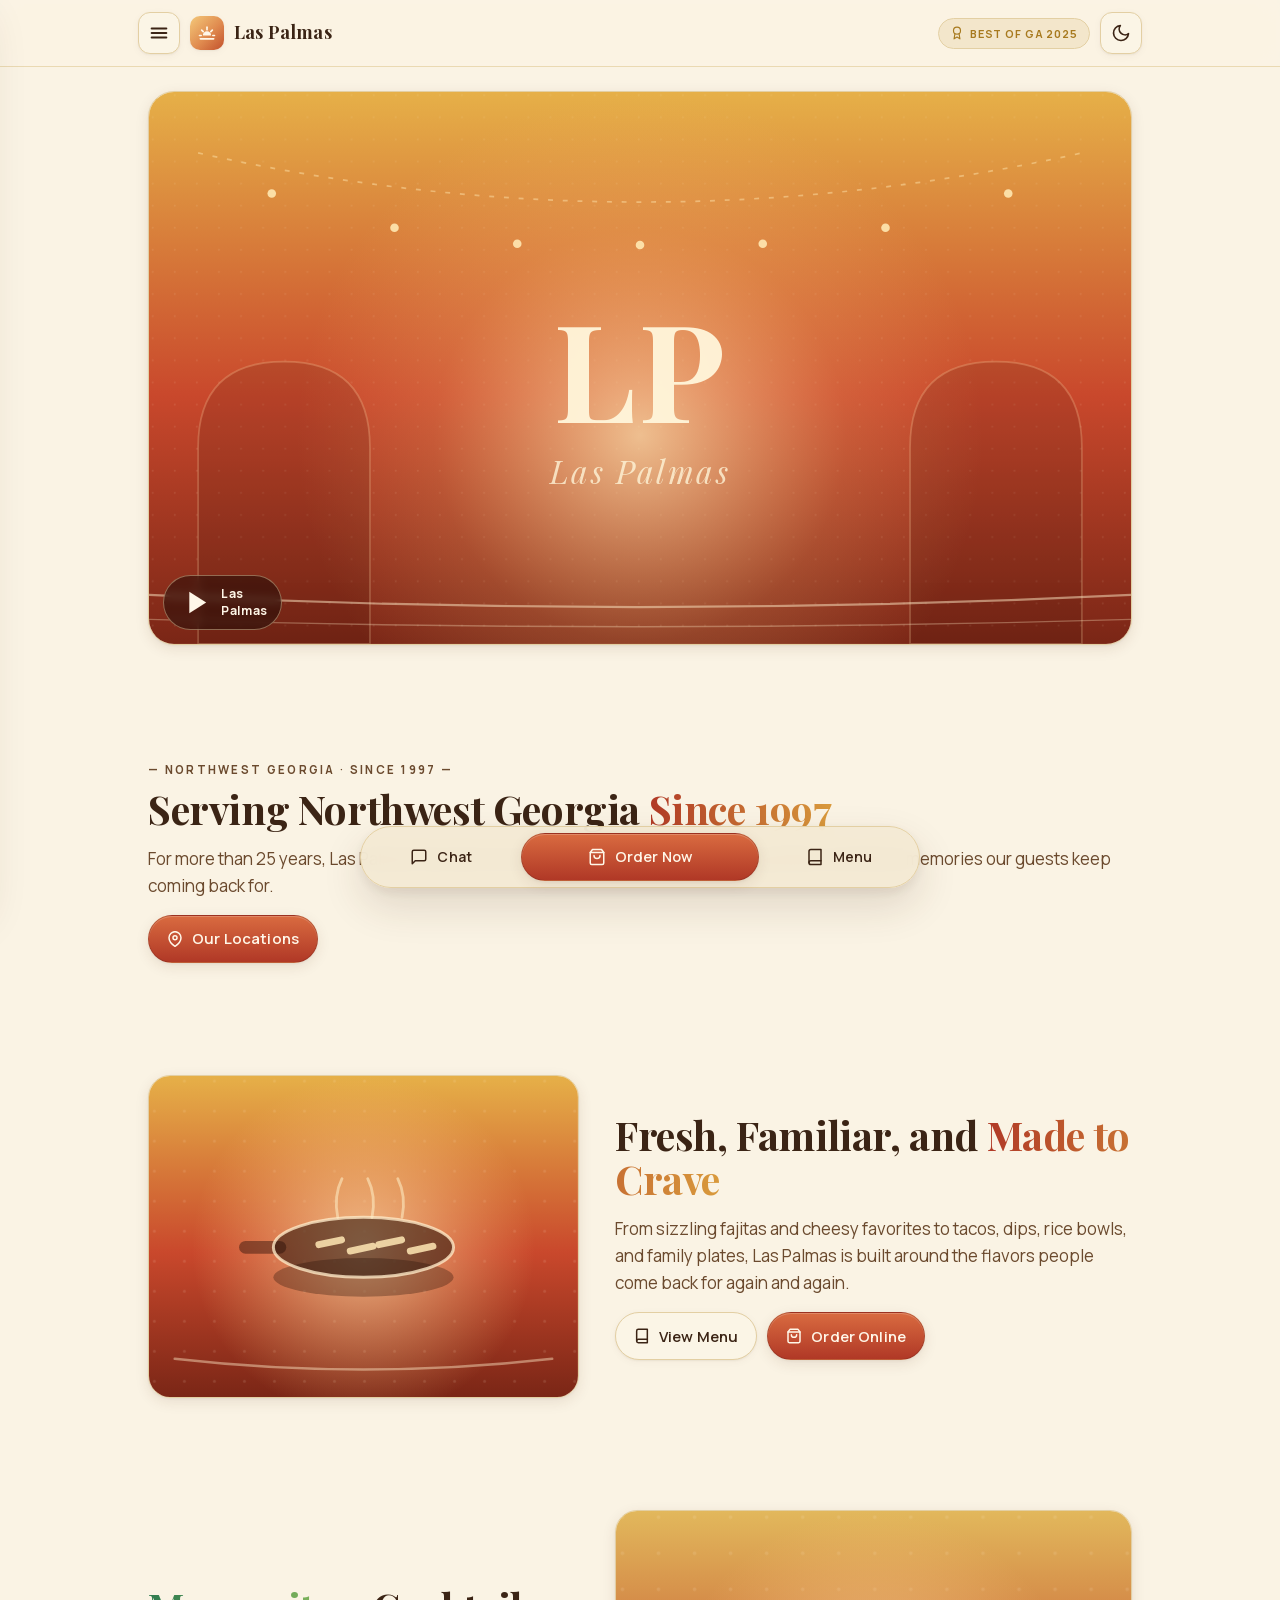
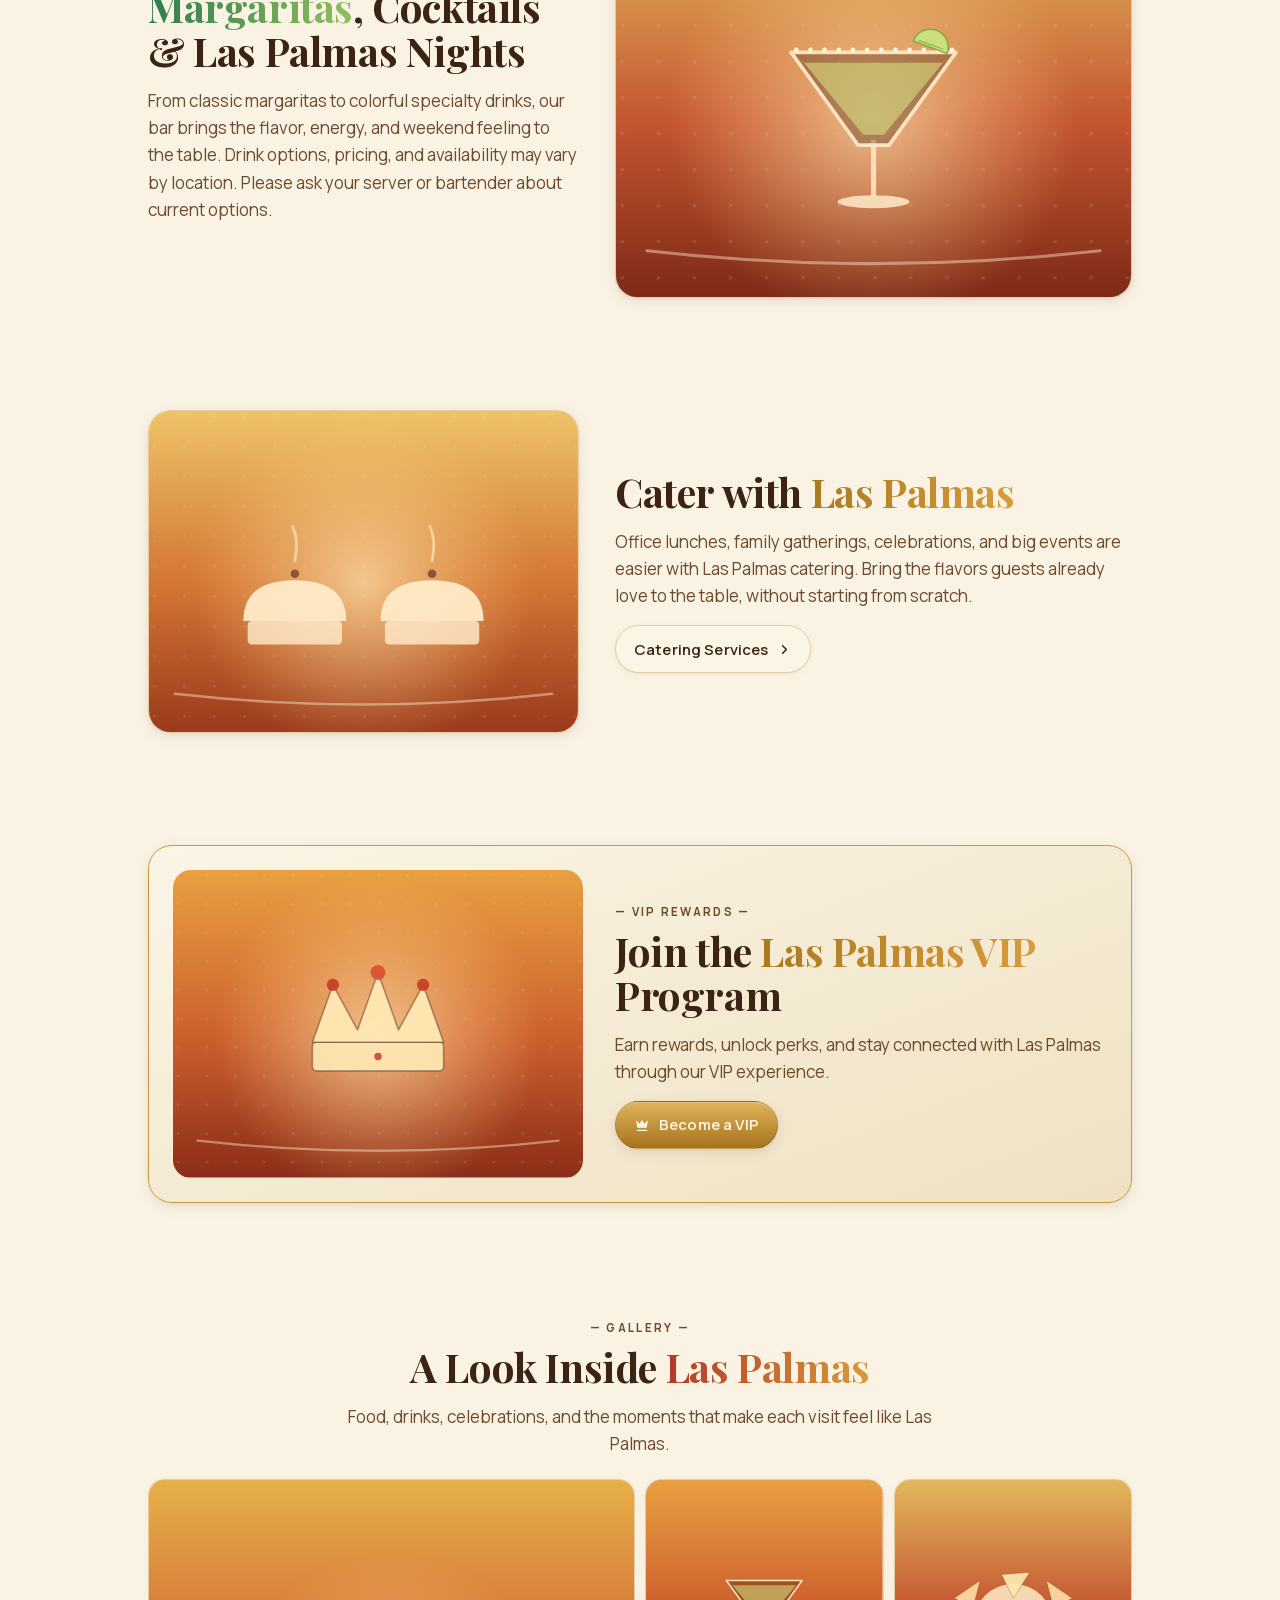
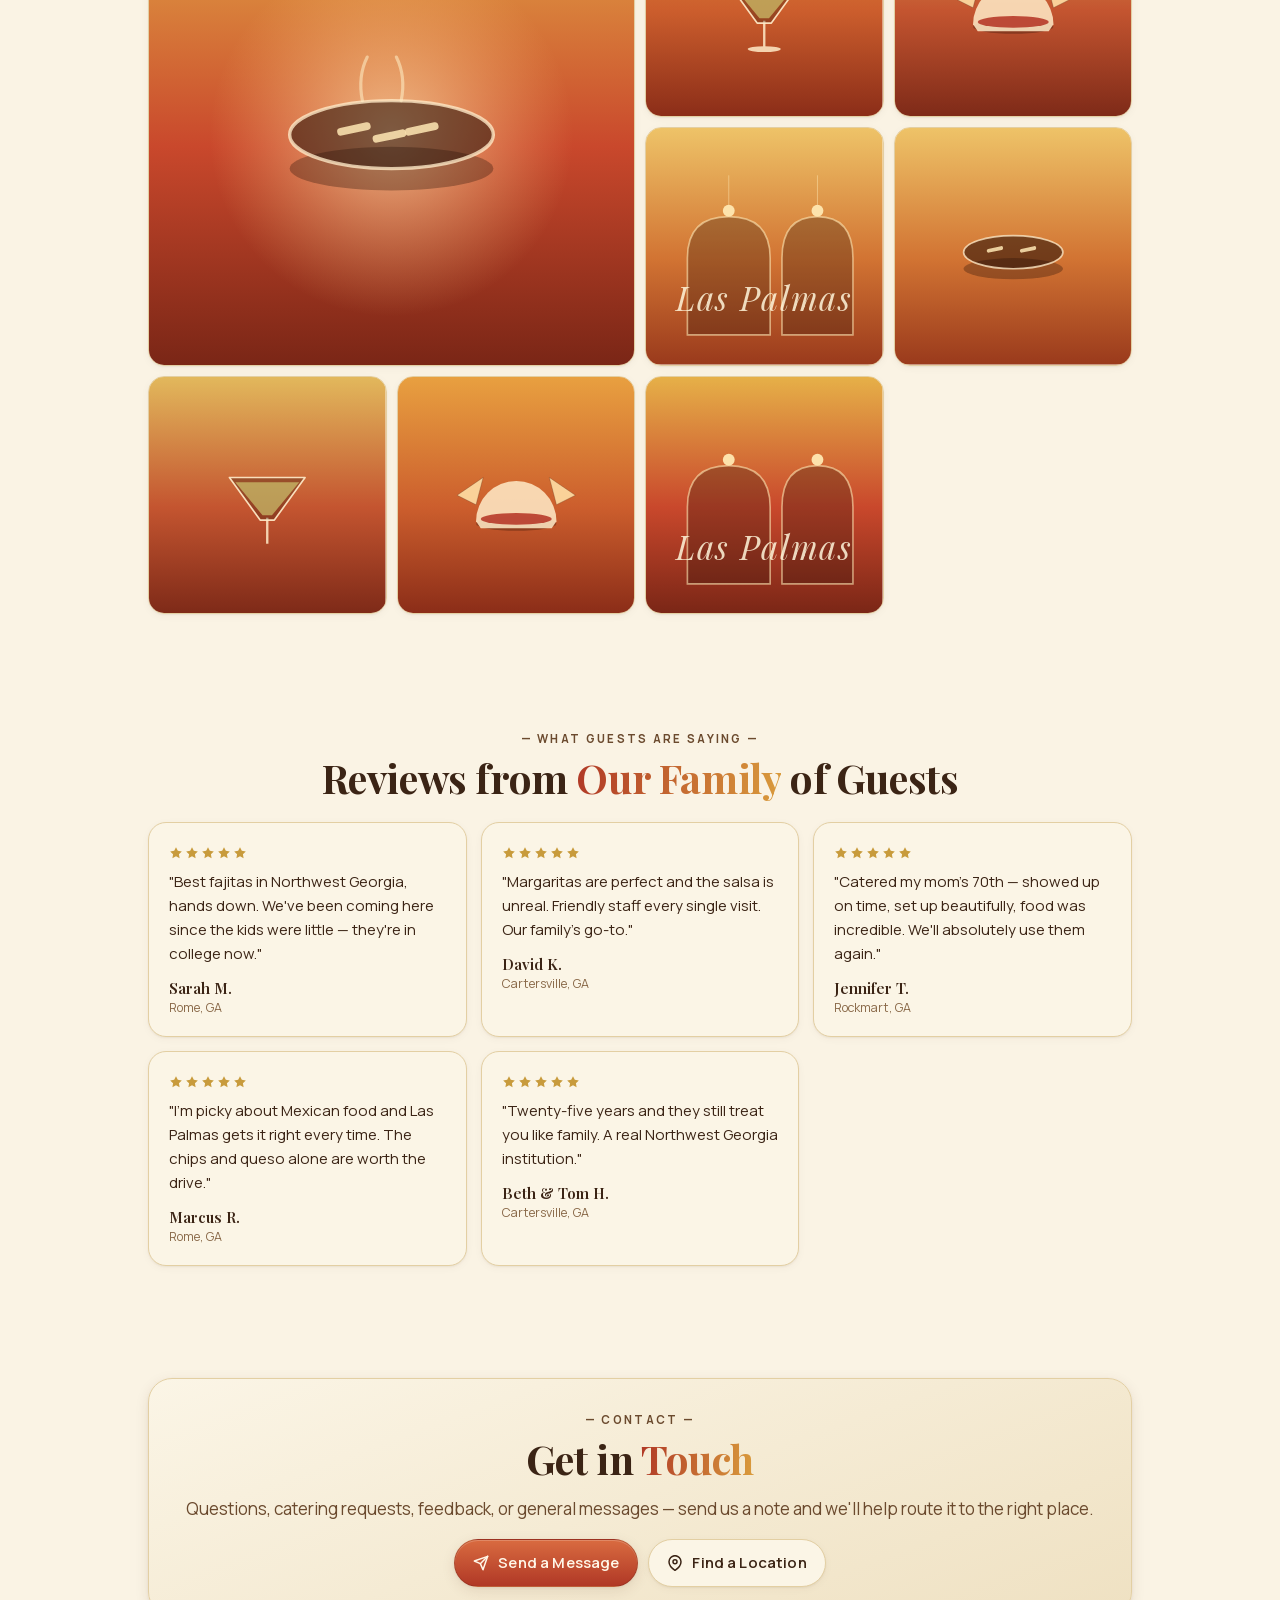
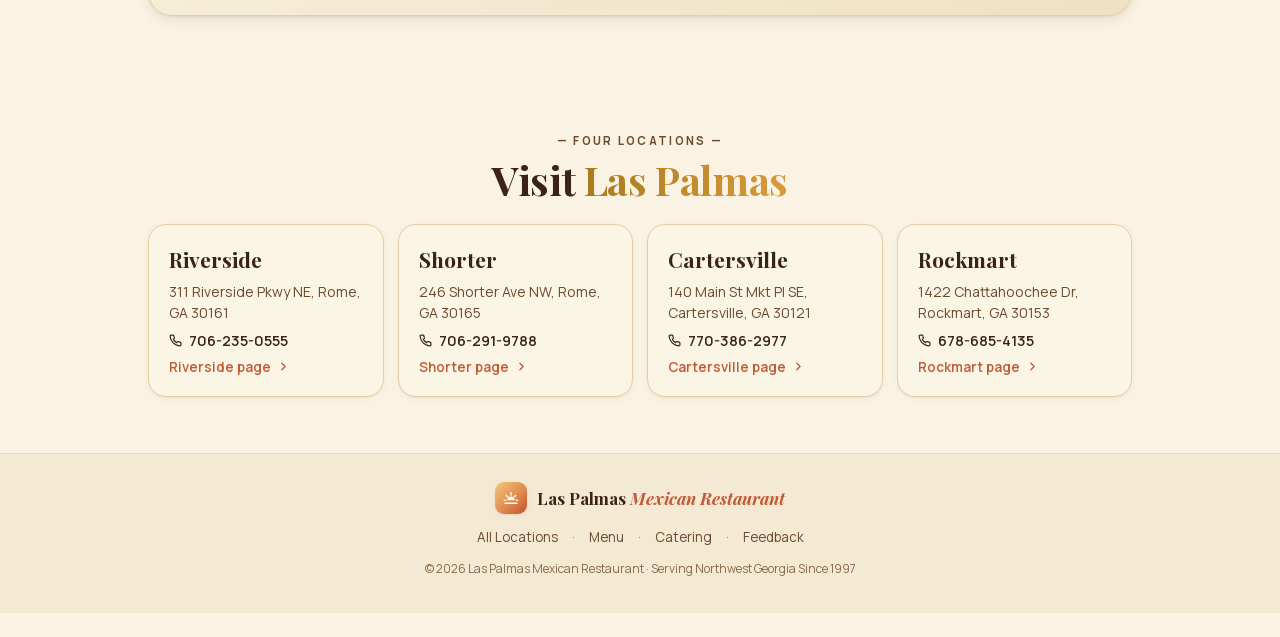
==== index.html @ 45386bde "Initial build: Las Palmas — 12 pages (4 locations + 8 corporate), full SEO layer, optimized assets C" ====
<!DOCTYPE html>
<html lang="en" class="no-js">
<head>
<meta charset="utf-8">
<meta name="viewport" content="width=device-width, initial-scale=1">
<title>Las Palmas Mexican Restaurant | Rome &amp; Cartersville, GA</title>
<meta name="description" content="Authentic Mexican food, margaritas &amp; family hospitality in Northwest Georgia since 1997. Four locations: Riverside, Shorter, Cartersville &amp; Rockmart.">
<link rel="canonical" href="https://laspalmasmexicanrest.com/">

<meta property="og:type" content="restaurant">
<meta property="og:site_name" content="Las Palmas Mexican Restaurant">
<meta property="og:title" content="Las Palmas Mexican Restaurant — Northwest Georgia Since 1997">
<meta property="og:description" content="Authentic Mexican food, margaritas &amp; family hospitality in Northwest Georgia since 1997. Four locations across Rome, Cartersville &amp; Rockmart.">
<meta property="og:url" content="https://laspalmasmexicanrest.com/">
<meta property="og:image" content="https://laspalmasmexicanrest.com/assets/images/shared/og-share.jpg">
<meta name="twitter:card" content="summary_large_image">
<meta name="twitter:title" content="Las Palmas Mexican Restaurant — Northwest Georgia Since 1997">
<meta name="twitter:description" content="Authentic Mexican food, margaritas &amp; family hospitality in Northwest Georgia since 1997.">
<meta name="twitter:image" content="https://laspalmasmexicanrest.com/assets/images/shared/og-share.jpg">
<meta name="theme-color" content="#faf3e4" media="(prefers-color-scheme: light)">
<meta name="theme-color" content="#1a0f07" media="(prefers-color-scheme: dark)">

<script>(function(){try{var t=localStorage.getItem('lp-theme')||(matchMedia('(prefers-color-scheme: dark)').matches?'dark':'light');document.documentElement.setAttribute('data-theme',t);}catch(e){}document.documentElement.classList.remove('no-js');})();</script>

<link rel="preload" href="/assets/fonts/playfair-var.woff2" as="font" type="font/woff2" crossorigin>
<link rel="preload" href="/assets/fonts/playfair-italic-var.woff2" as="font" type="font/woff2" crossorigin>
<link rel="preload" href="/assets/fonts/manrope-var.woff2" as="font" type="font/woff2" crossorigin>

<style>
@font-face{font-family:'Manrope';src:url('/assets/fonts/manrope-var.woff2') format('woff2');font-weight:200 800;font-style:normal;font-display:swap}
@font-face{font-family:'Playfair Display';src:url('/assets/fonts/playfair-var.woff2') format('woff2');font-weight:400 900;font-style:normal;font-display:swap}
@font-face{font-family:'Playfair Display';src:url('/assets/fonts/playfair-italic-var.woff2') format('woff2');font-weight:400 900;font-style:italic;font-display:swap}
:root{--bg:#faf3e4;--bg-elev:#f4ead4;--bg-card:#fbf5e6;--bg-card-2:#efe1c2;--line:#e3cfa3;--line-soft:#ead9b2;--text:#3b2415;--text-soft:#6b4a2e;--text-mute:#8a6a4a;--gold:#c89b3c;--gold-deep:#a87a1f;--amber:#d99a3c;--terracotta:#c25a36;--terracotta-deep:#a3411f;--salsa:#b03826;--green:#2f7b4f;--shadow-sm:0 1px 2px rgba(74,42,18,.06),0 2px 8px rgba(74,42,18,.04);--shadow-md:0 4px 14px rgba(74,42,18,.10),0 1px 3px rgba(74,42,18,.06);--shadow-lg:0 18px 42px rgba(74,42,18,.14),0 4px 12px rgba(74,42,18,.08);--glow:0 0 0 1px rgba(217,154,60,.30),0 14px 38px -10px rgba(176,56,38,.30);--ring:0 0 0 3px rgba(200,155,60,.35);--gradient-warm:linear-gradient(135deg,#f4c97a 0%,#e08b4f 55%,#c2502c 100%);--gradient-button:linear-gradient(180deg,#d96b40 0%,#b03826 100%);--gradient-button-hover:linear-gradient(180deg,#e07a4d 0%,#c2452c 100%);--gradient-text:linear-gradient(95deg,#b03826 0%,#d99a3c 100%);--header-bg:rgba(250,243,228,.82)}
[data-theme="dark"]{--bg:#1a0f07;--bg-elev:#22150c;--bg-card:#28190f;--bg-card-2:#311e12;--line:#4a2f1c;--line-soft:#3a2616;--text:#f1e2c4;--text-soft:#d8bf94;--text-mute:#a48d65;--gold:#d9a23c;--gold-deep:#b8862e;--amber:#e0a84a;--terracotta:#d96d44;--terracotta-deep:#c2502c;--salsa:#c44525;--green:#5fae7e;--shadow-sm:0 1px 2px rgba(0,0,0,.45),0 2px 8px rgba(0,0,0,.25);--shadow-md:0 6px 20px rgba(0,0,0,.55),0 2px 6px rgba(0,0,0,.3);--shadow-lg:0 22px 50px rgba(0,0,0,.65),0 6px 16px rgba(0,0,0,.4);--glow:0 0 0 1px rgba(217,162,60,.32),0 16px 44px -10px rgba(217,130,60,.40);--ring:0 0 0 3px rgba(217,162,60,.40);--gradient-warm:linear-gradient(135deg,#b8752c 0%,#9c4825 55%,#5e2010 100%);--gradient-button:linear-gradient(180deg,#e0784a 0%,#b03e20 100%);--gradient-button-hover:linear-gradient(180deg,#ec8757 0%,#c54725 100%);--gradient-text:linear-gradient(95deg,#e08e60 0%,#e0b860 100%);--header-bg:rgba(28,17,8,.78)}
*{box-sizing:border-box}html,body{background:var(--bg)}
body{margin:0;font-family:'Manrope',system-ui,-apple-system,BlinkMacSystemFont,'Segoe UI',sans-serif;color:var(--text);-webkit-font-smoothing:antialiased}
.lp-page{background:var(--bg);color:var(--text);min-height:100vh}
.serif{font-family:'Playfair Display',Georgia,serif}.italic{font-style:italic}
.gradient-text{background:var(--gradient-text);-webkit-background-clip:text;background-clip:text;color:transparent}
.lp-glow{box-shadow:var(--shadow-md),var(--glow)}
.container{width:100%;max-width:720px;margin:0 auto;padding:0 18px}
@media(min-width:768px){.container{max-width:880px;padding:0 28px}}
@media(min-width:1100px){.container{max-width:1040px}}
.section{padding:38px 0}@media(min-width:768px){.section{padding:56px 0}}
.btn{display:inline-flex;align-items:center;justify-content:center;gap:9px;padding:14px 18px;border-radius:999px;border:1px solid transparent;font-family:'Manrope',sans-serif;font-weight:600;font-size:15px;cursor:pointer;text-decoration:none;min-height:48px;line-height:1}
.btn-primary{background:var(--gradient-button);color:#fff7e8;border-color:rgba(0,0,0,.12);box-shadow:var(--shadow-md),inset 0 1px 0 rgba(255,255,255,.20)}
.btn-secondary{background:var(--bg-card);color:var(--text);border:1px solid var(--line);box-shadow:var(--shadow-sm)}
.card{background:var(--bg-card);border:1px solid var(--line);border-radius:22px;box-shadow:var(--shadow-md);overflow:hidden}
.eyebrow{display:inline-flex;align-items:center;gap:10px;font-size:11.5px;font-weight:700;letter-spacing:.22em;text-transform:uppercase;color:var(--text-soft)}
.eyebrow-rule{display:inline-block;width:22px;height:1px;background:var(--text-mute);opacity:.6}
.lp-header{position:sticky;top:0;z-index:50;-webkit-backdrop-filter:saturate(140%) blur(10px);backdrop-filter:saturate(140%) blur(10px);background:var(--header-bg);border-bottom:1px solid var(--line-soft)}
.lp-header-inner{display:flex;align-items:center;gap:10px;padding:12px 18px}
.lp-iconbtn{width:42px;height:42px;display:inline-flex;align-items:center;justify-content:center;background:var(--bg-card);border:1px solid var(--line);color:var(--text);border-radius:12px;cursor:pointer;box-shadow:var(--shadow-sm)}
.lp-brand{display:flex;align-items:center;gap:10px;text-decoration:none;color:var(--text);flex:1;min-width:0}
.lp-brand-mark{width:34px;height:34px;border-radius:10px;background:var(--gradient-warm);display:inline-flex;align-items:center;justify-content:center;box-shadow:var(--shadow-sm);color:#fff7e8;flex:0 0 34px}
.lp-brand-name{font-family:'Playfair Display',Georgia,serif;font-size:18px;font-weight:700;line-height:1.1;white-space:nowrap;overflow:hidden;text-overflow:ellipsis}
.lp-brand-name em{color:var(--terracotta);font-style:italic}
.header-badge{display:none;align-items:center;gap:6px;padding:7px 11px;border-radius:999px;background:rgba(200,155,60,.14);border:1px solid var(--line);color:var(--gold-deep);font-size:11px;font-weight:700;letter-spacing:.08em;text-transform:uppercase;white-space:nowrap}
@media(min-width:520px){.header-badge{display:inline-flex}}
@keyframes lp-fade-up{from{opacity:0;transform:translateY(14px)}to{opacity:1;transform:translateY(0)}}
@keyframes lp-shimmer{0%{background-position:-200% 0}100%{background-position:200% 0}}
.reveal{opacity:0;animation:lp-fade-up 700ms cubic-bezier(.2,.7,.2,1) forwards}
.reveal-1{animation-delay:60ms}.reveal-2{animation-delay:140ms}.reveal-3{animation-delay:220ms}.reveal-4{animation-delay:300ms}.reveal-5{animation-delay:380ms}
.shimmer-text{background:linear-gradient(95deg,var(--salsa) 0%,var(--amber) 50%,var(--salsa) 100%);background-size:200% 100%;-webkit-background-clip:text;background-clip:text;color:transparent;animation:lp-shimmer 5s linear infinite}
.has-dock{padding-bottom:96px}@media(min-width:900px){.has-dock{padding-bottom:24px}}
.lps-intro{position:fixed;inset:0;z-index:2000;display:grid;place-items:center;overflow:hidden;pointer-events:none;animation:lps-intro-veil var(--intro-dur,1650ms) ease forwards}
.lps-intro.is-done{display:none}
.lps-intro-bloom{position:absolute;width:120vmin;height:120vmin;border-radius:50%;filter:blur(6px);animation:lps-intro-bloom 1650ms cubic-bezier(.2,.7,.2,1) forwards}
.lps-intro-arc{position:relative;width:clamp(150px,44vmin,230px);height:auto;margin-bottom:6px;animation:lps-intro-arc 1000ms cubic-bezier(.2,.7,.2,1) both}
.lps-intro-rays{animation:lps-intro-rays 1400ms ease both;transform-origin:100px 78px}
.lps-intro-sunbody{animation:lps-intro-sun 900ms cubic-bezier(.2,.7,.2,1) both;transform-origin:100px 78px}
.lps-intro-text{position:relative;display:flex;flex-direction:column;align-items:center;gap:2px;text-align:center;padding:0 18px}
.lps-intro-welcome{font:500 13px 'Manrope',sans-serif;letter-spacing:.34em;text-transform:uppercase;color:var(--text-mute);animation:lps-intro-rise 700ms ease both;animation-delay:160ms}
.lps-intro-name{font-family:'Playfair Display',Georgia,serif;font-weight:600;font-size:clamp(40px,13vw,68px);line-height:1.02;background-size:220% auto;-webkit-background-clip:text;background-clip:text;-webkit-text-fill-color:transparent;color:transparent;animation:lps-intro-name 900ms cubic-bezier(.2,.7,.2,1) both,lps-shimmer2 4.5s ease-in-out infinite;animation-delay:300ms,600ms;filter:drop-shadow(0 2px 6px rgba(120,45,18,.18))}
@keyframes lps-shimmer2{0%,100%{background-position:0% 50%}50%{background-position:100% 50%}}
@keyframes lps-intro-veil{0%,66%{opacity:1}100%{opacity:0}}
@keyframes lps-intro-bloom{0%{opacity:0;transform:scale(.6)}40%{opacity:.95}70%{opacity:.8;transform:scale(1.06)}100%{opacity:0;transform:scale(1.16)}}
@keyframes lps-intro-arc{0%{opacity:0;transform:translateY(16px) scale(.92)}60%{opacity:1}100%{opacity:1;transform:translateY(0) scale(1)}}
@keyframes lps-intro-rays{0%{opacity:0}55%{opacity:.85}100%{opacity:.85}}
@keyframes lps-intro-sun{0%{transform:scaleY(.2);opacity:0}100%{transform:scaleY(1);opacity:1}}
@keyframes lps-intro-rise{0%{opacity:0;transform:translateY(10px)}100%{opacity:1;transform:translateY(0)}}
@keyframes lps-intro-name{0%{opacity:0;transform:translateY(14px) scale(.96)}100%{opacity:1;transform:translateY(0) scale(1)}}
@media(prefers-reduced-motion:reduce){.reveal,.shimmer-text,[class*="reveal-"]{animation:none!important;opacity:1!important;transform:none!important}.lps-intro{animation:lps-intro-veil-quick 750ms ease forwards}.lps-intro-bloom,.lps-intro-arc,.lps-intro-rays,.lps-intro-sunbody,.lps-intro-welcome,.lps-intro-name{animation:none!important;opacity:1!important;transform:none!important}}
@keyframes lps-intro-veil-quick{0%,55%{opacity:1}100%{opacity:0}}
.no-js .lps-intro{display:none}
</style>
<link rel="stylesheet" href="/assets/css/site.css" media="print" onload="this.media='all'">
<noscript><link rel="stylesheet" href="/assets/css/site.css"></noscript>

<style>
/* ── Homepage-specific (ported from Glenn's HomepageV2.8.5 customer render) ── */
.lph-hero{padding-top:24px}
.lph-hero-frame{position:relative;aspect-ratio:16/9;border-radius:26px}
.lph-hero-frame svg{width:100%;height:100%;display:block}
.lph-hero-tagline{position:absolute;left:14px;bottom:14px;display:inline-flex;align-items:center;gap:7px;padding:8px 13px;border-radius:999px;background:rgba(0,0,0,.42);color:#fff7e8;font-size:12px;font-weight:700;letter-spacing:.06em;border:1px solid rgba(255,233,184,.4);-webkit-backdrop-filter:blur(4px);backdrop-filter:blur(4px)}
.lph-h2{margin:0 0 14px;font-size:clamp(28px,5.6vw,40px);line-height:1.1;font-weight:700;letter-spacing:-.01em}
.lph-lede{margin:0 0 16px;font-size:clamp(15px,3.4vw,17px);line-height:1.6;color:var(--text-soft)}
.lph-lede:last-child{margin-bottom:0}
.lph-eyebrow{display:inline-block;font-size:11.5px;font-weight:700;letter-spacing:.2em;text-transform:uppercase;color:var(--text-soft);margin:0 0 10px}
.lph-shimmer{background:linear-gradient(95deg,var(--salsa) 0%,var(--amber) 50%,var(--salsa) 100%);background-size:200% 100%;-webkit-background-clip:text;background-clip:text;color:transparent;animation:lp-shimmer 5s linear infinite}
.lph-shimmer--gold{background:linear-gradient(95deg,var(--gold-deep) 0%,var(--amber) 50%,var(--gold-deep) 100%);background-size:200% 100%;-webkit-background-clip:text;background-clip:text;color:transparent}
.lph-shimmer--lime{background:linear-gradient(95deg,var(--green) 0%,#8fbf5e 50%,var(--green) 100%);background-size:200% 100%;-webkit-background-clip:text;background-clip:text;color:transparent}
.lph-center{text-align:center}
.lph-center .lph-h2{max-width:760px;margin-left:auto;margin-right:auto}
.lph-center .lph-lede{max-width:600px;margin-left:auto;margin-right:auto}
.lph-split{display:grid;grid-template-columns:1fr;gap:22px;align-items:center}
.lph-split-art{position:relative;aspect-ratio:4/3;border-radius:22px;overflow:hidden;border:1px solid var(--line);box-shadow:var(--shadow-md)}
.lph-split-art svg{width:100%;height:100%;display:block}
@media(min-width:820px){.lph-split{grid-template-columns:5fr 6fr;gap:36px}.lph-split--reverse .lph-split-art{order:2}}
.lph-btn-row{display:flex;flex-wrap:wrap;gap:10px;margin-top:4px}
.lph-vip-card{position:relative;display:grid;grid-template-columns:1fr;gap:22px;align-items:center;background:linear-gradient(160deg,var(--bg-card) 0%,var(--bg-card-2) 100%);border:1.5px solid var(--gold);border-radius:24px;padding:24px;box-shadow:var(--shadow-md)}
.lph-vip-art{position:relative;aspect-ratio:4/3;border-radius:18px;overflow:hidden}
.lph-vip-art svg{width:100%;height:100%;display:block}
@media(min-width:820px){.lph-vip-card{grid-template-columns:5fr 6fr;gap:32px}}
.lph-btn-gold{background:linear-gradient(180deg,#e0b45a,#a6731d);color:#fff7e8;border-color:rgba(0,0,0,.12);box-shadow:var(--shadow-md),inset 0 1px 0 rgba(255,255,255,.2)}
.lph-gallery{display:grid;grid-template-columns:repeat(2,1fr);gap:10px;margin-top:22px}
@media(min-width:720px){.lph-gallery{grid-template-columns:repeat(4,1fr)}}
.lph-gal-tile{position:relative;aspect-ratio:1/1;border-radius:16px;overflow:hidden;border:1px solid var(--line);box-shadow:var(--shadow-sm);padding:0;background:transparent}
.lph-gal-tile svg{width:100%;height:100%;display:block}
@media(min-width:720px){.lph-gal-tile--hero{grid-column:span 2;grid-row:span 2;aspect-ratio:auto}}
.lph-testimonials{display:grid;grid-template-columns:1fr;gap:14px;margin-top:22px}
@media(min-width:720px){.lph-testimonials{grid-template-columns:repeat(2,1fr)}}
@media(min-width:1024px){.lph-testimonials{grid-template-columns:repeat(3,1fr)}}
.lph-testimonial{background:var(--bg-card);border:1px solid var(--line);border-radius:18px;padding:20px;box-shadow:var(--shadow-sm)}
.lph-stars{display:inline-flex;gap:2px;color:var(--gold);margin-bottom:10px}
.lph-testimonial-quote{margin:0 0 12px;font-size:15px;line-height:1.6;color:var(--text)}
.lph-testimonial-attr{margin:0;display:flex;flex-direction:column;gap:1px}
.lph-testimonial-name{font-family:'Playfair Display',Georgia,serif;font-size:15px;font-weight:600}
.lph-testimonial-city{font-size:12.5px;color:var(--text-mute)}
.lph-contact-card{background:linear-gradient(160deg,var(--bg-card) 0%,var(--bg-card-2) 100%);border:1px solid var(--line);border-radius:24px;padding:28px 24px;text-align:center;box-shadow:var(--shadow-md)}
.lph-contact-ctas{display:flex;flex-wrap:wrap;gap:10px;justify-content:center;margin-top:6px}
.lph-loc-grid{display:grid;grid-template-columns:1fr;gap:14px;margin-top:22px}
@media(min-width:680px){.lph-loc-grid{grid-template-columns:repeat(2,1fr)}}
@media(min-width:1024px){.lph-loc-grid{grid-template-columns:repeat(4,1fr)}}
.lph-loc{background:var(--bg-card);border:1px solid var(--line);border-radius:18px;padding:20px;box-shadow:var(--shadow-sm);display:flex;flex-direction:column;gap:8px}
.lph-loc-name{margin:0;font-family:'Playfair Display',Georgia,serif;font-size:21px;font-weight:700}
.lph-loc-addr{font-size:14px;line-height:1.5;color:var(--text-soft);text-decoration:none}
.lph-loc-addr:hover{color:var(--terracotta)}
.lph-loc-phone{display:inline-flex;align-items:center;gap:7px;font-size:14.5px;font-weight:600;color:var(--text);text-decoration:none;margin-top:auto}
.lph-loc-phone:hover{color:var(--terracotta)}
.lph-loc-cta{display:inline-flex;align-items:center;gap:6px;font-size:13.5px;font-weight:600;color:var(--terracotta);text-decoration:none}
</style>

<script type="application/ld+json">
{
  "@context": "https://schema.org",
  "@type": "Organization",
  "@id": "https://laspalmasmexicanrest.com/#organization",
  "name": "Las Palmas Mexican Restaurant",
  "url": "https://laspalmasmexicanrest.com/",
  "logo": "https://laspalmasmexicanrest.com/assets/images/home/las-palmas-logo.webp",
  "foundingDate": "1997",
  "sameAs": [
    "https://www.facebook.com/share/17mXsWV6XS/",
    "https://www.instagram.com/laspalmasmexicanrestaurants"
  ]
}
</script>
<script type="application/ld+json">
{
  "@context": "https://schema.org",
  "@type": "WebSite",
  "name": "Las Palmas Mexican Restaurant",
  "url": "https://laspalmasmexicanrest.com/"
}
</script>
</head>
<body>
<div class="lp-page has-dock">

  <!-- Welcome intro (sunrise / sunset palette / intensity 70 — Glenn's homepage defaults) -->
  <div class="lps-intro" data-duration="1650" role="presentation" aria-hidden="true"
       style="--intro-dur:1650ms;background:radial-gradient(circle at 50% 42%, rgba(245,190,63,0.345), transparent 58%),radial-gradient(circle at 22% 78%, rgba(217,70,42,0.264), transparent 55%),radial-gradient(circle at 80% 24%, rgba(122,38,22,0.203), transparent 52%),var(--bg)">
    <div class="lps-intro-bloom" style="background:radial-gradient(circle, rgba(245,190,63,0.558) 0%, rgba(245,190,63,0.305) 35%, rgba(217,70,42,0.142) 60%, transparent 72%)"></div>
    <svg class="lps-intro-arc" viewBox="0 0 200 120" aria-hidden="true">
      <defs>
        <linearGradient id="lps-intro-sun" x1="0" y1="0" x2="0" y2="1">
          <stop offset="0%" stop-color="#F5BE3F"/>
          <stop offset="100%" stop-color="#D9462A"/>
        </linearGradient>
      </defs>
      <g class="lps-intro-rays" stroke="#F5BE3F" stroke-width="2" stroke-linecap="round" opacity="0.8">
        <line x1="100" y1="34" x2="100" y2="50"/>
        <line x1="64" y1="44" x2="74" y2="56"/>
        <line x1="136" y1="44" x2="126" y2="56"/>
        <line x1="46" y1="70" x2="60" y2="72"/>
        <line x1="154" y1="70" x2="140" y2="72"/>
      </g>
      <path class="lps-intro-sunbody" d="M 70 78 a 30 30 0 0 1 60 0 z" fill="url(#lps-intro-sun)"/>
      <path d="M 30 88 Q 100 100 170 88" stroke="#7A2616" stroke-width="3" fill="none" stroke-linecap="round"/>
      <path d="M 44 96 Q 100 104 156 96" stroke="#D9462A" stroke-width="2.2" fill="none" stroke-linecap="round"/>
    </svg>
    <div class="lps-intro-text">
      <span class="lps-intro-welcome">Welcome to</span>
      <span class="lps-intro-name" style="background-image:linear-gradient(90deg,#D9462A,#F5BE3F,#7A2616,#F5BE3F,#D9462A)">Las Palmas</span>
    </div>
  </div>

  <header class="lp-header">
    <div class="container lp-header-inner">
      <button class="lp-iconbtn" aria-label="Open menu" data-nav-open>
        <svg width="22" height="22" viewBox="0 0 24 24" fill="none" stroke="currentColor" stroke-width="2.2" stroke-linecap="round" stroke-linejoin="round" aria-hidden="true"><line x1="4" y1="7" x2="20" y2="7"/><line x1="4" y1="12" x2="20" y2="12"/><line x1="4" y1="17" x2="20" y2="17"/></svg>
      </button>

      <a class="lp-brand" href="/" aria-label="Las Palmas Home">
        <span class="lp-brand-mark" aria-hidden="true">
          <svg width="20" height="20" viewBox="0 0 24 24" fill="none" stroke="currentColor" stroke-width="2" stroke-linecap="round" aria-hidden="true"><path d="M7 15a5 5 0 0 1 10 0" fill="currentColor" stroke="none"/><line x1="12" y1="5" x2="12" y2="8"/><line x1="5.6" y1="8.6" x2="7.4" y2="10.4"/><line x1="18.4" y1="8.6" x2="16.6" y2="10.4"/><line x1="3" y1="15" x2="5" y2="15"/><line x1="19" y1="15" x2="21" y2="15"/><path d="M4 19h16"/></svg>
        </span>
        <span class="lp-brand-name">Las Palmas</span>
      </a>

      <span class="header-badge">
        <svg width="14" height="14" viewBox="0 0 24 24" fill="none" stroke="currentColor" stroke-width="2" stroke-linecap="round" stroke-linejoin="round" aria-hidden="true"><circle cx="12" cy="8" r="6"/><path d="M15.477 12.89 17 22l-5-3-5 3 1.523-9.11"/></svg>
        Best of GA 2025
      </span>

      <button class="lp-iconbtn" aria-label="Switch to dark mode" data-theme-toggle>
        <svg class="icon-sun" width="20" height="20" viewBox="0 0 24 24" fill="none" stroke="currentColor" stroke-width="2" stroke-linecap="round" stroke-linejoin="round" aria-hidden="true" style="display:none"><circle cx="12" cy="12" r="4"/><path d="M12 2v2M12 20v2M4.93 4.93l1.41 1.41M17.66 17.66l1.41 1.41M2 12h2M20 12h2M4.93 19.07l1.41-1.41M17.66 6.34l1.41-1.41"/></svg>
        <svg class="icon-moon" width="20" height="20" viewBox="0 0 24 24" fill="none" stroke="currentColor" stroke-width="2" stroke-linecap="round" stroke-linejoin="round" aria-hidden="true"><path d="M21 12.79A9 9 0 1 1 11.21 3 7 7 0 0 0 21 12.79z"/></svg>
      </button>
    </div>
  </header>

  <button class="lp-scrim" tabindex="-1" aria-hidden="true"></button>
  <aside class="lp-drawer" role="dialog" aria-modal="true" aria-label="Site menu" aria-hidden="true">
    <div class="lp-drawer-head">
      <span class="lp-drawer-title">Las Palmas <em>Menu</em></span>
      <button class="lp-drawer-close" aria-label="Close menu" data-nav-close>
        <svg width="22" height="22" viewBox="0 0 24 24" fill="none" stroke="currentColor" stroke-width="2.2" stroke-linecap="round" stroke-linejoin="round" aria-hidden="true"><line x1="6" y1="6" x2="18" y2="18"/><line x1="18" y1="6" x2="6" y2="18"/></svg>
      </button>
    </div>
    <nav class="lp-drawer-nav">
      <a href="/"><span>Home</span><svg width="16" height="16" viewBox="0 0 24 24" fill="none" stroke="currentColor" stroke-width="2" stroke-linecap="round" stroke-linejoin="round" aria-hidden="true"><line x1="5" y1="12" x2="19" y2="12"/><polyline points="12 5 19 12 12 19"/></svg></a>
      <a href="/specials/"><span>Daily Specials</span><svg width="16" height="16" viewBox="0 0 24 24" fill="none" stroke="currentColor" stroke-width="2" stroke-linecap="round" stroke-linejoin="round" aria-hidden="true"><line x1="5" y1="12" x2="19" y2="12"/><polyline points="12 5 19 12 12 19"/></svg></a>
      <a href="/menu/"><span>Menu</span><svg width="16" height="16" viewBox="0 0 24 24" fill="none" stroke="currentColor" stroke-width="2" stroke-linecap="round" stroke-linejoin="round" aria-hidden="true"><line x1="5" y1="12" x2="19" y2="12"/><polyline points="12 5 19 12 12 19"/></svg></a>
      <a href="/feedback/"><span>Feedback</span><svg width="16" height="16" viewBox="0 0 24 24" fill="none" stroke="currentColor" stroke-width="2" stroke-linecap="round" stroke-linejoin="round" aria-hidden="true"><line x1="5" y1="12" x2="19" y2="12"/><polyline points="12 5 19 12 12 19"/></svg></a>
      <a href="/locations/"><span>Locations</span><svg width="16" height="16" viewBox="0 0 24 24" fill="none" stroke="currentColor" stroke-width="2" stroke-linecap="round" stroke-linejoin="round" aria-hidden="true"><line x1="5" y1="12" x2="19" y2="12"/><polyline points="12 5 19 12 12 19"/></svg></a>
      <a href="/catering/"><span>Catering</span><svg width="16" height="16" viewBox="0 0 24 24" fill="none" stroke="currentColor" stroke-width="2" stroke-linecap="round" stroke-linejoin="round" aria-hidden="true"><line x1="5" y1="12" x2="19" y2="12"/><polyline points="12 5 19 12 12 19"/></svg></a>
      <a href="/order/"><span>Online Ordering</span><svg width="16" height="16" viewBox="0 0 24 24" fill="none" stroke="currentColor" stroke-width="2" stroke-linecap="round" stroke-linejoin="round" aria-hidden="true"><line x1="5" y1="12" x2="19" y2="12"/><polyline points="12 5 19 12 12 19"/></svg></a>
      <a href="/tacopete/"><span>VIP Rewards</span><svg width="16" height="16" viewBox="0 0 24 24" fill="none" stroke="currentColor" stroke-width="2" stroke-linecap="round" stroke-linejoin="round" aria-hidden="true"><line x1="5" y1="12" x2="19" y2="12"/><polyline points="12 5 19 12 12 19"/></svg></a>
      <a href="/join-our-team/"><span>Join Our Team</span><svg width="16" height="16" viewBox="0 0 24 24" fill="none" stroke="currentColor" stroke-width="2" stroke-linecap="round" stroke-linejoin="round" aria-hidden="true"><line x1="5" y1="12" x2="19" y2="12"/><polyline points="12 5 19 12 12 19"/></svg></a>
      <a href="#contact"><span>Contact Us</span><svg width="16" height="16" viewBox="0 0 24 24" fill="none" stroke="currentColor" stroke-width="2" stroke-linecap="round" stroke-linejoin="round" aria-hidden="true"><line x1="5" y1="12" x2="19" y2="12"/><polyline points="12 5 19 12 12 19"/></svg></a>
      <a href="#gallery"><span>Gallery</span><svg width="16" height="16" viewBox="0 0 24 24" fill="none" stroke="currentColor" stroke-width="2" stroke-linecap="round" stroke-linejoin="round" aria-hidden="true"><line x1="5" y1="12" x2="19" y2="12"/><polyline points="12 5 19 12 12 19"/></svg></a>
      <a href="/events/"><span>Events</span><svg width="16" height="16" viewBox="0 0 24 24" fill="none" stroke="currentColor" stroke-width="2" stroke-linecap="round" stroke-linejoin="round" aria-hidden="true"><line x1="5" y1="12" x2="19" y2="12"/><polyline points="12 5 19 12 12 19"/></svg></a>
    </nav>
    <div class="lp-drawer-foot">© <span data-year>2026</span> Las Palmas Mexican Restaurant</div>
  </aside>

  <main>
    <!-- ── Video hero (branded SVG placeholder until real clip is delivered) ── -->
    <section class="section lph-hero" aria-label="Las Palmas">
      <div class="container">
        <div class="lph-hero-frame card lp-glow reveal reveal-1">
          <svg viewBox="0 0 800 450" preserveAspectRatio="xMidYMid slice" role="img" aria-label="Las Palmas — warm Northwest Georgia Mexican dining">
            <defs>
              <linearGradient id="lph-vid-bg" x1="0" y1="0" x2="0" y2="1">
                <stop offset="0%" stop-color="#E6B048"/>
                <stop offset="55%" stop-color="#C9482C"/>
                <stop offset="100%" stop-color="#7A2616"/>
              </linearGradient>
              <radialGradient id="lph-vid-glow" cx="400" cy="280" r="280" gradientUnits="userSpaceOnUse">
                <stop offset="0%" stop-color="rgba(255,232,178,0.75)"/>
                <stop offset="60%" stop-color="rgba(255,200,125,0.18)"/>
                <stop offset="100%" stop-color="rgba(255,200,125,0)"/>
              </radialGradient>
              <pattern id="lph-vid-dots" x="0" y="0" width="18" height="18" patternUnits="userSpaceOnUse">
                <circle cx="3" cy="3" r="0.8" fill="rgba(255,240,210,0.10)"/>
              </pattern>
            </defs>
            <rect width="800" height="450" fill="url(#lph-vid-bg)"/>
            <rect width="800" height="450" fill="url(#lph-vid-dots)"/>
            <circle cx="400" cy="280" r="280" fill="url(#lph-vid-glow)"/>
            <path d="M 40 50 Q 400 130 760 50" stroke="rgba(255,232,180,0.45)" stroke-width="1.4" fill="none" stroke-dasharray="4 8"/>
            <circle cx="100" cy="83" r="3.5" fill="rgba(255,232,178,0.9)"/>
            <circle cx="200" cy="111" r="3.5" fill="rgba(255,232,178,0.9)"/>
            <circle cx="300" cy="124" r="3.5" fill="rgba(255,232,178,0.9)"/>
            <circle cx="400" cy="125" r="3.5" fill="rgba(255,232,178,0.9)"/>
            <circle cx="500" cy="124" r="3.5" fill="rgba(255,232,178,0.9)"/>
            <circle cx="600" cy="111" r="3.5" fill="rgba(255,232,178,0.9)"/>
            <circle cx="700" cy="83" r="3.5" fill="rgba(255,232,178,0.9)"/>
            <g opacity="0.45">
              <path d="M 40 450 L 40 290 Q 40 220 110 220 Q 180 220 180 290 L 180 450 Z" fill="rgba(35,16,8,0.25)" stroke="rgba(255,232,180,0.5)" stroke-width="1.4"/>
              <path d="M 620 450 L 620 290 Q 620 220 690 220 Q 760 220 760 290 L 760 450 Z" fill="rgba(35,16,8,0.25)" stroke="rgba(255,232,180,0.5)" stroke-width="1.4"/>
            </g>
            <text x="400" y="270" text-anchor="middle" fill="rgba(255,246,218,0.95)" font-family="Playfair Display, Georgia, serif" font-size="110" font-weight="700" letter-spacing="2">LP</text>
            <text x="400" y="320" text-anchor="middle" fill="rgba(255,246,218,0.78)" font-family="Playfair Display, Georgia, serif" font-style="italic" font-size="26" letter-spacing="2">Las Palmas</text>
            <path d="M 0 410 Q 400 430 800 410" stroke="rgba(255,235,200,0.50)" stroke-width="1.8" fill="none" stroke-linecap="round"/>
            <path d="M 0 430 Q 400 442 800 430" stroke="rgba(255,235,200,0.32)" stroke-width="1.2" fill="none" stroke-linecap="round"/>
          </svg>
          <span class="lph-hero-tagline" aria-hidden="true">
            <svg width="11" height="11" viewBox="0 0 24 24" fill="currentColor" aria-hidden="true"><path d="M8 5v14l11-7z"/></svg>
            Las Palmas
          </span>
        </div>
      </div>
    </section>

    <!-- ── Welcome / Since 1997 ── -->
    <section class="section">
      <div class="container reveal reveal-2">
        <p class="lph-eyebrow">— Northwest Georgia · Since 1997 —</p>
        <h1 class="serif lph-h2">Serving Northwest Georgia <span class="shimmer-text">Since 1997</span></h1>
        <p class="lph-lede">For more than 25 years, Las Palmas has been serving the Mexican food, warm hospitality, and family memories our guests keep coming back for.</p>
        <a href="/locations/" class="btn btn-primary">
          <svg width="16" height="16" viewBox="0 0 24 24" fill="none" stroke="currentColor" stroke-width="2.25" stroke-linecap="round" stroke-linejoin="round" aria-hidden="true"><path d="M21 10c0 7-9 13-9 13s-9-6-9-13a9 9 0 0 1 18 0z"/><circle cx="12" cy="10" r="3"/></svg>
          <span>Our Locations</span>
        </a>
      </div>
    </section>

    <!-- ── Food / Menu ── -->
    <section class="section">
      <div class="container">
        <div class="lph-split">
          <div class="lph-split-art">
            <svg viewBox="0 0 200 150" preserveAspectRatio="xMidYMid slice" role="img" aria-label="Sizzling Las Palmas fajita skillet">
              <defs>
                <linearGradient id="lph-food-bg" x1="0" y1="0" x2="0" y2="1">
                  <stop offset="0%" stop-color="#E6B048"/><stop offset="55%" stop-color="#C9482C"/><stop offset="100%" stop-color="#7A2616"/>
                </linearGradient>
                <radialGradient id="lph-food-glow" cx="100" cy="80" r="80" gradientUnits="userSpaceOnUse">
                  <stop offset="0%" stop-color="rgba(255,232,178,0.7)"/><stop offset="100%" stop-color="rgba(255,200,125,0)"/>
                </radialGradient>
                <pattern id="lph-food-dots" x="0" y="0" width="14" height="14" patternUnits="userSpaceOnUse">
                  <circle cx="2.5" cy="2.5" r="0.7" fill="rgba(255,240,210,0.12)"/>
                </pattern>
              </defs>
              <rect width="200" height="150" fill="url(#lph-food-bg)"/>
              <rect width="200" height="150" fill="url(#lph-food-dots)"/>
              <circle cx="100" cy="80" r="80" fill="url(#lph-food-glow)"/>
              <g transform="translate(100,80)">
                <rect x="-58" y="-3" width="22" height="6" rx="3" fill="rgba(60,25,15,0.5)"/>
                <ellipse cx="0" cy="14" rx="42" ry="9" fill="rgba(40,18,8,0.32)"/>
                <ellipse cx="0" cy="0" rx="42" ry="14" fill="rgba(35,14,6,0.55)" stroke="rgba(255,235,200,0.78)" stroke-width="1.4"/>
                <rect x="-22" y="-4" width="14" height="3.2" rx="1.5" fill="rgba(255,232,180,0.85)" transform="rotate(-12 -15 0)"/>
                <rect x="-8" y="-1" width="14" height="3.2" rx="1.5" fill="rgba(255,232,180,0.85)" transform="rotate(-12 -1 0)"/>
                <rect x="6" y="-4" width="14" height="3.2" rx="1.5" fill="rgba(255,232,180,0.85)" transform="rotate(-12 13 0)"/>
                <rect x="20" y="-1" width="14" height="3.2" rx="1.5" fill="rgba(255,232,180,0.85)" transform="rotate(-12 27 0)"/>
                <path d="M -12 -14 Q -14 -24 -10 -32" stroke="rgba(255,240,200,0.55)" stroke-width="1.3" fill="none" stroke-linecap="round"/>
                <path d="M 4 -14 Q 6 -24 2 -32" stroke="rgba(255,240,200,0.55)" stroke-width="1.3" fill="none" stroke-linecap="round"/>
                <path d="M 18 -14 Q 20 -24 16 -32" stroke="rgba(255,240,200,0.55)" stroke-width="1.3" fill="none" stroke-linecap="round"/>
              </g>
              <path d="M 12 132 Q 100 142 188 132" stroke="rgba(255,235,200,0.45)" stroke-width="1.2" fill="none" stroke-linecap="round"/>
            </svg>
          </div>
          <div>
            <h2 class="serif lph-h2">Fresh, Familiar, and <span class="shimmer-text">Made to Crave</span></h2>
            <p class="lph-lede">From sizzling fajitas and cheesy favorites to tacos, dips, rice bowls, and family plates, Las Palmas is built around the flavors people come back for again and again.</p>
            <div class="lph-btn-row">
              <a href="/menu/" class="btn btn-secondary">
                <svg width="16" height="16" viewBox="0 0 24 24" fill="none" stroke="currentColor" stroke-width="2.25" stroke-linecap="round" stroke-linejoin="round" aria-hidden="true"><path d="M4 19.5A2.5 2.5 0 0 1 6.5 17H20"/><path d="M6.5 2H20v20H6.5A2.5 2.5 0 0 1 4 19.5v-15A2.5 2.5 0 0 1 6.5 2z"/></svg>
                <span>View Menu</span>
              </a>
              <a href="/order/" class="btn btn-primary">
                <svg width="16" height="16" viewBox="0 0 24 24" fill="none" stroke="currentColor" stroke-width="2.25" stroke-linecap="round" stroke-linejoin="round" aria-hidden="true"><path d="M6 2 3 6v14a2 2 0 0 0 2 2h14a2 2 0 0 0 2-2V6L18 2H6z"/><line x1="3" y1="6" x2="21" y2="6"/><path d="M16 10a4 4 0 0 1-8 0"/></svg>
                <span>Order Online</span>
              </a>
            </div>
          </div>
        </div>
      </div>
    </section>

    <!-- ── Drinks ── -->
    <section class="section">
      <div class="container">
        <div class="lph-split lph-split--reverse">
          <div class="lph-split-art">
            <svg viewBox="0 0 200 150" preserveAspectRatio="xMidYMid slice" role="img" aria-label="Las Palmas margarita with lime and salt rim">
              <defs>
                <linearGradient id="lph-drink-bg" x1="0" y1="0" x2="0" y2="1">
                  <stop offset="0%" stop-color="#E2B85C"/><stop offset="55%" stop-color="#C45530"/><stop offset="100%" stop-color="#7E2A18"/>
                </linearGradient>
                <radialGradient id="lph-drink-glow" cx="100" cy="80" r="80" gradientUnits="userSpaceOnUse">
                  <stop offset="0%" stop-color="rgba(255,232,178,0.7)"/><stop offset="100%" stop-color="rgba(255,200,125,0)"/>
                </radialGradient>
                <pattern id="lph-drink-dots" x="0" y="0" width="14" height="14" patternUnits="userSpaceOnUse">
                  <circle cx="2.5" cy="2.5" r="0.7" fill="rgba(255,240,210,0.12)"/>
                </pattern>
              </defs>
              <rect width="200" height="150" fill="url(#lph-drink-bg)"/>
              <rect width="200" height="150" fill="url(#lph-drink-dots)"/>
              <circle cx="100" cy="80" r="80" fill="url(#lph-drink-glow)"/>
              <g transform="translate(100,75)">
                <rect x="-1" y="14" width="2" height="22" fill="rgba(255,235,200,0.85)"/>
                <ellipse cx="0" cy="38" rx="14" ry="2.5" fill="rgba(255,235,200,0.85)"/>
                <path d="M -32 -20 L 32 -20 L 6 16 L -6 16 Z" fill="rgba(40,18,8,0.30)" stroke="rgba(255,235,200,0.92)" stroke-width="1.4" stroke-linejoin="round"/>
                <path d="M -27 -16 L 27 -16 L 4 12 L -4 12 Z" fill="rgba(220,230,130,0.55)"/>
                <circle cx="-30" cy="-21" r="0.9" fill="rgba(255,250,230,0.95)"/>
                <circle cx="-24.5" cy="-21" r="0.9" fill="rgba(255,250,230,0.95)"/>
                <circle cx="-19" cy="-21" r="0.9" fill="rgba(255,250,230,0.95)"/>
                <circle cx="-13.5" cy="-21" r="0.9" fill="rgba(255,250,230,0.95)"/>
                <circle cx="-8" cy="-21" r="0.9" fill="rgba(255,250,230,0.95)"/>
                <circle cx="-2.5" cy="-21" r="0.9" fill="rgba(255,250,230,0.95)"/>
                <circle cx="3" cy="-21" r="0.9" fill="rgba(255,250,230,0.95)"/>
                <circle cx="8.5" cy="-21" r="0.9" fill="rgba(255,250,230,0.95)"/>
                <circle cx="14" cy="-21" r="0.9" fill="rgba(255,250,230,0.95)"/>
                <circle cx="19.5" cy="-21" r="0.9" fill="rgba(255,250,230,0.95)"/>
                <circle cx="25" cy="-21" r="0.9" fill="rgba(255,250,230,0.95)"/>
                <circle cx="30.5" cy="-21" r="0.9" fill="rgba(255,250,230,0.95)"/>
                <g transform="translate(22,-22) rotate(20)">
                  <path d="M -7 0 A 7 7 0 0 1 7 0 Z" fill="rgba(200,230,130,0.92)" stroke="rgba(120,160,60,0.8)" stroke-width="0.6"/>
                  <line x1="-5" y1="-1" x2="5" y2="-1" stroke="rgba(120,160,60,0.7)" stroke-width="0.5"/>
                </g>
              </g>
              <path d="M 12 132 Q 100 142 188 132" stroke="rgba(255,235,200,0.45)" stroke-width="1.2" fill="none" stroke-linecap="round"/>
            </svg>
          </div>
          <div>
            <h2 class="serif lph-h2"><span class="lph-shimmer--lime">Margaritas</span>, Cocktails &amp; Las Palmas Nights</h2>
            <p class="lph-lede">From classic margaritas to colorful specialty drinks, our bar brings the flavor, energy, and weekend feeling to the table. Drink options, pricing, and availability may vary by location. Please ask your server or bartender about current options.</p>
          </div>
        </div>
      </div>
    </section>

    <!-- ── Catering ── -->
    <section class="section">
      <div class="container">
        <div class="lph-split">
          <div class="lph-split-art">
            <svg viewBox="0 0 200 150" preserveAspectRatio="xMidYMid slice" role="img" aria-label="Las Palmas catering chafing dishes">
              <defs>
                <linearGradient id="lph-cat-bg" x1="0" y1="0" x2="0" y2="1">
                  <stop offset="0%" stop-color="#EEC368"/><stop offset="55%" stop-color="#D27433"/><stop offset="100%" stop-color="#9A3A1C"/>
                </linearGradient>
                <radialGradient id="lph-cat-glow" cx="100" cy="80" r="80" gradientUnits="userSpaceOnUse">
                  <stop offset="0%" stop-color="rgba(255,232,178,0.7)"/><stop offset="100%" stop-color="rgba(255,200,125,0)"/>
                </radialGradient>
                <pattern id="lph-cat-dots" x="0" y="0" width="14" height="14" patternUnits="userSpaceOnUse">
                  <circle cx="2.5" cy="2.5" r="0.7" fill="rgba(255,240,210,0.12)"/>
                </pattern>
              </defs>
              <rect width="200" height="150" fill="url(#lph-cat-bg)"/>
              <rect width="200" height="150" fill="url(#lph-cat-dots)"/>
              <circle cx="100" cy="80" r="80" fill="url(#lph-cat-glow)"/>
              <g transform="translate(100,80)">
                <g transform="translate(-32,0)">
                  <rect x="-22" y="18" width="44" height="11" rx="2" fill="rgba(255,235,200,0.82)"/>
                  <path d="M -24 18 Q -24 -1 0 -1 Q 24 -1 24 18 Z" fill="rgba(255,235,200,0.94)"/>
                  <circle cx="0" cy="-4" r="2" fill="rgba(60,25,15,0.55)"/>
                  <path d="M 0 -10 Q 2 -20 -1 -26" stroke="rgba(255,240,200,0.6)" stroke-width="1.3" fill="none" stroke-linecap="round"/>
                </g>
                <g transform="translate(32,0)">
                  <rect x="-22" y="18" width="44" height="11" rx="2" fill="rgba(255,235,200,0.82)"/>
                  <path d="M -24 18 Q -24 -1 0 -1 Q 24 -1 24 18 Z" fill="rgba(255,235,200,0.94)"/>
                  <circle cx="0" cy="-4" r="2" fill="rgba(60,25,15,0.55)"/>
                  <path d="M 0 -10 Q 2 -20 -1 -26" stroke="rgba(255,240,200,0.6)" stroke-width="1.3" fill="none" stroke-linecap="round"/>
                </g>
              </g>
              <path d="M 12 132 Q 100 142 188 132" stroke="rgba(255,235,200,0.45)" stroke-width="1.2" fill="none" stroke-linecap="round"/>
            </svg>
          </div>
          <div>
            <h2 class="serif lph-h2">Cater with <span class="lph-shimmer--gold">Las Palmas</span></h2>
            <p class="lph-lede">Office lunches, family gatherings, celebrations, and big events are easier with Las Palmas catering. Bring the flavors guests already love to the table, without starting from scratch.</p>
            <a href="/catering/" class="btn btn-secondary">
              <span>Catering Services</span>
              <svg width="15" height="15" viewBox="0 0 24 24" fill="none" stroke="currentColor" stroke-width="2.5" stroke-linecap="round" stroke-linejoin="round" aria-hidden="true"><polyline points="9 18 15 12 9 6"/></svg>
            </a>
          </div>
        </div>
      </div>
    </section>

    <!-- ── VIP Rewards ── -->
    <section class="section">
      <div class="container">
        <div class="lph-vip-card">
          <div class="lph-vip-art">
            <svg viewBox="0 0 200 150" preserveAspectRatio="xMidYMid slice" role="img" aria-label="Las Palmas VIP rewards crown">
              <defs>
                <linearGradient id="lph-vip-bg" x1="0" y1="0" x2="0" y2="1">
                  <stop offset="0%" stop-color="#E8A040"/><stop offset="55%" stop-color="#CC5E2D"/><stop offset="100%" stop-color="#8B2D18"/>
                </linearGradient>
                <radialGradient id="lph-vip-glow" cx="100" cy="80" r="80" gradientUnits="userSpaceOnUse">
                  <stop offset="0%" stop-color="rgba(255,232,178,0.7)"/><stop offset="100%" stop-color="rgba(255,200,125,0)"/>
                </radialGradient>
                <pattern id="lph-vip-dots" x="0" y="0" width="14" height="14" patternUnits="userSpaceOnUse">
                  <circle cx="2.5" cy="2.5" r="0.7" fill="rgba(255,240,210,0.12)"/>
                </pattern>
              </defs>
              <rect width="200" height="150" fill="url(#lph-vip-bg)"/>
              <rect width="200" height="150" fill="url(#lph-vip-dots)"/>
              <circle cx="100" cy="80" r="80" fill="url(#lph-vip-glow)"/>
              <g transform="translate(100,78)">
                <rect x="-32" y="6" width="64" height="14" rx="2" fill="rgba(255,232,180,0.92)" stroke="rgba(60,25,15,0.4)" stroke-width="0.8"/>
                <path d="M -32 6 L -22 -22 L -10 0 L 0 -28 L 10 0 L 22 -22 L 32 6 Z" fill="rgba(255,232,180,0.95)" stroke="rgba(60,25,15,0.4)" stroke-width="0.8" stroke-linejoin="round"/>
                <circle cx="-22" cy="-22" r="3" fill="rgba(200,60,40,0.92)"/>
                <circle cx="0" cy="-28" r="3.6" fill="rgba(220,80,50,0.92)"/>
                <circle cx="22" cy="-22" r="3" fill="rgba(200,60,40,0.92)"/>
                <circle cx="0" cy="13" r="1.8" fill="rgba(200,60,40,0.85)"/>
              </g>
              <path d="M 12 132 Q 100 142 188 132" stroke="rgba(255,235,200,0.45)" stroke-width="1.2" fill="none" stroke-linecap="round"/>
            </svg>
          </div>
          <div>
            <p class="lph-eyebrow">— VIP Rewards —</p>
            <h2 class="serif lph-h2">Join the <span class="lph-shimmer--gold">Las Palmas VIP</span> Program</h2>
            <p class="lph-lede">Earn rewards, unlock perks, and stay connected with Las Palmas through our VIP experience.</p>
            <a href="/tacopete/" class="btn lph-btn-gold">
              <svg width="16" height="16" viewBox="0 0 24 24" fill="currentColor" aria-hidden="true"><path d="M5 16 3 5l5.5 5L12 4l3.5 6L21 5l-2 11H5zm0 3h14a1 1 0 0 1 0 2H5a1 1 0 0 1 0-2z"/></svg>
              <span>Become a VIP</span>
            </a>
          </div>
        </div>
      </div>
    </section>

    <!-- ── Gallery ── -->
    <section class="section" id="gallery">
      <div class="container">
        <div class="lph-center">
          <p class="lph-eyebrow">— Gallery —</p>
          <h2 class="serif lph-h2">A Look Inside <span class="shimmer-text">Las Palmas</span></h2>
          <p class="lph-lede">Food, drinks, celebrations, and the moments that make each visit feel like Las Palmas.</p>
        </div>
        <div class="lph-gallery">
          <div class="lph-gal-tile lph-gal-tile--hero" role="img" aria-label="Sizzling fajita platter at Las Palmas">
            <svg viewBox="0 0 200 200" preserveAspectRatio="xMidYMid slice" aria-hidden="true">
              <defs>
                <linearGradient id="g1-bg" x1="0" y1="0" x2="0" y2="1"><stop offset="0%" stop-color="#E6B048"/><stop offset="55%" stop-color="#C9482C"/><stop offset="100%" stop-color="#7A2616"/></linearGradient>
                <radialGradient id="g1-glow" cx="100" cy="105" r="75" gradientUnits="userSpaceOnUse"><stop offset="0%" stop-color="rgba(255,232,178,0.7)"/><stop offset="100%" stop-color="rgba(255,200,125,0)"/></radialGradient>
              </defs>
              <rect width="200" height="200" fill="url(#g1-bg)"/>
              <circle cx="100" cy="105" r="75" fill="url(#g1-glow)"/>
              <g transform="translate(100,105)">
                <ellipse cx="0" cy="14" rx="42" ry="9" fill="rgba(40,18,8,0.32)"/>
                <ellipse cx="0" cy="0" rx="42" ry="14" fill="rgba(35,14,6,0.55)" stroke="rgba(255,235,200,0.78)" stroke-width="1.4"/>
                <rect x="-22" y="-4" width="14" height="3.2" rx="1.5" fill="rgba(255,232,180,0.85)" transform="rotate(-12 -15 0)"/>
                <rect x="-8" y="-1" width="14" height="3.2" rx="1.5" fill="rgba(255,232,180,0.85)" transform="rotate(-12 -1 0)"/>
                <rect x="6" y="-4" width="14" height="3.2" rx="1.5" fill="rgba(255,232,180,0.85)" transform="rotate(-12 13 0)"/>
                <path d="M -12 -14 Q -14 -24 -10 -32" stroke="rgba(255,240,200,0.55)" stroke-width="1.3" fill="none" stroke-linecap="round"/>
                <path d="M 4 -14 Q 6 -24 2 -32" stroke="rgba(255,240,200,0.55)" stroke-width="1.3" fill="none" stroke-linecap="round"/>
              </g>
            </svg>
          </div>
          <div class="lph-gal-tile" role="img" aria-label="Las Palmas margarita with lime and salt rim">
            <svg viewBox="0 0 200 200" preserveAspectRatio="xMidYMid slice" aria-hidden="true">
              <defs>
                <linearGradient id="g2-bg" x1="0" y1="0" x2="0" y2="1"><stop offset="0%" stop-color="#E8A040"/><stop offset="55%" stop-color="#CC5E2D"/><stop offset="100%" stop-color="#8B2D18"/></linearGradient>
              </defs>
              <rect width="200" height="200" fill="url(#g2-bg)"/>
              <g transform="translate(100,105)">
                <rect x="-1" y="14" width="2" height="22" fill="rgba(255,235,200,0.85)"/>
                <ellipse cx="0" cy="38" rx="14" ry="2.5" fill="rgba(255,235,200,0.85)"/>
                <path d="M -32 -20 L 32 -20 L 6 16 L -6 16 Z" fill="rgba(40,18,8,0.30)" stroke="rgba(255,235,200,0.92)" stroke-width="1.4" stroke-linejoin="round"/>
                <path d="M -27 -16 L 27 -16 L 4 12 L -4 12 Z" fill="rgba(220,230,130,0.55)"/>
              </g>
            </svg>
          </div>
          <div class="lph-gal-tile" role="img" aria-label="Chips and homemade red salsa">
            <svg viewBox="0 0 200 200" preserveAspectRatio="xMidYMid slice" aria-hidden="true">
              <defs>
                <linearGradient id="g3-bg" x1="0" y1="0" x2="0" y2="1"><stop offset="0%" stop-color="#E2B85C"/><stop offset="55%" stop-color="#C45530"/><stop offset="100%" stop-color="#7E2A18"/></linearGradient>
              </defs>
              <rect width="200" height="200" fill="url(#g3-bg)"/>
              <g transform="translate(100,110)">
                <ellipse cx="0" cy="14" rx="34" ry="6" fill="rgba(40,18,8,0.32)"/>
                <path d="M -34 12 A 34 34 0 0 1 34 12 L 30 18 L -30 18 Z" fill="rgba(255,235,200,0.85)"/>
                <ellipse cx="0" cy="10" rx="30" ry="5" fill="rgba(180,50,35,0.85)"/>
                <path d="M -50 -10 L -28 -25 L -34 -2 Z" fill="rgba(255,222,165,0.9)" stroke="rgba(60,25,15,0.35)" stroke-width="0.6"/>
                <path d="M 50 -10 L 28 -25 L 34 -2 Z" fill="rgba(255,222,165,0.9)" stroke="rgba(60,25,15,0.35)" stroke-width="0.6"/>
                <path d="M -10 -30 L 14 -32 L 0 -10 Z" fill="rgba(255,232,175,0.92)" stroke="rgba(60,25,15,0.35)" stroke-width="0.6"/>
              </g>
            </svg>
          </div>
          <div class="lph-gal-tile" role="img" aria-label="Las Palmas dining room">
            <svg viewBox="0 0 200 200" preserveAspectRatio="xMidYMid slice" aria-hidden="true">
              <defs>
                <linearGradient id="g4-bg" x1="0" y1="0" x2="0" y2="1"><stop offset="0%" stop-color="#EEC368"/><stop offset="55%" stop-color="#D27433"/><stop offset="100%" stop-color="#9A3A1C"/></linearGradient>
              </defs>
              <rect width="200" height="200" fill="url(#g4-bg)"/>
              <g>
                <path d="M 35 175 L 35 110 Q 35 75 70 75 Q 105 75 105 110 L 105 175 Z" fill="rgba(35,16,8,0.28)" stroke="rgba(255,232,180,0.6)" stroke-width="1.4"/>
                <path d="M 115 175 L 115 110 Q 115 75 145 75 Q 175 75 175 110 L 175 175 Z" fill="rgba(35,16,8,0.28)" stroke="rgba(255,232,180,0.6)" stroke-width="1.4"/>
                <line x1="70" y1="40" x2="70" y2="65" stroke="rgba(255,232,180,0.5)" stroke-width="0.8"/>
                <circle cx="70" cy="70" r="5" fill="rgba(255,232,178,0.95)"/>
                <line x1="145" y1="40" x2="145" y2="65" stroke="rgba(255,232,180,0.5)" stroke-width="0.8"/>
                <circle cx="145" cy="70" r="5" fill="rgba(255,232,178,0.95)"/>
                <text x="100" y="155" text-anchor="middle" fill="rgba(255,246,218,0.85)" font-family="Playfair Display, Georgia, serif" font-size="28" font-style="italic" letter-spacing="1.4">Las Palmas</text>
              </g>
            </svg>
          </div>
          <div class="lph-gal-tile" role="img" aria-label="Steak fajitas with onions and peppers">
            <svg viewBox="0 0 200 200" preserveAspectRatio="xMidYMid slice" aria-hidden="true">
              <defs>
                <linearGradient id="g5-bg" x1="0" y1="0" x2="0" y2="1"><stop offset="0%" stop-color="#EEC368"/><stop offset="55%" stop-color="#D27433"/><stop offset="100%" stop-color="#9A3A1C"/></linearGradient>
              </defs>
              <rect width="200" height="200" fill="url(#g5-bg)"/>
              <g transform="translate(100,105)">
                <ellipse cx="0" cy="14" rx="42" ry="9" fill="rgba(40,18,8,0.32)"/>
                <ellipse cx="0" cy="0" rx="42" ry="14" fill="rgba(35,14,6,0.55)" stroke="rgba(255,235,200,0.78)" stroke-width="1.4"/>
                <rect x="-22" y="-4" width="14" height="3.2" rx="1.5" fill="rgba(255,232,180,0.85)" transform="rotate(-12 -15 0)"/>
                <rect x="6" y="-4" width="14" height="3.2" rx="1.5" fill="rgba(255,232,180,0.85)" transform="rotate(-12 13 0)"/>
              </g>
            </svg>
          </div>
          <div class="lph-gal-tile" role="img" aria-label="Frozen margarita pitcher">
            <svg viewBox="0 0 200 200" preserveAspectRatio="xMidYMid slice" aria-hidden="true">
              <defs>
                <linearGradient id="g6-bg" x1="0" y1="0" x2="0" y2="1"><stop offset="0%" stop-color="#E2B85C"/><stop offset="55%" stop-color="#C45530"/><stop offset="100%" stop-color="#7E2A18"/></linearGradient>
              </defs>
              <rect width="200" height="200" fill="url(#g6-bg)"/>
              <g transform="translate(100,105)">
                <rect x="-1" y="14" width="2" height="22" fill="rgba(255,235,200,0.85)"/>
                <path d="M -32 -20 L 32 -20 L 6 16 L -6 16 Z" fill="rgba(40,18,8,0.30)" stroke="rgba(255,235,200,0.92)" stroke-width="1.4" stroke-linejoin="round"/>
                <path d="M -27 -16 L 27 -16 L 4 12 L -4 12 Z" fill="rgba(220,230,130,0.55)"/>
              </g>
            </svg>
          </div>
          <div class="lph-gal-tile" role="img" aria-label="Cheese dip with chips">
            <svg viewBox="0 0 200 200" preserveAspectRatio="xMidYMid slice" aria-hidden="true">
              <defs>
                <linearGradient id="g7-bg" x1="0" y1="0" x2="0" y2="1"><stop offset="0%" stop-color="#E8A040"/><stop offset="55%" stop-color="#CC5E2D"/><stop offset="100%" stop-color="#8B2D18"/></linearGradient>
              </defs>
              <rect width="200" height="200" fill="url(#g7-bg)"/>
              <g transform="translate(100,110)">
                <ellipse cx="0" cy="14" rx="34" ry="6" fill="rgba(40,18,8,0.32)"/>
                <path d="M -34 12 A 34 34 0 0 1 34 12 L 30 18 L -30 18 Z" fill="rgba(255,235,200,0.85)"/>
                <ellipse cx="0" cy="10" rx="30" ry="5" fill="rgba(180,50,35,0.85)"/>
                <path d="M -50 -10 L -28 -25 L -34 -2 Z" fill="rgba(255,222,165,0.9)" stroke="rgba(60,25,15,0.35)" stroke-width="0.6"/>
                <path d="M 50 -10 L 28 -25 L 34 -2 Z" fill="rgba(255,222,165,0.9)" stroke="rgba(60,25,15,0.35)" stroke-width="0.6"/>
              </g>
            </svg>
          </div>
          <div class="lph-gal-tile" role="img" aria-label="Warm dining atmosphere">
            <svg viewBox="0 0 200 200" preserveAspectRatio="xMidYMid slice" aria-hidden="true">
              <defs>
                <linearGradient id="g8-bg" x1="0" y1="0" x2="0" y2="1"><stop offset="0%" stop-color="#E6B048"/><stop offset="55%" stop-color="#C9482C"/><stop offset="100%" stop-color="#7A2616"/></linearGradient>
              </defs>
              <rect width="200" height="200" fill="url(#g8-bg)"/>
              <g>
                <path d="M 35 175 L 35 110 Q 35 75 70 75 Q 105 75 105 110 L 105 175 Z" fill="rgba(35,16,8,0.28)" stroke="rgba(255,232,180,0.6)" stroke-width="1.4"/>
                <path d="M 115 175 L 115 110 Q 115 75 145 75 Q 175 75 175 110 L 175 175 Z" fill="rgba(35,16,8,0.28)" stroke="rgba(255,232,180,0.6)" stroke-width="1.4"/>
                <circle cx="70" cy="70" r="5" fill="rgba(255,232,178,0.95)"/>
                <circle cx="145" cy="70" r="5" fill="rgba(255,232,178,0.95)"/>
                <text x="100" y="155" text-anchor="middle" fill="rgba(255,246,218,0.85)" font-family="Playfair Display, Georgia, serif" font-size="28" font-style="italic" letter-spacing="1.4">Las Palmas</text>
              </g>
            </svg>
          </div>
        </div>
      </div>
    </section>

    <!-- ── Testimonials ── -->
    <section class="section">
      <div class="container">
        <div class="lph-center">
          <p class="lph-eyebrow">— What Guests Are Saying —</p>
          <h2 class="serif lph-h2">Reviews from <span class="shimmer-text">Our Family</span> of Guests</h2>
        </div>
        <div class="lph-testimonials" role="list">
          <article class="lph-testimonial" role="listitem">
            <div class="lph-stars" aria-label="5 out of 5 stars">
              <svg width="14" height="14" viewBox="0 0 24 24" fill="currentColor" aria-hidden="true"><path d="M12 2l3.09 6.26L22 9.27l-5 4.87 1.18 6.88L12 17.77l-6.18 3.25L7 14.14l-5-4.87 6.91-1.01L12 2z"/></svg>
              <svg width="14" height="14" viewBox="0 0 24 24" fill="currentColor" aria-hidden="true"><path d="M12 2l3.09 6.26L22 9.27l-5 4.87 1.18 6.88L12 17.77l-6.18 3.25L7 14.14l-5-4.87 6.91-1.01L12 2z"/></svg>
              <svg width="14" height="14" viewBox="0 0 24 24" fill="currentColor" aria-hidden="true"><path d="M12 2l3.09 6.26L22 9.27l-5 4.87 1.18 6.88L12 17.77l-6.18 3.25L7 14.14l-5-4.87 6.91-1.01L12 2z"/></svg>
              <svg width="14" height="14" viewBox="0 0 24 24" fill="currentColor" aria-hidden="true"><path d="M12 2l3.09 6.26L22 9.27l-5 4.87 1.18 6.88L12 17.77l-6.18 3.25L7 14.14l-5-4.87 6.91-1.01L12 2z"/></svg>
              <svg width="14" height="14" viewBox="0 0 24 24" fill="currentColor" aria-hidden="true"><path d="M12 2l3.09 6.26L22 9.27l-5 4.87 1.18 6.88L12 17.77l-6.18 3.25L7 14.14l-5-4.87 6.91-1.01L12 2z"/></svg>
            </div>
            <p class="lph-testimonial-quote">"Best fajitas in Northwest Georgia, hands down. We've been coming here since the kids were little — they're in college now."</p>
            <p class="lph-testimonial-attr"><span class="lph-testimonial-name">Sarah M.</span><span class="lph-testimonial-city">Rome, GA</span></p>
          </article>
          <article class="lph-testimonial" role="listitem">
            <div class="lph-stars" aria-label="5 out of 5 stars">
              <svg width="14" height="14" viewBox="0 0 24 24" fill="currentColor" aria-hidden="true"><path d="M12 2l3.09 6.26L22 9.27l-5 4.87 1.18 6.88L12 17.77l-6.18 3.25L7 14.14l-5-4.87 6.91-1.01L12 2z"/></svg>
              <svg width="14" height="14" viewBox="0 0 24 24" fill="currentColor" aria-hidden="true"><path d="M12 2l3.09 6.26L22 9.27l-5 4.87 1.18 6.88L12 17.77l-6.18 3.25L7 14.14l-5-4.87 6.91-1.01L12 2z"/></svg>
              <svg width="14" height="14" viewBox="0 0 24 24" fill="currentColor" aria-hidden="true"><path d="M12 2l3.09 6.26L22 9.27l-5 4.87 1.18 6.88L12 17.77l-6.18 3.25L7 14.14l-5-4.87 6.91-1.01L12 2z"/></svg>
              <svg width="14" height="14" viewBox="0 0 24 24" fill="currentColor" aria-hidden="true"><path d="M12 2l3.09 6.26L22 9.27l-5 4.87 1.18 6.88L12 17.77l-6.18 3.25L7 14.14l-5-4.87 6.91-1.01L12 2z"/></svg>
              <svg width="14" height="14" viewBox="0 0 24 24" fill="currentColor" aria-hidden="true"><path d="M12 2l3.09 6.26L22 9.27l-5 4.87 1.18 6.88L12 17.77l-6.18 3.25L7 14.14l-5-4.87 6.91-1.01L12 2z"/></svg>
            </div>
            <p class="lph-testimonial-quote">"Margaritas are perfect and the salsa is unreal. Friendly staff every single visit. Our family's go-to."</p>
            <p class="lph-testimonial-attr"><span class="lph-testimonial-name">David K.</span><span class="lph-testimonial-city">Cartersville, GA</span></p>
          </article>
          <article class="lph-testimonial" role="listitem">
            <div class="lph-stars" aria-label="5 out of 5 stars">
              <svg width="14" height="14" viewBox="0 0 24 24" fill="currentColor" aria-hidden="true"><path d="M12 2l3.09 6.26L22 9.27l-5 4.87 1.18 6.88L12 17.77l-6.18 3.25L7 14.14l-5-4.87 6.91-1.01L12 2z"/></svg>
              <svg width="14" height="14" viewBox="0 0 24 24" fill="currentColor" aria-hidden="true"><path d="M12 2l3.09 6.26L22 9.27l-5 4.87 1.18 6.88L12 17.77l-6.18 3.25L7 14.14l-5-4.87 6.91-1.01L12 2z"/></svg>
              <svg width="14" height="14" viewBox="0 0 24 24" fill="currentColor" aria-hidden="true"><path d="M12 2l3.09 6.26L22 9.27l-5 4.87 1.18 6.88L12 17.77l-6.18 3.25L7 14.14l-5-4.87 6.91-1.01L12 2z"/></svg>
              <svg width="14" height="14" viewBox="0 0 24 24" fill="currentColor" aria-hidden="true"><path d="M12 2l3.09 6.26L22 9.27l-5 4.87 1.18 6.88L12 17.77l-6.18 3.25L7 14.14l-5-4.87 6.91-1.01L12 2z"/></svg>
              <svg width="14" height="14" viewBox="0 0 24 24" fill="currentColor" aria-hidden="true"><path d="M12 2l3.09 6.26L22 9.27l-5 4.87 1.18 6.88L12 17.77l-6.18 3.25L7 14.14l-5-4.87 6.91-1.01L12 2z"/></svg>
            </div>
            <p class="lph-testimonial-quote">"Catered my mom's 70th — showed up on time, set up beautifully, food was incredible. We'll absolutely use them again."</p>
            <p class="lph-testimonial-attr"><span class="lph-testimonial-name">Jennifer T.</span><span class="lph-testimonial-city">Rockmart, GA</span></p>
          </article>
          <article class="lph-testimonial" role="listitem">
            <div class="lph-stars" aria-label="5 out of 5 stars">
              <svg width="14" height="14" viewBox="0 0 24 24" fill="currentColor" aria-hidden="true"><path d="M12 2l3.09 6.26L22 9.27l-5 4.87 1.18 6.88L12 17.77l-6.18 3.25L7 14.14l-5-4.87 6.91-1.01L12 2z"/></svg>
              <svg width="14" height="14" viewBox="0 0 24 24" fill="currentColor" aria-hidden="true"><path d="M12 2l3.09 6.26L22 9.27l-5 4.87 1.18 6.88L12 17.77l-6.18 3.25L7 14.14l-5-4.87 6.91-1.01L12 2z"/></svg>
              <svg width="14" height="14" viewBox="0 0 24 24" fill="currentColor" aria-hidden="true"><path d="M12 2l3.09 6.26L22 9.27l-5 4.87 1.18 6.88L12 17.77l-6.18 3.25L7 14.14l-5-4.87 6.91-1.01L12 2z"/></svg>
              <svg width="14" height="14" viewBox="0 0 24 24" fill="currentColor" aria-hidden="true"><path d="M12 2l3.09 6.26L22 9.27l-5 4.87 1.18 6.88L12 17.77l-6.18 3.25L7 14.14l-5-4.87 6.91-1.01L12 2z"/></svg>
              <svg width="14" height="14" viewBox="0 0 24 24" fill="currentColor" aria-hidden="true"><path d="M12 2l3.09 6.26L22 9.27l-5 4.87 1.18 6.88L12 17.77l-6.18 3.25L7 14.14l-5-4.87 6.91-1.01L12 2z"/></svg>
            </div>
            <p class="lph-testimonial-quote">"I'm picky about Mexican food and Las Palmas gets it right every time. The chips and queso alone are worth the drive."</p>
            <p class="lph-testimonial-attr"><span class="lph-testimonial-name">Marcus R.</span><span class="lph-testimonial-city">Rome, GA</span></p>
          </article>
          <article class="lph-testimonial" role="listitem">
            <div class="lph-stars" aria-label="5 out of 5 stars">
              <svg width="14" height="14" viewBox="0 0 24 24" fill="currentColor" aria-hidden="true"><path d="M12 2l3.09 6.26L22 9.27l-5 4.87 1.18 6.88L12 17.77l-6.18 3.25L7 14.14l-5-4.87 6.91-1.01L12 2z"/></svg>
              <svg width="14" height="14" viewBox="0 0 24 24" fill="currentColor" aria-hidden="true"><path d="M12 2l3.09 6.26L22 9.27l-5 4.87 1.18 6.88L12 17.77l-6.18 3.25L7 14.14l-5-4.87 6.91-1.01L12 2z"/></svg>
              <svg width="14" height="14" viewBox="0 0 24 24" fill="currentColor" aria-hidden="true"><path d="M12 2l3.09 6.26L22 9.27l-5 4.87 1.18 6.88L12 17.77l-6.18 3.25L7 14.14l-5-4.87 6.91-1.01L12 2z"/></svg>
              <svg width="14" height="14" viewBox="0 0 24 24" fill="currentColor" aria-hidden="true"><path d="M12 2l3.09 6.26L22 9.27l-5 4.87 1.18 6.88L12 17.77l-6.18 3.25L7 14.14l-5-4.87 6.91-1.01L12 2z"/></svg>
              <svg width="14" height="14" viewBox="0 0 24 24" fill="currentColor" aria-hidden="true"><path d="M12 2l3.09 6.26L22 9.27l-5 4.87 1.18 6.88L12 17.77l-6.18 3.25L7 14.14l-5-4.87 6.91-1.01L12 2z"/></svg>
            </div>
            <p class="lph-testimonial-quote">"Twenty-five years and they still treat you like family. A real Northwest Georgia institution."</p>
            <p class="lph-testimonial-attr"><span class="lph-testimonial-name">Beth &amp; Tom H.</span><span class="lph-testimonial-city">Cartersville, GA</span></p>
          </article>
        </div>
      </div>
    </section>

    <!-- ── Contact ── -->
    <section class="section" id="contact">
      <div class="container">
        <div class="lph-contact-card">
          <p class="lph-eyebrow">— Contact —</p>
          <h2 class="serif lph-h2">Get in <span class="shimmer-text">Touch</span></h2>
          <p class="lph-lede">Questions, catering requests, feedback, or general messages — send us a note and we'll help route it to the right place.</p>
          <div class="lph-contact-ctas">
            <a href="/feedback/" class="btn btn-primary">
              <svg width="16" height="16" viewBox="0 0 24 24" fill="none" stroke="currentColor" stroke-width="2.25" stroke-linecap="round" stroke-linejoin="round" aria-hidden="true"><line x1="22" y1="2" x2="11" y2="13"/><polygon points="22 2 15 22 11 13 2 9 22 2"/></svg>
              <span>Send a Message</span>
            </a>
            <a href="/locations/" class="btn btn-secondary">
              <svg width="16" height="16" viewBox="0 0 24 24" fill="none" stroke="currentColor" stroke-width="2.25" stroke-linecap="round" stroke-linejoin="round" aria-hidden="true"><path d="M21 10c0 7-9 13-9 13s-9-6-9-13a9 9 0 0 1 18 0z"/><circle cx="12" cy="10" r="3"/></svg>
              <span>Find a Location</span>
            </a>
          </div>
        </div>
      </div>
    </section>

    <!-- ── Four Locations ── -->
    <section class="section">
      <div class="container">
        <div class="lph-center">
          <p class="lph-eyebrow">— Four Locations —</p>
          <h2 class="serif lph-h2">Visit <span class="lph-shimmer--gold">Las Palmas</span></h2>
        </div>
        <div class="lph-loc-grid">
          <article class="lph-loc">
            <h3 class="lph-loc-name">Riverside</h3>
            <a href="https://maps.app.goo.gl/dp5atybNyxoMBAwr9" target="_blank" rel="noopener noreferrer" class="lph-loc-addr" aria-label="Directions to Riverside">311 Riverside Pkwy NE, Rome, GA 30161</a>
            <a href="tel:+17062350555" class="lph-loc-phone" aria-label="Call Riverside at 706-235-0555">
              <svg width="13" height="13" viewBox="0 0 24 24" fill="none" stroke="currentColor" stroke-width="2.25" stroke-linecap="round" stroke-linejoin="round" aria-hidden="true"><path d="M22 16.92v3a2 2 0 0 1-2.18 2 19.79 19.79 0 0 1-8.63-3.07 19.5 19.5 0 0 1-6-6 19.79 19.79 0 0 1-3.07-8.67A2 2 0 0 1 4.11 2h3a2 2 0 0 1 2 1.72 12.84 12.84 0 0 0 .7 2.81 2 2 0 0 1-.45 2.11L8.09 9.91a16 16 0 0 0 6 6l1.27-1.27a2 2 0 0 1 2.11-.45 12.84 12.84 0 0 0 2.81.7A2 2 0 0 1 22 16.92z"/></svg>
              <span>706-235-0555</span>
            </a>
            <a href="/riverside/" class="lph-loc-cta">Riverside page<svg width="13" height="13" viewBox="0 0 24 24" fill="none" stroke="currentColor" stroke-width="2.5" stroke-linecap="round" stroke-linejoin="round" aria-hidden="true"><polyline points="9 18 15 12 9 6"/></svg></a>
          </article>
          <article class="lph-loc">
            <h3 class="lph-loc-name">Shorter</h3>
            <a href="https://maps.app.goo.gl/NtYwt68mdmp5UQ7S6" target="_blank" rel="noopener noreferrer" class="lph-loc-addr" aria-label="Directions to Shorter">246 Shorter Ave NW, Rome, GA 30165</a>
            <a href="tel:+17062919788" class="lph-loc-phone" aria-label="Call Shorter at 706-291-9788">
              <svg width="13" height="13" viewBox="0 0 24 24" fill="none" stroke="currentColor" stroke-width="2.25" stroke-linecap="round" stroke-linejoin="round" aria-hidden="true"><path d="M22 16.92v3a2 2 0 0 1-2.18 2 19.79 19.79 0 0 1-8.63-3.07 19.5 19.5 0 0 1-6-6 19.79 19.79 0 0 1-3.07-8.67A2 2 0 0 1 4.11 2h3a2 2 0 0 1 2 1.72 12.84 12.84 0 0 0 .7 2.81 2 2 0 0 1-.45 2.11L8.09 9.91a16 16 0 0 0 6 6l1.27-1.27a2 2 0 0 1 2.11-.45 12.84 12.84 0 0 0 2.81.7A2 2 0 0 1 22 16.92z"/></svg>
              <span>706-291-9788</span>
            </a>
            <a href="/shorter/" class="lph-loc-cta">Shorter page<svg width="13" height="13" viewBox="0 0 24 24" fill="none" stroke="currentColor" stroke-width="2.5" stroke-linecap="round" stroke-linejoin="round" aria-hidden="true"><polyline points="9 18 15 12 9 6"/></svg></a>
          </article>
          <article class="lph-loc">
            <h3 class="lph-loc-name">Cartersville</h3>
            <a href="https://maps.app.goo.gl/sL8KN7RrmxCxdBfG6" target="_blank" rel="noopener noreferrer" class="lph-loc-addr" aria-label="Directions to Cartersville">140 Main St Mkt Pl SE, Cartersville, GA 30121</a>
            <a href="tel:+17703862977" class="lph-loc-phone" aria-label="Call Cartersville at 770-386-2977">
              <svg width="13" height="13" viewBox="0 0 24 24" fill="none" stroke="currentColor" stroke-width="2.25" stroke-linecap="round" stroke-linejoin="round" aria-hidden="true"><path d="M22 16.92v3a2 2 0 0 1-2.18 2 19.79 19.79 0 0 1-8.63-3.07 19.5 19.5 0 0 1-6-6 19.79 19.79 0 0 1-3.07-8.67A2 2 0 0 1 4.11 2h3a2 2 0 0 1 2 1.72 12.84 12.84 0 0 0 .7 2.81 2 2 0 0 1-.45 2.11L8.09 9.91a16 16 0 0 0 6 6l1.27-1.27a2 2 0 0 1 2.11-.45 12.84 12.84 0 0 0 2.81.7A2 2 0 0 1 22 16.92z"/></svg>
              <span>770-386-2977</span>
            </a>
            <a href="/cartersville/" class="lph-loc-cta">Cartersville page<svg width="13" height="13" viewBox="0 0 24 24" fill="none" stroke="currentColor" stroke-width="2.5" stroke-linecap="round" stroke-linejoin="round" aria-hidden="true"><polyline points="9 18 15 12 9 6"/></svg></a>
          </article>
          <article class="lph-loc">
            <h3 class="lph-loc-name">Rockmart</h3>
            <a href="https://maps.app.goo.gl/ewkzvty3xADFHQcN8" target="_blank" rel="noopener noreferrer" class="lph-loc-addr" aria-label="Directions to Rockmart">1422 Chattahoochee Dr, Rockmart, GA 30153</a>
            <a href="tel:+16786854135" class="lph-loc-phone" aria-label="Call Rockmart at 678-685-4135">
              <svg width="13" height="13" viewBox="0 0 24 24" fill="none" stroke="currentColor" stroke-width="2.25" stroke-linecap="round" stroke-linejoin="round" aria-hidden="true"><path d="M22 16.92v3a2 2 0 0 1-2.18 2 19.79 19.79 0 0 1-8.63-3.07 19.5 19.5 0 0 1-6-6 19.79 19.79 0 0 1-3.07-8.67A2 2 0 0 1 4.11 2h3a2 2 0 0 1 2 1.72 12.84 12.84 0 0 0 .7 2.81 2 2 0 0 1-.45 2.11L8.09 9.91a16 16 0 0 0 6 6l1.27-1.27a2 2 0 0 1 2.11-.45 12.84 12.84 0 0 0 2.81.7A2 2 0 0 1 22 16.92z"/></svg>
              <span>678-685-4135</span>
            </a>
            <a href="/rockmart/" class="lph-loc-cta">Rockmart page<svg width="13" height="13" viewBox="0 0 24 24" fill="none" stroke="currentColor" stroke-width="2.5" stroke-linecap="round" stroke-linejoin="round" aria-hidden="true"><polyline points="9 18 15 12 9 6"/></svg></a>
          </article>
        </div>
      </div>
    </section>
  </main>

  <footer class="lp-footer">
    <div class="container lp-footer-inner">
      <a class="lp-footer-brand" href="/">
        <span class="lp-footer-mark" aria-hidden="true">
          <svg width="18" height="18" viewBox="0 0 24 24" fill="none" stroke="currentColor" stroke-width="2" stroke-linecap="round" aria-hidden="true"><path d="M7 15a5 5 0 0 1 10 0" fill="currentColor" stroke="none"/><line x1="12" y1="5" x2="12" y2="8"/><line x1="5.6" y1="8.6" x2="7.4" y2="10.4"/><line x1="18.4" y1="8.6" x2="16.6" y2="10.4"/><line x1="3" y1="15" x2="5" y2="15"/><line x1="19" y1="15" x2="21" y2="15"/><path d="M4 19h16"/></svg>
        </span>
        <span class="lp-footer-name">Las Palmas <em>Mexican Restaurant</em></span>
      </a>
      <div class="lp-footer-links">
        <a href="/locations/">All Locations</a>
        <span class="dot-sep">·</span>
        <a href="/menu/">Menu</a>
        <span class="dot-sep">·</span>
        <a href="/catering/">Catering</a>
        <span class="dot-sep">·</span>
        <a href="/feedback/">Feedback</a>
      </div>
      <div class="lp-footer-copy">© <span data-year>2026</span> Las Palmas Mexican Restaurant · Serving Northwest Georgia Since 1997</div>
    </div>
  </footer>

  <div class="lp-dock" aria-label="Quick actions for Las Palmas">
    <div class="lp-dock-inner">
      <a href="/chat/" class="btn btn-ghost" aria-label="Open Las Palmas chat">
        <svg width="18" height="18" viewBox="0 0 24 24" fill="none" stroke="currentColor" stroke-width="2" stroke-linecap="round" stroke-linejoin="round" aria-hidden="true"><path d="M21 15a2 2 0 0 1-2 2H7l-4 4V5a2 2 0 0 1 2-2h14a2 2 0 0 1 2 2z"/></svg>
        Chat
      </a>
      <a href="/order/" class="btn btn-primary" aria-label="Order online from Las Palmas">
        <svg width="18" height="18" viewBox="0 0 24 24" fill="none" stroke="currentColor" stroke-width="2" stroke-linecap="round" stroke-linejoin="round" aria-hidden="true"><path d="M6 2 3 6v14a2 2 0 0 0 2 2h14a2 2 0 0 0 2-2V6L18 2H6z"/><line x1="3" y1="6" x2="21" y2="6"/><path d="M16 10a4 4 0 0 1-8 0"/></svg>
        Order Now
      </a>
      <a href="/menu/" class="btn btn-ghost" aria-label="View Las Palmas menu">
        <svg width="18" height="18" viewBox="0 0 24 24" fill="none" stroke="currentColor" stroke-width="2" stroke-linecap="round" stroke-linejoin="round" aria-hidden="true"><path d="M4 19.5A2.5 2.5 0 0 1 6.5 17H20"/><path d="M6.5 2H20v20H6.5A2.5 2.5 0 0 1 4 19.5v-15A2.5 2.5 0 0 1 6.5 2z"/></svg>
        Menu
      </a>
    </div>
  </div>

</div>
<script src="/assets/js/main.js" defer></script>
</body>
</html>
---- assets/css/site.css ----
/* Las Palmas — shared design system.
   Ported 1:1 from Glenn's LocationPageV2.5 CSS-in-JS (Las Palmas V2 ecosystem).
   Tokens, components, and section layouts are shared by all location pages. */

:root {
  /* Light mode — parchment base, accents pushed toward salsa+amber */
  --bg: #faf3e4;
  --bg-elev: #f4ead4;
  --bg-card: #fbf5e6;
  --bg-card-2: #efe1c2;
  --line: #e3cfa3;
  --line-soft: #ead9b2;
  --text: #3b2415;
  --text-soft: #6b4a2e;
  --text-mute: #8a6a4a;
  --gold: #c89b3c;
  --gold-deep: #a87a1f;
  --amber: #d99a3c;
  --terracotta: #c25a36;
  --terracotta-deep: #a3411f;
  --salsa: #b03826;
  --brown: #5c3a24;
  --clay: #d4a574;
  --green: #2f7b4f;
  --shadow-sm: 0 1px 2px rgba(74, 42, 18, 0.06), 0 2px 8px rgba(74, 42, 18, 0.04);
  --shadow-md: 0 4px 14px rgba(74, 42, 18, 0.10), 0 1px 3px rgba(74, 42, 18, 0.06);
  --shadow-lg: 0 18px 42px rgba(74, 42, 18, 0.14), 0 4px 12px rgba(74, 42, 18, 0.08);
  --glow: 0 0 0 1px rgba(217, 154, 60, 0.30), 0 14px 38px -10px rgba(176, 56, 38, 0.30);
  --ring: 0 0 0 3px rgba(200, 155, 60, 0.35);
  --gradient-warm: linear-gradient(135deg, #f4c97a 0%, #e08b4f 55%, #c2502c 100%);
  --gradient-button: linear-gradient(180deg, #d96b40 0%, #b03826 100%);
  --gradient-button-hover: linear-gradient(180deg, #e07a4d 0%, #c2452c 100%);
  --gradient-text: linear-gradient(95deg, #b03826 0%, #d99a3c 100%);
  --gradient-hero-bg: linear-gradient(160deg, #f6c478 0%, #de7f44 50%, #a3361b 100%);
  --dot: rgba(120, 70, 30, 0.10);
  --header-bg: rgba(250, 243, 228, 0.82);
}

[data-theme="dark"] {
  --bg: #1a0f07;
  --bg-elev: #22150c;
  --bg-card: #28190f;
  --bg-card-2: #311e12;
  --line: #4a2f1c;
  --line-soft: #3a2616;
  --text: #f1e2c4;
  --text-soft: #d8bf94;
  --text-mute: #a48d65;
  --gold: #d9a23c;
  --gold-deep: #b8862e;
  --amber: #e0a84a;
  --terracotta: #d96d44;
  --terracotta-deep: #c2502c;
  --salsa: #c44525;
  --brown: #f1e2c4;
  --clay: #b88752;
  --green: #5fae7e;
  --shadow-sm: 0 1px 2px rgba(0,0,0,0.45), 0 2px 8px rgba(0,0,0,0.25);
  --shadow-md: 0 6px 20px rgba(0,0,0,0.55), 0 2px 6px rgba(0,0,0,0.3);
  --shadow-lg: 0 22px 50px rgba(0,0,0,0.65), 0 6px 16px rgba(0,0,0,0.4);
  --glow: 0 0 0 1px rgba(217, 162, 60, 0.32), 0 16px 44px -10px rgba(217, 130, 60, 0.40);
  --ring: 0 0 0 3px rgba(217, 162, 60, 0.40);
  --gradient-warm: linear-gradient(135deg, #b8752c 0%, #9c4825 55%, #5e2010 100%);
  --gradient-button: linear-gradient(180deg, #e0784a 0%, #b03e20 100%);
  --gradient-button-hover: linear-gradient(180deg, #ec8757 0%, #c54725 100%);
  --gradient-text: linear-gradient(95deg, #e08e60 0%, #e0b860 100%);
  --gradient-hero-bg: linear-gradient(160deg, #b8752c 0%, #8a3a1c 60%, #401a08 100%);
  --dot: rgba(217, 162, 60, 0.10);
  --header-bg: rgba(28, 17, 8, 0.78);
}

* { box-sizing: border-box; }
html, body { background: var(--bg); }
body {
  margin: 0;
  font-family: 'Manrope', system-ui, -apple-system, BlinkMacSystemFont, 'Segoe UI', sans-serif;
  color: var(--text);
  -webkit-font-smoothing: antialiased;
  -moz-osx-font-smoothing: grayscale;
  transition: background-color 240ms ease, color 240ms ease;
}

.lp-page { background: var(--bg); color: var(--text); min-height: 100vh; }

.serif { font-family: 'Playfair Display', Georgia, serif; }
.italic { font-style: italic; }

.gradient-text {
  background: var(--gradient-text);
  -webkit-background-clip: text;
  background-clip: text;
  color: transparent;
}

.lp-glow { box-shadow: var(--shadow-md), var(--glow); }

button:focus-visible, a:focus-visible {
  outline: none;
  box-shadow: var(--ring);
  border-radius: 12px;
}

@keyframes lp-fade-up {
  from { opacity: 0; transform: translateY(14px); }
  to   { opacity: 1; transform: translateY(0); }
}
@keyframes lp-shimmer {
  0%   { background-position: -200% 0; }
  100% { background-position: 200% 0; }
}
@keyframes lp-pulse-glow {
  0%, 100% { box-shadow: var(--shadow-md), 0 0 0 0 rgba(217, 154, 60, 0.30), 0 14px 38px -10px rgba(176, 56, 38, 0.20); }
  50%      { box-shadow: var(--shadow-md), 0 0 0 4px rgba(217, 154, 60, 0.12), 0 22px 44px -10px rgba(176, 56, 38, 0.36); }
}
@keyframes lp-twinkle {
  0%, 100% { opacity: 0.5; }
  50%      { opacity: 1; }
}
@keyframes lp-sway {
  0%, 100% { transform: rotate(-1.2deg); }
  50%      { transform: rotate(1.2deg); }
}

.reveal { opacity: 0; animation: lp-fade-up 700ms cubic-bezier(.2,.7,.2,1) forwards; }
.reveal-1 { animation-delay: 60ms; }
.reveal-2 { animation-delay: 140ms; }
.reveal-3 { animation-delay: 220ms; }
.reveal-4 { animation-delay: 300ms; }
.reveal-5 { animation-delay: 380ms; }

.shimmer-text {
  background: linear-gradient(95deg, var(--salsa) 0%, var(--amber) 50%, var(--salsa) 100%);
  background-size: 200% 100%;
  -webkit-background-clip: text;
  background-clip: text;
  color: transparent;
  animation: lp-shimmer 5s linear infinite;
}

.pulse-glow { animation: lp-pulse-glow 4.2s ease-in-out infinite; }

.lp-anim-sway { animation: lp-sway 5.5s ease-in-out infinite; }
.lp-anim-twinkle { animation: lp-twinkle 2.6s ease-in-out infinite; }

@media (prefers-reduced-motion: reduce) {
  .reveal, .shimmer-text, .pulse-glow, [class*="reveal-"], .lp-anim-sway, .lp-anim-twinkle {
    animation: none !important;
    opacity: 1 !important;
    transform: none !important;
  }
  * { transition: none !important; }
}

.container { width: 100%; max-width: 720px; margin: 0 auto; padding: 0 18px; }
@media (min-width: 768px) { .container { max-width: 880px; padding: 0 28px; } }
@media (min-width: 1100px) { .container { max-width: 1040px; } }

.section { padding: 38px 0; }
@media (min-width: 768px) { .section { padding: 56px 0; } }

.btn {
  display: inline-flex;
  align-items: center;
  justify-content: center;
  gap: 9px;
  padding: 14px 18px;
  border-radius: 999px;
  border: 1px solid transparent;
  font-family: 'Manrope', sans-serif;
  font-weight: 600;
  font-size: 15px;
  letter-spacing: 0.01em;
  cursor: pointer;
  text-decoration: none;
  transition: transform 140ms ease, box-shadow 200ms ease, background 200ms ease, border-color 200ms ease, color 200ms ease;
  min-height: 48px;
  line-height: 1;
}
.btn:active { transform: translateY(1px) scale(0.985); }

.btn-primary {
  background: var(--gradient-button);
  color: #fff7e8;
  border-color: rgba(0,0,0,0.12);
  box-shadow: var(--shadow-md), inset 0 1px 0 rgba(255,255,255,0.20);
}
.btn-primary:hover {
  background: var(--gradient-button-hover);
  box-shadow: var(--shadow-lg), inset 0 1px 0 rgba(255,255,255,0.25);
}

.btn-secondary {
  background: var(--bg-card);
  color: var(--text);
  border: 1px solid var(--line);
  box-shadow: var(--shadow-sm);
}
.btn-secondary:hover { background: var(--bg-card-2); border-color: var(--amber); }

.btn-ghost { background: transparent; color: var(--text); border: 1px solid var(--line); }
.btn-ghost:hover { background: var(--bg-card); border-color: var(--amber); }

.card {
  background: var(--bg-card);
  border: 1px solid var(--line);
  border-radius: 22px;
  box-shadow: var(--shadow-md);
  overflow: hidden;
}

.eyebrow {
  display: inline-flex;
  align-items: center;
  gap: 10px;
  font-family: 'Manrope', sans-serif;
  font-size: 11.5px;
  font-weight: 700;
  letter-spacing: 0.22em;
  text-transform: uppercase;
  color: var(--text-soft);
}
.eyebrow-rule {
  display: inline-block;
  width: 22px;
  height: 1px;
  background: var(--text-mute);
  opacity: 0.6;
}

.has-dock { padding-bottom: 96px; }
@media (min-width: 900px) { .has-dock { padding-bottom: 24px; } }

/* Karaoke / badge chip */
.karaoke-chip {
  display: inline-flex;
  align-items: center;
  gap: 6px;
  padding: 4px 10px;
  border-radius: 999px;
  background: linear-gradient(95deg, rgba(176, 56, 38, 0.12), rgba(217, 154, 60, 0.18));
  border: 1px solid var(--amber);
  color: var(--terracotta-deep);
  font-size: 11px;
  font-weight: 700;
  letter-spacing: 0.14em;
  text-transform: uppercase;
  white-space: nowrap;
}
[data-theme="dark"] .karaoke-chip { color: var(--amber); }

/* ── Header ─────────────────────────────────────────────────────────── */
.lp-header {
  position: sticky; top: 0; z-index: 50;
  -webkit-backdrop-filter: saturate(140%) blur(10px);
  backdrop-filter: saturate(140%) blur(10px);
  background: var(--header-bg);
  border-bottom: 1px solid var(--line-soft);
}
.lp-header-inner { display: flex; align-items: center; gap: 10px; padding: 12px 18px; }
.lp-iconbtn {
  width: 42px; height: 42px;
  display: inline-flex; align-items: center; justify-content: center;
  background: var(--bg-card); border: 1px solid var(--line);
  color: var(--text); border-radius: 12px; cursor: pointer;
  box-shadow: var(--shadow-sm);
}
.lp-brand {
  display: flex; align-items: center; gap: 10px;
  text-decoration: none; color: var(--text); flex: 1; min-width: 0;
}
.lp-brand-mark {
  width: 34px; height: 34px; border-radius: 10px;
  background: var(--gradient-warm);
  display: inline-flex; align-items: center; justify-content: center;
  box-shadow: var(--shadow-sm); color: #fff7e8; flex: 0 0 34px;
}
.lp-brand-name {
  font-family: 'Playfair Display', Georgia, serif;
  font-size: 18px; font-weight: 700; letter-spacing: 0.01em; line-height: 1.1;
  white-space: nowrap; overflow: hidden; text-overflow: ellipsis;
}
.lp-brand-name em { color: var(--terracotta); font-style: italic; }
.header-badge {
  display: none; align-items: center; gap: 6px;
  padding: 7px 11px; border-radius: 999px;
  background: rgba(200,155,60,0.14);
  border: 1px solid var(--line);
  color: var(--gold-deep);
  font-size: 11px; font-weight: 700; letter-spacing: 0.08em; text-transform: uppercase;
  white-space: nowrap;
}
[data-theme="dark"] .header-badge { background: rgba(212,162,60,0.10); }
@media (min-width: 520px) { .header-badge { display: inline-flex; } }

/* ── Drawer nav ─────────────────────────────────────────────────────── */
.lp-scrim {
  position: fixed; inset: 0; z-index: 60;
  background: rgba(28, 17, 8, 0.55);
  -webkit-backdrop-filter: blur(2px); backdrop-filter: blur(2px);
  opacity: 0; pointer-events: none;
  transition: opacity 220ms ease;
  border: none; padding: 0; width: 100%;
}
.lp-drawer {
  position: fixed; top: 0; left: 0; bottom: 0;
  width: min(86vw, 340px); z-index: 70;
  background: var(--bg-elev); border-right: 1px solid var(--line);
  box-shadow: var(--shadow-lg);
  transform: translateX(-105%);
  transition: transform 280ms cubic-bezier(.2,.7,.2,1);
  display: flex; flex-direction: column;
}
.lp-page.nav-open .lp-scrim { opacity: 1; pointer-events: auto; }
.lp-page.nav-open .lp-drawer { transform: translateX(0); }
.lp-drawer-head {
  display: flex; align-items: center; justify-content: space-between;
  padding: 16px 18px; border-bottom: 1px solid var(--line-soft);
}
.lp-drawer-title { font-family: 'Playfair Display', Georgia, serif; font-size: 18px; font-weight: 700; }
.lp-drawer-title em { color: var(--terracotta); font-style: italic; }
.lp-drawer-close {
  width: 38px; height: 38px;
  display: inline-flex; align-items: center; justify-content: center;
  background: var(--bg-card); border: 1px solid var(--line);
  color: var(--text); border-radius: 10px; cursor: pointer;
}
.lp-drawer-nav { padding: 10px 10px 18px; overflow: auto; flex: 1; }
.lp-drawer-nav a {
  display: flex; align-items: center; justify-content: space-between;
  padding: 13px 14px; margin: 4px 0; border-radius: 12px;
  color: var(--text); text-decoration: none;
  font-weight: 600; font-size: 15.5px;
  border: 1px solid transparent;
}
.lp-drawer-nav a:hover { background: var(--bg-card); border-color: var(--line); }
.lp-drawer-foot {
  padding: 14px 18px; border-top: 1px solid var(--line-soft);
  color: var(--text-mute); font-size: 12px;
}

/* ── Hero ───────────────────────────────────────────────────────────── */
.lp-hero { padding-top: 28px; position: relative; }
.lp-hero-media { position: relative; aspect-ratio: 4 / 3; border-radius: 26px; }
.lp-hero-media svg, .lp-media svg { width: 100%; height: 100%; display: block; }
.lp-hero-copy { margin-top: 24px; }
.lp-hero h1 {
  margin: 12px 0 6px;
  font-size: clamp(34px, 7vw, 52px);
  line-height: 1.05; letter-spacing: -0.01em; font-weight: 700;
}
.lp-hero-tagline {
  margin: 6px 0 14px;
  font-size: clamp(17px, 3.6vw, 21px);
  color: var(--text-soft); font-style: italic; font-weight: 500;
}
.lp-hero-body {
  margin: 0;
  font-size: clamp(15.5px, 3.4vw, 17.5px);
  line-height: 1.6; color: var(--text-soft); max-width: 640px;
}

/* ── Primary actions ────────────────────────────────────────────────── */
.lp-actions-section { padding-top: 4px; }
.lp-actions { display: grid; grid-template-columns: 1fr 1fr; gap: 10px; margin-top: 6px; }
.lp-actions .btn-order { grid-column: 1 / -1; font-size: 16px; padding: 16px 18px; }

/* ── Specials ───────────────────────────────────────────────────────── */
.lp-specials-section { position: relative; }
.lp-specials-banner { position: relative; aspect-ratio: 16 / 8; }
.lp-specials-banner svg { width: 100%; height: 100%; display: block; }
.lp-banner-overlay {
  position: absolute; inset: 0;
  background: linear-gradient(180deg, transparent 30%, rgba(0,0,0,0.45) 100%);
}
.lp-banner-caption {
  position: absolute; left: 18px; right: 18px; bottom: 14px;
  color: #fff7e8; text-shadow: 0 2px 12px rgba(0,0,0,0.4);
}
.lp-banner-caption .eyebrow { color: rgba(255,247,232,0.85); margin-bottom: 4px; }
.lp-banner-caption .eyebrow-rule { background: rgba(255,247,232,0.6); }
.lp-banner-title { font-size: clamp(22px, 5vw, 32px); font-weight: 700; line-height: 1.1; }
.lp-specials-body { padding: 20px 18px 22px; }
.lp-specials-intro { margin: 0 0 16px; color: var(--text-soft); font-size: 14.5px; line-height: 1.55; }
.lp-expand { width: 100%; font-size: 16px; padding: 14px 18px; }
.lp-expand .chev { margin-left: 6px; display: inline-flex; transition: transform 220ms ease; }
.lp-expand[aria-expanded="true"] .chev { transform: rotate(180deg); }
.lp-reveal-panel {
  display: grid; grid-template-rows: 0fr;
  transition: grid-template-rows 320ms cubic-bezier(.2,.7,.2,1);
}
.lp-reveal-panel.is-open { grid-template-rows: 1fr; }
.lp-reveal-panel > div { overflow: hidden; }
.lp-panel-pad { padding-top: 18px; }

.lp-seg-tabs {
  display: inline-flex; padding: 4px;
  background: var(--bg-card-2); border: 1px solid var(--line);
  border-radius: 999px; margin-bottom: 16px;
  width: 100%; max-width: 320px;
}
.lp-seg-tabs button {
  flex: 1; padding: 10px 14px; border-radius: 999px; border: none; cursor: pointer;
  font-family: 'Manrope', sans-serif; font-size: 14px; font-weight: 700; letter-spacing: 0.02em;
  color: var(--text); background: transparent;
  transition: all 200ms ease;
}
.lp-seg-tabs button[aria-selected="true"] {
  color: #fff7e8; background: var(--gradient-button); box-shadow: var(--shadow-sm);
}

.lp-days { display: flex; flex-direction: column; gap: 14px; }
.lp-days-grid { display: grid; grid-template-columns: 1fr 1fr; gap: 10px; }

.lp-day-card {
  position: relative;
  background: var(--bg-card);
  border: 1px solid var(--line);
  border-radius: 18px;
  padding: 14px 14px 12px;
  box-shadow: var(--shadow-sm);
  overflow: hidden;
}
.lp-day-card.is-today {
  background: linear-gradient(160deg, var(--bg-card) 0%, var(--bg-card-2) 100%);
  border-color: var(--terracotta);
  box-shadow: var(--shadow-md), var(--glow);
  padding: 18px 18px 16px;
}
.today-pill {
  display: none;
  position: absolute; top: 10px; right: 10px;
  font-size: 10px; font-weight: 700; letter-spacing: 0.18em; text-transform: uppercase;
  color: #fff7e8; padding: 4px 9px; border-radius: 999px;
  background: var(--gradient-button); box-shadow: var(--shadow-sm);
}
.lp-day-card.is-today .today-pill { display: inline-block; }
.lp-day-name {
  font-family: 'Playfair Display', Georgia, serif;
  font-size: 19px; font-weight: 700; line-height: 1.1; margin-bottom: 10px; color: var(--text);
}
.lp-day-card.is-today .lp-day-name { font-size: 28px; }
.lp-day-items { list-style: none; margin: 0; padding: 0; display: flex; flex-direction: column; gap: 7px; }
.lp-day-items li { display: flex; flex-direction: column; gap: 2px; }
.lp-day-item-text { font-size: 14.5px; font-weight: 600; color: var(--text); line-height: 1.35; }
.lp-day-card.is-today .lp-day-item-text { font-size: 17px; }
.lp-day-item-text .alc { color: var(--terracotta); }
.lp-day-item-note { font-size: 11.5px; color: var(--text-mute); font-style: italic; letter-spacing: 0.02em; }
.lp-day-fallback-title {
  font-family: 'Playfair Display', Georgia, serif; font-style: italic;
  font-size: 15px; font-weight: 600; color: var(--terracotta); margin-bottom: 4px;
}
.lp-day-card.is-today .lp-day-fallback-title { font-size: 19px; }
.lp-day-fallback-body { font-size: 13.5px; color: var(--text-soft); line-height: 1.45; }
.lp-day-badge { margin-top: 10px; }
.lp-fine-print { margin-top: 18px; font-size: 12px; line-height: 1.55; color: var(--text-mute); font-style: italic; }

/* Pill-style item notes (Rockmart / Cartersville variant) */
.lp-day-item-note--pill {
  display: inline-block; width: fit-content;
  font-size: 11px; color: var(--text-mute);
  font-style: italic; letter-spacing: 0.02em;
  padding: 2px 8px; border-radius: 999px;
  background: var(--bg-card-2); border: 1px solid var(--line-soft);
  margin-top: 2px;
}

/* Taller uniform day cards (Rockmart / Cartersville variant) */
.lp-days-grid--tall .lp-day-card { min-height: 140px; display: flex; flex-direction: column; }

/* Every Day Specials block (Cartersville) */
.lp-everyday {
  position: relative;
  background: linear-gradient(160deg, var(--bg-card-2) 0%, var(--bg-card) 100%);
  border: 1.5px solid var(--gold);
  border-radius: 18px;
  padding: 18px 18px 16px;
  box-shadow: var(--shadow-md);
  margin-bottom: 14px;
}
.lp-everyday-chip {
  position: absolute; top: 12px; right: 12px;
  display: inline-flex; align-items: center; gap: 5px;
  font-size: 10px; font-weight: 700; letter-spacing: 0.18em; text-transform: uppercase;
  color: var(--gold-deep); padding: 4px 10px; border-radius: 999px;
  background: rgba(200,155,60,0.14); border: 1px solid var(--gold);
}
.lp-everyday-title {
  font-family: 'Playfair Display', Georgia, serif;
  font-size: 22px; font-weight: 700; line-height: 1.1; margin-bottom: 12px;
  padding-right: 110px; color: var(--text);
}
.lp-everyday .alc { color: var(--gold-deep); }

/* Lunch block */
.lp-lunch {
  background: linear-gradient(160deg, var(--bg-card) 0%, var(--bg-card-2) 100%);
  border: 1px solid var(--amber);
  border-radius: 20px;
  padding: 22px 20px;
  box-shadow: var(--shadow-md);
}
.lp-lunch-head { display: flex; align-items: flex-start; justify-content: space-between; gap: 10px; flex-wrap: wrap; }
.lp-lunch-head .eyebrow { margin-bottom: 8px; }
.lp-lunch-title { margin: 0; font-size: 26px; font-weight: 700; line-height: 1.1; }
.lp-lunch-price {
  text-align: right;
  font-family: 'Playfair Display', serif;
  font-weight: 800; font-size: 30px; color: var(--terracotta); line-height: 1;
}
.lp-lunch-includes {
  font-size: 11px; font-weight: 600; color: var(--text-mute);
  letter-spacing: 0.1em; text-transform: uppercase; margin-top: 4px;
  font-family: 'Manrope', sans-serif;
}
.lp-lunch hr { border: 0; border-top: 1px dashed var(--line); margin: 16px 0; }
.lp-lunch-items { list-style: none; margin: 0; padding: 0; display: grid; grid-template-columns: 1fr; gap: 8px; }
.lp-lunch-items li {
  display: flex; align-items: center; gap: 10px;
  font-size: 14.5px; color: var(--text);
  padding: 8px 10px;
  background: rgba(0,0,0,0.02);
  border-radius: 10px;
  border: 1px solid var(--line-soft);
}
.lp-lunch-num {
  display: inline-flex; align-items: center; justify-content: center;
  width: 24px; height: 24px; border-radius: 8px; flex: 0 0 24px;
  background: var(--gradient-warm); color: #fff7e8;
  font-size: 11px; font-weight: 800;
}
.lp-lunch-cutoff { margin: 16px 0 0; font-size: 12.5px; color: var(--text-mute); font-style: italic; line-height: 1.5; }

/* ── Story / Social shared split grids ──────────────────────────────── */
.story-grid, .social-grid { display: grid; grid-template-columns: 1fr; gap: 22px; align-items: center; }
.lp-media { position: relative; aspect-ratio: 4 / 3; border-radius: 22px; }
.lp-h2 {
  margin: 0 0 14px;
  font-size: clamp(28px, 5.6vw, 40px);
  line-height: 1.08; font-weight: 700; letter-spacing: -0.01em;
}
.lp-body-text { margin: 0 0 12px; font-size: clamp(15px, 3.4vw, 17px); line-height: 1.6; color: var(--text-soft); }
.lp-body-text:last-child { margin-bottom: 0; }
@media (min-width: 820px) {
  .story-grid { grid-template-columns: 5fr 6fr; gap: 36px; }
  .social-grid { grid-template-columns: 5fr 6fr; gap: 36px; }
}

/* ── Visit / hours ──────────────────────────────────────────────────── */
.hours-grid { display: grid; grid-template-columns: 1fr; gap: 22px; }
.hours-grid .lp-media { order: -1; }
.lp-visit-h2 { margin: 0 0 16px; font-size: clamp(28px, 5.6vw, 38px); line-height: 1.1; font-weight: 700; }
.lp-info-card { padding: 22px; }
.lp-info-row { display: flex; align-items: flex-start; gap: 12px; margin-bottom: 14px; }
.lp-info-row:last-of-type { margin-bottom: 0; }
.lp-chiplet {
  width: 36px; height: 36px; flex: 0 0 36px;
  background: var(--gradient-warm); color: #fff7e8; border-radius: 10px;
  display: inline-flex; align-items: center; justify-content: center;
}
.lp-info-label {
  font-size: 11px; font-weight: 700; letter-spacing: 0.18em;
  text-transform: uppercase; color: var(--text-mute);
}
.lp-info-value {
  font-family: 'Playfair Display', Georgia, serif;
  font-size: 18px; font-weight: 600; line-height: 1.35; margin-top: 2px;
}
a.lp-info-value { color: var(--text); text-decoration: none; }
.lp-hours-list { list-style: none; margin: 6px 0 0; padding: 0; display: flex; flex-direction: column; gap: 4px; }
.lp-hours-list li {
  display: flex; justify-content: space-between; gap: 12px;
  font-size: 15px; color: var(--text); padding-bottom: 4px;
  border-bottom: 1px dashed var(--line-soft);
}
.lp-hours-list li:last-child { border-bottom: none; }
.lp-hours-list .d { font-weight: 600; }
.lp-hours-list .t { color: var(--text-soft); }
.lp-info-ctas { display: grid; grid-template-columns: 1fr 1fr; gap: 10px; margin-top: 20px; }
@media (min-width: 820px) {
  .hours-grid { grid-template-columns: 6fr 5fr; gap: 36px; }
  .hours-grid .lp-media { order: 0; }
}

/* Click-to-load map (inside the visit media card) */
.lp-map-load {
  position: absolute; inset: 0; width: 100%; height: 100%;
  border: none; padding: 0; margin: 0; cursor: pointer; background: transparent;
  display: block;
}
.lp-map-hint {
  position: absolute; left: 50%; bottom: 14px; transform: translateX(-50%);
  display: inline-flex; align-items: center; gap: 7px;
  padding: 9px 14px; border-radius: 999px;
  background: rgba(0,0,0,0.45); color: #fff7e8;
  font-family: 'Manrope', sans-serif; font-size: 12.5px; font-weight: 700;
  letter-spacing: 0.06em; white-space: nowrap;
  border: 1px solid rgba(255,233,184,0.45);
  -webkit-backdrop-filter: blur(4px); backdrop-filter: blur(4px);
}
.lp-media iframe { position: absolute; inset: 0; width: 100%; height: 100%; border: 0; }

/* ── More from Las Palmas ───────────────────────────────────────────── */
.more-grid { display: grid; grid-template-columns: repeat(2, minmax(0, 1fr)); gap: 10px; }
.more-card {
  display: flex; align-items: center; justify-content: space-between;
  gap: 10px; padding: 14px 16px;
  text-decoration: none; color: var(--text); border-radius: 16px;
  transition: transform 160ms ease, border-color 200ms ease, box-shadow 200ms ease;
}
.more-card:hover { transform: translateY(-2px); border-color: var(--amber); box-shadow: var(--shadow-md); }
.more-card-l { display: flex; align-items: center; gap: 12px; min-width: 0; }
.more-chip {
  width: 34px; height: 34px; border-radius: 10px; flex: 0 0 34px;
  background: var(--gradient-warm); color: #fff7e8;
  display: inline-flex; align-items: center; justify-content: center;
  box-shadow: var(--shadow-sm);
}
.more-label {
  font-family: 'Playfair Display', Georgia, serif;
  font-size: 16.5px; font-weight: 600;
  white-space: nowrap; overflow: hidden; text-overflow: ellipsis;
}
.lp-h2-more { margin: 0 0 18px; font-size: clamp(26px, 5.2vw, 34px); line-height: 1.1; font-weight: 700; }
@media (min-width: 720px) { .more-grid { grid-template-columns: repeat(5, minmax(0, 1fr)); } }

/* ── Social ─────────────────────────────────────────────────────────── */
.lp-social-list { display: flex; flex-direction: column; gap: 10px; }
.social-card {
  display: flex; align-items: center; justify-content: space-between;
  padding: 12px 14px; text-decoration: none; color: var(--text); border-radius: 14px;
  transition: transform 160ms ease, border-color 200ms ease, box-shadow 200ms ease;
}
.social-card:hover { transform: translateY(-1px); border-color: var(--amber); box-shadow: var(--shadow-md); }
.social-card-l { display: flex; align-items: center; gap: 12px; }
.social-chip {
  width: 38px; height: 38px; border-radius: 11px;
  background: var(--gradient-warm); color: #fff7e8;
  display: inline-flex; align-items: center; justify-content: center;
  box-shadow: var(--shadow-sm);
}
.social-name { display: block; font-family: 'Playfair Display', Georgia, serif; font-size: 17px; font-weight: 600; }
.social-handle { font-size: 12px; color: var(--text-mute); }

/* ── Footer ─────────────────────────────────────────────────────────── */
.lp-footer { padding: 28px 0 36px; border-top: 1px solid var(--line-soft); background: var(--bg-elev); }
.lp-footer-inner { display: flex; flex-direction: column; gap: 14px; align-items: center; text-align: center; }
.lp-footer-brand { display: flex; align-items: center; gap: 10px; text-decoration: none; color: var(--text); }
.lp-footer-mark {
  width: 32px; height: 32px; border-radius: 9px;
  background: var(--gradient-warm); color: #fff7e8;
  display: inline-flex; align-items: center; justify-content: center;
  box-shadow: var(--shadow-sm);
}
.lp-footer-name { font-family: 'Playfair Display', Georgia, serif; font-size: 17px; font-weight: 700; }
.lp-footer-name em { color: var(--terracotta); font-style: italic; }
.lp-footer-links { display: flex; flex-wrap: wrap; gap: 14px; justify-content: center; font-size: 13.5px; }
.lp-footer-links a { color: var(--text-soft); text-decoration: none; }
.lp-footer-links .dot-sep { color: var(--text-mute); }
.lp-footer-copy { font-size: 12px; color: var(--text-mute); }

/* ── Mobile dock ────────────────────────────────────────────────────── */
.lp-dock {
  position: fixed; left: 50%; transform: translateX(-50%);
  bottom: max(12px, env(safe-area-inset-bottom, 12px));
  z-index: 40; width: min(560px, calc(100vw - 24px));
}
.lp-dock-inner {
  display: grid; grid-template-columns: 1fr 1.6fr 1fr;
  gap: 6px; padding: 6px;
  background: color-mix(in srgb, var(--bg-elev) 92%, transparent);
  border: 1px solid var(--line);
  border-radius: 999px; box-shadow: var(--shadow-lg);
  -webkit-backdrop-filter: blur(10px) saturate(140%);
  backdrop-filter: blur(10px) saturate(140%);
}
.lp-dock .btn-ghost { padding: 11px 10px; font-size: 14px; border-color: transparent; }
.lp-dock .btn-primary { padding: 11px 10px; font-size: 14.5px; }

/* ── Welcome intro (sunrise engine, palette baked per page) ─────────── */
.lps-intro {
  position: fixed; inset: 0; z-index: 2000;
  display: grid; place-items: center; overflow: hidden; pointer-events: none;
  animation: lps-intro-veil var(--intro-dur, 1650ms) ease forwards;
}
.lps-intro.is-done { display: none; }
.lps-intro-bloom {
  position: absolute; width: 120vmin; height: 120vmin; border-radius: 50%;
  filter: blur(6px);
  animation: lps-intro-bloom 1650ms cubic-bezier(.2,.7,.2,1) forwards;
}
.lps-intro-arc {
  position: relative; width: clamp(150px, 44vmin, 230px); height: auto; margin-bottom: 6px;
  animation: lps-intro-arc 1000ms cubic-bezier(.2,.7,.2,1) both;
}
.lps-intro-rays { animation: lps-intro-rays 1400ms ease both; transform-origin: 100px 78px; }
.lps-intro-sunbody { animation: lps-intro-sun 900ms cubic-bezier(.2,.7,.2,1) both; transform-origin: 100px 78px; }
.lps-intro-text { position: relative; display: flex; flex-direction: column; align-items: center; gap: 2px; text-align: center; padding: 0 18px; }
.lps-intro-welcome {
  font: 500 13px 'Manrope', sans-serif;
  letter-spacing: 0.34em; text-transform: uppercase; color: var(--text-mute);
  animation: lps-intro-rise 700ms ease both; animation-delay: 160ms;
}
.lps-intro-name {
  font-family: 'Playfair Display', Georgia, serif; font-weight: 600;
  font-size: clamp(40px, 13vw, 68px); line-height: 1.02; letter-spacing: 0.01em;
  background-size: 220% auto;
  -webkit-background-clip: text; background-clip: text;
  -webkit-text-fill-color: transparent; color: transparent;
  animation: lps-intro-name 900ms cubic-bezier(.2,.7,.2,1) both, lps-shimmer 4.5s ease-in-out infinite;
  animation-delay: 300ms, 600ms;
  filter: drop-shadow(0 2px 6px rgba(120, 45, 18, 0.18));
}
@keyframes lps-shimmer { 0%, 100% { background-position: 0% 50%; } 50% { background-position: 100% 50%; } }
@keyframes lps-intro-veil { 0%, 66% { opacity: 1; } 100% { opacity: 0; } }
@keyframes lps-intro-bloom {
  0% { opacity: 0; transform: scale(0.6); }
  40% { opacity: 0.95; }
  70% { opacity: 0.8; transform: scale(1.06); }
  100% { opacity: 0; transform: scale(1.16); }
}
@keyframes lps-intro-arc {
  0% { opacity: 0; transform: translateY(16px) scale(0.92); }
  60% { opacity: 1; }
  100% { opacity: 1; transform: translateY(0) scale(1); }
}
@keyframes lps-intro-rays { 0% { opacity: 0; } 55% { opacity: 0.85; } 100% { opacity: 0.85; } }
@keyframes lps-intro-sun { 0% { transform: scaleY(0.2); opacity: 0; } 100% { transform: scaleY(1); opacity: 1; } }
@keyframes lps-intro-rise { 0% { opacity: 0; transform: translateY(10px); } 100% { opacity: 1; transform: translateY(0); } }
@keyframes lps-intro-name { 0% { opacity: 0; transform: translateY(14px) scale(0.96); } 100% { opacity: 1; transform: translateY(0) scale(1); } }

@media (prefers-reduced-motion: reduce) {
  .lps-intro { animation: lps-intro-veil-quick 750ms ease forwards; }
  .lps-intro-bloom, .lps-intro-arc, .lps-intro-rays, .lps-intro-sunbody,
  .lps-intro-welcome, .lps-intro-name { animation: none !important; opacity: 1 !important; transform: none !important; }
}
@keyframes lps-intro-veil-quick { 0%, 55% { opacity: 1; } 100% { opacity: 0; } }

/* No-JS: keep content reachable — intro hidden, panels open, all day cards equal */
.no-js .lps-intro { display: none; }
.no-js .lp-reveal-panel { grid-template-rows: 1fr; }
.no-js .lp-dock { display: none; }
---- assets/css/site.css ----
/* Las Palmas — shared design system.
   Ported 1:1 from Glenn's LocationPageV2.5 CSS-in-JS (Las Palmas V2 ecosystem).
   Tokens, components, and section layouts are shared by all location pages. */

:root {
  /* Light mode — parchment base, accents pushed toward salsa+amber */
  --bg: #faf3e4;
  --bg-elev: #f4ead4;
  --bg-card: #fbf5e6;
  --bg-card-2: #efe1c2;
  --line: #e3cfa3;
  --line-soft: #ead9b2;
  --text: #3b2415;
  --text-soft: #6b4a2e;
  --text-mute: #8a6a4a;
  --gold: #c89b3c;
  --gold-deep: #a87a1f;
  --amber: #d99a3c;
  --terracotta: #c25a36;
  --terracotta-deep: #a3411f;
  --salsa: #b03826;
  --brown: #5c3a24;
  --clay: #d4a574;
  --green: #2f7b4f;
  --shadow-sm: 0 1px 2px rgba(74, 42, 18, 0.06), 0 2px 8px rgba(74, 42, 18, 0.04);
  --shadow-md: 0 4px 14px rgba(74, 42, 18, 0.10), 0 1px 3px rgba(74, 42, 18, 0.06);
  --shadow-lg: 0 18px 42px rgba(74, 42, 18, 0.14), 0 4px 12px rgba(74, 42, 18, 0.08);
  --glow: 0 0 0 1px rgba(217, 154, 60, 0.30), 0 14px 38px -10px rgba(176, 56, 38, 0.30);
  --ring: 0 0 0 3px rgba(200, 155, 60, 0.35);
  --gradient-warm: linear-gradient(135deg, #f4c97a 0%, #e08b4f 55%, #c2502c 100%);
  --gradient-button: linear-gradient(180deg, #d96b40 0%, #b03826 100%);
  --gradient-button-hover: linear-gradient(180deg, #e07a4d 0%, #c2452c 100%);
  --gradient-text: linear-gradient(95deg, #b03826 0%, #d99a3c 100%);
  --gradient-hero-bg: linear-gradient(160deg, #f6c478 0%, #de7f44 50%, #a3361b 100%);
  --dot: rgba(120, 70, 30, 0.10);
  --header-bg: rgba(250, 243, 228, 0.82);
}

[data-theme="dark"] {
  --bg: #1a0f07;
  --bg-elev: #22150c;
  --bg-card: #28190f;
  --bg-card-2: #311e12;
  --line: #4a2f1c;
  --line-soft: #3a2616;
  --text: #f1e2c4;
  --text-soft: #d8bf94;
  --text-mute: #a48d65;
  --gold: #d9a23c;
  --gold-deep: #b8862e;
  --amber: #e0a84a;
  --terracotta: #d96d44;
  --terracotta-deep: #c2502c;
  --salsa: #c44525;
  --brown: #f1e2c4;
  --clay: #b88752;
  --green: #5fae7e;
  --shadow-sm: 0 1px 2px rgba(0,0,0,0.45), 0 2px 8px rgba(0,0,0,0.25);
  --shadow-md: 0 6px 20px rgba(0,0,0,0.55), 0 2px 6px rgba(0,0,0,0.3);
  --shadow-lg: 0 22px 50px rgba(0,0,0,0.65), 0 6px 16px rgba(0,0,0,0.4);
  --glow: 0 0 0 1px rgba(217, 162, 60, 0.32), 0 16px 44px -10px rgba(217, 130, 60, 0.40);
  --ring: 0 0 0 3px rgba(217, 162, 60, 0.40);
  --gradient-warm: linear-gradient(135deg, #b8752c 0%, #9c4825 55%, #5e2010 100%);
  --gradient-button: linear-gradient(180deg, #e0784a 0%, #b03e20 100%);
  --gradient-button-hover: linear-gradient(180deg, #ec8757 0%, #c54725 100%);
  --gradient-text: linear-gradient(95deg, #e08e60 0%, #e0b860 100%);
  --gradient-hero-bg: linear-gradient(160deg, #b8752c 0%, #8a3a1c 60%, #401a08 100%);
  --dot: rgba(217, 162, 60, 0.10);
  --header-bg: rgba(28, 17, 8, 0.78);
}

* { box-sizing: border-box; }
html, body { background: var(--bg); }
body {
  margin: 0;
  font-family: 'Manrope', system-ui, -apple-system, BlinkMacSystemFont, 'Segoe UI', sans-serif;
  color: var(--text);
  -webkit-font-smoothing: antialiased;
  -moz-osx-font-smoothing: grayscale;
  transition: background-color 240ms ease, color 240ms ease;
}

.lp-page { background: var(--bg); color: var(--text); min-height: 100vh; }

.serif { font-family: 'Playfair Display', Georgia, serif; }
.italic { font-style: italic; }

.gradient-text {
  background: var(--gradient-text);
  -webkit-background-clip: text;
  background-clip: text;
  color: transparent;
}

.lp-glow { box-shadow: var(--shadow-md), var(--glow); }

button:focus-visible, a:focus-visible {
  outline: none;
  box-shadow: var(--ring);
  border-radius: 12px;
}

@keyframes lp-fade-up {
  from { opacity: 0; transform: translateY(14px); }
  to   { opacity: 1; transform: translateY(0); }
}
@keyframes lp-shimmer {
  0%   { background-position: -200% 0; }
  100% { background-position: 200% 0; }
}
@keyframes lp-pulse-glow {
  0%, 100% { box-shadow: var(--shadow-md), 0 0 0 0 rgba(217, 154, 60, 0.30), 0 14px 38px -10px rgba(176, 56, 38, 0.20); }
  50%      { box-shadow: var(--shadow-md), 0 0 0 4px rgba(217, 154, 60, 0.12), 0 22px 44px -10px rgba(176, 56, 38, 0.36); }
}
@keyframes lp-twinkle {
  0%, 100% { opacity: 0.5; }
  50%      { opacity: 1; }
}
@keyframes lp-sway {
  0%, 100% { transform: rotate(-1.2deg); }
  50%      { transform: rotate(1.2deg); }
}

.reveal { opacity: 0; animation: lp-fade-up 700ms cubic-bezier(.2,.7,.2,1) forwards; }
.reveal-1 { animation-delay: 60ms; }
.reveal-2 { animation-delay: 140ms; }
.reveal-3 { animation-delay: 220ms; }
.reveal-4 { animation-delay: 300ms; }
.reveal-5 { animation-delay: 380ms; }

.shimmer-text {
  background: linear-gradient(95deg, var(--salsa) 0%, var(--amber) 50%, var(--salsa) 100%);
  background-size: 200% 100%;
  -webkit-background-clip: text;
  background-clip: text;
  color: transparent;
  animation: lp-shimmer 5s linear infinite;
}

.pulse-glow { animation: lp-pulse-glow 4.2s ease-in-out infinite; }

.lp-anim-sway { animation: lp-sway 5.5s ease-in-out infinite; }
.lp-anim-twinkle { animation: lp-twinkle 2.6s ease-in-out infinite; }

@media (prefers-reduced-motion: reduce) {
  .reveal, .shimmer-text, .pulse-glow, [class*="reveal-"], .lp-anim-sway, .lp-anim-twinkle {
    animation: none !important;
    opacity: 1 !important;
    transform: none !important;
  }
  * { transition: none !important; }
}

.container { width: 100%; max-width: 720px; margin: 0 auto; padding: 0 18px; }
@media (min-width: 768px) { .container { max-width: 880px; padding: 0 28px; } }
@media (min-width: 1100px) { .container { max-width: 1040px; } }

.section { padding: 38px 0; }
@media (min-width: 768px) { .section { padding: 56px 0; } }

.btn {
  display: inline-flex;
  align-items: center;
  justify-content: center;
  gap: 9px;
  padding: 14px 18px;
  border-radius: 999px;
  border: 1px solid transparent;
  font-family: 'Manrope', sans-serif;
  font-weight: 600;
  font-size: 15px;
  letter-spacing: 0.01em;
  cursor: pointer;
  text-decoration: none;
  transition: transform 140ms ease, box-shadow 200ms ease, background 200ms ease, border-color 200ms ease, color 200ms ease;
  min-height: 48px;
  line-height: 1;
}
.btn:active { transform: translateY(1px) scale(0.985); }

.btn-primary {
  background: var(--gradient-button);
  color: #fff7e8;
  border-color: rgba(0,0,0,0.12);
  box-shadow: var(--shadow-md), inset 0 1px 0 rgba(255,255,255,0.20);
}
.btn-primary:hover {
  background: var(--gradient-button-hover);
  box-shadow: var(--shadow-lg), inset 0 1px 0 rgba(255,255,255,0.25);
}

.btn-secondary {
  background: var(--bg-card);
  color: var(--text);
  border: 1px solid var(--line);
  box-shadow: var(--shadow-sm);
}
.btn-secondary:hover { background: var(--bg-card-2); border-color: var(--amber); }

.btn-ghost { background: transparent; color: var(--text); border: 1px solid var(--line); }
.btn-ghost:hover { background: var(--bg-card); border-color: var(--amber); }

.card {
  background: var(--bg-card);
  border: 1px solid var(--line);
  border-radius: 22px;
  box-shadow: var(--shadow-md);
  overflow: hidden;
}

.eyebrow {
  display: inline-flex;
  align-items: center;
  gap: 10px;
  font-family: 'Manrope', sans-serif;
  font-size: 11.5px;
  font-weight: 700;
  letter-spacing: 0.22em;
  text-transform: uppercase;
  color: var(--text-soft);
}
.eyebrow-rule {
  display: inline-block;
  width: 22px;
  height: 1px;
  background: var(--text-mute);
  opacity: 0.6;
}

.has-dock { padding-bottom: 96px; }
@media (min-width: 900px) { .has-dock { padding-bottom: 24px; } }

/* Karaoke / badge chip */
.karaoke-chip {
  display: inline-flex;
  align-items: center;
  gap: 6px;
  padding: 4px 10px;
  border-radius: 999px;
  background: linear-gradient(95deg, rgba(176, 56, 38, 0.12), rgba(217, 154, 60, 0.18));
  border: 1px solid var(--amber);
  color: var(--terracotta-deep);
  font-size: 11px;
  font-weight: 700;
  letter-spacing: 0.14em;
  text-transform: uppercase;
  white-space: nowrap;
}
[data-theme="dark"] .karaoke-chip { color: var(--amber); }

/* ── Header ─────────────────────────────────────────────────────────── */
.lp-header {
  position: sticky; top: 0; z-index: 50;
  -webkit-backdrop-filter: saturate(140%) blur(10px);
  backdrop-filter: saturate(140%) blur(10px);
  background: var(--header-bg);
  border-bottom: 1px solid var(--line-soft);
}
.lp-header-inner { display: flex; align-items: center; gap: 10px; padding: 12px 18px; }
.lp-iconbtn {
  width: 42px; height: 42px;
  display: inline-flex; align-items: center; justify-content: center;
  background: var(--bg-card); border: 1px solid var(--line);
  color: var(--text); border-radius: 12px; cursor: pointer;
  box-shadow: var(--shadow-sm);
}
.lp-brand {
  display: flex; align-items: center; gap: 10px;
  text-decoration: none; color: var(--text); flex: 1; min-width: 0;
}
.lp-brand-mark {
  width: 34px; height: 34px; border-radius: 10px;
  background: var(--gradient-warm);
  display: inline-flex; align-items: center; justify-content: center;
  box-shadow: var(--shadow-sm); color: #fff7e8; flex: 0 0 34px;
}
.lp-brand-name {
  font-family: 'Playfair Display', Georgia, serif;
  font-size: 18px; font-weight: 700; letter-spacing: 0.01em; line-height: 1.1;
  white-space: nowrap; overflow: hidden; text-overflow: ellipsis;
}
.lp-brand-name em { color: var(--terracotta); font-style: italic; }
.header-badge {
  display: none; align-items: center; gap: 6px;
  padding: 7px 11px; border-radius: 999px;
  background: rgba(200,155,60,0.14);
  border: 1px solid var(--line);
  color: var(--gold-deep);
  font-size: 11px; font-weight: 700; letter-spacing: 0.08em; text-transform: uppercase;
  white-space: nowrap;
}
[data-theme="dark"] .header-badge { background: rgba(212,162,60,0.10); }
@media (min-width: 520px) { .header-badge { display: inline-flex; } }

/* ── Drawer nav ─────────────────────────────────────────────────────── */
.lp-scrim {
  position: fixed; inset: 0; z-index: 60;
  background: rgba(28, 17, 8, 0.55);
  -webkit-backdrop-filter: blur(2px); backdrop-filter: blur(2px);
  opacity: 0; pointer-events: none;
  transition: opacity 220ms ease;
  border: none; padding: 0; width: 100%;
}
.lp-drawer {
  position: fixed; top: 0; left: 0; bottom: 0;
  width: min(86vw, 340px); z-index: 70;
  background: var(--bg-elev); border-right: 1px solid var(--line);
  box-shadow: var(--shadow-lg);
  transform: translateX(-105%);
  transition: transform 280ms cubic-bezier(.2,.7,.2,1);
  display: flex; flex-direction: column;
}
.lp-page.nav-open .lp-scrim { opacity: 1; pointer-events: auto; }
.lp-page.nav-open .lp-drawer { transform: translateX(0); }
.lp-drawer-head {
  display: flex; align-items: center; justify-content: space-between;
  padding: 16px 18px; border-bottom: 1px solid var(--line-soft);
}
.lp-drawer-title { font-family: 'Playfair Display', Georgia, serif; font-size: 18px; font-weight: 700; }
.lp-drawer-title em { color: var(--terracotta); font-style: italic; }
.lp-drawer-close {
  width: 38px; height: 38px;
  display: inline-flex; align-items: center; justify-content: center;
  background: var(--bg-card); border: 1px solid var(--line);
  color: var(--text); border-radius: 10px; cursor: pointer;
}
.lp-drawer-nav { padding: 10px 10px 18px; overflow: auto; flex: 1; }
.lp-drawer-nav a {
  display: flex; align-items: center; justify-content: space-between;
  padding: 13px 14px; margin: 4px 0; border-radius: 12px;
  color: var(--text); text-decoration: none;
  font-weight: 600; font-size: 15.5px;
  border: 1px solid transparent;
}
.lp-drawer-nav a:hover { background: var(--bg-card); border-color: var(--line); }
.lp-drawer-foot {
  padding: 14px 18px; border-top: 1px solid var(--line-soft);
  color: var(--text-mute); font-size: 12px;
}

/* ── Hero ───────────────────────────────────────────────────────────── */
.lp-hero { padding-top: 28px; position: relative; }
.lp-hero-media { position: relative; aspect-ratio: 4 / 3; border-radius: 26px; }
.lp-hero-media svg, .lp-media svg { width: 100%; height: 100%; display: block; }
.lp-hero-copy { margin-top: 24px; }
.lp-hero h1 {
  margin: 12px 0 6px;
  font-size: clamp(34px, 7vw, 52px);
  line-height: 1.05; letter-spacing: -0.01em; font-weight: 700;
}
.lp-hero-tagline {
  margin: 6px 0 14px;
  font-size: clamp(17px, 3.6vw, 21px);
  color: var(--text-soft); font-style: italic; font-weight: 500;
}
.lp-hero-body {
  margin: 0;
  font-size: clamp(15.5px, 3.4vw, 17.5px);
  line-height: 1.6; color: var(--text-soft); max-width: 640px;
}

/* ── Primary actions ────────────────────────────────────────────────── */
.lp-actions-section { padding-top: 4px; }
.lp-actions { display: grid; grid-template-columns: 1fr 1fr; gap: 10px; margin-top: 6px; }
.lp-actions .btn-order { grid-column: 1 / -1; font-size: 16px; padding: 16px 18px; }

/* ── Specials ───────────────────────────────────────────────────────── */
.lp-specials-section { position: relative; }
.lp-specials-banner { position: relative; aspect-ratio: 16 / 8; }
.lp-specials-banner svg { width: 100%; height: 100%; display: block; }
.lp-banner-overlay {
  position: absolute; inset: 0;
  background: linear-gradient(180deg, transparent 30%, rgba(0,0,0,0.45) 100%);
}
.lp-banner-caption {
  position: absolute; left: 18px; right: 18px; bottom: 14px;
  color: #fff7e8; text-shadow: 0 2px 12px rgba(0,0,0,0.4);
}
.lp-banner-caption .eyebrow { color: rgba(255,247,232,0.85); margin-bottom: 4px; }
.lp-banner-caption .eyebrow-rule { background: rgba(255,247,232,0.6); }
.lp-banner-title { font-size: clamp(22px, 5vw, 32px); font-weight: 700; line-height: 1.1; }
.lp-specials-body { padding: 20px 18px 22px; }
.lp-specials-intro { margin: 0 0 16px; color: var(--text-soft); font-size: 14.5px; line-height: 1.55; }
.lp-expand { width: 100%; font-size: 16px; padding: 14px 18px; }
.lp-expand .chev { margin-left: 6px; display: inline-flex; transition: transform 220ms ease; }
.lp-expand[aria-expanded="true"] .chev { transform: rotate(180deg); }
.lp-reveal-panel {
  display: grid; grid-template-rows: 0fr;
  transition: grid-template-rows 320ms cubic-bezier(.2,.7,.2,1);
}
.lp-reveal-panel.is-open { grid-template-rows: 1fr; }
.lp-reveal-panel > div { overflow: hidden; }
.lp-panel-pad { padding-top: 18px; }

.lp-seg-tabs {
  display: inline-flex; padding: 4px;
  background: var(--bg-card-2); border: 1px solid var(--line);
  border-radius: 999px; margin-bottom: 16px;
  width: 100%; max-width: 320px;
}
.lp-seg-tabs button {
  flex: 1; padding: 10px 14px; border-radius: 999px; border: none; cursor: pointer;
  font-family: 'Manrope', sans-serif; font-size: 14px; font-weight: 700; letter-spacing: 0.02em;
  color: var(--text); background: transparent;
  transition: all 200ms ease;
}
.lp-seg-tabs button[aria-selected="true"] {
  color: #fff7e8; background: var(--gradient-button); box-shadow: var(--shadow-sm);
}

.lp-days { display: flex; flex-direction: column; gap: 14px; }
.lp-days-grid { display: grid; grid-template-columns: 1fr 1fr; gap: 10px; }

.lp-day-card {
  position: relative;
  background: var(--bg-card);
  border: 1px solid var(--line);
  border-radius: 18px;
  padding: 14px 14px 12px;
  box-shadow: var(--shadow-sm);
  overflow: hidden;
}
.lp-day-card.is-today {
  background: linear-gradient(160deg, var(--bg-card) 0%, var(--bg-card-2) 100%);
  border-color: var(--terracotta);
  box-shadow: var(--shadow-md), var(--glow);
  padding: 18px 18px 16px;
}
.today-pill {
  display: none;
  position: absolute; top: 10px; right: 10px;
  font-size: 10px; font-weight: 700; letter-spacing: 0.18em; text-transform: uppercase;
  color: #fff7e8; padding: 4px 9px; border-radius: 999px;
  background: var(--gradient-button); box-shadow: var(--shadow-sm);
}
.lp-day-card.is-today .today-pill { display: inline-block; }
.lp-day-name {
  font-family: 'Playfair Display', Georgia, serif;
  font-size: 19px; font-weight: 700; line-height: 1.1; margin-bottom: 10px; color: var(--text);
}
.lp-day-card.is-today .lp-day-name { font-size: 28px; }
.lp-day-items { list-style: none; margin: 0; padding: 0; display: flex; flex-direction: column; gap: 7px; }
.lp-day-items li { display: flex; flex-direction: column; gap: 2px; }
.lp-day-item-text { font-size: 14.5px; font-weight: 600; color: var(--text); line-height: 1.35; }
.lp-day-card.is-today .lp-day-item-text { font-size: 17px; }
.lp-day-item-text .alc { color: var(--terracotta); }
.lp-day-item-note { font-size: 11.5px; color: var(--text-mute); font-style: italic; letter-spacing: 0.02em; }
.lp-day-fallback-title {
  font-family: 'Playfair Display', Georgia, serif; font-style: italic;
  font-size: 15px; font-weight: 600; color: var(--terracotta); margin-bottom: 4px;
}
.lp-day-card.is-today .lp-day-fallback-title { font-size: 19px; }
.lp-day-fallback-body { font-size: 13.5px; color: var(--text-soft); line-height: 1.45; }
.lp-day-badge { margin-top: 10px; }
.lp-fine-print { margin-top: 18px; font-size: 12px; line-height: 1.55; color: var(--text-mute); font-style: italic; }

/* Pill-style item notes (Rockmart / Cartersville variant) */
.lp-day-item-note--pill {
  display: inline-block; width: fit-content;
  font-size: 11px; color: var(--text-mute);
  font-style: italic; letter-spacing: 0.02em;
  padding: 2px 8px; border-radius: 999px;
  background: var(--bg-card-2); border: 1px solid var(--line-soft);
  margin-top: 2px;
}

/* Taller uniform day cards (Rockmart / Cartersville variant) */
.lp-days-grid--tall .lp-day-card { min-height: 140px; display: flex; flex-direction: column; }

/* Every Day Specials block (Cartersville) */
.lp-everyday {
  position: relative;
  background: linear-gradient(160deg, var(--bg-card-2) 0%, var(--bg-card) 100%);
  border: 1.5px solid var(--gold);
  border-radius: 18px;
  padding: 18px 18px 16px;
  box-shadow: var(--shadow-md);
  margin-bottom: 14px;
}
.lp-everyday-chip {
  position: absolute; top: 12px; right: 12px;
  display: inline-flex; align-items: center; gap: 5px;
  font-size: 10px; font-weight: 700; letter-spacing: 0.18em; text-transform: uppercase;
  color: var(--gold-deep); padding: 4px 10px; border-radius: 999px;
  background: rgba(200,155,60,0.14); border: 1px solid var(--gold);
}
.lp-everyday-title {
  font-family: 'Playfair Display', Georgia, serif;
  font-size: 22px; font-weight: 700; line-height: 1.1; margin-bottom: 12px;
  padding-right: 110px; color: var(--text);
}
.lp-everyday .alc { color: var(--gold-deep); }

/* Lunch block */
.lp-lunch {
  background: linear-gradient(160deg, var(--bg-card) 0%, var(--bg-card-2) 100%);
  border: 1px solid var(--amber);
  border-radius: 20px;
  padding: 22px 20px;
  box-shadow: var(--shadow-md);
}
.lp-lunch-head { display: flex; align-items: flex-start; justify-content: space-between; gap: 10px; flex-wrap: wrap; }
.lp-lunch-head .eyebrow { margin-bottom: 8px; }
.lp-lunch-title { margin: 0; font-size: 26px; font-weight: 700; line-height: 1.1; }
.lp-lunch-price {
  text-align: right;
  font-family: 'Playfair Display', serif;
  font-weight: 800; font-size: 30px; color: var(--terracotta); line-height: 1;
}
.lp-lunch-includes {
  font-size: 11px; font-weight: 600; color: var(--text-mute);
  letter-spacing: 0.1em; text-transform: uppercase; margin-top: 4px;
  font-family: 'Manrope', sans-serif;
}
.lp-lunch hr { border: 0; border-top: 1px dashed var(--line); margin: 16px 0; }
.lp-lunch-items { list-style: none; margin: 0; padding: 0; display: grid; grid-template-columns: 1fr; gap: 8px; }
.lp-lunch-items li {
  display: flex; align-items: center; gap: 10px;
  font-size: 14.5px; color: var(--text);
  padding: 8px 10px;
  background: rgba(0,0,0,0.02);
  border-radius: 10px;
  border: 1px solid var(--line-soft);
}
.lp-lunch-num {
  display: inline-flex; align-items: center; justify-content: center;
  width: 24px; height: 24px; border-radius: 8px; flex: 0 0 24px;
  background: var(--gradient-warm); color: #fff7e8;
  font-size: 11px; font-weight: 800;
}
.lp-lunch-cutoff { margin: 16px 0 0; font-size: 12.5px; color: var(--text-mute); font-style: italic; line-height: 1.5; }

/* ── Story / Social shared split grids ──────────────────────────────── */
.story-grid, .social-grid { display: grid; grid-template-columns: 1fr; gap: 22px; align-items: center; }
.lp-media { position: relative; aspect-ratio: 4 / 3; border-radius: 22px; }
.lp-h2 {
  margin: 0 0 14px;
  font-size: clamp(28px, 5.6vw, 40px);
  line-height: 1.08; font-weight: 700; letter-spacing: -0.01em;
}
.lp-body-text { margin: 0 0 12px; font-size: clamp(15px, 3.4vw, 17px); line-height: 1.6; color: var(--text-soft); }
.lp-body-text:last-child { margin-bottom: 0; }
@media (min-width: 820px) {
  .story-grid { grid-template-columns: 5fr 6fr; gap: 36px; }
  .social-grid { grid-template-columns: 5fr 6fr; gap: 36px; }
}

/* ── Visit / hours ──────────────────────────────────────────────────── */
.hours-grid { display: grid; grid-template-columns: 1fr; gap: 22px; }
.hours-grid .lp-media { order: -1; }
.lp-visit-h2 { margin: 0 0 16px; font-size: clamp(28px, 5.6vw, 38px); line-height: 1.1; font-weight: 700; }
.lp-info-card { padding: 22px; }
.lp-info-row { display: flex; align-items: flex-start; gap: 12px; margin-bottom: 14px; }
.lp-info-row:last-of-type { margin-bottom: 0; }
.lp-chiplet {
  width: 36px; height: 36px; flex: 0 0 36px;
  background: var(--gradient-warm); color: #fff7e8; border-radius: 10px;
  display: inline-flex; align-items: center; justify-content: center;
}
.lp-info-label {
  font-size: 11px; font-weight: 700; letter-spacing: 0.18em;
  text-transform: uppercase; color: var(--text-mute);
}
.lp-info-value {
  font-family: 'Playfair Display', Georgia, serif;
  font-size: 18px; font-weight: 600; line-height: 1.35; margin-top: 2px;
}
a.lp-info-value { color: var(--text); text-decoration: none; }
.lp-hours-list { list-style: none; margin: 6px 0 0; padding: 0; display: flex; flex-direction: column; gap: 4px; }
.lp-hours-list li {
  display: flex; justify-content: space-between; gap: 12px;
  font-size: 15px; color: var(--text); padding-bottom: 4px;
  border-bottom: 1px dashed var(--line-soft);
}
.lp-hours-list li:last-child { border-bottom: none; }
.lp-hours-list .d { font-weight: 600; }
.lp-hours-list .t { color: var(--text-soft); }
.lp-info-ctas { display: grid; grid-template-columns: 1fr 1fr; gap: 10px; margin-top: 20px; }
@media (min-width: 820px) {
  .hours-grid { grid-template-columns: 6fr 5fr; gap: 36px; }
  .hours-grid .lp-media { order: 0; }
}

/* Click-to-load map (inside the visit media card) */
.lp-map-load {
  position: absolute; inset: 0; width: 100%; height: 100%;
  border: none; padding: 0; margin: 0; cursor: pointer; background: transparent;
  display: block;
}
.lp-map-hint {
  position: absolute; left: 50%; bottom: 14px; transform: translateX(-50%);
  display: inline-flex; align-items: center; gap: 7px;
  padding: 9px 14px; border-radius: 999px;
  background: rgba(0,0,0,0.45); color: #fff7e8;
  font-family: 'Manrope', sans-serif; font-size: 12.5px; font-weight: 700;
  letter-spacing: 0.06em; white-space: nowrap;
  border: 1px solid rgba(255,233,184,0.45);
  -webkit-backdrop-filter: blur(4px); backdrop-filter: blur(4px);
}
.lp-media iframe { position: absolute; inset: 0; width: 100%; height: 100%; border: 0; }

/* ── More from Las Palmas ───────────────────────────────────────────── */
.more-grid { display: grid; grid-template-columns: repeat(2, minmax(0, 1fr)); gap: 10px; }
.more-card {
  display: flex; align-items: center; justify-content: space-between;
  gap: 10px; padding: 14px 16px;
  text-decoration: none; color: var(--text); border-radius: 16px;
  transition: transform 160ms ease, border-color 200ms ease, box-shadow 200ms ease;
}
.more-card:hover { transform: translateY(-2px); border-color: var(--amber); box-shadow: var(--shadow-md); }
.more-card-l { display: flex; align-items: center; gap: 12px; min-width: 0; }
.more-chip {
  width: 34px; height: 34px; border-radius: 10px; flex: 0 0 34px;
  background: var(--gradient-warm); color: #fff7e8;
  display: inline-flex; align-items: center; justify-content: center;
  box-shadow: var(--shadow-sm);
}
.more-label {
  font-family: 'Playfair Display', Georgia, serif;
  font-size: 16.5px; font-weight: 600;
  white-space: nowrap; overflow: hidden; text-overflow: ellipsis;
}
.lp-h2-more { margin: 0 0 18px; font-size: clamp(26px, 5.2vw, 34px); line-height: 1.1; font-weight: 700; }
@media (min-width: 720px) { .more-grid { grid-template-columns: repeat(5, minmax(0, 1fr)); } }

/* ── Social ─────────────────────────────────────────────────────────── */
.lp-social-list { display: flex; flex-direction: column; gap: 10px; }
.social-card {
  display: flex; align-items: center; justify-content: space-between;
  padding: 12px 14px; text-decoration: none; color: var(--text); border-radius: 14px;
  transition: transform 160ms ease, border-color 200ms ease, box-shadow 200ms ease;
}
.social-card:hover { transform: translateY(-1px); border-color: var(--amber); box-shadow: var(--shadow-md); }
.social-card-l { display: flex; align-items: center; gap: 12px; }
.social-chip {
  width: 38px; height: 38px; border-radius: 11px;
  background: var(--gradient-warm); color: #fff7e8;
  display: inline-flex; align-items: center; justify-content: center;
  box-shadow: var(--shadow-sm);
}
.social-name { display: block; font-family: 'Playfair Display', Georgia, serif; font-size: 17px; font-weight: 600; }
.social-handle { font-size: 12px; color: var(--text-mute); }

/* ── Footer ─────────────────────────────────────────────────────────── */
.lp-footer { padding: 28px 0 36px; border-top: 1px solid var(--line-soft); background: var(--bg-elev); }
.lp-footer-inner { display: flex; flex-direction: column; gap: 14px; align-items: center; text-align: center; }
.lp-footer-brand { display: flex; align-items: center; gap: 10px; text-decoration: none; color: var(--text); }
.lp-footer-mark {
  width: 32px; height: 32px; border-radius: 9px;
  background: var(--gradient-warm); color: #fff7e8;
  display: inline-flex; align-items: center; justify-content: center;
  box-shadow: var(--shadow-sm);
}
.lp-footer-name { font-family: 'Playfair Display', Georgia, serif; font-size: 17px; font-weight: 700; }
.lp-footer-name em { color: var(--terracotta); font-style: italic; }
.lp-footer-links { display: flex; flex-wrap: wrap; gap: 14px; justify-content: center; font-size: 13.5px; }
.lp-footer-links a { color: var(--text-soft); text-decoration: none; }
.lp-footer-links .dot-sep { color: var(--text-mute); }
.lp-footer-copy { font-size: 12px; color: var(--text-mute); }

/* ── Mobile dock ────────────────────────────────────────────────────── */
.lp-dock {
  position: fixed; left: 50%; transform: translateX(-50%);
  bottom: max(12px, env(safe-area-inset-bottom, 12px));
  z-index: 40; width: min(560px, calc(100vw - 24px));
}
.lp-dock-inner {
  display: grid; grid-template-columns: 1fr 1.6fr 1fr;
  gap: 6px; padding: 6px;
  background: color-mix(in srgb, var(--bg-elev) 92%, transparent);
  border: 1px solid var(--line);
  border-radius: 999px; box-shadow: var(--shadow-lg);
  -webkit-backdrop-filter: blur(10px) saturate(140%);
  backdrop-filter: blur(10px) saturate(140%);
}
.lp-dock .btn-ghost { padding: 11px 10px; font-size: 14px; border-color: transparent; }
.lp-dock .btn-primary { padding: 11px 10px; font-size: 14.5px; }

/* ── Welcome intro (sunrise engine, palette baked per page) ─────────── */
.lps-intro {
  position: fixed; inset: 0; z-index: 2000;
  display: grid; place-items: center; overflow: hidden; pointer-events: none;
  animation: lps-intro-veil var(--intro-dur, 1650ms) ease forwards;
}
.lps-intro.is-done { display: none; }
.lps-intro-bloom {
  position: absolute; width: 120vmin; height: 120vmin; border-radius: 50%;
  filter: blur(6px);
  animation: lps-intro-bloom 1650ms cubic-bezier(.2,.7,.2,1) forwards;
}
.lps-intro-arc {
  position: relative; width: clamp(150px, 44vmin, 230px); height: auto; margin-bottom: 6px;
  animation: lps-intro-arc 1000ms cubic-bezier(.2,.7,.2,1) both;
}
.lps-intro-rays { animation: lps-intro-rays 1400ms ease both; transform-origin: 100px 78px; }
.lps-intro-sunbody { animation: lps-intro-sun 900ms cubic-bezier(.2,.7,.2,1) both; transform-origin: 100px 78px; }
.lps-intro-text { position: relative; display: flex; flex-direction: column; align-items: center; gap: 2px; text-align: center; padding: 0 18px; }
.lps-intro-welcome {
  font: 500 13px 'Manrope', sans-serif;
  letter-spacing: 0.34em; text-transform: uppercase; color: var(--text-mute);
  animation: lps-intro-rise 700ms ease both; animation-delay: 160ms;
}
.lps-intro-name {
  font-family: 'Playfair Display', Georgia, serif; font-weight: 600;
  font-size: clamp(40px, 13vw, 68px); line-height: 1.02; letter-spacing: 0.01em;
  background-size: 220% auto;
  -webkit-background-clip: text; background-clip: text;
  -webkit-text-fill-color: transparent; color: transparent;
  animation: lps-intro-name 900ms cubic-bezier(.2,.7,.2,1) both, lps-shimmer 4.5s ease-in-out infinite;
  animation-delay: 300ms, 600ms;
  filter: drop-shadow(0 2px 6px rgba(120, 45, 18, 0.18));
}
@keyframes lps-shimmer { 0%, 100% { background-position: 0% 50%; } 50% { background-position: 100% 50%; } }
@keyframes lps-intro-veil { 0%, 66% { opacity: 1; } 100% { opacity: 0; } }
@keyframes lps-intro-bloom {
  0% { opacity: 0; transform: scale(0.6); }
  40% { opacity: 0.95; }
  70% { opacity: 0.8; transform: scale(1.06); }
  100% { opacity: 0; transform: scale(1.16); }
}
@keyframes lps-intro-arc {
  0% { opacity: 0; transform: translateY(16px) scale(0.92); }
  60% { opacity: 1; }
  100% { opacity: 1; transform: translateY(0) scale(1); }
}
@keyframes lps-intro-rays { 0% { opacity: 0; } 55% { opacity: 0.85; } 100% { opacity: 0.85; } }
@keyframes lps-intro-sun { 0% { transform: scaleY(0.2); opacity: 0; } 100% { transform: scaleY(1); opacity: 1; } }
@keyframes lps-intro-rise { 0% { opacity: 0; transform: translateY(10px); } 100% { opacity: 1; transform: translateY(0); } }
@keyframes lps-intro-name { 0% { opacity: 0; transform: translateY(14px) scale(0.96); } 100% { opacity: 1; transform: translateY(0) scale(1); } }

@media (prefers-reduced-motion: reduce) {
  .lps-intro { animation: lps-intro-veil-quick 750ms ease forwards; }
  .lps-intro-bloom, .lps-intro-arc, .lps-intro-rays, .lps-intro-sunbody,
  .lps-intro-welcome, .lps-intro-name { animation: none !important; opacity: 1 !important; transform: none !important; }
}
@keyframes lps-intro-veil-quick { 0%, 55% { opacity: 1; } 100% { opacity: 0; } }

/* No-JS: keep content reachable — intro hidden, panels open, all day cards equal */
.no-js .lps-intro { display: none; }
.no-js .lp-reveal-panel { grid-template-rows: 1fr; }
.no-js .lp-dock { display: none; }
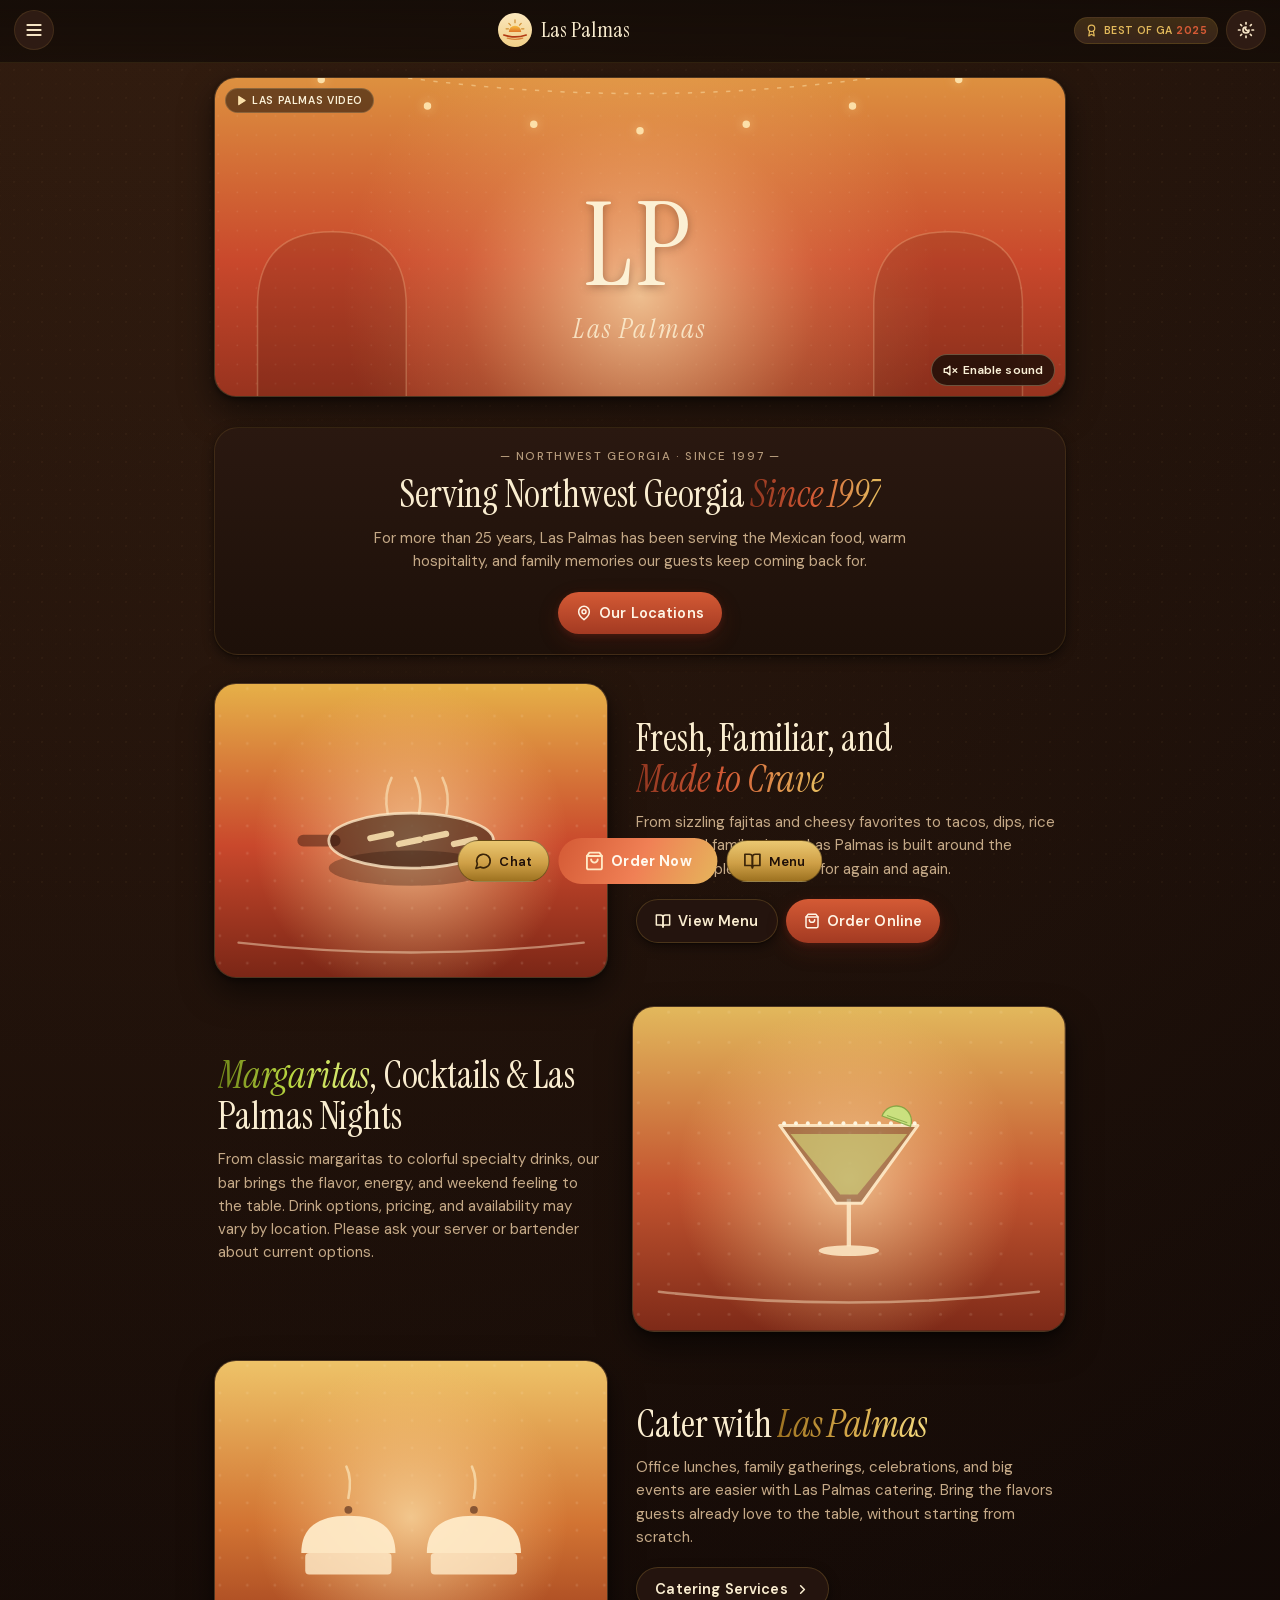
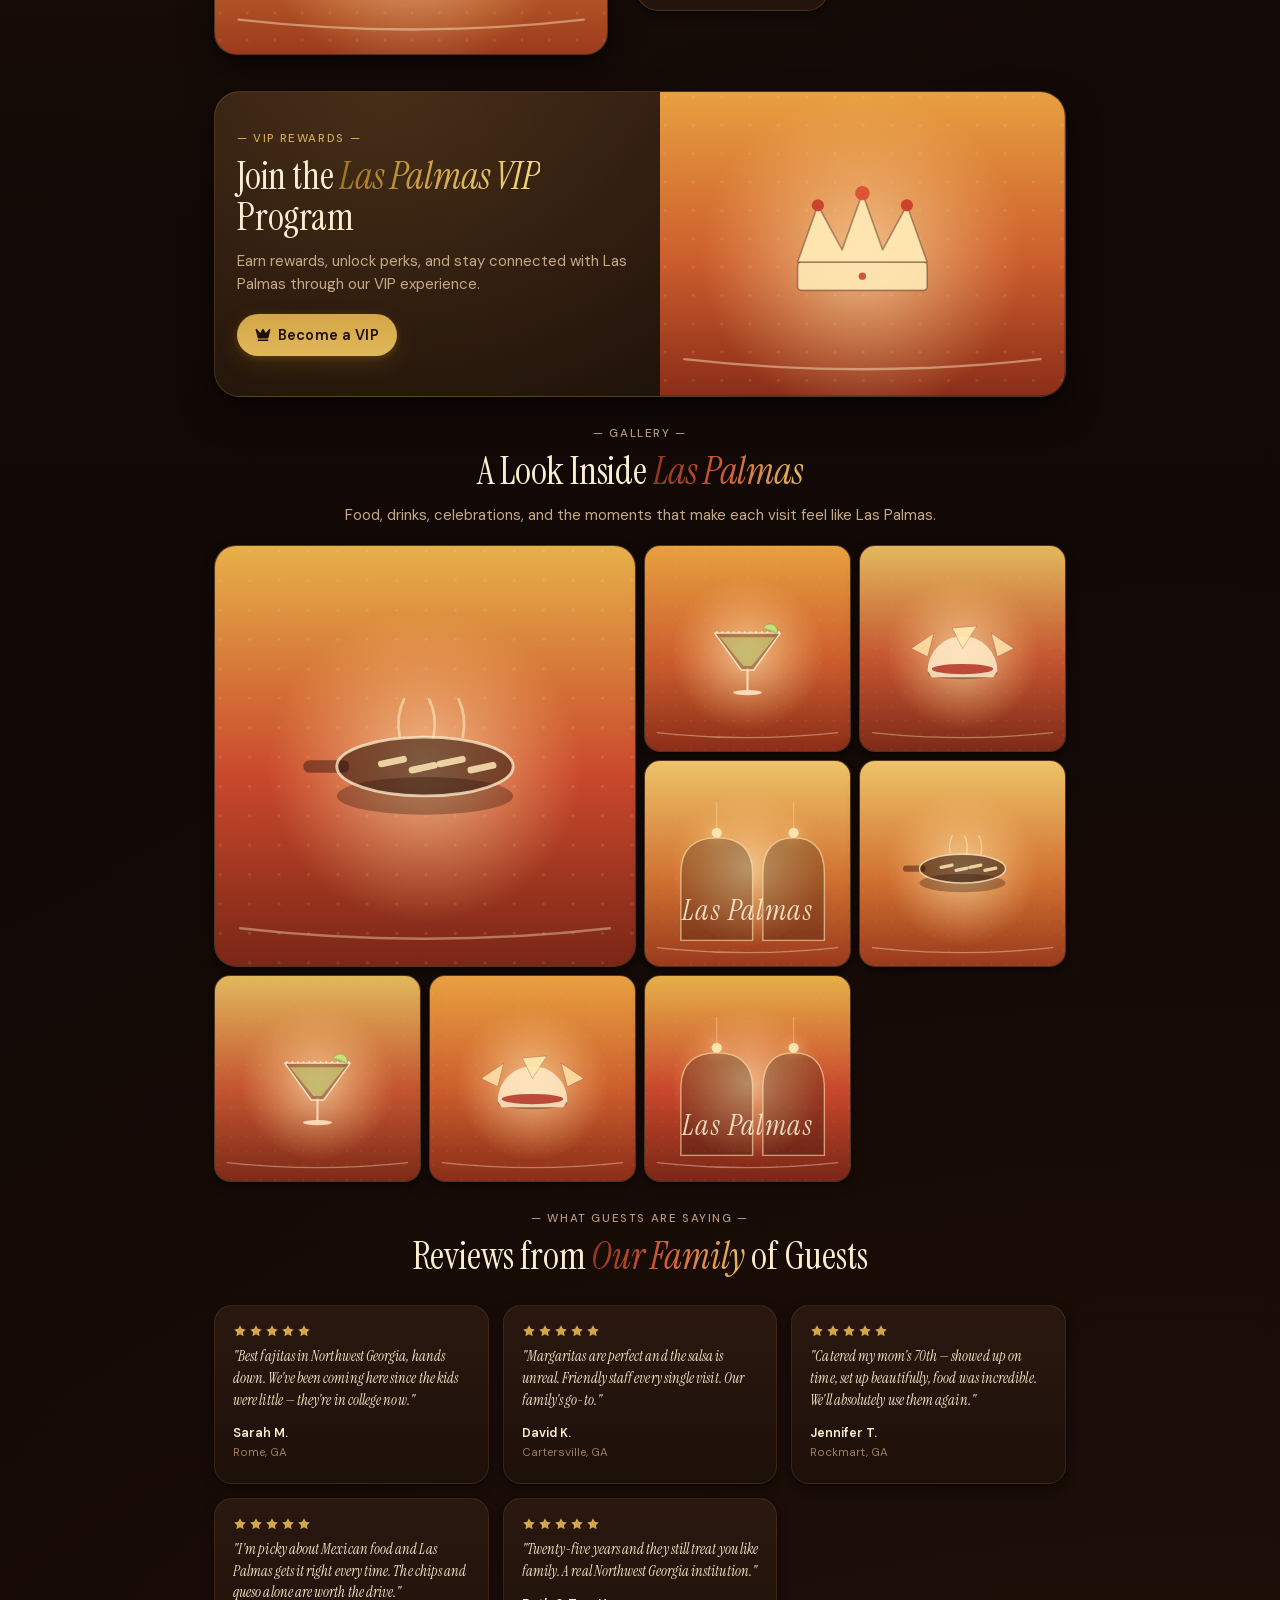
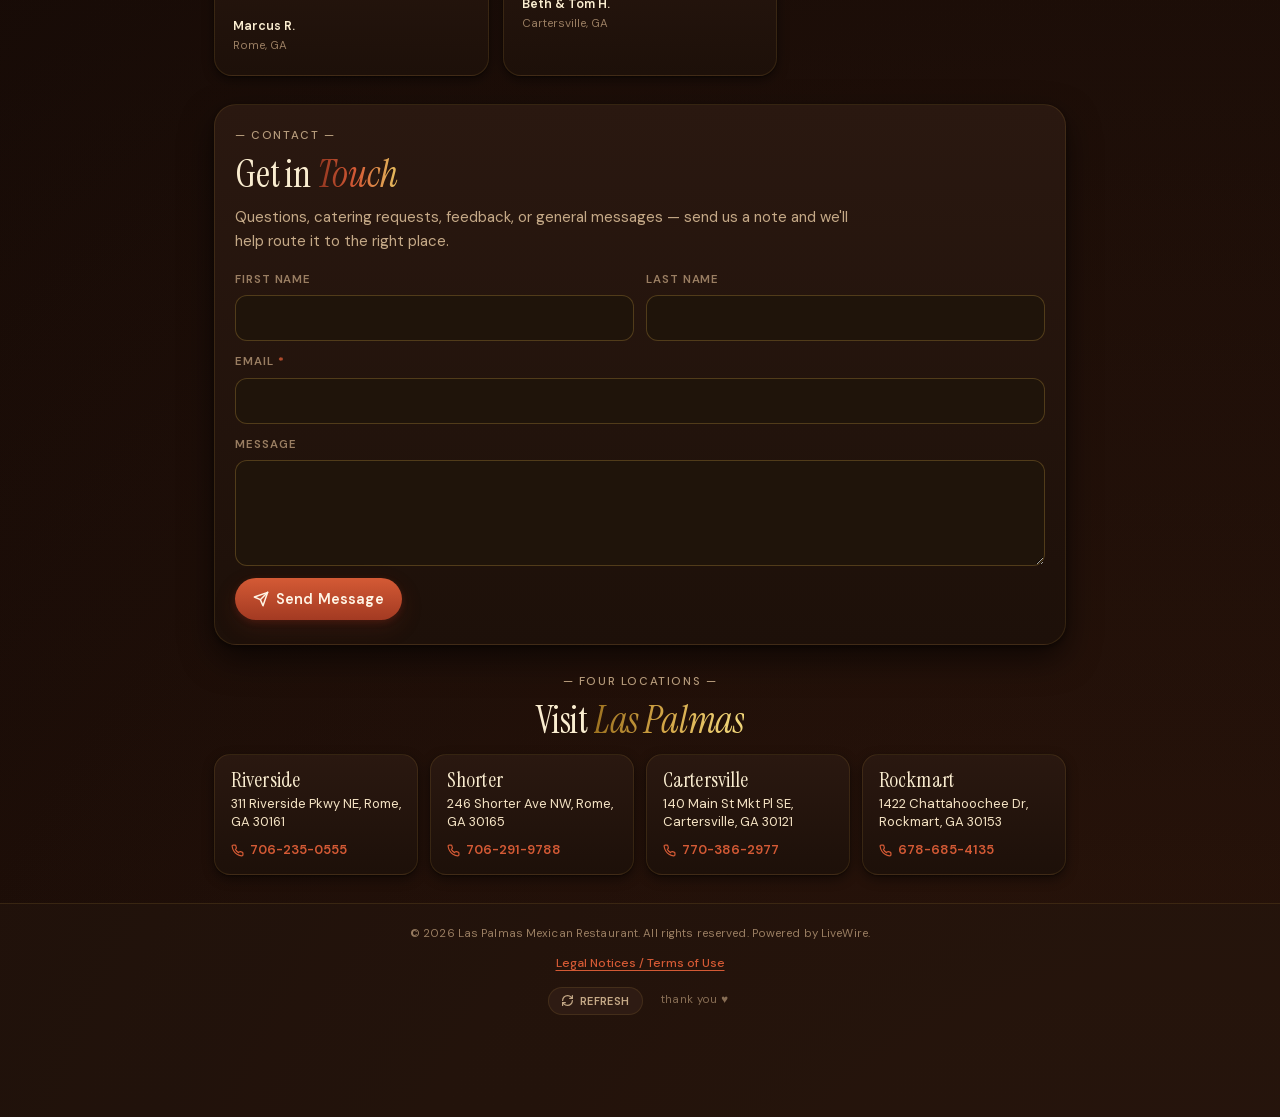
==== commit 2ed6cd8f: "Homepage: full hand rebuild from HomepageV2_8_5.jsx — Glenn's own chrome, lph- system end to end - I" ====
--- a/index.html
+++ b/index.html
@@ -17,128 +17,1670 @@
 <meta name="twitter:title" content="Las Palmas Mexican Restaurant — Northwest Georgia Since 1997">
 <meta name="twitter:description" content="Authentic Mexican food, margaritas &amp; family hospitality in Northwest Georgia since 1997.">
 <meta name="twitter:image" content="https://laspalmasmexicanrest.com/assets/images/shared/og-share.jpg">
-<meta name="theme-color" content="#faf3e4" media="(prefers-color-scheme: light)">
-<meta name="theme-color" content="#1a0f07" media="(prefers-color-scheme: dark)">
-
-<script>(function(){try{var t=localStorage.getItem('lp-theme')||(matchMedia('(prefers-color-scheme: dark)').matches?'dark':'light');document.documentElement.setAttribute('data-theme',t);}catch(e){}document.documentElement.classList.remove('no-js');})();</script>
-
-<link rel="preload" href="/assets/fonts/playfair-var.woff2" as="font" type="font/woff2" crossorigin>
-<link rel="preload" href="/assets/fonts/playfair-italic-var.woff2" as="font" type="font/woff2" crossorigin>
-<link rel="preload" href="/assets/fonts/manrope-var.woff2" as="font" type="font/woff2" crossorigin>
+<meta name="theme-color" content="#F7EFE2" media="(prefers-color-scheme: light)">
+<meta name="theme-color" content="#160C08" media="(prefers-color-scheme: dark)">
+
+<script>(function(){var p='auto';try{var s=localStorage.getItem('lp-home-theme');if(s==='auto'||s==='light'||s==='dark')p=s;}catch(e){}var h=new Date().getHours();var dark=p==='dark'||(p==='auto'&&(h>=19||h<7));var e=document.documentElement;e.setAttribute('data-lph-pref',p);e.setAttribute('data-lph-dark',dark?'1':'0');e.classList.remove('no-js');})();</script>
+
+<link rel="preload" href="/assets/fonts/instrument-serif.woff2" as="font" type="font/woff2" crossorigin>
+<link rel="preload" href="/assets/fonts/dm-sans-var.woff2" as="font" type="font/woff2" crossorigin>
 
 <style>
-@font-face{font-family:'Manrope';src:url('/assets/fonts/manrope-var.woff2') format('woff2');font-weight:200 800;font-style:normal;font-display:swap}
-@font-face{font-family:'Playfair Display';src:url('/assets/fonts/playfair-var.woff2') format('woff2');font-weight:400 900;font-style:normal;font-display:swap}
-@font-face{font-family:'Playfair Display';src:url('/assets/fonts/playfair-italic-var.woff2') format('woff2');font-weight:400 900;font-style:italic;font-display:swap}
-:root{--bg:#faf3e4;--bg-elev:#f4ead4;--bg-card:#fbf5e6;--bg-card-2:#efe1c2;--line:#e3cfa3;--line-soft:#ead9b2;--text:#3b2415;--text-soft:#6b4a2e;--text-mute:#8a6a4a;--gold:#c89b3c;--gold-deep:#a87a1f;--amber:#d99a3c;--terracotta:#c25a36;--terracotta-deep:#a3411f;--salsa:#b03826;--green:#2f7b4f;--shadow-sm:0 1px 2px rgba(74,42,18,.06),0 2px 8px rgba(74,42,18,.04);--shadow-md:0 4px 14px rgba(74,42,18,.10),0 1px 3px rgba(74,42,18,.06);--shadow-lg:0 18px 42px rgba(74,42,18,.14),0 4px 12px rgba(74,42,18,.08);--glow:0 0 0 1px rgba(217,154,60,.30),0 14px 38px -10px rgba(176,56,38,.30);--ring:0 0 0 3px rgba(200,155,60,.35);--gradient-warm:linear-gradient(135deg,#f4c97a 0%,#e08b4f 55%,#c2502c 100%);--gradient-button:linear-gradient(180deg,#d96b40 0%,#b03826 100%);--gradient-button-hover:linear-gradient(180deg,#e07a4d 0%,#c2452c 100%);--gradient-text:linear-gradient(95deg,#b03826 0%,#d99a3c 100%);--header-bg:rgba(250,243,228,.82)}
-[data-theme="dark"]{--bg:#1a0f07;--bg-elev:#22150c;--bg-card:#28190f;--bg-card-2:#311e12;--line:#4a2f1c;--line-soft:#3a2616;--text:#f1e2c4;--text-soft:#d8bf94;--text-mute:#a48d65;--gold:#d9a23c;--gold-deep:#b8862e;--amber:#e0a84a;--terracotta:#d96d44;--terracotta-deep:#c2502c;--salsa:#c44525;--green:#5fae7e;--shadow-sm:0 1px 2px rgba(0,0,0,.45),0 2px 8px rgba(0,0,0,.25);--shadow-md:0 6px 20px rgba(0,0,0,.55),0 2px 6px rgba(0,0,0,.3);--shadow-lg:0 22px 50px rgba(0,0,0,.65),0 6px 16px rgba(0,0,0,.4);--glow:0 0 0 1px rgba(217,162,60,.32),0 16px 44px -10px rgba(217,130,60,.40);--ring:0 0 0 3px rgba(217,162,60,.40);--gradient-warm:linear-gradient(135deg,#b8752c 0%,#9c4825 55%,#5e2010 100%);--gradient-button:linear-gradient(180deg,#e0784a 0%,#b03e20 100%);--gradient-button-hover:linear-gradient(180deg,#ec8757 0%,#c54725 100%);--gradient-text:linear-gradient(95deg,#e08e60 0%,#e0b860 100%);--header-bg:rgba(28,17,8,.78)}
-*{box-sizing:border-box}html,body{background:var(--bg)}
-body{margin:0;font-family:'Manrope',system-ui,-apple-system,BlinkMacSystemFont,'Segoe UI',sans-serif;color:var(--text);-webkit-font-smoothing:antialiased}
-.lp-page{background:var(--bg);color:var(--text);min-height:100vh}
-.serif{font-family:'Playfair Display',Georgia,serif}.italic{font-style:italic}
-.gradient-text{background:var(--gradient-text);-webkit-background-clip:text;background-clip:text;color:transparent}
-.lp-glow{box-shadow:var(--shadow-md),var(--glow)}
-.container{width:100%;max-width:720px;margin:0 auto;padding:0 18px}
-@media(min-width:768px){.container{max-width:880px;padding:0 28px}}
-@media(min-width:1100px){.container{max-width:1040px}}
-.section{padding:38px 0}@media(min-width:768px){.section{padding:56px 0}}
-.btn{display:inline-flex;align-items:center;justify-content:center;gap:9px;padding:14px 18px;border-radius:999px;border:1px solid transparent;font-family:'Manrope',sans-serif;font-weight:600;font-size:15px;cursor:pointer;text-decoration:none;min-height:48px;line-height:1}
-.btn-primary{background:var(--gradient-button);color:#fff7e8;border-color:rgba(0,0,0,.12);box-shadow:var(--shadow-md),inset 0 1px 0 rgba(255,255,255,.20)}
-.btn-secondary{background:var(--bg-card);color:var(--text);border:1px solid var(--line);box-shadow:var(--shadow-sm)}
-.card{background:var(--bg-card);border:1px solid var(--line);border-radius:22px;box-shadow:var(--shadow-md);overflow:hidden}
-.eyebrow{display:inline-flex;align-items:center;gap:10px;font-size:11.5px;font-weight:700;letter-spacing:.22em;text-transform:uppercase;color:var(--text-soft)}
-.eyebrow-rule{display:inline-block;width:22px;height:1px;background:var(--text-mute);opacity:.6}
-.lp-header{position:sticky;top:0;z-index:50;-webkit-backdrop-filter:saturate(140%) blur(10px);backdrop-filter:saturate(140%) blur(10px);background:var(--header-bg);border-bottom:1px solid var(--line-soft)}
-.lp-header-inner{display:flex;align-items:center;gap:10px;padding:12px 18px}
-.lp-iconbtn{width:42px;height:42px;display:inline-flex;align-items:center;justify-content:center;background:var(--bg-card);border:1px solid var(--line);color:var(--text);border-radius:12px;cursor:pointer;box-shadow:var(--shadow-sm)}
-.lp-brand{display:flex;align-items:center;gap:10px;text-decoration:none;color:var(--text);flex:1;min-width:0}
-.lp-brand-mark{width:34px;height:34px;border-radius:10px;background:var(--gradient-warm);display:inline-flex;align-items:center;justify-content:center;box-shadow:var(--shadow-sm);color:#fff7e8;flex:0 0 34px}
-.lp-brand-name{font-family:'Playfair Display',Georgia,serif;font-size:18px;font-weight:700;line-height:1.1;white-space:nowrap;overflow:hidden;text-overflow:ellipsis}
-.lp-brand-name em{color:var(--terracotta);font-style:italic}
-.header-badge{display:none;align-items:center;gap:6px;padding:7px 11px;border-radius:999px;background:rgba(200,155,60,.14);border:1px solid var(--line);color:var(--gold-deep);font-size:11px;font-weight:700;letter-spacing:.08em;text-transform:uppercase;white-space:nowrap}
-@media(min-width:520px){.header-badge{display:inline-flex}}
-@keyframes lp-fade-up{from{opacity:0;transform:translateY(14px)}to{opacity:1;transform:translateY(0)}}
-@keyframes lp-shimmer{0%{background-position:-200% 0}100%{background-position:200% 0}}
-.reveal{opacity:0;animation:lp-fade-up 700ms cubic-bezier(.2,.7,.2,1) forwards}
-.reveal-1{animation-delay:60ms}.reveal-2{animation-delay:140ms}.reveal-3{animation-delay:220ms}.reveal-4{animation-delay:300ms}.reveal-5{animation-delay:380ms}
-.shimmer-text{background:linear-gradient(95deg,var(--salsa) 0%,var(--amber) 50%,var(--salsa) 100%);background-size:200% 100%;-webkit-background-clip:text;background-clip:text;color:transparent;animation:lp-shimmer 5s linear infinite}
-.has-dock{padding-bottom:96px}@media(min-width:900px){.has-dock{padding-bottom:24px}}
-.lps-intro{position:fixed;inset:0;z-index:2000;display:grid;place-items:center;overflow:hidden;pointer-events:none;animation:lps-intro-veil var(--intro-dur,1650ms) ease forwards}
-.lps-intro.is-done{display:none}
-.lps-intro-bloom{position:absolute;width:120vmin;height:120vmin;border-radius:50%;filter:blur(6px);animation:lps-intro-bloom 1650ms cubic-bezier(.2,.7,.2,1) forwards}
-.lps-intro-arc{position:relative;width:clamp(150px,44vmin,230px);height:auto;margin-bottom:6px;animation:lps-intro-arc 1000ms cubic-bezier(.2,.7,.2,1) both}
-.lps-intro-rays{animation:lps-intro-rays 1400ms ease both;transform-origin:100px 78px}
-.lps-intro-sunbody{animation:lps-intro-sun 900ms cubic-bezier(.2,.7,.2,1) both;transform-origin:100px 78px}
-.lps-intro-text{position:relative;display:flex;flex-direction:column;align-items:center;gap:2px;text-align:center;padding:0 18px}
-.lps-intro-welcome{font:500 13px 'Manrope',sans-serif;letter-spacing:.34em;text-transform:uppercase;color:var(--text-mute);animation:lps-intro-rise 700ms ease both;animation-delay:160ms}
-.lps-intro-name{font-family:'Playfair Display',Georgia,serif;font-weight:600;font-size:clamp(40px,13vw,68px);line-height:1.02;background-size:220% auto;-webkit-background-clip:text;background-clip:text;-webkit-text-fill-color:transparent;color:transparent;animation:lps-intro-name 900ms cubic-bezier(.2,.7,.2,1) both,lps-shimmer2 4.5s ease-in-out infinite;animation-delay:300ms,600ms;filter:drop-shadow(0 2px 6px rgba(120,45,18,.18))}
-@keyframes lps-shimmer2{0%,100%{background-position:0% 50%}50%{background-position:100% 50%}}
-@keyframes lps-intro-veil{0%,66%{opacity:1}100%{opacity:0}}
-@keyframes lps-intro-bloom{0%{opacity:0;transform:scale(.6)}40%{opacity:.95}70%{opacity:.8;transform:scale(1.06)}100%{opacity:0;transform:scale(1.16)}}
-@keyframes lps-intro-arc{0%{opacity:0;transform:translateY(16px) scale(.92)}60%{opacity:1}100%{opacity:1;transform:translateY(0) scale(1)}}
-@keyframes lps-intro-rays{0%{opacity:0}55%{opacity:.85}100%{opacity:.85}}
-@keyframes lps-intro-sun{0%{transform:scaleY(.2);opacity:0}100%{transform:scaleY(1);opacity:1}}
-@keyframes lps-intro-rise{0%{opacity:0;transform:translateY(10px)}100%{opacity:1;transform:translateY(0)}}
-@keyframes lps-intro-name{0%{opacity:0;transform:translateY(14px) scale(.96)}100%{opacity:1;transform:translateY(0) scale(1)}}
-@media(prefers-reduced-motion:reduce){.reveal,.shimmer-text,[class*="reveal-"]{animation:none!important;opacity:1!important;transform:none!important}.lps-intro{animation:lps-intro-veil-quick 750ms ease forwards}.lps-intro-bloom,.lps-intro-arc,.lps-intro-rays,.lps-intro-sunbody,.lps-intro-welcome,.lps-intro-name{animation:none!important;opacity:1!important;transform:none!important}}
-@keyframes lps-intro-veil-quick{0%,55%{opacity:1}100%{opacity:0}}
-.no-js .lps-intro{display:none}
-</style>
-<link rel="stylesheet" href="/assets/css/site.css" media="print" onload="this.media='all'">
-<noscript><link rel="stylesheet" href="/assets/css/site.css"></noscript>
-
-<style>
-/* ── Homepage-specific (ported from Glenn's HomepageV2.8.5 customer render) ── */
-.lph-hero{padding-top:24px}
-.lph-hero-frame{position:relative;aspect-ratio:16/9;border-radius:26px}
-.lph-hero-frame svg{width:100%;height:100%;display:block}
-.lph-hero-tagline{position:absolute;left:14px;bottom:14px;display:inline-flex;align-items:center;gap:7px;padding:8px 13px;border-radius:999px;background:rgba(0,0,0,.42);color:#fff7e8;font-size:12px;font-weight:700;letter-spacing:.06em;border:1px solid rgba(255,233,184,.4);-webkit-backdrop-filter:blur(4px);backdrop-filter:blur(4px)}
-.lph-h2{margin:0 0 14px;font-size:clamp(28px,5.6vw,40px);line-height:1.1;font-weight:700;letter-spacing:-.01em}
-.lph-lede{margin:0 0 16px;font-size:clamp(15px,3.4vw,17px);line-height:1.6;color:var(--text-soft)}
-.lph-lede:last-child{margin-bottom:0}
-.lph-eyebrow{display:inline-block;font-size:11.5px;font-weight:700;letter-spacing:.2em;text-transform:uppercase;color:var(--text-soft);margin:0 0 10px}
-.lph-shimmer{background:linear-gradient(95deg,var(--salsa) 0%,var(--amber) 50%,var(--salsa) 100%);background-size:200% 100%;-webkit-background-clip:text;background-clip:text;color:transparent;animation:lp-shimmer 5s linear infinite}
-.lph-shimmer--gold{background:linear-gradient(95deg,var(--gold-deep) 0%,var(--amber) 50%,var(--gold-deep) 100%);background-size:200% 100%;-webkit-background-clip:text;background-clip:text;color:transparent}
-.lph-shimmer--lime{background:linear-gradient(95deg,var(--green) 0%,#8fbf5e 50%,var(--green) 100%);background-size:200% 100%;-webkit-background-clip:text;background-clip:text;color:transparent}
-.lph-center{text-align:center}
-.lph-center .lph-h2{max-width:760px;margin-left:auto;margin-right:auto}
-.lph-center .lph-lede{max-width:600px;margin-left:auto;margin-right:auto}
-.lph-split{display:grid;grid-template-columns:1fr;gap:22px;align-items:center}
-.lph-split-art{position:relative;aspect-ratio:4/3;border-radius:22px;overflow:hidden;border:1px solid var(--line);box-shadow:var(--shadow-md)}
-.lph-split-art svg{width:100%;height:100%;display:block}
-@media(min-width:820px){.lph-split{grid-template-columns:5fr 6fr;gap:36px}.lph-split--reverse .lph-split-art{order:2}}
-.lph-btn-row{display:flex;flex-wrap:wrap;gap:10px;margin-top:4px}
-.lph-vip-card{position:relative;display:grid;grid-template-columns:1fr;gap:22px;align-items:center;background:linear-gradient(160deg,var(--bg-card) 0%,var(--bg-card-2) 100%);border:1.5px solid var(--gold);border-radius:24px;padding:24px;box-shadow:var(--shadow-md)}
-.lph-vip-art{position:relative;aspect-ratio:4/3;border-radius:18px;overflow:hidden}
-.lph-vip-art svg{width:100%;height:100%;display:block}
-@media(min-width:820px){.lph-vip-card{grid-template-columns:5fr 6fr;gap:32px}}
-.lph-btn-gold{background:linear-gradient(180deg,#e0b45a,#a6731d);color:#fff7e8;border-color:rgba(0,0,0,.12);box-shadow:var(--shadow-md),inset 0 1px 0 rgba(255,255,255,.2)}
-.lph-gallery{display:grid;grid-template-columns:repeat(2,1fr);gap:10px;margin-top:22px}
-@media(min-width:720px){.lph-gallery{grid-template-columns:repeat(4,1fr)}}
-.lph-gal-tile{position:relative;aspect-ratio:1/1;border-radius:16px;overflow:hidden;border:1px solid var(--line);box-shadow:var(--shadow-sm);padding:0;background:transparent}
-.lph-gal-tile svg{width:100%;height:100%;display:block}
-@media(min-width:720px){.lph-gal-tile--hero{grid-column:span 2;grid-row:span 2;aspect-ratio:auto}}
-.lph-testimonials{display:grid;grid-template-columns:1fr;gap:14px;margin-top:22px}
-@media(min-width:720px){.lph-testimonials{grid-template-columns:repeat(2,1fr)}}
-@media(min-width:1024px){.lph-testimonials{grid-template-columns:repeat(3,1fr)}}
-.lph-testimonial{background:var(--bg-card);border:1px solid var(--line);border-radius:18px;padding:20px;box-shadow:var(--shadow-sm)}
-.lph-stars{display:inline-flex;gap:2px;color:var(--gold);margin-bottom:10px}
-.lph-testimonial-quote{margin:0 0 12px;font-size:15px;line-height:1.6;color:var(--text)}
-.lph-testimonial-attr{margin:0;display:flex;flex-direction:column;gap:1px}
-.lph-testimonial-name{font-family:'Playfair Display',Georgia,serif;font-size:15px;font-weight:600}
-.lph-testimonial-city{font-size:12.5px;color:var(--text-mute)}
-.lph-contact-card{background:linear-gradient(160deg,var(--bg-card) 0%,var(--bg-card-2) 100%);border:1px solid var(--line);border-radius:24px;padding:28px 24px;text-align:center;box-shadow:var(--shadow-md)}
-.lph-contact-ctas{display:flex;flex-wrap:wrap;gap:10px;justify-content:center;margin-top:6px}
-.lph-loc-grid{display:grid;grid-template-columns:1fr;gap:14px;margin-top:22px}
-@media(min-width:680px){.lph-loc-grid{grid-template-columns:repeat(2,1fr)}}
-@media(min-width:1024px){.lph-loc-grid{grid-template-columns:repeat(4,1fr)}}
-.lph-loc{background:var(--bg-card);border:1px solid var(--line);border-radius:18px;padding:20px;box-shadow:var(--shadow-sm);display:flex;flex-direction:column;gap:8px}
-.lph-loc-name{margin:0;font-family:'Playfair Display',Georgia,serif;font-size:21px;font-weight:700}
-.lph-loc-addr{font-size:14px;line-height:1.5;color:var(--text-soft);text-decoration:none}
-.lph-loc-addr:hover{color:var(--terracotta)}
-.lph-loc-phone{display:inline-flex;align-items:center;gap:7px;font-size:14.5px;font-weight:600;color:var(--text);text-decoration:none;margin-top:auto}
-.lph-loc-phone:hover{color:var(--terracotta)}
-.lph-loc-cta{display:inline-flex;align-items:center;gap:6px;font-size:13.5px;font-weight:600;color:var(--terracotta);text-decoration:none}
+@font-face{font-family:'Instrument Serif';src:url('/assets/fonts/instrument-serif.woff2') format('woff2');font-weight:400;font-style:normal;font-display:swap}
+@font-face{font-family:'Instrument Serif';src:url('/assets/fonts/instrument-serif-italic.woff2') format('woff2');font-weight:400;font-style:italic;font-display:swap}
+@font-face{font-family:'DM Sans';src:url('/assets/fonts/dm-sans-var.woff2') format('woff2');font-weight:100 1000;font-style:normal;font-display:swap}
+@font-face{font-family:'DM Sans';src:url('/assets/fonts/dm-sans-italic-var.woff2') format('woff2');font-weight:100 1000;font-style:italic;font-display:swap}
+
+/* ════ HomepageV2.8.5 baseStyles — ported verbatim (customer-facing slice) ════ */
+
+:root, .lph-root[data-theme="light"] {
+  --bg:           #F7EFE2;
+  --bg-deep:      #F2E5C2;
+  --surface:      #FFF8E9;
+  --surface-soft: #F8EBD0;
+  --surface-deep: #F3DFBD;
+  --text:         #3D2016;
+  --text-strong:  #2A140C;
+  --muted:        #7B5B45;
+  --soft:         #A38968;
+  --gold:         #C8923A;
+  --gold-deep:    #A6731D;
+  --gold-light:   #F5E2B0;
+  --terracotta:        #C9482C;
+  --terracotta-deep:   #8F2C1D;
+  --terracotta-glow:   rgba(201, 72, 44, 0.20);
+  --salsa:        #B83122;
+  --green:        #2F7B4F;
+  --lime:         #9DBA2E;
+  --lime-deep:    #6E8418;
+  --border:       rgba(120, 75, 35, 0.18);
+  --border-soft:  rgba(120, 75, 35, 0.11);
+  --shadow-sm:    0 1px 2px rgba(80, 45, 15, 0.04), 0 4px 12px rgba(80, 45, 15, 0.06);
+  --shadow-md:    0 2px 4px rgba(80, 45, 15, 0.07), 0 12px 28px rgba(80, 45, 15, 0.10);
+  --shadow-lg:    0 4px 8px rgba(80, 45, 15, 0.09), 0 22px 50px rgba(80, 45, 15, 0.14);
+
+  --page-grad:
+    radial-gradient(circle at 12% -6%, rgba(245, 219, 165, 0.55) 0%, transparent 42%),
+    radial-gradient(circle at 92% 108%, rgba(232, 178, 138, 0.30) 0%, transparent 52%),
+    linear-gradient(180deg, #F7EFE2 0%, #F2E1BE 100%);
+  --texture-dot:    rgba(160, 110, 60, 0.045);
+  --texture-dot-2:  rgba(160, 110, 60, 0.030);
+  --header-bg:      rgba(247, 239, 226, 0.94);
+  --header-bg-soft: rgba(247, 239, 226, 0.82);
+  --card-grad:      linear-gradient(180deg, #FFFAEE 0%, #F7E8C8 100%);
+  --card-hover:     linear-gradient(180deg, #FFFCEF 0%, #F4E0B4 100%);
+  --field-bg:       #FFFAEE;
+  --field-border:   rgba(120, 75, 35, 0.22);
+  --dock-bg:        rgba(255, 250, 238, 0.96);
+  --dock-border:    rgba(120, 75, 35, 0.20);
+  --drawer-bg:      linear-gradient(180deg, #FFFAEE 0%, #F4E0B4 100%);
+
+  --shimmer-terra-a: #6B2B1F;
+  --shimmer-terra-b: #B9472A;
+  --shimmer-terra-c: #D8A640;
+  --shimmer-terra-d: #C9482C;
+  --shimmer-terra-e: #7A2616;
+
+  --shimmer-gold-a: #8A6A1A;
+  --shimmer-gold-b: #C8923A;
+  --shimmer-gold-c: #F0D27A;
+  --shimmer-gold-d: #C8923A;
+  --shimmer-gold-e: #8A6A1A;
+
+  --shimmer-lime-a: #5B7012;
+  --shimmer-lime-b: #9DBA2E;
+  --shimmer-lime-c: #D6E56C;
+  --shimmer-lime-d: #9DBA2E;
+  --shimmer-lime-e: #5B7012;
+
+  --on-terracotta:  #FFF8EC;
+  --on-gold:        #3D2016;
+
+  --font-display:   'Instrument Serif', 'Playfair Display', Georgia, serif;
+  --font-body:      'DM Sans', -apple-system, BlinkMacSystemFont, 'Segoe UI', sans-serif;
+}
+
+.lph-root[data-theme="dark"] {
+  --bg:           #160C08;
+  --bg-deep:      #0E0604;
+  --surface:      #24140E;
+  --surface-soft: #2E1B13;
+  --surface-deep: #38241A;
+  --text:         #F4E3C4;
+  --text-strong:  #FAEDD0;
+  --muted:        #C5A987;
+  --soft:         #9A7E62;
+  --gold:         #D3A647;
+  --gold-deep:    #E1B85A;
+  --gold-light:   #3F2D14;
+  --terracotta:        #D45A35;
+  --terracotta-deep:   #A33A22;
+  --terracotta-glow:   rgba(212, 90, 53, 0.30);
+  --salsa:        #D85540;
+  --green:        #6FBF7D;
+  --lime:         #D6E56C;
+  --lime-deep:    #A8C24E;
+  --border:       rgba(211, 166, 71, 0.22);
+  --border-soft:  rgba(211, 166, 71, 0.13);
+  --shadow-sm:    0 1px 2px rgba(0, 0, 0, 0.40), 0 4px 12px rgba(0, 0, 0, 0.45);
+  --shadow-md:    0 2px 6px rgba(0, 0, 0, 0.45), 0 14px 32px rgba(0, 0, 0, 0.55);
+  --shadow-lg:    0 4px 10px rgba(0, 0, 0, 0.50), 0 24px 56px rgba(0, 0, 0, 0.65);
+
+  --page-grad:
+    radial-gradient(circle at 12% -6%, rgba(180, 105, 50, 0.20) 0%, transparent 45%),
+    radial-gradient(circle at 92% 108%, rgba(150, 75, 35, 0.22) 0%, transparent 52%),
+    linear-gradient(180deg, #160C08 0%, #0E0604 100%);
+  --texture-dot:    rgba(220, 170, 100, 0.028);
+  --texture-dot-2:  rgba(220, 170, 100, 0.020);
+  --header-bg:      rgba(20, 12, 7, 0.92);
+  --header-bg-soft: rgba(20, 12, 7, 0.78);
+  --card-grad:      linear-gradient(180deg, #2A1810 0%, #1D1009 100%);
+  --card-hover:     linear-gradient(180deg, #321F15 0%, #21130B 100%);
+  --field-bg:       #1F140A;
+  --field-border:   rgba(211, 166, 71, 0.28);
+  --dock-bg:        rgba(22, 13, 8, 0.94);
+  --dock-border:    rgba(211, 166, 71, 0.22);
+  --drawer-bg:      linear-gradient(180deg, #261612 0%, #150A06 100%);
+
+  --shimmer-terra-a: #8F351F;
+  --shimmer-terra-b: #D45A35;
+  --shimmer-terra-c: #E5B85C;
+  --shimmer-terra-d: #C95630;
+  --shimmer-terra-e: #6F2A18;
+
+  --shimmer-gold-a: #9D7220;
+  --shimmer-gold-b: #D3A647;
+  --shimmer-gold-c: #F2D77B;
+  --shimmer-gold-d: #D3A647;
+  --shimmer-gold-e: #9D7220;
+
+  --shimmer-lime-a: #6E8418;
+  --shimmer-lime-b: #B8D640;
+  --shimmer-lime-c: #E0EE7E;
+  --shimmer-lime-d: #B8D640;
+  --shimmer-lime-e: #6E8418;
+
+  --on-terracotta:  #FFF5E5;
+  --on-gold:        #1E0F08;
+}
+
+/* ---------- Resets ---------- */
+* { box-sizing: border-box; }
+html, body { margin: 0; padding: 0; }
+body { background: var(--bg, #F7EFE2); color: var(--text, #3D2016); }
+
+.lph-root {
+  position: relative;
+  min-height: 100dvh;
+  min-height: 100vh;
+  background: var(--page-grad);
+  color: var(--text);
+  font-family: var(--font-body);
+  font-size: 16px;
+  line-height: 1.6;
+  -webkit-font-smoothing: antialiased;
+  -webkit-tap-highlight-color: transparent;
+}
+.lph-root::before {
+  content: '';
+  position: fixed;
+  inset: 0;
+  pointer-events: none;
+  z-index: 0;
+  background-image:
+    radial-gradient(var(--texture-dot) 1px, transparent 1px),
+    radial-gradient(var(--texture-dot-2) 1px, transparent 1px);
+  background-size: 28px 28px, 14px 14px;
+  background-position: 0 0, 7px 7px;
+}
+
+/* ---------- Header ---------- */
+.lph-header {
+  position: sticky;
+  top: 0;
+  z-index: 40;
+  display: grid;
+  grid-template-columns: auto 1fr auto;
+  align-items: center;
+  gap: 10px;
+  padding: max(env(safe-area-inset-top), 10px) 14px 12px;
+  background: linear-gradient(180deg, var(--header-bg) 0%, var(--header-bg-soft) 100%);
+  backdrop-filter: blur(10px);
+  -webkit-backdrop-filter: blur(10px);
+  border-bottom: 1px solid var(--border-soft);
+}
+
+.lph-iconbtn {
+  display: inline-flex;
+  align-items: center;
+  justify-content: center;
+  width: 40px;
+  height: 40px;
+  border-radius: 999px;
+  border: 1px solid var(--border-soft);
+  background: var(--surface-soft);
+  color: var(--text);
+  text-decoration: none;
+  cursor: pointer;
+  font-family: inherit;
+  touch-action: manipulation;
+  transition: background 160ms ease, transform 160ms ease, border-color 160ms ease;
+}
+.lph-iconbtn:hover { background: var(--surface-deep); border-color: var(--border); }
+.lph-iconbtn:active { transform: scale(0.96); }
+.lph-iconbtn svg { pointer-events: none; }
+
+.lph-header-brand {
+  display: inline-flex;
+  align-items: center;
+  justify-content: center;
+  gap: 9px;
+  text-decoration: none;
+}
+.lph-header-name {
+  font-family: var(--font-display);
+  font-size: clamp(19px, 5vw, 22px);
+  font-weight: 400;
+  color: var(--text-strong);
+  letter-spacing: 0.005em;
+  line-height: 1;
+}
+
+.lph-header-right {
+  display: inline-flex;
+  align-items: center;
+  gap: 8px;
+}
+
+.lph-best-badge {
+  display: inline-flex;
+  align-items: center;
+  gap: 6px;
+  padding: 6px 10px;
+  background: linear-gradient(180deg, var(--gold-light) 0%, var(--surface-deep) 100%);
+  border: 1px solid var(--border-soft);
+  border-radius: 999px;
+  color: var(--gold-deep);
+  font: 600 10.5px var(--font-body);
+  letter-spacing: 0.04em;
+  text-transform: uppercase;
+  white-space: nowrap;
+}
+.lph-best-badge svg { color: var(--gold-deep); }
+.lph-best-badge strong { color: var(--terracotta); font-weight: 700; }
+
+@media (max-width: 480px) {
+  .lph-best-badge { padding: 6px 8px; font-size: 9.5px; }
+}
+@media (max-width: 380px) {
+  .lph-best-badge span { display: none; }
+  .lph-best-badge { padding: 6px; width: 30px; height: 30px; justify-content: center; }
+}
+
+/* ---------- Video hero ---------- */
+.lph-video-hero {
+  position: relative;
+  z-index: 1;
+  padding: 14px 14px 0;
+  width: 100%;
+  max-width: 880px;
+  margin: 0 auto;
+}
+.lph-video-frame {
+  position: relative;
+  width: 100%;
+  aspect-ratio: 16 / 9;
+  max-height: 320px;
+  border-radius: 22px;
+  overflow: hidden;
+  border: 1px solid var(--border-soft);
+  box-shadow: var(--shadow-md);
+  background: var(--surface-deep);
+}
+.lph-video-el,
+.lph-video-placeholder {
+  position: absolute;
+  inset: 0;
+  width: 100%;
+  height: 100%;
+  display: block;
+  object-fit: cover;
+}
+.lph-video-art { display: block; width: 100%; height: 100%; }
+
+.lph-sound-btn {
+  position: absolute;
+  bottom: 10px;
+  right: 10px;
+  display: inline-flex;
+  align-items: center;
+  gap: 5px;
+  padding: 7px 11px;
+  background: rgba(20, 12, 6, 0.78);
+  color: #FBF1D8;
+  border: 1px solid rgba(255, 232, 180, 0.30);
+  border-radius: 999px;
+  font: 600 12px var(--font-body);
+  letter-spacing: 0.01em;
+  cursor: pointer;
+  touch-action: manipulation;
+  backdrop-filter: blur(6px);
+  -webkit-backdrop-filter: blur(6px);
+  transition: background 140ms ease, transform 140ms ease;
+}
+.lph-sound-btn:hover { background: rgba(20, 12, 6, 0.92); }
+.lph-sound-btn:active { transform: scale(0.96); }
+.lph-sound-btn svg { pointer-events: none; }
+
+.lph-video-tagline {
+  position: absolute;
+  top: 10px;
+  left: 10px;
+  display: inline-flex;
+  align-items: center;
+  gap: 5px;
+  padding: 5px 10px;
+  background: rgba(20, 12, 6, 0.55);
+  color: #FBF1D8;
+  border: 1px solid rgba(255, 232, 180, 0.20);
+  border-radius: 999px;
+  font: 600 10.5px var(--font-body);
+  letter-spacing: 0.06em;
+  text-transform: uppercase;
+  pointer-events: none;
+}
+.lph-video-tagline svg { color: rgba(255, 230, 175, 0.95); }
+
+/* ---------- Main / Section frame ---------- */
+.lph-main {
+  position: relative;
+  z-index: 1;
+  width: 100%;
+  max-width: 880px;
+  margin: 0 auto;
+  padding: 8px 14px 0;
+}
+
+.lph-section { margin: 28px 0; }
+.lph-section-inner { }
+.lph-section-inner--text { max-width: 720px; }
+.lph-section-inner--center { margin: 0 auto; text-align: center; }
+.lph-section-inner--center .lph-lede { margin-left: auto; margin-right: auto; }
+
+.lph-eyebrow {
+  font-size: 11.5px;
+  font-weight: 500;
+  letter-spacing: 0.14em;
+  text-transform: uppercase;
+  color: var(--muted);
+  margin: 0 0 8px;
+  opacity: 0.9;
+}
+.lph-eyebrow--gold { color: var(--gold-deep); }
+
+.lph-h2 {
+  font-family: var(--font-display);
+  font-weight: 400;
+  font-size: clamp(28px, 7.5vw, 38px);
+  line-height: 1.07;
+  color: var(--text-strong);
+  margin: 0 0 12px;
+  letter-spacing: -0.005em;
+}
+.lph-h3 {
+  font-family: var(--font-display);
+  font-weight: 400;
+  font-size: 22px;
+  color: var(--text-strong);
+  margin: 0 0 6px;
+  line-height: 1.15;
+}
+
+.lph-lede {
+  font-size: 15px;
+  color: var(--muted);
+  margin: 0 0 18px;
+  max-width: 56ch;
+  line-height: 1.55;
+}
+
+/* ---------- Shimmer accent text ---------- */
+.lph-shimmer {
+  display: inline-block;
+  font-style: italic;
+  background-size: 240% auto;
+  -webkit-background-clip: text;
+  background-clip: text;
+  -webkit-text-fill-color: transparent;
+  color: transparent;
+  animation: lph-shimmer 9s ease-in-out infinite;
+  filter: drop-shadow(0 1px 0 rgba(0,0,0,0.04));
+}
+.lph-shimmer--terra {
+  background-image: linear-gradient(90deg,
+    var(--shimmer-terra-a), var(--shimmer-terra-b), var(--shimmer-terra-c),
+    var(--shimmer-terra-d), var(--shimmer-terra-e), var(--shimmer-terra-a));
+}
+.lph-shimmer--gold {
+  background-image: linear-gradient(90deg,
+    var(--shimmer-gold-a), var(--shimmer-gold-b), var(--shimmer-gold-c),
+    var(--shimmer-gold-d), var(--shimmer-gold-e), var(--shimmer-gold-a));
+}
+.lph-shimmer--lime {
+  background-image: linear-gradient(90deg,
+    var(--shimmer-lime-a), var(--shimmer-lime-b), var(--shimmer-lime-c),
+    var(--shimmer-lime-d), var(--shimmer-lime-e), var(--shimmer-lime-a));
+}
+@keyframes lph-shimmer {
+  0%, 100% { background-position: 0% 50%; }
+  50%      { background-position: 100% 50%; }
+}
+
+/* ---------- Buttons ---------- */
+.lph-btn {
+  display: inline-flex;
+  align-items: center;
+  justify-content: center;
+  gap: 7px;
+  padding: 12px 18px;
+  border-radius: 999px;
+  border: none;
+  font: 600 14.5px var(--font-body);
+  letter-spacing: 0.01em;
+  cursor: pointer;
+  text-decoration: none;
+  touch-action: manipulation;
+  transition: transform 160ms ease, box-shadow 160ms ease, filter 160ms ease, background 160ms ease, border-color 160ms ease;
+}
+.lph-btn svg { pointer-events: none; flex-shrink: 0; }
+.lph-btn:active { transform: scale(0.97); }
+
+.lph-btn--primary {
+  background: linear-gradient(180deg, var(--terracotta) 0%, var(--terracotta-deep) 100%);
+  color: var(--on-terracotta);
+  box-shadow: 0 2px 6px rgba(143, 44, 29, 0.28), 0 8px 22px rgba(143, 44, 29, 0.18);
+}
+.lph-btn--primary:hover {
+  filter: brightness(1.05);
+  box-shadow: 0 3px 10px rgba(143, 44, 29, 0.40), 0 12px 32px rgba(143, 44, 29, 0.24);
+}
+
+.lph-btn--secondary {
+  background: var(--surface);
+  color: var(--text-strong);
+  border: 1px solid var(--border);
+  box-shadow: var(--shadow-sm);
+}
+.lph-btn--secondary:hover {
+  background: var(--card-hover);
+  border-color: var(--gold);
+  box-shadow: var(--shadow-md);
+}
+
+.lph-btn--gold {
+  background: linear-gradient(180deg, var(--gold) 0%, var(--gold-deep) 100%);
+  color: var(--on-gold);
+  box-shadow: 0 2px 6px rgba(166, 115, 29, 0.30), 0 8px 22px rgba(166, 115, 29, 0.18);
+}
+.lph-btn--gold:hover {
+  filter: brightness(1.06);
+  box-shadow: 0 3px 10px rgba(166, 115, 29, 0.40), 0 12px 32px rgba(166, 115, 29, 0.24);
+}
+
+.lph-btn--ghost {
+  background: transparent;
+  color: var(--text);
+  border: 1px solid var(--border);
+}
+.lph-btn--ghost:hover { background: var(--surface-soft); }
+
+.lph-btn-row {
+  display: flex;
+  flex-wrap: wrap;
+  gap: 8px;
+}
+
+/* ---------- Welcome section ---------- */
+.lph-section--welcome {
+  margin-top: 22px;
+  text-align: center;
+  padding: 20px 8px;
+  background: var(--card-grad);
+  border: 1px solid var(--border-soft);
+  border-radius: 24px;
+  box-shadow: var(--shadow-sm);
+}
+.lph-section--welcome .lph-section-inner--text {
+  margin: 0 auto;
+  text-align: center;
+  max-width: 540px;
+}
+.lph-section--welcome .lph-lede { margin: 0 auto 18px; }
+
+/* ---------- Split sections (food / drinks / catering) ---------- */
+.lph-split {
+  display: grid;
+  grid-template-columns: 1fr;
+  gap: 14px;
+  align-items: stretch;
+}
+@media (min-width: 720px) {
+  .lph-split {
+    grid-template-columns: 1fr 1.1fr;
+    gap: 24px;
+    align-items: center;
+  }
+  .lph-split--reverse .lph-split-art { order: 2; }
+}
+
+.lph-split-art {
+  width: 100%;
+  aspect-ratio: 4 / 3;
+  border-radius: 22px;
+  overflow: hidden;
+  border: 1px solid var(--border-soft);
+  box-shadow: var(--shadow-md);
+  background: var(--surface-deep);
+}
+.lph-section-art { display: block; width: 100%; height: 100%; }
+
+.lph-split-body { padding: 4px 4px; }
+
+/* ---------- VIP section (different layout — premium spotlight) ---------- */
+.lph-section--vip {
+  margin-top: 36px;
+}
+.lph-vip-card {
+  display: grid;
+  grid-template-columns: 1fr;
+  gap: 0;
+  background:
+    radial-gradient(circle at 20% 0%, rgba(200, 146, 58, 0.18), transparent 60%),
+    var(--card-grad);
+  border: 1px solid var(--border);
+  border-radius: 26px;
+  overflow: hidden;
+  box-shadow: var(--shadow-md);
+}
+@media (min-width: 720px) {
+  .lph-vip-card {
+    grid-template-columns: 1.1fr 1fr;
+    align-items: center;
+  }
+  .lph-vip-art { order: 2; }
+}
+.lph-vip-art {
+  width: 100%;
+  aspect-ratio: 4 / 3;
+  overflow: hidden;
+  background: var(--surface-deep);
+}
+.lph-vip-body { padding: 24px 22px 26px; }
+
+/* ---------- Gallery ---------- */
+.lph-section--gallery { scroll-margin-top: 80px; }
+
+.lph-gallery {
+  display: grid;
+  grid-template-columns: repeat(2, 1fr);
+  grid-template-rows: auto;
+  gap: 8px;
+  margin-top: 18px;
+}
+@media (min-width: 640px) {
+  .lph-gallery { grid-template-columns: repeat(4, 1fr); }
+}
+
+.lph-gal-tile {
+  position: relative;
+  width: 100%;
+  aspect-ratio: 1 / 1;
+  border-radius: 16px;
+  overflow: hidden;
+  border: 1px solid var(--border-soft);
+  background: var(--surface-deep);
+  cursor: pointer;
+  padding: 0;
+  touch-action: manipulation;
+  box-shadow: var(--shadow-sm);
+  transition: transform 180ms ease, box-shadow 180ms ease, border-color 180ms ease;
+}
+.lph-gal-tile:hover { box-shadow: var(--shadow-md); border-color: var(--border); transform: translateY(-2px); }
+.lph-gal-tile:active { transform: scale(0.98); }
+.lph-gal-tile svg { pointer-events: none; }
+.lph-gal-art { display: block; width: 100%; height: 100%; }
+
+.lph-gal-tile--hero {
+  grid-column: 1 / -1;
+  aspect-ratio: 16 / 11;
+  border-radius: 22px;
+}
+@media (min-width: 640px) {
+  .lph-gal-tile--hero { grid-column: 1 / span 2; grid-row: 1 / span 2; aspect-ratio: 1 / 1; }
+}
+
+/* ---------- Testimonials ---------- */
+.lph-testimonials {
+  display: flex;
+  gap: 12px;
+  overflow-x: auto;
+  scroll-snap-type: x mandatory;
+  -webkit-overflow-scrolling: touch;
+  scrollbar-width: none;
+  padding: 8px 4px 14px;
+  margin: 18px -14px 0;
+  padding-left: 14px;
+  padding-right: 14px;
+}
+.lph-testimonials::-webkit-scrollbar { display: none; }
+@media (min-width: 760px) {
+  .lph-testimonials {
+    display: grid;
+    grid-template-columns: repeat(3, 1fr);
+    gap: 14px;
+    overflow: visible;
+    padding: 14px 0 0;
+    margin: 14px 0 0;
+  }
+}
+
+.lph-testimonial {
+  flex-shrink: 0;
+  scroll-snap-align: start;
+  width: 78vw;
+  max-width: 320px;
+  padding: 18px 18px 20px;
+  background: var(--card-grad);
+  border: 1px solid var(--border-soft);
+  border-radius: 18px;
+  box-shadow: var(--shadow-sm);
+  display: flex;
+  flex-direction: column;
+  gap: 8px;
+}
+@media (min-width: 760px) { .lph-testimonial { width: auto; max-width: none; } }
+
+.lph-stars {
+  display: inline-flex;
+  gap: 2px;
+  color: var(--gold);
+}
+
+.lph-testimonial-quote {
+  margin: 0;
+  font-size: 14.5px;
+  color: var(--text);
+  line-height: 1.5;
+  font-family: var(--font-display);
+  font-style: italic;
+  letter-spacing: 0.005em;
+  display: -webkit-box;
+  -webkit-line-clamp: 5;
+  -webkit-box-orient: vertical;
+  overflow: hidden;
+}
+
+.lph-testimonial-attr {
+  margin: 4px 0 0;
+  font-size: 12.5px;
+  display: flex;
+  flex-direction: column;
+  gap: 1px;
+}
+.lph-testimonial-name {
+  font-family: var(--font-body);
+  font-weight: 600;
+  color: var(--text-strong);
+  font-style: normal;
+}
+.lph-testimonial-city { color: var(--soft); font-size: 11.5px; }
+
+/* ---------- Contact form ---------- */
+.lph-section--contact { scroll-margin-top: 80px; }
+.lph-contact-card {
+  padding: 22px 20px 24px;
+  background: var(--card-grad);
+  border: 1px solid var(--border-soft);
+  border-radius: 22px;
+  box-shadow: var(--shadow-md);
+}
+
+.lph-form {
+  margin-top: 14px;
+  display: flex;
+  flex-direction: column;
+  gap: 12px;
+}
+.lph-form-row {
+  display: grid;
+  grid-template-columns: 1fr;
+  gap: 12px;
+}
+@media (min-width: 540px) {
+  .lph-form-row { grid-template-columns: 1fr 1fr; }
+}
+
+.lph-field {
+  display: flex;
+  flex-direction: column;
+  gap: 6px;
+}
+.lph-field label {
+  font-size: 11.5px;
+  font-weight: 600;
+  letter-spacing: 0.08em;
+  text-transform: uppercase;
+  color: var(--soft);
+}
+.lph-req { color: var(--terracotta); }
+
+.lph-field input,
+.lph-field textarea {
+  width: 100%;
+  padding: 12px 14px;
+  background: var(--field-bg);
+  color: var(--text);
+  border: 1px solid var(--field-border);
+  border-radius: 12px;
+  font: 15px var(--font-body);
+  outline: none;
+  resize: vertical;
+  transition: border-color 140ms ease, box-shadow 140ms ease;
+  font-family: inherit;
+}
+.lph-field input:focus,
+.lph-field textarea:focus {
+  border-color: var(--gold);
+  box-shadow: 0 0 0 3px rgba(200, 146, 58, 0.20);
+}
+.lph-field textarea { min-height: 96px; }
+
+.lph-form-submit { align-self: flex-start; }
+
+.lph-contact-success {
+  text-align: center;
+  padding: 18px 8px 4px;
+  display: flex;
+  flex-direction: column;
+  gap: 8px;
+  align-items: center;
+}
+.lph-contact-check {
+  width: 56px;
+  height: 56px;
+  border-radius: 999px;
+  background: linear-gradient(180deg, var(--green), #1F5C3A);
+  color: #F4FEF0;
+  display: inline-flex;
+  align-items: center;
+  justify-content: center;
+  box-shadow: 0 4px 14px rgba(47, 123, 79, 0.30);
+  margin-bottom: 6px;
+}
+.lph-root[data-theme="dark"] .lph-contact-check {
+  background: linear-gradient(180deg, #2F7B4F, #1A4A2E);
+  color: #ECFADF;
+}
+
+/* ---------- Footer locations ---------- */
+.lph-section--locations { margin-top: 28px; }
+.lph-loc-grid {
+  display: grid;
+  grid-template-columns: 1fr;
+  gap: 10px;
+  margin-top: 14px;
+}
+@media (min-width: 540px) {
+  .lph-loc-grid { grid-template-columns: repeat(2, 1fr); gap: 12px; }
+}
+@media (min-width: 820px) {
+  .lph-loc-grid { grid-template-columns: repeat(4, 1fr); }
+}
+
+.lph-loc {
+  display: flex;
+  flex-direction: column;
+  gap: 4px;
+  padding: 14px 16px;
+  background: var(--card-grad);
+  border: 1px solid var(--border-soft);
+  border-radius: 16px;
+  box-shadow: var(--shadow-sm);
+  transition: transform 180ms ease, box-shadow 180ms ease, border-color 180ms ease, background 180ms ease;
+}
+.lph-loc:hover {
+  background: var(--card-hover);
+  border-color: var(--border);
+  box-shadow: var(--shadow-md);
+  transform: translateY(-1px);
+}
+
+.lph-loc-name {
+  font-family: var(--font-display);
+  font-weight: 400;
+  font-size: 21px;
+  color: var(--text-strong);
+  margin: 0;
+  line-height: 1.05;
+  letter-spacing: 0.005em;
+}
+.lph-loc-addr {
+  font-size: 13px;
+  color: var(--text);
+  text-decoration: none;
+  line-height: 1.4;
+}
+.lph-loc-addr:hover { color: var(--terracotta); text-decoration: underline; text-underline-offset: 3px; }
+.lph-loc-note {
+  margin: 0;
+  font-size: 11.5px;
+  color: var(--gold-deep);
+  font-weight: 600;
+  letter-spacing: 0.02em;
+}
+.lph-loc-phone {
+  display: inline-flex;
+  align-items: center;
+  gap: 6px;
+  margin-top: 4px;
+  font-size: 13px;
+  color: var(--terracotta);
+  text-decoration: none;
+  font-weight: 600;
+  font-variant-numeric: tabular-nums;
+  align-self: flex-start;
+}
+.lph-loc-phone:hover { color: var(--terracotta-deep); text-decoration: underline; text-underline-offset: 3px; }
+.lph-loc-phone svg { color: var(--terracotta); }
+
+/* ---------- Legal footer ---------- */
+.lph-legal-footer {
+  position: relative;
+  z-index: 1;
+  margin-top: 20px;
+  padding: 22px 14px 14px;
+  background: rgba(232, 213, 174, 0.30);
+  border-top: 1px solid var(--border-soft);
+  text-align: center;
+}
+.lph-root[data-theme="dark"] .lph-legal-footer { background: rgba(36, 22, 14, 0.5); }
+
+.lph-legal-inner {
+  max-width: 880px;
+  margin: 0 auto;
+  display: flex;
+  flex-direction: column;
+  align-items: center;
+  gap: 8px;
+}
+.lph-copyright {
+  margin: 0;
+  font-size: 11.5px;
+  color: var(--soft);
+  letter-spacing: 0.01em;
+  line-height: 1.4;
+}
+.lph-legal-btn {
+  background: none;
+  border: none;
+  font: 500 12px var(--font-body);
+  color: var(--terracotta);
+  text-decoration: underline;
+  text-underline-offset: 3px;
+  cursor: pointer;
+  padding: 4px 6px;
+}
+.lph-legal-btn:hover { color: var(--terracotta-deep); }
+
+/* ---------- Footer utility row (v2.5): refresh + hidden admin gate ---------- */
+.lph-foot-utility {
+  display: inline-flex;
+  align-items: center;
+  gap: 14px;
+  margin-top: 4px;
+}
+.lph-foot-refresh {
+  display: inline-flex;
+  align-items: center;
+  gap: 6px;
+  padding: 6px 12px;
+  background: var(--surface-soft);
+  border: 1px solid var(--border-soft);
+  border-radius: 999px;
+  color: var(--muted);
+  font: 600 11px var(--font-body);
+  letter-spacing: 0.04em;
+  text-transform: uppercase;
+  cursor: pointer;
+  touch-action: manipulation;
+  transition: background 140ms ease, color 140ms ease, transform 140ms ease, border-color 140ms ease;
+}
+.lph-foot-refresh:hover { background: var(--surface-deep); color: var(--text); border-color: var(--border); }
+.lph-foot-refresh:active { transform: scale(0.96); }
+.lph-foot-refresh svg { pointer-events: none; }
+.lph-foot-thanks {
+  font-size: 11.5px;
+  color: var(--soft);
+  letter-spacing: 0.03em;
+  cursor: default;
+  user-select: none;
+  -webkit-user-select: none;
+  padding: 4px 4px;
+  opacity: 0.85;
+  transition: opacity 140ms ease;
+}
+.lph-foot-thanks:active { opacity: 0.6; }
+
+.lph-dock-spacer {
+  height: 88px;
+}
+
+/* ---------- Sticky action dock — buttons float independently ---------- */
+.lph-dock {
+  position: fixed;
+  z-index: 35;
+  left: 50%;
+  bottom: calc(env(safe-area-inset-bottom, 0px) + 16px);
+  transform: translateX(-50%);
+  display: inline-flex;
+  align-items: center;
+  gap: 9px;
+  padding: 0;
+  background: none;
+  border: none;
+  border-radius: 0;
+  backdrop-filter: none;
+  -webkit-backdrop-filter: none;
+  box-shadow: none;
+  max-width: calc(100% - 20px);
+  pointer-events: none; /* children re-enable */
+}
+
+.lph-dock-btn {
+  pointer-events: auto;
+  display: inline-flex;
+  align-items: center;
+  justify-content: center;
+  gap: 7px;
+  text-decoration: none;
+  font: 600 13px var(--font-body);
+  letter-spacing: 0.015em;
+  border: none;
+  cursor: pointer;
+  touch-action: manipulation;
+  transition: transform 160ms ease, filter 160ms ease;
+  white-space: nowrap;
+}
+.lph-dock-btn svg { pointer-events: none; flex-shrink: 0; }
+.lph-dock-btn:active { transform: translateY(2px) scale(0.97); }
+
+/* Side buttons (Chat / Menu) — warm GOLD, subtle 3D lip + soft glow breath.
+   v2.5: gives the dock more life. Constant lip; only the outer glow pulses. */
+.lph-dock-btn--side {
+  padding: 11px 16px;
+  background: linear-gradient(180deg, #E8C268 0%, #C8923A 55%, #A6731D 100%);
+  color: #3D2016;
+  border: 1px solid rgba(120, 80, 20, 0.32);
+  border-radius: 999px;
+  animation: lph-gold-glow 3.6s ease-in-out infinite;
+}
+.lph-dock-btn--side:hover { filter: brightness(1.06); }
+.lph-dock-btn--side svg { color: #5A3A12; }
+@keyframes lph-gold-glow {
+  0%, 100% {
+    box-shadow:
+      0 1px 0 rgba(255, 248, 222, 0.55) inset,
+      0 -2px 5px rgba(120, 80, 20, 0.30) inset,
+      0 2px 0 rgba(120, 80, 20, 0.50),
+      0 5px 14px rgba(200, 146, 58, 0.30);
+  }
+  50% {
+    box-shadow:
+      0 1px 0 rgba(255, 248, 222, 0.55) inset,
+      0 -2px 5px rgba(120, 80, 20, 0.30) inset,
+      0 2px 0 rgba(120, 80, 20, 0.50),
+      0 7px 20px rgba(240, 210, 120, 0.52);
+  }
+}
+.lph-root[data-theme="dark"] .lph-dock-btn--side {
+  background: linear-gradient(180deg, #EBC871 0%, #CFA047 55%, #9D7220 100%);
+  color: #1E0F08;
+  border: 1px solid rgba(0, 0, 0, 0.35);
+}
+.lph-root[data-theme="dark"] .lph-dock-btn--side svg { color: #3A2408; }
+
+/* Order Now — conversion king. v2.5: subtle 3D lip + theme-color shimmer +
+   breathing glow (adapted from the menu CTA). Lip stays constant; the outer
+   glow breathes and the gradient drifts. */
+.lph-dock-btn--main {
+  padding: 13px 26px;
+  background-image: linear-gradient(115deg, #C9482C, #E6724B, #E8B24A, #E6724B, #C9482C);
+  background-size: 220% 100%;
+  background-position: 0% 50%;
+  color: #FFF8EC;
+  border: none;
+  border-radius: 999px;
+  font-size: 14.5px;
+  font-weight: 700;
+  letter-spacing: 0.02em;
+  animation: lph-cta-pulse 2.8s ease-in-out infinite, lph-cta-shimmer 7s ease-in-out infinite;
+}
+.lph-dock-btn--main:hover { filter: brightness(1.05) saturate(1.04); }
+.lph-dock-btn--main svg { color: #FFE9C5; }
+@keyframes lph-cta-pulse {
+  0%, 100% {
+    box-shadow:
+      0 1px 0 rgba(255, 255, 255, 0.26) inset,
+      0 -2px 6px rgba(74, 16, 6, 0.34) inset,
+      0 3px 0 rgba(74, 16, 6, 0.55),
+      0 6px 16px rgba(170, 50, 28, 0.34);
+  }
+  50% {
+    box-shadow:
+      0 1px 0 rgba(255, 255, 255, 0.26) inset,
+      0 -2px 6px rgba(74, 16, 6, 0.34) inset,
+      0 3px 0 rgba(74, 16, 6, 0.55),
+      0 10px 28px rgba(170, 50, 28, 0.56);
+  }
+}
+@keyframes lph-cta-shimmer {
+  0%   { background-position: 0% 50%; }
+  50%  { background-position: 100% 50%; }
+  100% { background-position: 0% 50%; }
+}
+.lph-root[data-theme="dark"] .lph-dock-btn--main {
+  background-image: linear-gradient(115deg, #D45A35, #F08055, #E5B85C, #F08055, #D45A35);
+}
+
+@media (max-width: 380px) {
+  .lph-dock { gap: 6px; }
+  .lph-dock-btn--side { padding: 11px; width: 42px; font-size: 12.5px; }
+  .lph-dock-btn--side span { display: none; }
+  .lph-dock-btn--main { padding: 13px 22px; font-size: 14px; }
+}
+
+/* ---------- Hamburger drawer ---------- */
+.lph-drawer-backdrop {
+  position: fixed;
+  inset: 0;
+  z-index: 92;
+  background: rgba(35, 16, 8, 0.55);
+  backdrop-filter: blur(3px);
+  -webkit-backdrop-filter: blur(3px);
+  animation: lph-fade 200ms ease;
+  display: flex;
+  justify-content: flex-end;
+}
+@keyframes lph-fade { from { opacity: 0; } to { opacity: 1; } }
+
+.lph-drawer {
+  width: 100%;
+  max-width: 360px;
+  height: 100%;
+  background: var(--drawer-bg);
+  border-left: 1px solid var(--border);
+  display: flex;
+  flex-direction: column;
+  animation: lph-slide-in 280ms cubic-bezier(.2, .7, .2, 1);
+  box-shadow: -20px 0 60px rgba(35, 16, 8, 0.30);
+  padding: max(env(safe-area-inset-top), 12px) 0 max(env(safe-area-inset-bottom), 12px);
+}
+@keyframes lph-slide-in {
+  from { transform: translateX(100%); }
+  to   { transform: translateX(0); }
+}
+
+.lph-drawer-head {
+  display: flex;
+  align-items: center;
+  justify-content: space-between;
+  padding: 8px 16px 14px;
+  border-bottom: 1px solid var(--border-soft);
+}
+.lph-drawer-brand {
+  display: inline-flex;
+  align-items: center;
+  gap: 9px;
+  font-family: var(--font-display);
+  font-size: 19px;
+  color: var(--text-strong);
+}
+
+.lph-drawer-nav {
+  flex: 1;
+  overflow-y: auto;
+  padding: 8px 0;
+}
+
+.lph-drawer-link {
+  display: flex;
+  align-items: center;
+  justify-content: space-between;
+  width: 100%;
+  padding: 13px 22px;
+  background: transparent;
+  border: none;
+  text-align: left;
+  text-decoration: none;
+  font-family: var(--font-display);
+  font-weight: 400;
+  font-size: 20px;
+  color: var(--text-strong);
+  letter-spacing: 0.005em;
+  cursor: pointer;
+  transition: background 140ms ease, color 140ms ease;
+  touch-action: manipulation;
+}
+.lph-drawer-link:hover { background: var(--surface-soft); color: var(--terracotta); }
+
+/* Drawer sub-group styles (retained from original; not currently triggered) */
+.lph-drawer-link--toggle {
+  display: flex;
+  align-items: center;
+  justify-content: space-between;
+  width: 100%;
+  padding: 13px 22px;
+  background: transparent;
+  border: none;
+  text-align: left;
+  font-family: var(--font-display);
+  font-weight: 400;
+  font-size: 20px;
+  color: var(--text-strong);
+  cursor: pointer;
+}
+.lph-drawer-chev {
+  transition: transform 220ms cubic-bezier(.4, .14, .3, 1);
+  color: var(--muted);
+}
+.lph-drawer-chev.is-flipped { transform: rotate(180deg); }
+.lph-drawer-group { border-bottom: 1px solid var(--border-soft); }
+.lph-drawer-group:last-child { border-bottom: none; }
+.lph-drawer-sub {
+  max-height: 0;
+  overflow: hidden;
+  opacity: 0;
+  background: var(--surface-soft);
+  transition: max-height 320ms cubic-bezier(.4, .14, .3, 1), opacity 220ms ease;
+}
+.lph-drawer-sub.is-open { max-height: 480px; opacity: 1; }
+.lph-drawer-sublink {
+  display: block;
+  padding: 9px 38px;
+  font: 500 14.5px var(--font-body);
+  color: var(--muted);
+  text-decoration: none;
+  transition: color 140ms ease, background 140ms ease;
+}
+.lph-drawer-sublink:hover { color: var(--terracotta); background: var(--surface-deep); }
+
+/* ---------- Modals (generic) ---------- */
+.lph-modal-backdrop {
+  position: fixed;
+  inset: 0;
+  z-index: 70;
+  background: rgba(35, 16, 8, 0.55);
+  backdrop-filter: blur(3px);
+  -webkit-backdrop-filter: blur(3px);
+  display: flex;
+  align-items: flex-end;
+  justify-content: center;
+  padding: max(env(safe-area-inset-top), 16px) 12px max(env(safe-area-inset-bottom), 12px);
+  animation: lph-fade 200ms ease;
+}
+@media (min-width: 600px) {
+  .lph-modal-backdrop { align-items: center; padding: 24px; }
+}
+.lph-modal {
+  width: 100%;
+  max-width: 560px;
+  max-height: 90dvh;
+  display: flex;
+  flex-direction: column;
+  background: var(--card-grad);
+  border: 1px solid var(--border);
+  border-radius: 22px;
+  box-shadow: 0 20px 60px rgba(35, 16, 8, 0.40);
+  overflow: hidden;
+  animation: lph-rise 240ms cubic-bezier(.2, .7, .2, 1);
+}
+@keyframes lph-rise { from { transform: translateY(20px); opacity: 0; } to { transform: translateY(0); opacity: 1; } }
+
+.lph-modal--legal { max-width: 680px; max-height: 92dvh; }
+
+.lph-modal-head {
+  display: flex;
+  align-items: center;
+  justify-content: space-between;
+  gap: 10px;
+  padding: 16px 16px 12px;
+  border-bottom: 1px solid var(--border-soft);
+  background: linear-gradient(180deg, var(--surface-soft), var(--card-grad));
+}
+.lph-modal-head--sticky {
+  position: sticky;
+  top: 0;
+  z-index: 2;
+  background: linear-gradient(180deg, var(--surface), var(--card-grad));
+}
+.lph-modal-title {
+  font-family: var(--font-display);
+  font-weight: 400;
+  font-size: 22px;
+  color: var(--text-strong);
+  margin: 0;
+  line-height: 1.15;
+}
+
+.lph-modal-body {
+  flex: 1;
+  padding: 18px 20px;
+  overflow-y: auto;
+  font-size: 14.5px;
+  line-height: 1.6;
+  color: var(--text);
+}
+.lph-modal-body--center { text-align: center; padding: 24px 22px; }
+.lph-modal-body--scroll { padding: 18px 22px; }
+
+.lph-fineprint { font-size: 12px; color: var(--soft); margin-top: 6px; }
+
+.lph-modal-foot {
+  display: flex;
+  gap: 10px;
+  padding: 12px 16px;
+  border-top: 1px solid var(--border-soft);
+  background: var(--surface-soft);
+}
+.lph-modal-foot .lph-btn { flex: 1; }
+
+/* ---------- Legal content ---------- */
+.lph-legal { font-size: 13.5px; line-height: 1.65; color: var(--text); }
+.lph-legal p { margin: 0 0 12px; }
+.lph-legal ul { margin: 0 0 14px; padding-left: 20px; }
+.lph-legal li { margin-bottom: 6px; }
+.lph-legal h3 {
+  font-family: var(--font-display);
+  font-weight: 400;
+  font-size: 19px;
+  color: var(--text-strong);
+  margin: 22px 0 8px;
+  line-height: 1.2;
+}
+.lph-legal h4 {
+  font-family: var(--font-body);
+  font-weight: 600;
+  font-size: 14px;
+  color: var(--text-strong);
+  margin: 16px 0 6px;
+}
+.lph-legal strong { color: var(--text-strong); }
+.lph-legal-meta {
+  padding: 8px 12px;
+  background: var(--surface-soft);
+  border: 1px solid var(--border-soft);
+  border-radius: 10px;
+  display: inline-block;
+  margin-bottom: 12px;
+}
+
+/* ---------- Lightbox ---------- */
+.lph-lightbox {
+  position: fixed;
+  inset: 0;
+  z-index: 80;
+  background: rgba(15, 7, 3, 0.92);
+  display: flex;
+  align-items: center;
+  justify-content: center;
+  padding: max(env(safe-area-inset-top), 16px) 56px max(env(safe-area-inset-bottom), 16px);
+  animation: lph-fade 220ms ease;
+}
+.lph-lb-stage {
+  position: relative;
+  width: 100%;
+  max-width: 680px;
+  max-height: 100%;
+  display: flex;
+  flex-direction: column;
+  align-items: center;
+  gap: 10px;
+}
+.lph-lb-art {
+  width: 100%;
+  aspect-ratio: 1 / 1;
+  max-height: 75vh;
+  max-width: min(680px, 75vh);
+  border-radius: 18px;
+  overflow: hidden;
+  box-shadow: 0 20px 60px rgba(0, 0, 0, 0.6);
+  background: #1A0E08;
+}
+.lph-lb-caption {
+  margin: 0;
+  font-size: 13.5px;
+  color: rgba(255, 245, 220, 0.92);
+  font-family: var(--font-display);
+  font-style: italic;
+  letter-spacing: 0.01em;
+  text-align: center;
+}
+.lph-lb-counter {
+  margin: 0;
+  font-size: 11.5px;
+  font-weight: 600;
+  letter-spacing: 0.14em;
+  text-transform: uppercase;
+  color: rgba(255, 235, 195, 0.65);
+  font-variant-numeric: tabular-nums;
+}
+.lph-lb-close {
+  position: absolute;
+  top: max(env(safe-area-inset-top), 14px);
+  right: 14px;
+  width: 42px;
+  height: 42px;
+  border-radius: 999px;
+  background: rgba(255, 232, 180, 0.14);
+  border: 1px solid rgba(255, 232, 180, 0.25);
+  color: #FBF1D8;
+  display: inline-flex;
+  align-items: center;
+  justify-content: center;
+  cursor: pointer;
+  touch-action: manipulation;
+  transition: background 140ms ease, transform 140ms ease;
+}
+.lph-lb-close:hover { background: rgba(255, 232, 180, 0.22); }
+.lph-lb-close:active { transform: scale(0.96); }
+.lph-lb-close svg { pointer-events: none; }
+.lph-lb-nav {
+  position: absolute;
+  top: 50%;
+  transform: translateY(-50%);
+  width: 44px;
+  height: 44px;
+  border-radius: 999px;
+  background: rgba(255, 232, 180, 0.14);
+  border: 1px solid rgba(255, 232, 180, 0.22);
+  color: #FBF1D8;
+  display: inline-flex;
+  align-items: center;
+  justify-content: center;
+  cursor: pointer;
+  touch-action: manipulation;
+  transition: background 140ms ease, transform 140ms ease;
+}
+.lph-lb-nav:hover { background: rgba(255, 232, 180, 0.22); }
+.lph-lb-nav:active { transform: translateY(-50%) scale(0.96); }
+.lph-lb-nav svg { pointer-events: none; }
+.lph-lb-nav--prev { left: 8px; }
+.lph-lb-nav--next { right: 8px; }
+@media (max-width: 480px) {
+  .lph-lb-nav { width: 38px; height: 38px; }
+  .lph-lb-nav--prev { left: 6px; }
+  .lph-lb-nav--next { right: 6px; }
+}
+
+/* ---------- Focus styles ---------- */
+.lph-root a:focus-visible,
+.lph-root button:focus-visible,
+.lph-root input:focus-visible,
+.lph-root textarea:focus-visible {
+  outline: 2px solid var(--gold);
+  outline-offset: 2px;
+}
+
+/* ---------- Subtle entrance animations ---------- */
+@media (prefers-reduced-motion: no-preference) {
+  .lph-main > .lph-section {
+    opacity: 0;
+    transform: translateY(12px);
+    animation: lph-rise-in 700ms cubic-bezier(.2, .7, .2, 1) forwards;
+  }
+  .lph-main > .lph-section:nth-child(1) { animation-delay: 60ms; }
+  .lph-main > .lph-section:nth-child(2) { animation-delay: 120ms; }
+  .lph-main > .lph-section:nth-child(3) { animation-delay: 180ms; }
+  .lph-main > .lph-section:nth-child(4) { animation-delay: 240ms; }
+  .lph-main > .lph-section:nth-child(5) { animation-delay: 300ms; }
+  .lph-main > .lph-section:nth-child(6) { animation-delay: 360ms; }
+  .lph-main > .lph-section:nth-child(n+7) { animation-delay: 420ms; }
+}
+@keyframes lph-rise-in {
+  from { opacity: 0; transform: translateY(12px); }
+  to   { opacity: 1; transform: translateY(0); }
+}
+
+/* =========================================================================
+   v2.5 — Welcome intro
+   ========================================================================= */
+.lph-intro {
+  position: fixed;
+  inset: 0;
+  z-index: 120;
+  display: grid;
+  place-items: center;
+  overflow: hidden;
+  pointer-events: none;
+  background:
+    radial-gradient(circle at 50% 42%, rgba(232, 178, 74, 0.34), transparent 58%),
+    radial-gradient(circle at 22% 78%, rgba(201, 72, 44, 0.26), transparent 55%),
+    radial-gradient(circle at 80% 24%, rgba(95, 122, 46, 0.20), transparent 52%),
+    var(--bg);
+  animation: lph-intro-veil 1650ms ease forwards;
+}
+.lph-intro-bloom {
+  position: absolute;
+  width: 120vmin;
+  height: 120vmin;
+  border-radius: 50%;
+  background: radial-gradient(circle,
+    rgba(245, 219, 165, 0.55) 0%,
+    rgba(232, 178, 74, 0.30) 35%,
+    rgba(201, 72, 44, 0.12) 60%,
+    transparent 72%);
+  filter: blur(6px);
+  animation: lph-intro-bloom 1650ms cubic-bezier(.2,.7,.2,1) forwards;
+}
+.lph-intro-arc {
+  position: relative;
+  width: clamp(150px, 44vmin, 230px);
+  height: auto;
+  margin-bottom: 6px;
+  animation: lph-intro-arc 1000ms cubic-bezier(.2,.7,.2,1) both;
+}
+.lph-intro-rays { animation: lph-intro-rays 1400ms ease both; transform-origin: 100px 78px; }
+.lph-intro-sunbody { animation: lph-intro-sun 900ms cubic-bezier(.2,.7,.2,1) both; transform-origin: 100px 78px; }
+.lph-intro-text {
+  position: relative;
+  display: flex;
+  flex-direction: column;
+  align-items: center;
+  gap: 2px;
+  text-align: center;
+}
+.lph-intro-welcome {
+  font: 500 13px var(--font-body);
+  letter-spacing: 0.34em;
+  text-transform: uppercase;
+  color: var(--muted);
+  animation: lph-intro-rise 700ms ease both;
+  animation-delay: 160ms;
+}
+.lph-intro-name {
+  font-family: var(--font-display);
+  font-weight: 400;
+  font-size: clamp(40px, 13vw, 68px);
+  line-height: 1.02;
+  letter-spacing: 0.01em;
+  background-image: linear-gradient(90deg,
+    var(--shimmer-terra-b), var(--shimmer-terra-c), var(--gold),
+    var(--shimmer-terra-c), var(--shimmer-terra-b));
+  background-size: 220% auto;
+  -webkit-background-clip: text;
+  background-clip: text;
+  -webkit-text-fill-color: transparent;
+  color: transparent;
+  animation: lph-intro-name 900ms cubic-bezier(.2,.7,.2,1) both, lph-shimmer 4.5s ease-in-out 0.6s infinite;
+  animation-delay: 300ms, 600ms;
+  filter: drop-shadow(0 2px 6px rgba(120, 45, 18, 0.18));
+}
+@keyframes lph-intro-veil { 0%, 66% { opacity: 1; } 100% { opacity: 0; } }
+@keyframes lph-intro-bloom {
+  0%   { opacity: 0; transform: scale(0.6); }
+  40%  { opacity: 0.95; }
+  70%  { opacity: 0.8; transform: scale(1.06); }
+  100% { opacity: 0; transform: scale(1.16); }
+}
+@keyframes lph-intro-arc {
+  0%   { opacity: 0; transform: translateY(16px) scale(0.92); }
+  60%  { opacity: 1; }
+  100% { opacity: 1; transform: translateY(0) scale(1); }
+}
+@keyframes lph-intro-rays { 0% { opacity: 0; } 55% { opacity: 0.85; } 100% { opacity: 0.85; } }
+@keyframes lph-intro-sun { 0% { transform: scaleY(0.2); opacity: 0; } 100% { transform: scaleY(1); opacity: 1; } }
+@keyframes lph-intro-rise { 0% { opacity: 0; transform: translateY(10px); } 100% { opacity: 1; transform: translateY(0); } }
+@keyframes lph-intro-name { 0% { opacity: 0; transform: translateY(14px) scale(0.96); } 100% { opacity: 1; transform: translateY(0) scale(1); } }
+
+/* Reduced-motion: brief static fade only (matches the 750ms JS timer). */
+.lph-intro--reduced { animation: lph-intro-veil-quick 750ms ease forwards; }
+.lph-intro--reduced .lph-intro-bloom,
+.lph-intro--reduced .lph-intro-arc,
+.lph-intro--reduced .lph-intro-rays,
+.lph-intro--reduced .lph-intro-sunbody,
+.lph-intro--reduced .lph-intro-welcome,
+.lph-intro--reduced .lph-intro-name { animation: none; opacity: 1; transform: none; }
+@keyframes lph-intro-veil-quick { 0%, 55% { opacity: 1; } 100% { opacity: 0; } }
+
+/* =========================================================================
+   v2.5 — Customer popup
+   ========================================================================= */
+.lph-pop-backdrop {
+  position: fixed;
+  inset: 0;
+  z-index: 90;
+  background: rgba(28, 14, 7, 0.58);
+  backdrop-filter: blur(6px);
+  -webkit-backdrop-filter: blur(6px);
+  display: flex;
+  align-items: center;
+  justify-content: center;
+  padding: max(env(safe-area-inset-top), 18px) 16px max(env(safe-area-inset-bottom), 18px);
+  animation: lph-fade 240ms ease;
+}
+.lph-pop {
+  /* default = theme */
+  --pop-accent: var(--gold);
+  --pop-border: var(--border);
+  --pop-glow: rgba(200, 146, 58, 0.22);
+  --pop-cta-bg: linear-gradient(180deg, var(--terracotta), var(--terracotta-deep));
+  --pop-cta-text: var(--on-terracotta);
+
+  position: relative;
+  width: 100%;
+  max-width: 420px;
+  max-height: 88dvh;
+  overflow: hidden auto;
+  background: var(--card-grad);
+  border: 1px solid var(--pop-border);
+  border-radius: 24px;
+  box-shadow: 0 0 0 1px var(--pop-glow), 0 24px 64px rgba(28, 14, 7, 0.45), 0 0 40px var(--pop-glow);
+  animation: lph-pop-in 360ms cubic-bezier(.2, .7, .2, 1);
+}
+.lph-pop--red {
+  --pop-accent: var(--terracotta);
+  --pop-border: rgba(201, 72, 44, 0.50);
+  --pop-glow: rgba(201, 72, 44, 0.30);
+  --pop-cta-bg: linear-gradient(180deg, var(--terracotta), var(--terracotta-deep));
+  --pop-cta-text: var(--on-terracotta);
+}
+.lph-pop--green {
+  --pop-accent: var(--green);
+  --pop-border: rgba(47, 123, 79, 0.50);
+  --pop-glow: rgba(47, 123, 79, 0.28);
+  --pop-cta-bg: linear-gradient(180deg, var(--green), #1F5C3A);
+  --pop-cta-text: #F4FEF0;
+}
+.lph-pop--gold {
+  --pop-accent: var(--gold-deep);
+  --pop-border: rgba(200, 146, 58, 0.55);
+  --pop-glow: rgba(200, 146, 58, 0.36);
+  --pop-cta-bg: linear-gradient(180deg, var(--gold), var(--gold-deep));
+  --pop-cta-text: var(--on-gold);
+}
+.lph-pop--fiesta {
+  --pop-accent: var(--terracotta);
+  --pop-border: rgba(200, 146, 58, 0.55);
+  --pop-glow: rgba(201, 72, 44, 0.26);
+  --pop-cta-bg: linear-gradient(120deg, var(--terracotta), var(--gold) 52%, var(--green));
+  --pop-cta-text: #FFF8EC;
+  box-shadow:
+    0 0 0 1px rgba(200, 146, 58, 0.45),
+    0 24px 64px rgba(28, 14, 7, 0.45),
+    0 0 32px rgba(201, 72, 44, 0.26),
+    0 0 48px rgba(200, 146, 58, 0.20);
+}
+.lph-pop-close {
+  position: absolute;
+  top: 12px;
+  right: 12px;
+  z-index: 2;
+  width: 38px;
+  height: 38px;
+  border-radius: 999px;
+  background: rgba(28, 14, 7, 0.55);
+  border: 1px solid rgba(255, 232, 180, 0.35);
+  color: #FBF1D8;
+  display: inline-flex;
+  align-items: center;
+  justify-content: center;
+  cursor: pointer;
+  touch-action: manipulation;
+  backdrop-filter: blur(4px);
+  -webkit-backdrop-filter: blur(4px);
+  transition: background 140ms ease, transform 140ms ease;
+}
+.lph-pop-close:hover { background: rgba(28, 14, 7, 0.75); }
+.lph-pop-close:active { transform: scale(0.94); }
+.lph-pop-close svg { pointer-events: none; }
+.lph-pop-visual {
+  position: relative;
+  width: 100%;
+  aspect-ratio: 16 / 10;
+  overflow: hidden;
+  background: var(--surface-deep);
+  border-bottom: 2px solid var(--pop-accent);
+}
+.lph-pop-img { width: 100%; height: 100%; object-fit: cover; display: block; }
+.lph-pop-art { display: block; width: 100%; height: 100%; }
+.lph-pop-body { padding: 20px 22px 24px; }
+.lph-pop-title {
+  font-family: var(--font-display);
+  font-weight: 400;
+  font-size: clamp(24px, 6.4vw, 30px);
+  line-height: 1.12;
+  color: var(--text-strong);
+  margin: 0 0 8px;
+}
+.lph-pop-text {
+  font-size: 14.5px;
+  line-height: 1.55;
+  color: var(--muted);
+  margin: 0 0 16px;
+  white-space: pre-wrap;
+}
+.lph-pop-cta {
+  display: inline-flex;
+  align-items: center;
+  justify-content: center;
+  gap: 7px;
+  padding: 12px 22px;
+  border-radius: 999px;
+  background: var(--pop-cta-bg);
+  color: var(--pop-cta-text);
+  font: 700 14.5px var(--font-body);
+  letter-spacing: 0.01em;
+  text-decoration: none;
+  cursor: pointer;
+  box-shadow: 0 4px 14px var(--pop-glow);
+  transition: transform 150ms ease, filter 150ms ease;
+}
+.lph-pop-cta:hover { filter: brightness(1.06); }
+.lph-pop-cta:active { transform: scale(0.97); }
+@keyframes lph-pop-in {
+  0%   { opacity: 0; transform: translateY(18px) scale(0.96); }
+  100% { opacity: 1; transform: translateY(0) scale(1); }
+}
+
+/* =========================================================================
+   v2.5 — Reduced-motion guard for new + dock motion
+   ========================================================================= */
+@media (prefers-reduced-motion: reduce) {
+  .lph-dock-btn--main,
+  .lph-dock-btn--side { animation: none !important; }
+  .lph-dock-btn--main { box-shadow: 0 3px 0 rgba(74,16,6,0.5), 0 6px 16px rgba(170,50,28,0.34); }
+  .lph-dock-btn--side { box-shadow: 0 2px 0 rgba(120,80,20,0.5), 0 5px 14px rgba(200,146,58,0.3); }
+  .lph-intro-bloom,
+  .lph-intro-arc,
+  .lph-intro-rays,
+  .lph-intro-sunbody,
+  .lph-intro-welcome,
+  .lph-intro-name { animation: none !important; opacity: 1 !important; transform: none !important; }
+  .lph-pop { animation-duration: 1ms !important; }
+  .lph-shimmer { animation: none !important; }
+}
+
+/* ── Port shims (static-HTML runtime; no visual change) ── */
+[hidden]{display:none!important}
+.lph-secwrap{position:relative}
+.lph-theme-ico{display:none}
+html[data-lph-pref="auto"] .lph-theme-ico--auto{display:block}
+html[data-lph-pref="light"] .lph-theme-ico--light{display:block}
+html[data-lph-pref="dark"] .lph-theme-ico--dark{display:block}
+.lph-sound-btn[aria-pressed="true"] .lph-snd-off{display:none}
+.lph-sound-btn:not([aria-pressed="true"]) .lph-snd-on{display:none}
+.no-js .lph-intro{display:none}
+.lph-intro.is-done{display:none}
 </style>
 
 <script type="application/ld+json">
@@ -166,659 +1708,935 @@
 </script>
 </head>
 <body>
-<div class="lp-page has-dock">
-
-  <!-- Welcome intro (sunrise / sunset palette / intensity 70 — Glenn's homepage defaults) -->
-  <div class="lps-intro" data-duration="1650" role="presentation" aria-hidden="true"
-       style="--intro-dur:1650ms;background:radial-gradient(circle at 50% 42%, rgba(245,190,63,0.345), transparent 58%),radial-gradient(circle at 22% 78%, rgba(217,70,42,0.264), transparent 55%),radial-gradient(circle at 80% 24%, rgba(122,38,22,0.203), transparent 52%),var(--bg)">
-    <div class="lps-intro-bloom" style="background:radial-gradient(circle, rgba(245,190,63,0.558) 0%, rgba(245,190,63,0.305) 35%, rgba(217,70,42,0.142) 60%, transparent 72%)"></div>
-    <svg class="lps-intro-arc" viewBox="0 0 200 120" aria-hidden="true">
-      <defs>
-        <linearGradient id="lps-intro-sun" x1="0" y1="0" x2="0" y2="1">
-          <stop offset="0%" stop-color="#F5BE3F"/>
-          <stop offset="100%" stop-color="#D9462A"/>
-        </linearGradient>
-      </defs>
-      <g class="lps-intro-rays" stroke="#F5BE3F" stroke-width="2" stroke-linecap="round" opacity="0.8">
-        <line x1="100" y1="34" x2="100" y2="50"/>
-        <line x1="64" y1="44" x2="74" y2="56"/>
-        <line x1="136" y1="44" x2="126" y2="56"/>
-        <line x1="46" y1="70" x2="60" y2="72"/>
-        <line x1="154" y1="70" x2="140" y2="72"/>
-      </g>
-      <path class="lps-intro-sunbody" d="M 70 78 a 30 30 0 0 1 60 0 z" fill="url(#lps-intro-sun)"/>
-      <path d="M 30 88 Q 100 100 170 88" stroke="#7A2616" stroke-width="3" fill="none" stroke-linecap="round"/>
-      <path d="M 44 96 Q 100 104 156 96" stroke="#D9462A" stroke-width="2.2" fill="none" stroke-linecap="round"/>
-    </svg>
-    <div class="lps-intro-text">
-      <span class="lps-intro-welcome">Welcome to</span>
-      <span class="lps-intro-name" style="background-image:linear-gradient(90deg,#D9462A,#F5BE3F,#7A2616,#F5BE3F,#D9462A)">Las Palmas</span>
+
+<div class="lph-root" id="lph-root" data-theme="light">
+<script>(function(){if(document.documentElement.getAttribute('data-lph-dark')==='1')document.getElementById('lph-root').setAttribute('data-theme','dark');})();</script>
+
+<!-- ====================== WELCOME INTRO ====================== -->
+<div class="lph-intro" id="lph-intro" data-style="sunrise" role="presentation" aria-hidden="true" style="--intro-dur:1650ms;background:radial-gradient(circle at 50% 42%, rgba(245, 190, 63, 0.345), transparent 58%),radial-gradient(circle at 22% 78%, rgba(217, 70, 42, 0.264), transparent 55%),radial-gradient(circle at 80% 24%, rgba(122, 38, 22, 0.203), transparent 52%),var(--bg)">
+  <div class="lph-intro-bloom" style="background:radial-gradient(circle, rgba(245, 190, 63, 0.558) 0%, rgba(245, 190, 63, 0.304) 35%, rgba(217, 70, 42, 0.142) 60%, transparent 72%)"></div>
+  <svg class="lph-intro-arc" viewBox="0 0 200 120" aria-hidden="true">
+    <defs>
+      <linearGradient id="lph-intro-sun" x1="0" y1="0" x2="0" y2="1"><stop offset="0%" stop-color="#F5BE3F"/><stop offset="100%" stop-color="#D9462A"/></linearGradient>
+    </defs>
+    <g class="lph-intro-rays" stroke="#F5BE3F" stroke-width="2" stroke-linecap="round" opacity="0.8">
+      <line x1="100" y1="34" x2="100" y2="50"/><line x1="64" y1="44" x2="74" y2="56"/><line x1="136" y1="44" x2="126" y2="56"/><line x1="46" y1="70" x2="60" y2="72"/><line x1="154" y1="70" x2="140" y2="72"/>
+    </g>
+    <path class="lph-intro-sunbody" d="M 70 78 a 30 30 0 0 1 60 0 z" fill="url(#lph-intro-sun)"/>
+    <path class="lph-intro-wave" d="M 30 88 Q 100 100 170 88" stroke="#7A2616" stroke-width="3" fill="none" stroke-linecap="round"/>
+    <path class="lph-intro-wave2" d="M 44 96 Q 100 104 156 96" stroke="#D9462A" stroke-width="2.2" fill="none" stroke-linecap="round"/>
+  </svg>
+  <div class="lph-intro-text">
+    <span class="lph-intro-welcome">Welcome to</span>
+    <span class="lph-intro-name" style="background-image:linear-gradient(90deg, #D9462A, #F5BE3F, #7A2616, #F5BE3F, #D9462A)">Las Palmas</span>
+  </div>
+</div>
+
+<!-- ====================== HEADER ====================== -->
+<header class="lph-header" role="banner">
+  <button type="button" id="lph-menu-trigger" class="lph-iconbtn lph-menu-trigger lph-menu-trigger--original" aria-label="Open menu" aria-expanded="false"><svg width="20" height="20" viewBox="0 0 24 24" fill="none" stroke="currentColor" stroke-width="2.25" stroke-linecap="round" stroke-linejoin="round" aria-hidden="true"><line x1="4" x2="20" y1="6" y2="6"/><line x1="4" x2="20" y1="12" y2="12"/><line x1="4" x2="20" y1="18" y2="18"/></svg></button>
+  <a href="/" class="lph-header-brand" aria-label="Las Palmas home">
+    <svg viewBox="0 0 44 44" width="34" height="34" aria-hidden="true">
+  <defs>
+    <linearGradient id="lph-hm-bg" x1="0" y1="0" x2="0" y2="1"><stop offset="0%" stop-color="#FBE7BD"/><stop offset="100%" stop-color="#F0CF87"/></linearGradient>
+    <linearGradient id="lph-hm-sun" x1="0" y1="0" x2="0" y2="1"><stop offset="0%" stop-color="#F5BE3F"/><stop offset="100%" stop-color="#E07628"/></linearGradient>
+  </defs>
+  <circle cx="22" cy="22" r="22" fill="url(#lph-hm-bg)"/>
+  <g stroke="#C8801E" stroke-width="1.6" stroke-linecap="round" opacity="0.85">
+    <line x1="22" y1="9" x2="22" y2="12.5"/><line x1="14" y1="13.5" x2="16.2" y2="15.7"/><line x1="30" y1="13.5" x2="27.8" y2="15.7"/><line x1="10.5" y1="20.5" x2="13.5" y2="20.5"/><line x1="33.5" y1="20.5" x2="30.5" y2="20.5"/>
+  </g>
+  <path d="M 14 24.5 a 8 8 0 0 1 16 0 z" fill="url(#lph-hm-sun)"/>
+  <path d="M 7.5 28.5 Q 22 33.5 36.5 28.5" stroke="#B23A14" stroke-width="2.2" fill="none" stroke-linecap="round"/>
+  <path d="M 12 32.5 Q 22 35.5 32 32.5" stroke="#D88239" stroke-width="1.6" fill="none" stroke-linecap="round"/>
+</svg>
+    <span class="lph-header-name">Las Palmas</span>
+  </a>
+  <div class="lph-header-right">
+    <!-- [BADGE] swap inline pill for the real Best of Georgia 2025 badge image -->
+    <div class="lph-best-badge" role="img" aria-label="Best of Georgia 2025">
+      <svg width="13" height="13" viewBox="0 0 24 24" fill="none" stroke="currentColor" stroke-width="2.25" stroke-linecap="round" stroke-linejoin="round" aria-hidden="true"><circle cx="12" cy="8" r="6"/><path d="M15.477 12.89 17 22l-5-3-5 3 1.523-9.11"/></svg>
+      <span>Best of GA <strong>2025</strong></span>
+    </div>
+    <button type="button" id="lph-theme" class="lph-iconbtn" aria-label="Theme: auto. Click to change.">
+      <svg class="lph-theme-ico lph-theme-ico--auto" width="18" height="18" viewBox="0 0 24 24" fill="none" stroke="currentColor" stroke-width="2.25" stroke-linecap="round" stroke-linejoin="round" aria-hidden="true"><path d="M12 8a2.83 2.83 0 0 0 4 4 4 4 0 1 1-4-4"/><path d="M12 2v2"/><path d="M12 20v2"/><path d="m4.9 4.9 1.4 1.4"/><path d="m17.7 17.7 1.4 1.4"/><path d="M2 12h2"/><path d="M20 12h2"/><path d="m6.3 17.7-1.4 1.4"/><path d="m19.1 4.9-1.4 1.4"/></svg>
+      <svg class="lph-theme-ico lph-theme-ico--light" width="18" height="18" viewBox="0 0 24 24" fill="none" stroke="currentColor" stroke-width="2.25" stroke-linecap="round" stroke-linejoin="round" aria-hidden="true"><circle cx="12" cy="12" r="4"/><path d="M12 2v2M12 20v2M4.93 4.93l1.41 1.41M17.66 17.66l1.41 1.41M2 12h2M20 12h2M4.93 19.07l1.41-1.41M17.66 6.34l1.41-1.41"/></svg>
+      <svg class="lph-theme-ico lph-theme-ico--dark" width="18" height="18" viewBox="0 0 24 24" fill="none" stroke="currentColor" stroke-width="2.25" stroke-linecap="round" stroke-linejoin="round" aria-hidden="true"><path d="M21 12.79A9 9 0 1 1 11.21 3 7 7 0 0 0 21 12.79z"/></svg>
+    </button>
+  </div>
+</header>
+
+<!-- ====================== VIDEO HERO ====================== -->
+<section class="lph-video-hero" aria-label="Las Palmas video">
+  <div class="lph-video-frame">
+    <!-- [VIDEO] drop the real hero video in here (HERO_VIDEO_SRC in Glenn's prototype) -->
+    <div class="lph-video-placeholder">
+<svg viewBox="0 0 800 450" preserveAspectRatio="xMidYMid slice" class="lph-video-art" aria-label="Las Palmas video placeholder" role="img">
+  <defs>
+    <linearGradient id="lph-vid-bg" x1="0" y1="0" x2="0" y2="1"><stop offset="0%" stop-color="#E6B048"/><stop offset="55%" stop-color="#C9482C"/><stop offset="100%" stop-color="#7A2616"/></linearGradient>
+    <radialGradient id="lph-vid-glow" cx="400" cy="280" r="280" gradientUnits="userSpaceOnUse"><stop offset="0%" stop-color="rgba(255, 232, 178, 0.75)"/><stop offset="60%" stop-color="rgba(255, 200, 125, 0.18)"/><stop offset="100%" stop-color="rgba(255, 200, 125, 0)"/></radialGradient>
+    <pattern id="lph-vid-dots" x="0" y="0" width="18" height="18" patternUnits="userSpaceOnUse"><circle cx="3" cy="3" r="0.8" fill="rgba(255, 240, 210, 0.10)"/></pattern>
+  </defs>
+  <rect width="800" height="450" fill="url(#lph-vid-bg)"/>
+  <rect width="800" height="450" fill="url(#lph-vid-dots)"/>
+  <circle cx="400" cy="280" r="280" fill="url(#lph-vid-glow)"/>
+  <path d="M 40 50 Q 400 130 760 50" stroke="rgba(255, 232, 180, 0.45)" stroke-width="1.4" fill="none" stroke-dasharray="4 8"/>
+  <circle cx="100" cy="76.82" r="3.5" fill="rgba(255, 232, 178, 0.9)" style="filter:drop-shadow(0 0 5px rgba(255, 220, 150, 0.7))"/>
+  <circle cx="200" cy="101.78" r="3.5" fill="rgba(255, 232, 178, 0.9)" style="filter:drop-shadow(0 0 5px rgba(255, 220, 150, 0.7))"/>
+  <circle cx="300" cy="118.91" r="3.5" fill="rgba(255, 232, 178, 0.9)" style="filter:drop-shadow(0 0 5px rgba(255, 220, 150, 0.7))"/>
+  <circle cx="400" cy="125" r="3.5" fill="rgba(255, 232, 178, 0.9)" style="filter:drop-shadow(0 0 5px rgba(255, 220, 150, 0.7))"/>
+  <circle cx="500" cy="118.91" r="3.5" fill="rgba(255, 232, 178, 0.9)" style="filter:drop-shadow(0 0 5px rgba(255, 220, 150, 0.7))"/>
+  <circle cx="600" cy="101.78" r="3.5" fill="rgba(255, 232, 178, 0.9)" style="filter:drop-shadow(0 0 5px rgba(255, 220, 150, 0.7))"/>
+  <circle cx="700" cy="76.82" r="3.5" fill="rgba(255, 232, 178, 0.9)" style="filter:drop-shadow(0 0 5px rgba(255, 220, 150, 0.7))"/>
+  <g opacity="0.45">
+    <path d="M 40 450 L 40 290 Q 40 220 110 220 Q 180 220 180 290 L 180 450 Z" fill="rgba(35, 16, 8, 0.25)" stroke="rgba(255, 232, 180, 0.5)" stroke-width="1.4"/>
+    <path d="M 620 450 L 620 290 Q 620 220 690 220 Q 760 220 760 290 L 760 450 Z" fill="rgba(35, 16, 8, 0.25)" stroke="rgba(255, 232, 180, 0.5)" stroke-width="1.4"/>
+  </g>
+  <text x="400" y="270" text-anchor="middle" fill="rgba(255, 246, 218, 0.95)" font-family="'Instrument Serif', Georgia, serif" font-size="110" font-weight="400" letter-spacing="0.04em" style="filter:drop-shadow(0 2px 4px rgba(60, 25, 10, 0.4))">LP</text>
+  <text x="400" y="320" text-anchor="middle" fill="rgba(255, 246, 218, 0.78)" font-family="'Instrument Serif', Georgia, serif" font-style="italic" font-size="26" font-weight="400" letter-spacing="0.08em">Las Palmas</text>
+  <path d="M 0 410 Q 400 430 800 410" stroke="rgba(255, 235, 200, 0.50)" stroke-width="1.8" fill="none" stroke-linecap="round"/>
+  <path d="M 0 430 Q 400 442 800 430" stroke="rgba(255, 235, 200, 0.32)" stroke-width="1.2" fill="none" stroke-linecap="round"/>
+</svg>
+    </div>
+    <button type="button" id="lph-sound-btn" class="lph-sound-btn" aria-label="Enable sound" aria-pressed="false">
+      <svg class="lph-snd-off" width="15" height="15" viewBox="0 0 24 24" fill="none" stroke="currentColor" stroke-width="2.25" stroke-linecap="round" stroke-linejoin="round" aria-hidden="true"><polygon points="11 5 6 9 2 9 2 15 6 15 11 19 11 5"/><line x1="22" x2="16" y1="9" y2="15"/><line x1="16" x2="22" y1="9" y2="15"/></svg>
+      <svg class="lph-snd-on" width="15" height="15" viewBox="0 0 24 24" fill="none" stroke="currentColor" stroke-width="2.25" stroke-linecap="round" stroke-linejoin="round" aria-hidden="true"><polygon points="11 5 6 9 2 9 2 15 6 15 11 19 11 5"/><path d="M15.54 8.46a5 5 0 0 1 0 7.07"/><path d="M19.07 4.93a10 10 0 0 1 0 14.14"/></svg>
+      <span>Enable sound</span>
+    </button>
+    <div class="lph-video-tagline" aria-hidden="true">
+      <svg width="11" height="11" viewBox="0 0 24 24" fill="currentColor" stroke="currentColor" stroke-width="2.5" stroke-linecap="round" stroke-linejoin="round" aria-hidden="true"><polygon points="6 3 20 12 6 21 6 3"/></svg>
+      <span>Las Palmas Video</span>
     </div>
   </div>
-
-  <header class="lp-header">
-    <div class="container lp-header-inner">
-      <button class="lp-iconbtn" aria-label="Open menu" data-nav-open>
-        <svg width="22" height="22" viewBox="0 0 24 24" fill="none" stroke="currentColor" stroke-width="2.2" stroke-linecap="round" stroke-linejoin="round" aria-hidden="true"><line x1="4" y1="7" x2="20" y2="7"/><line x1="4" y1="12" x2="20" y2="12"/><line x1="4" y1="17" x2="20" y2="17"/></svg>
-      </button>
-
-      <a class="lp-brand" href="/" aria-label="Las Palmas Home">
-        <span class="lp-brand-mark" aria-hidden="true">
-          <svg width="20" height="20" viewBox="0 0 24 24" fill="none" stroke="currentColor" stroke-width="2" stroke-linecap="round" aria-hidden="true"><path d="M7 15a5 5 0 0 1 10 0" fill="currentColor" stroke="none"/><line x1="12" y1="5" x2="12" y2="8"/><line x1="5.6" y1="8.6" x2="7.4" y2="10.4"/><line x1="18.4" y1="8.6" x2="16.6" y2="10.4"/><line x1="3" y1="15" x2="5" y2="15"/><line x1="19" y1="15" x2="21" y2="15"/><path d="M4 19h16"/></svg>
-        </span>
-        <span class="lp-brand-name">Las Palmas</span>
-      </a>
-
-      <span class="header-badge">
-        <svg width="14" height="14" viewBox="0 0 24 24" fill="none" stroke="currentColor" stroke-width="2" stroke-linecap="round" stroke-linejoin="round" aria-hidden="true"><circle cx="12" cy="8" r="6"/><path d="M15.477 12.89 17 22l-5-3-5 3 1.523-9.11"/></svg>
-        Best of GA 2025
-      </span>
-
-      <button class="lp-iconbtn" aria-label="Switch to dark mode" data-theme-toggle>
-        <svg class="icon-sun" width="20" height="20" viewBox="0 0 24 24" fill="none" stroke="currentColor" stroke-width="2" stroke-linecap="round" stroke-linejoin="round" aria-hidden="true" style="display:none"><circle cx="12" cy="12" r="4"/><path d="M12 2v2M12 20v2M4.93 4.93l1.41 1.41M17.66 17.66l1.41 1.41M2 12h2M20 12h2M4.93 19.07l1.41-1.41M17.66 6.34l1.41-1.41"/></svg>
-        <svg class="icon-moon" width="20" height="20" viewBox="0 0 24 24" fill="none" stroke="currentColor" stroke-width="2" stroke-linecap="round" stroke-linejoin="round" aria-hidden="true"><path d="M21 12.79A9 9 0 1 1 11.21 3 7 7 0 0 0 21 12.79z"/></svg>
-      </button>
+</section>
+
+<main class="lph-main">
+
+<div data-secid="native-welcome" class="lph-secwrap">
+<section class="lph-section lph-section--welcome">
+  <div class="lph-section-inner lph-section-inner--text">
+    <p class="lph-eyebrow">— Northwest Georgia · Since 1997 —</p>
+    <h1 class="lph-h2">Serving Northwest Georgia <span class="lph-shimmer lph-shimmer--terra">Since 1997</span></h1>
+    <p class="lph-lede">For more than 25 years, Las Palmas has been serving the Mexican food, warm hospitality, and family memories our guests keep coming back for.</p>
+    <a href="/locations/" class="lph-btn lph-btn--primary"><svg width="16" height="16" viewBox="0 0 24 24" fill="none" stroke="currentColor" stroke-width="2.25" stroke-linecap="round" stroke-linejoin="round" aria-hidden="true"><path d="M20 10c0 6-8 12-8 12s-8-6-8-12a8 8 0 0 1 16 0Z"/><circle cx="12" cy="10" r="3"/></svg><span>Our Locations</span></a>
+  </div>
+</section>
+</div>
+
+<div data-secid="native-food" class="lph-secwrap">
+<section class="lph-section lph-section--food">
+  <div class="lph-split">
+    <div class="lph-split-art"><svg viewBox="0 0 200 150" preserveAspectRatio="xMidYMid slice" class="lph-section-art" aria-hidden="true">
+  <defs>
+    <linearGradient id="lph-sa-bg-food-amber" x1="0" y1="0" x2="0" y2="1"><stop offset="0%" stop-color="#E6B048"/><stop offset="55%" stop-color="#C9482C"/><stop offset="100%" stop-color="#7A2616"/></linearGradient>
+    <radialGradient id="lph-sa-glow-food-amber" cx="100" cy="80" r="80" gradientUnits="userSpaceOnUse"><stop offset="0%" stop-color="rgba(255, 232, 178, 0.7)"/><stop offset="100%" stop-color="rgba(255, 200, 125, 0)"/></radialGradient>
+    <pattern id="lph-sa-dots-food-amber" x="0" y="0" width="14" height="14" patternUnits="userSpaceOnUse"><circle cx="2.5" cy="2.5" r="0.7" fill="rgba(255, 240, 210, 0.12)"/></pattern>
+  </defs>
+  <rect width="200" height="150" fill="url(#lph-sa-bg-food-amber)"/>
+  <rect width="200" height="150" fill="url(#lph-sa-dots-food-amber)"/>
+  <circle cx="100" cy="80" r="80" fill="url(#lph-sa-glow-food-amber)"/>
+  <g transform="translate(100, 80)"><rect x="-58" y="-3" width="22" height="6" rx="3" fill="rgba(60, 25, 15, 0.5)"/><ellipse cx="0" cy="14" rx="42" ry="9" fill="rgba(40, 18, 8, 0.32)"/><ellipse cx="0" cy="0" rx="42" ry="14" fill="rgba(35, 14, 6, 0.55)" stroke="rgba(255, 235, 200, 0.78)" stroke-width="1.4"/><rect x="-22" y="-4" width="14" height="3.2" rx="1.5" fill="rgba(255, 232, 180, 0.85)" transform="rotate(-12 -15 0)"/><rect x="-8" y="-1" width="14" height="3.2" rx="1.5" fill="rgba(255, 232, 180, 0.85)" transform="rotate(-12 -1 0)"/><rect x="6" y="-4" width="14" height="3.2" rx="1.5" fill="rgba(255, 232, 180, 0.85)" transform="rotate(-12 13 0)"/><rect x="20" y="-1" width="14" height="3.2" rx="1.5" fill="rgba(255, 232, 180, 0.85)" transform="rotate(-12 27 0)"/><path d="M -12 -14 Q -14 -24 -10 -32" stroke="rgba(255, 240, 200, 0.55)" stroke-width="1.3" fill="none" stroke-linecap="round"/><path d="M 4 -14 Q 6 -24 2 -32" stroke="rgba(255, 240, 200, 0.55)" stroke-width="1.3" fill="none" stroke-linecap="round"/><path d="M 18 -14 Q 20 -24 16 -32" stroke="rgba(255, 240, 200, 0.55)" stroke-width="1.3" fill="none" stroke-linecap="round"/></g>
+  <path d="M 12 132 Q 100 142 188 132" stroke="rgba(255, 235, 200, 0.45)" stroke-width="1.2" fill="none" stroke-linecap="round"/>
+</svg></div>
+    <div class="lph-split-body">
+      <h2 class="lph-h2">Fresh, Familiar, and <span class="lph-shimmer lph-shimmer--terra">Made to Crave</span></h2>
+      <p class="lph-lede">From sizzling fajitas and cheesy favorites to tacos, dips, rice bowls, and family plates, Las Palmas is built around the flavors people come back for again and again.</p>
+      <div class="lph-btn-row">
+        <a href="/menu/" class="lph-btn lph-btn--secondary"><svg width="16" height="16" viewBox="0 0 24 24" fill="none" stroke="currentColor" stroke-width="2.25" stroke-linecap="round" stroke-linejoin="round" aria-hidden="true"><path d="M2 3h6a4 4 0 0 1 4 4v14a3 3 0 0 0-3-3H2z"/><path d="M22 3h-6a4 4 0 0 0-4 4v14a3 3 0 0 1 3-3h7z"/></svg><span>View Menu</span></a>
+        <a href="/order/" class="lph-btn lph-btn--primary"><svg width="16" height="16" viewBox="0 0 24 24" fill="none" stroke="currentColor" stroke-width="2.25" stroke-linecap="round" stroke-linejoin="round" aria-hidden="true"><path d="M6 2 3 6v14a2 2 0 0 0 2 2h14a2 2 0 0 0 2-2V6l-3-4Z"/><path d="M3 6h18"/><path d="M16 10a4 4 0 0 1-8 0"/></svg><span>Order Online</span></a>
+      </div>
     </div>
-  </header>
-
-  <button class="lp-scrim" tabindex="-1" aria-hidden="true"></button>
-  <aside class="lp-drawer" role="dialog" aria-modal="true" aria-label="Site menu" aria-hidden="true">
-    <div class="lp-drawer-head">
-      <span class="lp-drawer-title">Las Palmas <em>Menu</em></span>
-      <button class="lp-drawer-close" aria-label="Close menu" data-nav-close>
-        <svg width="22" height="22" viewBox="0 0 24 24" fill="none" stroke="currentColor" stroke-width="2.2" stroke-linecap="round" stroke-linejoin="round" aria-hidden="true"><line x1="6" y1="6" x2="18" y2="18"/><line x1="18" y1="6" x2="6" y2="18"/></svg>
-      </button>
+  </div>
+</section>
+</div>
+
+<div data-secid="native-drinks" class="lph-secwrap">
+<section class="lph-section lph-section--drinks">
+  <div class="lph-split lph-split--reverse">
+    <div class="lph-split-art"><svg viewBox="0 0 200 150" preserveAspectRatio="xMidYMid slice" class="lph-section-art" aria-hidden="true">
+  <defs>
+    <linearGradient id="lph-sa-bg-drinks-persimmon" x1="0" y1="0" x2="0" y2="1"><stop offset="0%" stop-color="#E2B85C"/><stop offset="55%" stop-color="#C45530"/><stop offset="100%" stop-color="#7E2A18"/></linearGradient>
+    <radialGradient id="lph-sa-glow-drinks-persimmon" cx="100" cy="80" r="80" gradientUnits="userSpaceOnUse"><stop offset="0%" stop-color="rgba(255, 232, 178, 0.7)"/><stop offset="100%" stop-color="rgba(255, 200, 125, 0)"/></radialGradient>
+    <pattern id="lph-sa-dots-drinks-persimmon" x="0" y="0" width="14" height="14" patternUnits="userSpaceOnUse"><circle cx="2.5" cy="2.5" r="0.7" fill="rgba(255, 240, 210, 0.12)"/></pattern>
+  </defs>
+  <rect width="200" height="150" fill="url(#lph-sa-bg-drinks-persimmon)"/>
+  <rect width="200" height="150" fill="url(#lph-sa-dots-drinks-persimmon)"/>
+  <circle cx="100" cy="80" r="80" fill="url(#lph-sa-glow-drinks-persimmon)"/>
+  <g transform="translate(100, 75)"><rect x="-1" y="14" width="2" height="22" fill="rgba(255, 235, 200, 0.85)"/><ellipse cx="0" cy="38" rx="14" ry="2.5" fill="rgba(255, 235, 200, 0.85)"/><path d="M -32 -20 L 32 -20 L 6 16 L -6 16 Z" fill="rgba(40, 18, 8, 0.30)" stroke="rgba(255, 235, 200, 0.92)" stroke-width="1.4" stroke-linejoin="round"/><path d="M -27 -16 L 27 -16 L 4 12 L -4 12 Z" fill="rgba(220, 230, 130, 0.55)"/><circle cx="-30" cy="-21" r="0.9" fill="rgba(255, 250, 230, 0.95)"/><circle cx="-24.5" cy="-21" r="0.9" fill="rgba(255, 250, 230, 0.95)"/><circle cx="-19" cy="-21" r="0.9" fill="rgba(255, 250, 230, 0.95)"/><circle cx="-13.5" cy="-21" r="0.9" fill="rgba(255, 250, 230, 0.95)"/><circle cx="-8" cy="-21" r="0.9" fill="rgba(255, 250, 230, 0.95)"/><circle cx="-2.5" cy="-21" r="0.9" fill="rgba(255, 250, 230, 0.95)"/><circle cx="3" cy="-21" r="0.9" fill="rgba(255, 250, 230, 0.95)"/><circle cx="8.5" cy="-21" r="0.9" fill="rgba(255, 250, 230, 0.95)"/><circle cx="14" cy="-21" r="0.9" fill="rgba(255, 250, 230, 0.95)"/><circle cx="19.5" cy="-21" r="0.9" fill="rgba(255, 250, 230, 0.95)"/><circle cx="25" cy="-21" r="0.9" fill="rgba(255, 250, 230, 0.95)"/><circle cx="30.5" cy="-21" r="0.9" fill="rgba(255, 250, 230, 0.95)"/><g transform="translate(22, -22) rotate(20)"><path d="M -7 0 A 7 7 0 0 1 7 0 Z" fill="rgba(200, 230, 130, 0.92)" stroke="rgba(120, 160, 60, 0.8)" stroke-width="0.6"/><line x1="-5" y1="-1" x2="5" y2="-1" stroke="rgba(120, 160, 60, 0.7)" stroke-width="0.5"/></g></g>
+  <path d="M 12 132 Q 100 142 188 132" stroke="rgba(255, 235, 200, 0.45)" stroke-width="1.2" fill="none" stroke-linecap="round"/>
+</svg></div>
+    <div class="lph-split-body">
+      <h2 class="lph-h2"><span class="lph-shimmer lph-shimmer--lime">Margaritas</span>, Cocktails &amp; Las Palmas Nights</h2>
+      <p class="lph-lede">From classic margaritas to colorful specialty drinks, our bar brings the flavor, energy, and weekend feeling to the table. Drink options, pricing, and availability may vary by location. Please ask your server or bartender about current options.</p>
     </div>
-    <nav class="lp-drawer-nav">
-      <a href="/"><span>Home</span><svg width="16" height="16" viewBox="0 0 24 24" fill="none" stroke="currentColor" stroke-width="2" stroke-linecap="round" stroke-linejoin="round" aria-hidden="true"><line x1="5" y1="12" x2="19" y2="12"/><polyline points="12 5 19 12 12 19"/></svg></a>
-      <a href="/specials/"><span>Daily Specials</span><svg width="16" height="16" viewBox="0 0 24 24" fill="none" stroke="currentColor" stroke-width="2" stroke-linecap="round" stroke-linejoin="round" aria-hidden="true"><line x1="5" y1="12" x2="19" y2="12"/><polyline points="12 5 19 12 12 19"/></svg></a>
-      <a href="/menu/"><span>Menu</span><svg width="16" height="16" viewBox="0 0 24 24" fill="none" stroke="currentColor" stroke-width="2" stroke-linecap="round" stroke-linejoin="round" aria-hidden="true"><line x1="5" y1="12" x2="19" y2="12"/><polyline points="12 5 19 12 12 19"/></svg></a>
-      <a href="/feedback/"><span>Feedback</span><svg width="16" height="16" viewBox="0 0 24 24" fill="none" stroke="currentColor" stroke-width="2" stroke-linecap="round" stroke-linejoin="round" aria-hidden="true"><line x1="5" y1="12" x2="19" y2="12"/><polyline points="12 5 19 12 12 19"/></svg></a>
-      <a href="/locations/"><span>Locations</span><svg width="16" height="16" viewBox="0 0 24 24" fill="none" stroke="currentColor" stroke-width="2" stroke-linecap="round" stroke-linejoin="round" aria-hidden="true"><line x1="5" y1="12" x2="19" y2="12"/><polyline points="12 5 19 12 12 19"/></svg></a>
-      <a href="/catering/"><span>Catering</span><svg width="16" height="16" viewBox="0 0 24 24" fill="none" stroke="currentColor" stroke-width="2" stroke-linecap="round" stroke-linejoin="round" aria-hidden="true"><line x1="5" y1="12" x2="19" y2="12"/><polyline points="12 5 19 12 12 19"/></svg></a>
-      <a href="/order/"><span>Online Ordering</span><svg width="16" height="16" viewBox="0 0 24 24" fill="none" stroke="currentColor" stroke-width="2" stroke-linecap="round" stroke-linejoin="round" aria-hidden="true"><line x1="5" y1="12" x2="19" y2="12"/><polyline points="12 5 19 12 12 19"/></svg></a>
-      <a href="/tacopete/"><span>VIP Rewards</span><svg width="16" height="16" viewBox="0 0 24 24" fill="none" stroke="currentColor" stroke-width="2" stroke-linecap="round" stroke-linejoin="round" aria-hidden="true"><line x1="5" y1="12" x2="19" y2="12"/><polyline points="12 5 19 12 12 19"/></svg></a>
-      <a href="/join-our-team/"><span>Join Our Team</span><svg width="16" height="16" viewBox="0 0 24 24" fill="none" stroke="currentColor" stroke-width="2" stroke-linecap="round" stroke-linejoin="round" aria-hidden="true"><line x1="5" y1="12" x2="19" y2="12"/><polyline points="12 5 19 12 12 19"/></svg></a>
-      <a href="#contact"><span>Contact Us</span><svg width="16" height="16" viewBox="0 0 24 24" fill="none" stroke="currentColor" stroke-width="2" stroke-linecap="round" stroke-linejoin="round" aria-hidden="true"><line x1="5" y1="12" x2="19" y2="12"/><polyline points="12 5 19 12 12 19"/></svg></a>
-      <a href="#gallery"><span>Gallery</span><svg width="16" height="16" viewBox="0 0 24 24" fill="none" stroke="currentColor" stroke-width="2" stroke-linecap="round" stroke-linejoin="round" aria-hidden="true"><line x1="5" y1="12" x2="19" y2="12"/><polyline points="12 5 19 12 12 19"/></svg></a>
-      <a href="/events/"><span>Events</span><svg width="16" height="16" viewBox="0 0 24 24" fill="none" stroke="currentColor" stroke-width="2" stroke-linecap="round" stroke-linejoin="round" aria-hidden="true"><line x1="5" y1="12" x2="19" y2="12"/><polyline points="12 5 19 12 12 19"/></svg></a>
-    </nav>
-    <div class="lp-drawer-foot">© <span data-year>2026</span> Las Palmas Mexican Restaurant</div>
-  </aside>
-
-  <main>
-    <!-- ── Video hero (branded SVG placeholder until real clip is delivered) ── -->
-    <section class="section lph-hero" aria-label="Las Palmas">
-      <div class="container">
-        <div class="lph-hero-frame card lp-glow reveal reveal-1">
-          <svg viewBox="0 0 800 450" preserveAspectRatio="xMidYMid slice" role="img" aria-label="Las Palmas — warm Northwest Georgia Mexican dining">
-            <defs>
-              <linearGradient id="lph-vid-bg" x1="0" y1="0" x2="0" y2="1">
-                <stop offset="0%" stop-color="#E6B048"/>
-                <stop offset="55%" stop-color="#C9482C"/>
-                <stop offset="100%" stop-color="#7A2616"/>
-              </linearGradient>
-              <radialGradient id="lph-vid-glow" cx="400" cy="280" r="280" gradientUnits="userSpaceOnUse">
-                <stop offset="0%" stop-color="rgba(255,232,178,0.75)"/>
-                <stop offset="60%" stop-color="rgba(255,200,125,0.18)"/>
-                <stop offset="100%" stop-color="rgba(255,200,125,0)"/>
-              </radialGradient>
-              <pattern id="lph-vid-dots" x="0" y="0" width="18" height="18" patternUnits="userSpaceOnUse">
-                <circle cx="3" cy="3" r="0.8" fill="rgba(255,240,210,0.10)"/>
-              </pattern>
-            </defs>
-            <rect width="800" height="450" fill="url(#lph-vid-bg)"/>
-            <rect width="800" height="450" fill="url(#lph-vid-dots)"/>
-            <circle cx="400" cy="280" r="280" fill="url(#lph-vid-glow)"/>
-            <path d="M 40 50 Q 400 130 760 50" stroke="rgba(255,232,180,0.45)" stroke-width="1.4" fill="none" stroke-dasharray="4 8"/>
-            <circle cx="100" cy="83" r="3.5" fill="rgba(255,232,178,0.9)"/>
-            <circle cx="200" cy="111" r="3.5" fill="rgba(255,232,178,0.9)"/>
-            <circle cx="300" cy="124" r="3.5" fill="rgba(255,232,178,0.9)"/>
-            <circle cx="400" cy="125" r="3.5" fill="rgba(255,232,178,0.9)"/>
-            <circle cx="500" cy="124" r="3.5" fill="rgba(255,232,178,0.9)"/>
-            <circle cx="600" cy="111" r="3.5" fill="rgba(255,232,178,0.9)"/>
-            <circle cx="700" cy="83" r="3.5" fill="rgba(255,232,178,0.9)"/>
-            <g opacity="0.45">
-              <path d="M 40 450 L 40 290 Q 40 220 110 220 Q 180 220 180 290 L 180 450 Z" fill="rgba(35,16,8,0.25)" stroke="rgba(255,232,180,0.5)" stroke-width="1.4"/>
-              <path d="M 620 450 L 620 290 Q 620 220 690 220 Q 760 220 760 290 L 760 450 Z" fill="rgba(35,16,8,0.25)" stroke="rgba(255,232,180,0.5)" stroke-width="1.4"/>
-            </g>
-            <text x="400" y="270" text-anchor="middle" fill="rgba(255,246,218,0.95)" font-family="Playfair Display, Georgia, serif" font-size="110" font-weight="700" letter-spacing="2">LP</text>
-            <text x="400" y="320" text-anchor="middle" fill="rgba(255,246,218,0.78)" font-family="Playfair Display, Georgia, serif" font-style="italic" font-size="26" letter-spacing="2">Las Palmas</text>
-            <path d="M 0 410 Q 400 430 800 410" stroke="rgba(255,235,200,0.50)" stroke-width="1.8" fill="none" stroke-linecap="round"/>
-            <path d="M 0 430 Q 400 442 800 430" stroke="rgba(255,235,200,0.32)" stroke-width="1.2" fill="none" stroke-linecap="round"/>
-          </svg>
-          <span class="lph-hero-tagline" aria-hidden="true">
-            <svg width="11" height="11" viewBox="0 0 24 24" fill="currentColor" aria-hidden="true"><path d="M8 5v14l11-7z"/></svg>
-            Las Palmas
-          </span>
+  </div>
+</section>
+</div>
+
+<div data-secid="native-catering" class="lph-secwrap">
+<section class="lph-section lph-section--catering">
+  <div class="lph-split">
+    <div class="lph-split-art"><svg viewBox="0 0 200 150" preserveAspectRatio="xMidYMid slice" class="lph-section-art" aria-hidden="true">
+  <defs>
+    <linearGradient id="lph-sa-bg-catering-honey" x1="0" y1="0" x2="0" y2="1"><stop offset="0%" stop-color="#EEC368"/><stop offset="55%" stop-color="#D27433"/><stop offset="100%" stop-color="#9A3A1C"/></linearGradient>
+    <radialGradient id="lph-sa-glow-catering-honey" cx="100" cy="80" r="80" gradientUnits="userSpaceOnUse"><stop offset="0%" stop-color="rgba(255, 232, 178, 0.7)"/><stop offset="100%" stop-color="rgba(255, 200, 125, 0)"/></radialGradient>
+    <pattern id="lph-sa-dots-catering-honey" x="0" y="0" width="14" height="14" patternUnits="userSpaceOnUse"><circle cx="2.5" cy="2.5" r="0.7" fill="rgba(255, 240, 210, 0.12)"/></pattern>
+  </defs>
+  <rect width="200" height="150" fill="url(#lph-sa-bg-catering-honey)"/>
+  <rect width="200" height="150" fill="url(#lph-sa-dots-catering-honey)"/>
+  <circle cx="100" cy="80" r="80" fill="url(#lph-sa-glow-catering-honey)"/>
+  <g transform="translate(100, 80)"><g transform="translate(-32, 0)"><rect x="-22" y="18" width="44" height="11" rx="2" fill="rgba(255, 235, 200, 0.82)"/><path d="M -24 18 Q -24 -1 0 -1 Q 24 -1 24 18 Z" fill="rgba(255, 235, 200, 0.94)"/><circle cx="0" cy="-4" r="2" fill="rgba(60, 25, 15, 0.55)"/><path d="M 0 -10 Q 2 -20 -1 -26" stroke="rgba(255, 240, 200, 0.6)" stroke-width="1.3" fill="none" stroke-linecap="round"/></g><g transform="translate(32, 0)"><rect x="-22" y="18" width="44" height="11" rx="2" fill="rgba(255, 235, 200, 0.82)"/><path d="M -24 18 Q -24 -1 0 -1 Q 24 -1 24 18 Z" fill="rgba(255, 235, 200, 0.94)"/><circle cx="0" cy="-4" r="2" fill="rgba(60, 25, 15, 0.55)"/><path d="M 0 -10 Q 2 -20 -1 -26" stroke="rgba(255, 240, 200, 0.6)" stroke-width="1.3" fill="none" stroke-linecap="round"/></g></g>
+  <path d="M 12 132 Q 100 142 188 132" stroke="rgba(255, 235, 200, 0.45)" stroke-width="1.2" fill="none" stroke-linecap="round"/>
+</svg></div>
+    <div class="lph-split-body">
+      <h2 class="lph-h2">Cater with <span class="lph-shimmer lph-shimmer--gold">Las Palmas</span></h2>
+      <p class="lph-lede">Office lunches, family gatherings, celebrations, and big events are easier with Las Palmas catering. Bring the flavors guests already love to the table, without starting from scratch.</p>
+      <a href="/catering/" class="lph-btn lph-btn--secondary"><span>Catering Services</span><svg width="15" height="15" viewBox="0 0 24 24" fill="none" stroke="currentColor" stroke-width="2.5" stroke-linecap="round" stroke-linejoin="round" aria-hidden="true"><path d="m9 18 6-6-6-6"/></svg></a>
+    </div>
+  </div>
+</section>
+</div>
+
+<div data-secid="native-vip" class="lph-secwrap">
+<section class="lph-section lph-section--vip">
+  <div class="lph-vip-card">
+    <div class="lph-vip-art"><svg viewBox="0 0 200 150" preserveAspectRatio="xMidYMid slice" class="lph-section-art" aria-hidden="true">
+  <defs>
+    <linearGradient id="lph-sa-bg-vip-sunset" x1="0" y1="0" x2="0" y2="1"><stop offset="0%" stop-color="#E8A040"/><stop offset="55%" stop-color="#CC5E2D"/><stop offset="100%" stop-color="#8B2D18"/></linearGradient>
+    <radialGradient id="lph-sa-glow-vip-sunset" cx="100" cy="80" r="80" gradientUnits="userSpaceOnUse"><stop offset="0%" stop-color="rgba(255, 232, 178, 0.7)"/><stop offset="100%" stop-color="rgba(255, 200, 125, 0)"/></radialGradient>
+    <pattern id="lph-sa-dots-vip-sunset" x="0" y="0" width="14" height="14" patternUnits="userSpaceOnUse"><circle cx="2.5" cy="2.5" r="0.7" fill="rgba(255, 240, 210, 0.12)"/></pattern>
+  </defs>
+  <rect width="200" height="150" fill="url(#lph-sa-bg-vip-sunset)"/>
+  <rect width="200" height="150" fill="url(#lph-sa-dots-vip-sunset)"/>
+  <circle cx="100" cy="80" r="80" fill="url(#lph-sa-glow-vip-sunset)"/>
+  <g transform="translate(100, 78)"><rect x="-32" y="6" width="64" height="14" rx="2" fill="rgba(255, 232, 180, 0.92)" stroke="rgba(60, 25, 15, 0.4)" stroke-width="0.8"/><path d="M -32 6 L -22 -22 L -10 0 L 0 -28 L 10 0 L 22 -22 L 32 6 Z" fill="rgba(255, 232, 180, 0.95)" stroke="rgba(60, 25, 15, 0.4)" stroke-width="0.8" stroke-linejoin="round"/><circle cx="-22" cy="-22" r="3" fill="rgba(200, 60, 40, 0.92)"/><circle cx="0" cy="-28" r="3.6" fill="rgba(220, 80, 50, 0.92)"/><circle cx="22" cy="-22" r="3" fill="rgba(200, 60, 40, 0.92)"/><circle cx="0" cy="13" r="1.8" fill="rgba(200, 60, 40, 0.85)"/></g>
+  <path d="M 12 132 Q 100 142 188 132" stroke="rgba(255, 235, 200, 0.45)" stroke-width="1.2" fill="none" stroke-linecap="round"/>
+</svg></div>
+    <div class="lph-vip-body">
+      <p class="lph-eyebrow lph-eyebrow--gold">— VIP Rewards —</p>
+      <h2 class="lph-h2">Join the <span class="lph-shimmer lph-shimmer--gold">Las Palmas VIP</span> Program</h2>
+      <p class="lph-lede">Earn rewards, unlock perks, and stay connected with Las Palmas through our VIP experience.</p>
+      <a href="/tacopete/" class="lph-btn lph-btn--gold"><svg width="16" height="16" viewBox="0 0 24 24" fill="currentColor" stroke="currentColor" stroke-width="2.25" stroke-linecap="round" stroke-linejoin="round" aria-hidden="true"><path d="m2 4 3 12h14l3-12-6 7-4-7-4 7-6-7zm3 16h14"/></svg><span>Become a VIP</span></a>
+    </div>
+  </div>
+</section>
+</div>
+
+<div data-secid="native-gallery" id="gallery" class="lph-secwrap">
+<section class="lph-section lph-section--gallery">
+  <div class="lph-section-inner lph-section-inner--text lph-section-inner--center">
+    <p class="lph-eyebrow">— Gallery —</p>
+    <h2 class="lph-h2">A Look Inside <span class="lph-shimmer lph-shimmer--terra">Las Palmas</span></h2>
+    <p class="lph-lede">Food, drinks, celebrations, and the moments that make each visit feel like Las Palmas.</p>
+  </div>
+  <!-- [IMAGE] swap each <svg> for a real <img> when Glenn's photos land -->
+  <div class="lph-gallery">
+<button type="button" class="lph-gal-tile lph-gal-tile--hero" data-idx="0" aria-label="Open image: Sizzling fajita platter at Las Palmas">
+<svg viewBox="0 0 200 200" preserveAspectRatio="xMidYMid slice" class="lph-gal-art" aria-hidden="true">
+  <defs>
+    <linearGradient id="lph-gal-bg-gal-fajita-amber" x1="0" y1="0" x2="0" y2="1"><stop offset="0%" stop-color="#E6B048"/><stop offset="55%" stop-color="#C9482C"/><stop offset="100%" stop-color="#7A2616"/></linearGradient>
+    <radialGradient id="lph-gal-glow-gal-fajita-amber" cx="100" cy="105" r="75" gradientUnits="userSpaceOnUse"><stop offset="0%" stop-color="rgba(255, 232, 178, 0.7)"/><stop offset="100%" stop-color="rgba(255, 200, 125, 0)"/></radialGradient>
+    <pattern id="lph-gal-dots-gal-fajita-amber" x="0" y="0" width="14" height="14" patternUnits="userSpaceOnUse"><circle cx="2.5" cy="2.5" r="0.7" fill="rgba(255, 240, 210, 0.13)"/></pattern>
+  </defs>
+  <rect width="200" height="200" fill="url(#lph-gal-bg-gal-fajita-amber)"/>
+  <rect width="200" height="200" fill="url(#lph-gal-dots-gal-fajita-amber)"/>
+  <circle cx="100" cy="105" r="75" fill="url(#lph-gal-glow-gal-fajita-amber)"/>
+  <g transform="translate(0, 25)"><g transform="translate(100, 80)"><rect x="-58" y="-3" width="22" height="6" rx="3" fill="rgba(60, 25, 15, 0.5)"/><ellipse cx="0" cy="14" rx="42" ry="9" fill="rgba(40, 18, 8, 0.32)"/><ellipse cx="0" cy="0" rx="42" ry="14" fill="rgba(35, 14, 6, 0.55)" stroke="rgba(255, 235, 200, 0.78)" stroke-width="1.4"/><rect x="-22" y="-4" width="14" height="3.2" rx="1.5" fill="rgba(255, 232, 180, 0.85)" transform="rotate(-12 -15 0)"/><rect x="-8" y="-1" width="14" height="3.2" rx="1.5" fill="rgba(255, 232, 180, 0.85)" transform="rotate(-12 -1 0)"/><rect x="6" y="-4" width="14" height="3.2" rx="1.5" fill="rgba(255, 232, 180, 0.85)" transform="rotate(-12 13 0)"/><rect x="20" y="-1" width="14" height="3.2" rx="1.5" fill="rgba(255, 232, 180, 0.85)" transform="rotate(-12 27 0)"/><path d="M -12 -14 Q -14 -24 -10 -32" stroke="rgba(255, 240, 200, 0.55)" stroke-width="1.3" fill="none" stroke-linecap="round"/><path d="M 4 -14 Q 6 -24 2 -32" stroke="rgba(255, 240, 200, 0.55)" stroke-width="1.3" fill="none" stroke-linecap="round"/><path d="M 18 -14 Q 20 -24 16 -32" stroke="rgba(255, 240, 200, 0.55)" stroke-width="1.3" fill="none" stroke-linecap="round"/></g></g>
+  <path d="M 12 182 Q 100 192 188 182" stroke="rgba(255, 235, 200, 0.40)" stroke-width="1.2" fill="none" stroke-linecap="round"/>
+</svg>
+</button>
+<button type="button" class="lph-gal-tile" data-idx="1" aria-label="Open image: Las Palmas margarita with lime and salt rim">
+<svg viewBox="0 0 200 200" preserveAspectRatio="xMidYMid slice" class="lph-gal-art" aria-hidden="true">
+  <defs>
+    <linearGradient id="lph-gal-bg-gal-margarita-sunset" x1="0" y1="0" x2="0" y2="1"><stop offset="0%" stop-color="#E8A040"/><stop offset="55%" stop-color="#CC5E2D"/><stop offset="100%" stop-color="#8B2D18"/></linearGradient>
+    <radialGradient id="lph-gal-glow-gal-margarita-sunset" cx="100" cy="105" r="75" gradientUnits="userSpaceOnUse"><stop offset="0%" stop-color="rgba(255, 232, 178, 0.7)"/><stop offset="100%" stop-color="rgba(255, 200, 125, 0)"/></radialGradient>
+    <pattern id="lph-gal-dots-gal-margarita-sunset" x="0" y="0" width="14" height="14" patternUnits="userSpaceOnUse"><circle cx="2.5" cy="2.5" r="0.7" fill="rgba(255, 240, 210, 0.13)"/></pattern>
+  </defs>
+  <rect width="200" height="200" fill="url(#lph-gal-bg-gal-margarita-sunset)"/>
+  <rect width="200" height="200" fill="url(#lph-gal-dots-gal-margarita-sunset)"/>
+  <circle cx="100" cy="105" r="75" fill="url(#lph-gal-glow-gal-margarita-sunset)"/>
+  <g transform="translate(0, 30)"><g transform="translate(100, 75)"><rect x="-1" y="14" width="2" height="22" fill="rgba(255, 235, 200, 0.85)"/><ellipse cx="0" cy="38" rx="14" ry="2.5" fill="rgba(255, 235, 200, 0.85)"/><path d="M -32 -20 L 32 -20 L 6 16 L -6 16 Z" fill="rgba(40, 18, 8, 0.30)" stroke="rgba(255, 235, 200, 0.92)" stroke-width="1.4" stroke-linejoin="round"/><path d="M -27 -16 L 27 -16 L 4 12 L -4 12 Z" fill="rgba(220, 230, 130, 0.55)"/><circle cx="-30" cy="-21" r="0.9" fill="rgba(255, 250, 230, 0.95)"/><circle cx="-24.5" cy="-21" r="0.9" fill="rgba(255, 250, 230, 0.95)"/><circle cx="-19" cy="-21" r="0.9" fill="rgba(255, 250, 230, 0.95)"/><circle cx="-13.5" cy="-21" r="0.9" fill="rgba(255, 250, 230, 0.95)"/><circle cx="-8" cy="-21" r="0.9" fill="rgba(255, 250, 230, 0.95)"/><circle cx="-2.5" cy="-21" r="0.9" fill="rgba(255, 250, 230, 0.95)"/><circle cx="3" cy="-21" r="0.9" fill="rgba(255, 250, 230, 0.95)"/><circle cx="8.5" cy="-21" r="0.9" fill="rgba(255, 250, 230, 0.95)"/><circle cx="14" cy="-21" r="0.9" fill="rgba(255, 250, 230, 0.95)"/><circle cx="19.5" cy="-21" r="0.9" fill="rgba(255, 250, 230, 0.95)"/><circle cx="25" cy="-21" r="0.9" fill="rgba(255, 250, 230, 0.95)"/><circle cx="30.5" cy="-21" r="0.9" fill="rgba(255, 250, 230, 0.95)"/><g transform="translate(22, -22) rotate(20)"><path d="M -7 0 A 7 7 0 0 1 7 0 Z" fill="rgba(200, 230, 130, 0.92)" stroke="rgba(120, 160, 60, 0.8)" stroke-width="0.6"/><line x1="-5" y1="-1" x2="5" y2="-1" stroke="rgba(120, 160, 60, 0.7)" stroke-width="0.5"/></g></g></g>
+  <path d="M 12 182 Q 100 192 188 182" stroke="rgba(255, 235, 200, 0.40)" stroke-width="1.2" fill="none" stroke-linecap="round"/>
+</svg>
+</button>
+<button type="button" class="lph-gal-tile" data-idx="2" aria-label="Open image: Chips and homemade red salsa">
+<svg viewBox="0 0 200 200" preserveAspectRatio="xMidYMid slice" class="lph-gal-art" aria-hidden="true">
+  <defs>
+    <linearGradient id="lph-gal-bg-gal-chips-persimmon" x1="0" y1="0" x2="0" y2="1"><stop offset="0%" stop-color="#E2B85C"/><stop offset="55%" stop-color="#C45530"/><stop offset="100%" stop-color="#7E2A18"/></linearGradient>
+    <radialGradient id="lph-gal-glow-gal-chips-persimmon" cx="100" cy="105" r="75" gradientUnits="userSpaceOnUse"><stop offset="0%" stop-color="rgba(255, 232, 178, 0.7)"/><stop offset="100%" stop-color="rgba(255, 200, 125, 0)"/></radialGradient>
+    <pattern id="lph-gal-dots-gal-chips-persimmon" x="0" y="0" width="14" height="14" patternUnits="userSpaceOnUse"><circle cx="2.5" cy="2.5" r="0.7" fill="rgba(255, 240, 210, 0.13)"/></pattern>
+  </defs>
+  <rect width="200" height="200" fill="url(#lph-gal-bg-gal-chips-persimmon)"/>
+  <rect width="200" height="200" fill="url(#lph-gal-dots-gal-chips-persimmon)"/>
+  <circle cx="100" cy="105" r="75" fill="url(#lph-gal-glow-gal-chips-persimmon)"/>
+  <g transform="translate(100, 110)"><ellipse cx="0" cy="14" rx="34" ry="6" fill="rgba(40, 18, 8, 0.32)"/><path d="M -34 12 A 34 34 0 0 1 34 12 L 30 18 L -30 18 Z" fill="rgba(255, 235, 200, 0.85)"/><ellipse cx="0" cy="10" rx="30" ry="5" fill="rgba(180, 50, 35, 0.85)"/><path d="M -50 -10 L -28 -25 L -34 -2 Z" fill="rgba(255, 222, 165, 0.9)" stroke="rgba(60, 25, 15, 0.35)" stroke-width="0.6"/><path d="M 50 -10 L 28 -25 L 34 -2 Z" fill="rgba(255, 222, 165, 0.9)" stroke="rgba(60, 25, 15, 0.35)" stroke-width="0.6"/><path d="M -10 -30 L 14 -32 L 0 -10 Z" fill="rgba(255, 232, 175, 0.92)" stroke="rgba(60, 25, 15, 0.35)" stroke-width="0.6"/></g>
+  <path d="M 12 182 Q 100 192 188 182" stroke="rgba(255, 235, 200, 0.40)" stroke-width="1.2" fill="none" stroke-linecap="round"/>
+</svg>
+</button>
+<button type="button" class="lph-gal-tile" data-idx="3" aria-label="Open image: Las Palmas dining room">
+<svg viewBox="0 0 200 200" preserveAspectRatio="xMidYMid slice" class="lph-gal-art" aria-hidden="true">
+  <defs>
+    <linearGradient id="lph-gal-bg-gal-patio-honey" x1="0" y1="0" x2="0" y2="1"><stop offset="0%" stop-color="#EEC368"/><stop offset="55%" stop-color="#D27433"/><stop offset="100%" stop-color="#9A3A1C"/></linearGradient>
+    <radialGradient id="lph-gal-glow-gal-patio-honey" cx="100" cy="105" r="75" gradientUnits="userSpaceOnUse"><stop offset="0%" stop-color="rgba(255, 232, 178, 0.7)"/><stop offset="100%" stop-color="rgba(255, 200, 125, 0)"/></radialGradient>
+    <pattern id="lph-gal-dots-gal-patio-honey" x="0" y="0" width="14" height="14" patternUnits="userSpaceOnUse"><circle cx="2.5" cy="2.5" r="0.7" fill="rgba(255, 240, 210, 0.13)"/></pattern>
+  </defs>
+  <rect width="200" height="200" fill="url(#lph-gal-bg-gal-patio-honey)"/>
+  <rect width="200" height="200" fill="url(#lph-gal-dots-gal-patio-honey)"/>
+  <circle cx="100" cy="105" r="75" fill="url(#lph-gal-glow-gal-patio-honey)"/>
+  <g><path d="M 35 175 L 35 110 Q 35 75 70 75 Q 105 75 105 110 L 105 175 Z" fill="rgba(35, 16, 8, 0.28)" stroke="rgba(255, 232, 180, 0.6)" stroke-width="1.4"/><path d="M 115 175 L 115 110 Q 115 75 145 75 Q 175 75 175 110 L 175 175 Z" fill="rgba(35, 16, 8, 0.28)" stroke="rgba(255, 232, 180, 0.6)" stroke-width="1.4"/><line x1="70" y1="40" x2="70" y2="65" stroke="rgba(255, 232, 180, 0.5)" stroke-width="0.8"/><circle cx="70" cy="70" r="5" fill="rgba(255, 232, 178, 0.95)" style="filter:drop-shadow(0 0 6px rgba(255, 220, 150, 0.7))"/><line x1="145" y1="40" x2="145" y2="65" stroke="rgba(255, 232, 180, 0.5)" stroke-width="0.8"/><circle cx="145" cy="70" r="5" fill="rgba(255, 232, 178, 0.95)" style="filter:drop-shadow(0 0 6px rgba(255, 220, 150, 0.7))"/><text x="100" y="155" text-anchor="middle" fill="rgba(255, 246, 218, 0.85)" font-family="'Instrument Serif', Georgia, serif" font-size="28" font-style="italic" letter-spacing="0.05em">Las Palmas</text></g>
+  <path d="M 12 182 Q 100 192 188 182" stroke="rgba(255, 235, 200, 0.40)" stroke-width="1.2" fill="none" stroke-linecap="round"/>
+</svg>
+</button>
+<button type="button" class="lph-gal-tile" data-idx="4" aria-label="Open image: Steak fajitas with onions and peppers">
+<svg viewBox="0 0 200 200" preserveAspectRatio="xMidYMid slice" class="lph-gal-art" aria-hidden="true">
+  <defs>
+    <linearGradient id="lph-gal-bg-gal-fajita-honey" x1="0" y1="0" x2="0" y2="1"><stop offset="0%" stop-color="#EEC368"/><stop offset="55%" stop-color="#D27433"/><stop offset="100%" stop-color="#9A3A1C"/></linearGradient>
+    <radialGradient id="lph-gal-glow-gal-fajita-honey" cx="100" cy="105" r="75" gradientUnits="userSpaceOnUse"><stop offset="0%" stop-color="rgba(255, 232, 178, 0.7)"/><stop offset="100%" stop-color="rgba(255, 200, 125, 0)"/></radialGradient>
+    <pattern id="lph-gal-dots-gal-fajita-honey" x="0" y="0" width="14" height="14" patternUnits="userSpaceOnUse"><circle cx="2.5" cy="2.5" r="0.7" fill="rgba(255, 240, 210, 0.13)"/></pattern>
+  </defs>
+  <rect width="200" height="200" fill="url(#lph-gal-bg-gal-fajita-honey)"/>
+  <rect width="200" height="200" fill="url(#lph-gal-dots-gal-fajita-honey)"/>
+  <circle cx="100" cy="105" r="75" fill="url(#lph-gal-glow-gal-fajita-honey)"/>
+  <g transform="translate(0, 25)"><g transform="translate(100, 80)"><rect x="-58" y="-3" width="22" height="6" rx="3" fill="rgba(60, 25, 15, 0.5)"/><ellipse cx="0" cy="14" rx="42" ry="9" fill="rgba(40, 18, 8, 0.32)"/><ellipse cx="0" cy="0" rx="42" ry="14" fill="rgba(35, 14, 6, 0.55)" stroke="rgba(255, 235, 200, 0.78)" stroke-width="1.4"/><rect x="-22" y="-4" width="14" height="3.2" rx="1.5" fill="rgba(255, 232, 180, 0.85)" transform="rotate(-12 -15 0)"/><rect x="-8" y="-1" width="14" height="3.2" rx="1.5" fill="rgba(255, 232, 180, 0.85)" transform="rotate(-12 -1 0)"/><rect x="6" y="-4" width="14" height="3.2" rx="1.5" fill="rgba(255, 232, 180, 0.85)" transform="rotate(-12 13 0)"/><rect x="20" y="-1" width="14" height="3.2" rx="1.5" fill="rgba(255, 232, 180, 0.85)" transform="rotate(-12 27 0)"/><path d="M -12 -14 Q -14 -24 -10 -32" stroke="rgba(255, 240, 200, 0.55)" stroke-width="1.3" fill="none" stroke-linecap="round"/><path d="M 4 -14 Q 6 -24 2 -32" stroke="rgba(255, 240, 200, 0.55)" stroke-width="1.3" fill="none" stroke-linecap="round"/><path d="M 18 -14 Q 20 -24 16 -32" stroke="rgba(255, 240, 200, 0.55)" stroke-width="1.3" fill="none" stroke-linecap="round"/></g></g>
+  <path d="M 12 182 Q 100 192 188 182" stroke="rgba(255, 235, 200, 0.40)" stroke-width="1.2" fill="none" stroke-linecap="round"/>
+</svg>
+</button>
+<button type="button" class="lph-gal-tile" data-idx="5" aria-label="Open image: Frozen margarita pitcher">
+<svg viewBox="0 0 200 200" preserveAspectRatio="xMidYMid slice" class="lph-gal-art" aria-hidden="true">
+  <defs>
+    <linearGradient id="lph-gal-bg-gal-margarita-persimmon" x1="0" y1="0" x2="0" y2="1"><stop offset="0%" stop-color="#E2B85C"/><stop offset="55%" stop-color="#C45530"/><stop offset="100%" stop-color="#7E2A18"/></linearGradient>
+    <radialGradient id="lph-gal-glow-gal-margarita-persimmon" cx="100" cy="105" r="75" gradientUnits="userSpaceOnUse"><stop offset="0%" stop-color="rgba(255, 232, 178, 0.7)"/><stop offset="100%" stop-color="rgba(255, 200, 125, 0)"/></radialGradient>
+    <pattern id="lph-gal-dots-gal-margarita-persimmon" x="0" y="0" width="14" height="14" patternUnits="userSpaceOnUse"><circle cx="2.5" cy="2.5" r="0.7" fill="rgba(255, 240, 210, 0.13)"/></pattern>
+  </defs>
+  <rect width="200" height="200" fill="url(#lph-gal-bg-gal-margarita-persimmon)"/>
+  <rect width="200" height="200" fill="url(#lph-gal-dots-gal-margarita-persimmon)"/>
+  <circle cx="100" cy="105" r="75" fill="url(#lph-gal-glow-gal-margarita-persimmon)"/>
+  <g transform="translate(0, 30)"><g transform="translate(100, 75)"><rect x="-1" y="14" width="2" height="22" fill="rgba(255, 235, 200, 0.85)"/><ellipse cx="0" cy="38" rx="14" ry="2.5" fill="rgba(255, 235, 200, 0.85)"/><path d="M -32 -20 L 32 -20 L 6 16 L -6 16 Z" fill="rgba(40, 18, 8, 0.30)" stroke="rgba(255, 235, 200, 0.92)" stroke-width="1.4" stroke-linejoin="round"/><path d="M -27 -16 L 27 -16 L 4 12 L -4 12 Z" fill="rgba(220, 230, 130, 0.55)"/><circle cx="-30" cy="-21" r="0.9" fill="rgba(255, 250, 230, 0.95)"/><circle cx="-24.5" cy="-21" r="0.9" fill="rgba(255, 250, 230, 0.95)"/><circle cx="-19" cy="-21" r="0.9" fill="rgba(255, 250, 230, 0.95)"/><circle cx="-13.5" cy="-21" r="0.9" fill="rgba(255, 250, 230, 0.95)"/><circle cx="-8" cy="-21" r="0.9" fill="rgba(255, 250, 230, 0.95)"/><circle cx="-2.5" cy="-21" r="0.9" fill="rgba(255, 250, 230, 0.95)"/><circle cx="3" cy="-21" r="0.9" fill="rgba(255, 250, 230, 0.95)"/><circle cx="8.5" cy="-21" r="0.9" fill="rgba(255, 250, 230, 0.95)"/><circle cx="14" cy="-21" r="0.9" fill="rgba(255, 250, 230, 0.95)"/><circle cx="19.5" cy="-21" r="0.9" fill="rgba(255, 250, 230, 0.95)"/><circle cx="25" cy="-21" r="0.9" fill="rgba(255, 250, 230, 0.95)"/><circle cx="30.5" cy="-21" r="0.9" fill="rgba(255, 250, 230, 0.95)"/><g transform="translate(22, -22) rotate(20)"><path d="M -7 0 A 7 7 0 0 1 7 0 Z" fill="rgba(200, 230, 130, 0.92)" stroke="rgba(120, 160, 60, 0.8)" stroke-width="0.6"/><line x1="-5" y1="-1" x2="5" y2="-1" stroke="rgba(120, 160, 60, 0.7)" stroke-width="0.5"/></g></g></g>
+  <path d="M 12 182 Q 100 192 188 182" stroke="rgba(255, 235, 200, 0.40)" stroke-width="1.2" fill="none" stroke-linecap="round"/>
+</svg>
+</button>
+<button type="button" class="lph-gal-tile" data-idx="6" aria-label="Open image: Cheese dip with chips">
+<svg viewBox="0 0 200 200" preserveAspectRatio="xMidYMid slice" class="lph-gal-art" aria-hidden="true">
+  <defs>
+    <linearGradient id="lph-gal-bg-gal-chips-sunset" x1="0" y1="0" x2="0" y2="1"><stop offset="0%" stop-color="#E8A040"/><stop offset="55%" stop-color="#CC5E2D"/><stop offset="100%" stop-color="#8B2D18"/></linearGradient>
+    <radialGradient id="lph-gal-glow-gal-chips-sunset" cx="100" cy="105" r="75" gradientUnits="userSpaceOnUse"><stop offset="0%" stop-color="rgba(255, 232, 178, 0.7)"/><stop offset="100%" stop-color="rgba(255, 200, 125, 0)"/></radialGradient>
+    <pattern id="lph-gal-dots-gal-chips-sunset" x="0" y="0" width="14" height="14" patternUnits="userSpaceOnUse"><circle cx="2.5" cy="2.5" r="0.7" fill="rgba(255, 240, 210, 0.13)"/></pattern>
+  </defs>
+  <rect width="200" height="200" fill="url(#lph-gal-bg-gal-chips-sunset)"/>
+  <rect width="200" height="200" fill="url(#lph-gal-dots-gal-chips-sunset)"/>
+  <circle cx="100" cy="105" r="75" fill="url(#lph-gal-glow-gal-chips-sunset)"/>
+  <g transform="translate(100, 110)"><ellipse cx="0" cy="14" rx="34" ry="6" fill="rgba(40, 18, 8, 0.32)"/><path d="M -34 12 A 34 34 0 0 1 34 12 L 30 18 L -30 18 Z" fill="rgba(255, 235, 200, 0.85)"/><ellipse cx="0" cy="10" rx="30" ry="5" fill="rgba(180, 50, 35, 0.85)"/><path d="M -50 -10 L -28 -25 L -34 -2 Z" fill="rgba(255, 222, 165, 0.9)" stroke="rgba(60, 25, 15, 0.35)" stroke-width="0.6"/><path d="M 50 -10 L 28 -25 L 34 -2 Z" fill="rgba(255, 222, 165, 0.9)" stroke="rgba(60, 25, 15, 0.35)" stroke-width="0.6"/><path d="M -10 -30 L 14 -32 L 0 -10 Z" fill="rgba(255, 232, 175, 0.92)" stroke="rgba(60, 25, 15, 0.35)" stroke-width="0.6"/></g>
+  <path d="M 12 182 Q 100 192 188 182" stroke="rgba(255, 235, 200, 0.40)" stroke-width="1.2" fill="none" stroke-linecap="round"/>
+</svg>
+</button>
+<button type="button" class="lph-gal-tile" data-idx="7" aria-label="Open image: Warm dining atmosphere">
+<svg viewBox="0 0 200 200" preserveAspectRatio="xMidYMid slice" class="lph-gal-art" aria-hidden="true">
+  <defs>
+    <linearGradient id="lph-gal-bg-gal-patio-amber" x1="0" y1="0" x2="0" y2="1"><stop offset="0%" stop-color="#E6B048"/><stop offset="55%" stop-color="#C9482C"/><stop offset="100%" stop-color="#7A2616"/></linearGradient>
+    <radialGradient id="lph-gal-glow-gal-patio-amber" cx="100" cy="105" r="75" gradientUnits="userSpaceOnUse"><stop offset="0%" stop-color="rgba(255, 232, 178, 0.7)"/><stop offset="100%" stop-color="rgba(255, 200, 125, 0)"/></radialGradient>
+    <pattern id="lph-gal-dots-gal-patio-amber" x="0" y="0" width="14" height="14" patternUnits="userSpaceOnUse"><circle cx="2.5" cy="2.5" r="0.7" fill="rgba(255, 240, 210, 0.13)"/></pattern>
+  </defs>
+  <rect width="200" height="200" fill="url(#lph-gal-bg-gal-patio-amber)"/>
+  <rect width="200" height="200" fill="url(#lph-gal-dots-gal-patio-amber)"/>
+  <circle cx="100" cy="105" r="75" fill="url(#lph-gal-glow-gal-patio-amber)"/>
+  <g><path d="M 35 175 L 35 110 Q 35 75 70 75 Q 105 75 105 110 L 105 175 Z" fill="rgba(35, 16, 8, 0.28)" stroke="rgba(255, 232, 180, 0.6)" stroke-width="1.4"/><path d="M 115 175 L 115 110 Q 115 75 145 75 Q 175 75 175 110 L 175 175 Z" fill="rgba(35, 16, 8, 0.28)" stroke="rgba(255, 232, 180, 0.6)" stroke-width="1.4"/><line x1="70" y1="40" x2="70" y2="65" stroke="rgba(255, 232, 180, 0.5)" stroke-width="0.8"/><circle cx="70" cy="70" r="5" fill="rgba(255, 232, 178, 0.95)" style="filter:drop-shadow(0 0 6px rgba(255, 220, 150, 0.7))"/><line x1="145" y1="40" x2="145" y2="65" stroke="rgba(255, 232, 180, 0.5)" stroke-width="0.8"/><circle cx="145" cy="70" r="5" fill="rgba(255, 232, 178, 0.95)" style="filter:drop-shadow(0 0 6px rgba(255, 220, 150, 0.7))"/><text x="100" y="155" text-anchor="middle" fill="rgba(255, 246, 218, 0.85)" font-family="'Instrument Serif', Georgia, serif" font-size="28" font-style="italic" letter-spacing="0.05em">Las Palmas</text></g>
+  <path d="M 12 182 Q 100 192 188 182" stroke="rgba(255, 235, 200, 0.40)" stroke-width="1.2" fill="none" stroke-linecap="round"/>
+</svg>
+</button>
+  </div>
+</section>
+</div>
+
+<div data-secid="native-testimonials" class="lph-secwrap">
+<section class="lph-section lph-section--testimonials">
+  <div class="lph-section-inner lph-section-inner--text lph-section-inner--center">
+    <p class="lph-eyebrow">— What Guests Are Saying —</p>
+    <h2 class="lph-h2">Reviews from <span class="lph-shimmer lph-shimmer--terra">Our Family</span> of Guests</h2>
+  </div>
+  <div class="lph-testimonials" role="list">
+<article class="lph-testimonial" role="listitem">
+  <div class="lph-stars" aria-label="5 out of 5 stars"><svg width="14" height="14" viewBox="0 0 24 24" fill="currentColor" aria-hidden="true"><polygon points="12 2 15.09 8.26 22 9.27 17 14.14 18.18 21.02 12 17.77 5.82 21.02 7 14.14 2 9.27 8.91 8.26 12 2"/></svg><svg width="14" height="14" viewBox="0 0 24 24" fill="currentColor" aria-hidden="true"><polygon points="12 2 15.09 8.26 22 9.27 17 14.14 18.18 21.02 12 17.77 5.82 21.02 7 14.14 2 9.27 8.91 8.26 12 2"/></svg><svg width="14" height="14" viewBox="0 0 24 24" fill="currentColor" aria-hidden="true"><polygon points="12 2 15.09 8.26 22 9.27 17 14.14 18.18 21.02 12 17.77 5.82 21.02 7 14.14 2 9.27 8.91 8.26 12 2"/></svg><svg width="14" height="14" viewBox="0 0 24 24" fill="currentColor" aria-hidden="true"><polygon points="12 2 15.09 8.26 22 9.27 17 14.14 18.18 21.02 12 17.77 5.82 21.02 7 14.14 2 9.27 8.91 8.26 12 2"/></svg><svg width="14" height="14" viewBox="0 0 24 24" fill="currentColor" aria-hidden="true"><polygon points="12 2 15.09 8.26 22 9.27 17 14.14 18.18 21.02 12 17.77 5.82 21.02 7 14.14 2 9.27 8.91 8.26 12 2"/></svg></div>
+  <p class="lph-testimonial-quote">"Best fajitas in Northwest Georgia, hands down. We've been coming here since the kids were little — they're in college now."</p>
+  <p class="lph-testimonial-attr"><span class="lph-testimonial-name">Sarah M.</span><span class="lph-testimonial-city">Rome, GA</span></p>
+</article>
+<article class="lph-testimonial" role="listitem">
+  <div class="lph-stars" aria-label="5 out of 5 stars"><svg width="14" height="14" viewBox="0 0 24 24" fill="currentColor" aria-hidden="true"><polygon points="12 2 15.09 8.26 22 9.27 17 14.14 18.18 21.02 12 17.77 5.82 21.02 7 14.14 2 9.27 8.91 8.26 12 2"/></svg><svg width="14" height="14" viewBox="0 0 24 24" fill="currentColor" aria-hidden="true"><polygon points="12 2 15.09 8.26 22 9.27 17 14.14 18.18 21.02 12 17.77 5.82 21.02 7 14.14 2 9.27 8.91 8.26 12 2"/></svg><svg width="14" height="14" viewBox="0 0 24 24" fill="currentColor" aria-hidden="true"><polygon points="12 2 15.09 8.26 22 9.27 17 14.14 18.18 21.02 12 17.77 5.82 21.02 7 14.14 2 9.27 8.91 8.26 12 2"/></svg><svg width="14" height="14" viewBox="0 0 24 24" fill="currentColor" aria-hidden="true"><polygon points="12 2 15.09 8.26 22 9.27 17 14.14 18.18 21.02 12 17.77 5.82 21.02 7 14.14 2 9.27 8.91 8.26 12 2"/></svg><svg width="14" height="14" viewBox="0 0 24 24" fill="currentColor" aria-hidden="true"><polygon points="12 2 15.09 8.26 22 9.27 17 14.14 18.18 21.02 12 17.77 5.82 21.02 7 14.14 2 9.27 8.91 8.26 12 2"/></svg></div>
+  <p class="lph-testimonial-quote">"Margaritas are perfect and the salsa is unreal. Friendly staff every single visit. Our family's go-to."</p>
+  <p class="lph-testimonial-attr"><span class="lph-testimonial-name">David K.</span><span class="lph-testimonial-city">Cartersville, GA</span></p>
+</article>
+<article class="lph-testimonial" role="listitem">
+  <div class="lph-stars" aria-label="5 out of 5 stars"><svg width="14" height="14" viewBox="0 0 24 24" fill="currentColor" aria-hidden="true"><polygon points="12 2 15.09 8.26 22 9.27 17 14.14 18.18 21.02 12 17.77 5.82 21.02 7 14.14 2 9.27 8.91 8.26 12 2"/></svg><svg width="14" height="14" viewBox="0 0 24 24" fill="currentColor" aria-hidden="true"><polygon points="12 2 15.09 8.26 22 9.27 17 14.14 18.18 21.02 12 17.77 5.82 21.02 7 14.14 2 9.27 8.91 8.26 12 2"/></svg><svg width="14" height="14" viewBox="0 0 24 24" fill="currentColor" aria-hidden="true"><polygon points="12 2 15.09 8.26 22 9.27 17 14.14 18.18 21.02 12 17.77 5.82 21.02 7 14.14 2 9.27 8.91 8.26 12 2"/></svg><svg width="14" height="14" viewBox="0 0 24 24" fill="currentColor" aria-hidden="true"><polygon points="12 2 15.09 8.26 22 9.27 17 14.14 18.18 21.02 12 17.77 5.82 21.02 7 14.14 2 9.27 8.91 8.26 12 2"/></svg><svg width="14" height="14" viewBox="0 0 24 24" fill="currentColor" aria-hidden="true"><polygon points="12 2 15.09 8.26 22 9.27 17 14.14 18.18 21.02 12 17.77 5.82 21.02 7 14.14 2 9.27 8.91 8.26 12 2"/></svg></div>
+  <p class="lph-testimonial-quote">"Catered my mom's 70th — showed up on time, set up beautifully, food was incredible. We'll absolutely use them again."</p>
+  <p class="lph-testimonial-attr"><span class="lph-testimonial-name">Jennifer T.</span><span class="lph-testimonial-city">Rockmart, GA</span></p>
+</article>
+<article class="lph-testimonial" role="listitem">
+  <div class="lph-stars" aria-label="5 out of 5 stars"><svg width="14" height="14" viewBox="0 0 24 24" fill="currentColor" aria-hidden="true"><polygon points="12 2 15.09 8.26 22 9.27 17 14.14 18.18 21.02 12 17.77 5.82 21.02 7 14.14 2 9.27 8.91 8.26 12 2"/></svg><svg width="14" height="14" viewBox="0 0 24 24" fill="currentColor" aria-hidden="true"><polygon points="12 2 15.09 8.26 22 9.27 17 14.14 18.18 21.02 12 17.77 5.82 21.02 7 14.14 2 9.27 8.91 8.26 12 2"/></svg><svg width="14" height="14" viewBox="0 0 24 24" fill="currentColor" aria-hidden="true"><polygon points="12 2 15.09 8.26 22 9.27 17 14.14 18.18 21.02 12 17.77 5.82 21.02 7 14.14 2 9.27 8.91 8.26 12 2"/></svg><svg width="14" height="14" viewBox="0 0 24 24" fill="currentColor" aria-hidden="true"><polygon points="12 2 15.09 8.26 22 9.27 17 14.14 18.18 21.02 12 17.77 5.82 21.02 7 14.14 2 9.27 8.91 8.26 12 2"/></svg><svg width="14" height="14" viewBox="0 0 24 24" fill="currentColor" aria-hidden="true"><polygon points="12 2 15.09 8.26 22 9.27 17 14.14 18.18 21.02 12 17.77 5.82 21.02 7 14.14 2 9.27 8.91 8.26 12 2"/></svg></div>
+  <p class="lph-testimonial-quote">"I'm picky about Mexican food and Las Palmas gets it right every time. The chips and queso alone are worth the drive."</p>
+  <p class="lph-testimonial-attr"><span class="lph-testimonial-name">Marcus R.</span><span class="lph-testimonial-city">Rome, GA</span></p>
+</article>
+<article class="lph-testimonial" role="listitem">
+  <div class="lph-stars" aria-label="5 out of 5 stars"><svg width="14" height="14" viewBox="0 0 24 24" fill="currentColor" aria-hidden="true"><polygon points="12 2 15.09 8.26 22 9.27 17 14.14 18.18 21.02 12 17.77 5.82 21.02 7 14.14 2 9.27 8.91 8.26 12 2"/></svg><svg width="14" height="14" viewBox="0 0 24 24" fill="currentColor" aria-hidden="true"><polygon points="12 2 15.09 8.26 22 9.27 17 14.14 18.18 21.02 12 17.77 5.82 21.02 7 14.14 2 9.27 8.91 8.26 12 2"/></svg><svg width="14" height="14" viewBox="0 0 24 24" fill="currentColor" aria-hidden="true"><polygon points="12 2 15.09 8.26 22 9.27 17 14.14 18.18 21.02 12 17.77 5.82 21.02 7 14.14 2 9.27 8.91 8.26 12 2"/></svg><svg width="14" height="14" viewBox="0 0 24 24" fill="currentColor" aria-hidden="true"><polygon points="12 2 15.09 8.26 22 9.27 17 14.14 18.18 21.02 12 17.77 5.82 21.02 7 14.14 2 9.27 8.91 8.26 12 2"/></svg><svg width="14" height="14" viewBox="0 0 24 24" fill="currentColor" aria-hidden="true"><polygon points="12 2 15.09 8.26 22 9.27 17 14.14 18.18 21.02 12 17.77 5.82 21.02 7 14.14 2 9.27 8.91 8.26 12 2"/></svg></div>
+  <p class="lph-testimonial-quote">"Twenty-five years and they still treat you like family. A real Northwest Georgia institution."</p>
+  <p class="lph-testimonial-attr"><span class="lph-testimonial-name">Beth &amp; Tom H.</span><span class="lph-testimonial-city">Cartersville, GA</span></p>
+</article>
+  </div>
+</section>
+</div>
+
+<div data-secid="native-contact" id="contact" class="lph-secwrap">
+<section class="lph-section lph-section--contact">
+  <div class="lph-contact-card">
+    <div class="lph-section-inner--text">
+      <p class="lph-eyebrow">— Contact —</p>
+      <h2 class="lph-h2">Get in <span class="lph-shimmer lph-shimmer--terra">Touch</span></h2>
+      <p class="lph-lede">Questions, catering requests, feedback, or general messages — send us a note and we'll help route it to the right place.</p>
+    </div>
+    <!-- [BACKEND REQUIRED] wire this form to a real endpoint; success state is client-side for now (matches prototype) -->
+    <form class="lph-form" id="lph-contact-form" novalidate>
+      <div class="lph-form-row">
+        <div class="lph-field">
+          <label for="lph-fn">First Name</label>
+          <input id="lph-fn" type="text" autocomplete="given-name">
+        </div>
+        <div class="lph-field">
+          <label for="lph-ln">Last Name</label>
+          <input id="lph-ln" type="text" autocomplete="family-name">
         </div>
       </div>
-    </section>
-
-    <!-- ── Welcome / Since 1997 ── -->
-    <section class="section">
-      <div class="container reveal reveal-2">
-        <p class="lph-eyebrow">— Northwest Georgia · Since 1997 —</p>
-        <h1 class="serif lph-h2">Serving Northwest Georgia <span class="shimmer-text">Since 1997</span></h1>
-        <p class="lph-lede">For more than 25 years, Las Palmas has been serving the Mexican food, warm hospitality, and family memories our guests keep coming back for.</p>
-        <a href="/locations/" class="btn btn-primary">
-          <svg width="16" height="16" viewBox="0 0 24 24" fill="none" stroke="currentColor" stroke-width="2.25" stroke-linecap="round" stroke-linejoin="round" aria-hidden="true"><path d="M21 10c0 7-9 13-9 13s-9-6-9-13a9 9 0 0 1 18 0z"/><circle cx="12" cy="10" r="3"/></svg>
-          <span>Our Locations</span>
-        </a>
+      <div class="lph-field">
+        <label for="lph-em">Email <span class="lph-req">*</span></label>
+        <input id="lph-em" type="email" required autocomplete="email">
       </div>
-    </section>
-
-    <!-- ── Food / Menu ── -->
-    <section class="section">
-      <div class="container">
-        <div class="lph-split">
-          <div class="lph-split-art">
-            <svg viewBox="0 0 200 150" preserveAspectRatio="xMidYMid slice" role="img" aria-label="Sizzling Las Palmas fajita skillet">
-              <defs>
-                <linearGradient id="lph-food-bg" x1="0" y1="0" x2="0" y2="1">
-                  <stop offset="0%" stop-color="#E6B048"/><stop offset="55%" stop-color="#C9482C"/><stop offset="100%" stop-color="#7A2616"/>
-                </linearGradient>
-                <radialGradient id="lph-food-glow" cx="100" cy="80" r="80" gradientUnits="userSpaceOnUse">
-                  <stop offset="0%" stop-color="rgba(255,232,178,0.7)"/><stop offset="100%" stop-color="rgba(255,200,125,0)"/>
-                </radialGradient>
-                <pattern id="lph-food-dots" x="0" y="0" width="14" height="14" patternUnits="userSpaceOnUse">
-                  <circle cx="2.5" cy="2.5" r="0.7" fill="rgba(255,240,210,0.12)"/>
-                </pattern>
-              </defs>
-              <rect width="200" height="150" fill="url(#lph-food-bg)"/>
-              <rect width="200" height="150" fill="url(#lph-food-dots)"/>
-              <circle cx="100" cy="80" r="80" fill="url(#lph-food-glow)"/>
-              <g transform="translate(100,80)">
-                <rect x="-58" y="-3" width="22" height="6" rx="3" fill="rgba(60,25,15,0.5)"/>
-                <ellipse cx="0" cy="14" rx="42" ry="9" fill="rgba(40,18,8,0.32)"/>
-                <ellipse cx="0" cy="0" rx="42" ry="14" fill="rgba(35,14,6,0.55)" stroke="rgba(255,235,200,0.78)" stroke-width="1.4"/>
-                <rect x="-22" y="-4" width="14" height="3.2" rx="1.5" fill="rgba(255,232,180,0.85)" transform="rotate(-12 -15 0)"/>
-                <rect x="-8" y="-1" width="14" height="3.2" rx="1.5" fill="rgba(255,232,180,0.85)" transform="rotate(-12 -1 0)"/>
-                <rect x="6" y="-4" width="14" height="3.2" rx="1.5" fill="rgba(255,232,180,0.85)" transform="rotate(-12 13 0)"/>
-                <rect x="20" y="-1" width="14" height="3.2" rx="1.5" fill="rgba(255,232,180,0.85)" transform="rotate(-12 27 0)"/>
-                <path d="M -12 -14 Q -14 -24 -10 -32" stroke="rgba(255,240,200,0.55)" stroke-width="1.3" fill="none" stroke-linecap="round"/>
-                <path d="M 4 -14 Q 6 -24 2 -32" stroke="rgba(255,240,200,0.55)" stroke-width="1.3" fill="none" stroke-linecap="round"/>
-                <path d="M 18 -14 Q 20 -24 16 -32" stroke="rgba(255,240,200,0.55)" stroke-width="1.3" fill="none" stroke-linecap="round"/>
-              </g>
-              <path d="M 12 132 Q 100 142 188 132" stroke="rgba(255,235,200,0.45)" stroke-width="1.2" fill="none" stroke-linecap="round"/>
-            </svg>
-          </div>
-          <div>
-            <h2 class="serif lph-h2">Fresh, Familiar, and <span class="shimmer-text">Made to Crave</span></h2>
-            <p class="lph-lede">From sizzling fajitas and cheesy favorites to tacos, dips, rice bowls, and family plates, Las Palmas is built around the flavors people come back for again and again.</p>
-            <div class="lph-btn-row">
-              <a href="/menu/" class="btn btn-secondary">
-                <svg width="16" height="16" viewBox="0 0 24 24" fill="none" stroke="currentColor" stroke-width="2.25" stroke-linecap="round" stroke-linejoin="round" aria-hidden="true"><path d="M4 19.5A2.5 2.5 0 0 1 6.5 17H20"/><path d="M6.5 2H20v20H6.5A2.5 2.5 0 0 1 4 19.5v-15A2.5 2.5 0 0 1 6.5 2z"/></svg>
-                <span>View Menu</span>
-              </a>
-              <a href="/order/" class="btn btn-primary">
-                <svg width="16" height="16" viewBox="0 0 24 24" fill="none" stroke="currentColor" stroke-width="2.25" stroke-linecap="round" stroke-linejoin="round" aria-hidden="true"><path d="M6 2 3 6v14a2 2 0 0 0 2 2h14a2 2 0 0 0 2-2V6L18 2H6z"/><line x1="3" y1="6" x2="21" y2="6"/><path d="M16 10a4 4 0 0 1-8 0"/></svg>
-                <span>Order Online</span>
-              </a>
-            </div>
-          </div>
-        </div>
+      <div class="lph-field">
+        <label for="lph-msg">Message</label>
+        <textarea id="lph-msg" rows="4"></textarea>
       </div>
-    </section>
-
-    <!-- ── Drinks ── -->
-    <section class="section">
-      <div class="container">
-        <div class="lph-split lph-split--reverse">
-          <div class="lph-split-art">
-            <svg viewBox="0 0 200 150" preserveAspectRatio="xMidYMid slice" role="img" aria-label="Las Palmas margarita with lime and salt rim">
-              <defs>
-                <linearGradient id="lph-drink-bg" x1="0" y1="0" x2="0" y2="1">
-                  <stop offset="0%" stop-color="#E2B85C"/><stop offset="55%" stop-color="#C45530"/><stop offset="100%" stop-color="#7E2A18"/>
-                </linearGradient>
-                <radialGradient id="lph-drink-glow" cx="100" cy="80" r="80" gradientUnits="userSpaceOnUse">
-                  <stop offset="0%" stop-color="rgba(255,232,178,0.7)"/><stop offset="100%" stop-color="rgba(255,200,125,0)"/>
-                </radialGradient>
-                <pattern id="lph-drink-dots" x="0" y="0" width="14" height="14" patternUnits="userSpaceOnUse">
-                  <circle cx="2.5" cy="2.5" r="0.7" fill="rgba(255,240,210,0.12)"/>
-                </pattern>
-              </defs>
-              <rect width="200" height="150" fill="url(#lph-drink-bg)"/>
-              <rect width="200" height="150" fill="url(#lph-drink-dots)"/>
-              <circle cx="100" cy="80" r="80" fill="url(#lph-drink-glow)"/>
-              <g transform="translate(100,75)">
-                <rect x="-1" y="14" width="2" height="22" fill="rgba(255,235,200,0.85)"/>
-                <ellipse cx="0" cy="38" rx="14" ry="2.5" fill="rgba(255,235,200,0.85)"/>
-                <path d="M -32 -20 L 32 -20 L 6 16 L -6 16 Z" fill="rgba(40,18,8,0.30)" stroke="rgba(255,235,200,0.92)" stroke-width="1.4" stroke-linejoin="round"/>
-                <path d="M -27 -16 L 27 -16 L 4 12 L -4 12 Z" fill="rgba(220,230,130,0.55)"/>
-                <circle cx="-30" cy="-21" r="0.9" fill="rgba(255,250,230,0.95)"/>
-                <circle cx="-24.5" cy="-21" r="0.9" fill="rgba(255,250,230,0.95)"/>
-                <circle cx="-19" cy="-21" r="0.9" fill="rgba(255,250,230,0.95)"/>
-                <circle cx="-13.5" cy="-21" r="0.9" fill="rgba(255,250,230,0.95)"/>
-                <circle cx="-8" cy="-21" r="0.9" fill="rgba(255,250,230,0.95)"/>
-                <circle cx="-2.5" cy="-21" r="0.9" fill="rgba(255,250,230,0.95)"/>
-                <circle cx="3" cy="-21" r="0.9" fill="rgba(255,250,230,0.95)"/>
-                <circle cx="8.5" cy="-21" r="0.9" fill="rgba(255,250,230,0.95)"/>
-                <circle cx="14" cy="-21" r="0.9" fill="rgba(255,250,230,0.95)"/>
-                <circle cx="19.5" cy="-21" r="0.9" fill="rgba(255,250,230,0.95)"/>
-                <circle cx="25" cy="-21" r="0.9" fill="rgba(255,250,230,0.95)"/>
-                <circle cx="30.5" cy="-21" r="0.9" fill="rgba(255,250,230,0.95)"/>
-                <g transform="translate(22,-22) rotate(20)">
-                  <path d="M -7 0 A 7 7 0 0 1 7 0 Z" fill="rgba(200,230,130,0.92)" stroke="rgba(120,160,60,0.8)" stroke-width="0.6"/>
-                  <line x1="-5" y1="-1" x2="5" y2="-1" stroke="rgba(120,160,60,0.7)" stroke-width="0.5"/>
-                </g>
-              </g>
-              <path d="M 12 132 Q 100 142 188 132" stroke="rgba(255,235,200,0.45)" stroke-width="1.2" fill="none" stroke-linecap="round"/>
-            </svg>
-          </div>
-          <div>
-            <h2 class="serif lph-h2"><span class="lph-shimmer--lime">Margaritas</span>, Cocktails &amp; Las Palmas Nights</h2>
-            <p class="lph-lede">From classic margaritas to colorful specialty drinks, our bar brings the flavor, energy, and weekend feeling to the table. Drink options, pricing, and availability may vary by location. Please ask your server or bartender about current options.</p>
-          </div>
-        </div>
-      </div>
-    </section>
-
-    <!-- ── Catering ── -->
-    <section class="section">
-      <div class="container">
-        <div class="lph-split">
-          <div class="lph-split-art">
-            <svg viewBox="0 0 200 150" preserveAspectRatio="xMidYMid slice" role="img" aria-label="Las Palmas catering chafing dishes">
-              <defs>
-                <linearGradient id="lph-cat-bg" x1="0" y1="0" x2="0" y2="1">
-                  <stop offset="0%" stop-color="#EEC368"/><stop offset="55%" stop-color="#D27433"/><stop offset="100%" stop-color="#9A3A1C"/>
-                </linearGradient>
-                <radialGradient id="lph-cat-glow" cx="100" cy="80" r="80" gradientUnits="userSpaceOnUse">
-                  <stop offset="0%" stop-color="rgba(255,232,178,0.7)"/><stop offset="100%" stop-color="rgba(255,200,125,0)"/>
-                </radialGradient>
-                <pattern id="lph-cat-dots" x="0" y="0" width="14" height="14" patternUnits="userSpaceOnUse">
-                  <circle cx="2.5" cy="2.5" r="0.7" fill="rgba(255,240,210,0.12)"/>
-                </pattern>
-              </defs>
-              <rect width="200" height="150" fill="url(#lph-cat-bg)"/>
-              <rect width="200" height="150" fill="url(#lph-cat-dots)"/>
-              <circle cx="100" cy="80" r="80" fill="url(#lph-cat-glow)"/>
-              <g transform="translate(100,80)">
-                <g transform="translate(-32,0)">
-                  <rect x="-22" y="18" width="44" height="11" rx="2" fill="rgba(255,235,200,0.82)"/>
-                  <path d="M -24 18 Q -24 -1 0 -1 Q 24 -1 24 18 Z" fill="rgba(255,235,200,0.94)"/>
-                  <circle cx="0" cy="-4" r="2" fill="rgba(60,25,15,0.55)"/>
-                  <path d="M 0 -10 Q 2 -20 -1 -26" stroke="rgba(255,240,200,0.6)" stroke-width="1.3" fill="none" stroke-linecap="round"/>
-                </g>
-                <g transform="translate(32,0)">
-                  <rect x="-22" y="18" width="44" height="11" rx="2" fill="rgba(255,235,200,0.82)"/>
-                  <path d="M -24 18 Q -24 -1 0 -1 Q 24 -1 24 18 Z" fill="rgba(255,235,200,0.94)"/>
-                  <circle cx="0" cy="-4" r="2" fill="rgba(60,25,15,0.55)"/>
-                  <path d="M 0 -10 Q 2 -20 -1 -26" stroke="rgba(255,240,200,0.6)" stroke-width="1.3" fill="none" stroke-linecap="round"/>
-                </g>
-              </g>
-              <path d="M 12 132 Q 100 142 188 132" stroke="rgba(255,235,200,0.45)" stroke-width="1.2" fill="none" stroke-linecap="round"/>
-            </svg>
-          </div>
-          <div>
-            <h2 class="serif lph-h2">Cater with <span class="lph-shimmer--gold">Las Palmas</span></h2>
-            <p class="lph-lede">Office lunches, family gatherings, celebrations, and big events are easier with Las Palmas catering. Bring the flavors guests already love to the table, without starting from scratch.</p>
-            <a href="/catering/" class="btn btn-secondary">
-              <span>Catering Services</span>
-              <svg width="15" height="15" viewBox="0 0 24 24" fill="none" stroke="currentColor" stroke-width="2.5" stroke-linecap="round" stroke-linejoin="round" aria-hidden="true"><polyline points="9 18 15 12 9 6"/></svg>
-            </a>
-          </div>
-        </div>
-      </div>
-    </section>
-
-    <!-- ── VIP Rewards ── -->
-    <section class="section">
-      <div class="container">
-        <div class="lph-vip-card">
-          <div class="lph-vip-art">
-            <svg viewBox="0 0 200 150" preserveAspectRatio="xMidYMid slice" role="img" aria-label="Las Palmas VIP rewards crown">
-              <defs>
-                <linearGradient id="lph-vip-bg" x1="0" y1="0" x2="0" y2="1">
-                  <stop offset="0%" stop-color="#E8A040"/><stop offset="55%" stop-color="#CC5E2D"/><stop offset="100%" stop-color="#8B2D18"/>
-                </linearGradient>
-                <radialGradient id="lph-vip-glow" cx="100" cy="80" r="80" gradientUnits="userSpaceOnUse">
-                  <stop offset="0%" stop-color="rgba(255,232,178,0.7)"/><stop offset="100%" stop-color="rgba(255,200,125,0)"/>
-                </radialGradient>
-                <pattern id="lph-vip-dots" x="0" y="0" width="14" height="14" patternUnits="userSpaceOnUse">
-                  <circle cx="2.5" cy="2.5" r="0.7" fill="rgba(255,240,210,0.12)"/>
-                </pattern>
-              </defs>
-              <rect width="200" height="150" fill="url(#lph-vip-bg)"/>
-              <rect width="200" height="150" fill="url(#lph-vip-dots)"/>
-              <circle cx="100" cy="80" r="80" fill="url(#lph-vip-glow)"/>
-              <g transform="translate(100,78)">
-                <rect x="-32" y="6" width="64" height="14" rx="2" fill="rgba(255,232,180,0.92)" stroke="rgba(60,25,15,0.4)" stroke-width="0.8"/>
-                <path d="M -32 6 L -22 -22 L -10 0 L 0 -28 L 10 0 L 22 -22 L 32 6 Z" fill="rgba(255,232,180,0.95)" stroke="rgba(60,25,15,0.4)" stroke-width="0.8" stroke-linejoin="round"/>
-                <circle cx="-22" cy="-22" r="3" fill="rgba(200,60,40,0.92)"/>
-                <circle cx="0" cy="-28" r="3.6" fill="rgba(220,80,50,0.92)"/>
-                <circle cx="22" cy="-22" r="3" fill="rgba(200,60,40,0.92)"/>
-                <circle cx="0" cy="13" r="1.8" fill="rgba(200,60,40,0.85)"/>
-              </g>
-              <path d="M 12 132 Q 100 142 188 132" stroke="rgba(255,235,200,0.45)" stroke-width="1.2" fill="none" stroke-linecap="round"/>
-            </svg>
-          </div>
-          <div>
-            <p class="lph-eyebrow">— VIP Rewards —</p>
-            <h2 class="serif lph-h2">Join the <span class="lph-shimmer--gold">Las Palmas VIP</span> Program</h2>
-            <p class="lph-lede">Earn rewards, unlock perks, and stay connected with Las Palmas through our VIP experience.</p>
-            <a href="/tacopete/" class="btn lph-btn-gold">
-              <svg width="16" height="16" viewBox="0 0 24 24" fill="currentColor" aria-hidden="true"><path d="M5 16 3 5l5.5 5L12 4l3.5 6L21 5l-2 11H5zm0 3h14a1 1 0 0 1 0 2H5a1 1 0 0 1 0-2z"/></svg>
-              <span>Become a VIP</span>
-            </a>
-          </div>
-        </div>
-      </div>
-    </section>
-
-    <!-- ── Gallery ── -->
-    <section class="section" id="gallery">
-      <div class="container">
-        <div class="lph-center">
-          <p class="lph-eyebrow">— Gallery —</p>
-          <h2 class="serif lph-h2">A Look Inside <span class="shimmer-text">Las Palmas</span></h2>
-          <p class="lph-lede">Food, drinks, celebrations, and the moments that make each visit feel like Las Palmas.</p>
-        </div>
-        <div class="lph-gallery">
-          <div class="lph-gal-tile lph-gal-tile--hero" role="img" aria-label="Sizzling fajita platter at Las Palmas">
-            <svg viewBox="0 0 200 200" preserveAspectRatio="xMidYMid slice" aria-hidden="true">
-              <defs>
-                <linearGradient id="g1-bg" x1="0" y1="0" x2="0" y2="1"><stop offset="0%" stop-color="#E6B048"/><stop offset="55%" stop-color="#C9482C"/><stop offset="100%" stop-color="#7A2616"/></linearGradient>
-                <radialGradient id="g1-glow" cx="100" cy="105" r="75" gradientUnits="userSpaceOnUse"><stop offset="0%" stop-color="rgba(255,232,178,0.7)"/><stop offset="100%" stop-color="rgba(255,200,125,0)"/></radialGradient>
-              </defs>
-              <rect width="200" height="200" fill="url(#g1-bg)"/>
-              <circle cx="100" cy="105" r="75" fill="url(#g1-glow)"/>
-              <g transform="translate(100,105)">
-                <ellipse cx="0" cy="14" rx="42" ry="9" fill="rgba(40,18,8,0.32)"/>
-                <ellipse cx="0" cy="0" rx="42" ry="14" fill="rgba(35,14,6,0.55)" stroke="rgba(255,235,200,0.78)" stroke-width="1.4"/>
-                <rect x="-22" y="-4" width="14" height="3.2" rx="1.5" fill="rgba(255,232,180,0.85)" transform="rotate(-12 -15 0)"/>
-                <rect x="-8" y="-1" width="14" height="3.2" rx="1.5" fill="rgba(255,232,180,0.85)" transform="rotate(-12 -1 0)"/>
-                <rect x="6" y="-4" width="14" height="3.2" rx="1.5" fill="rgba(255,232,180,0.85)" transform="rotate(-12 13 0)"/>
-                <path d="M -12 -14 Q -14 -24 -10 -32" stroke="rgba(255,240,200,0.55)" stroke-width="1.3" fill="none" stroke-linecap="round"/>
-                <path d="M 4 -14 Q 6 -24 2 -32" stroke="rgba(255,240,200,0.55)" stroke-width="1.3" fill="none" stroke-linecap="round"/>
-              </g>
-            </svg>
-          </div>
-          <div class="lph-gal-tile" role="img" aria-label="Las Palmas margarita with lime and salt rim">
-            <svg viewBox="0 0 200 200" preserveAspectRatio="xMidYMid slice" aria-hidden="true">
-              <defs>
-                <linearGradient id="g2-bg" x1="0" y1="0" x2="0" y2="1"><stop offset="0%" stop-color="#E8A040"/><stop offset="55%" stop-color="#CC5E2D"/><stop offset="100%" stop-color="#8B2D18"/></linearGradient>
-              </defs>
-              <rect width="200" height="200" fill="url(#g2-bg)"/>
-              <g transform="translate(100,105)">
-                <rect x="-1" y="14" width="2" height="22" fill="rgba(255,235,200,0.85)"/>
-                <ellipse cx="0" cy="38" rx="14" ry="2.5" fill="rgba(255,235,200,0.85)"/>
-                <path d="M -32 -20 L 32 -20 L 6 16 L -6 16 Z" fill="rgba(40,18,8,0.30)" stroke="rgba(255,235,200,0.92)" stroke-width="1.4" stroke-linejoin="round"/>
-                <path d="M -27 -16 L 27 -16 L 4 12 L -4 12 Z" fill="rgba(220,230,130,0.55)"/>
-              </g>
-            </svg>
-          </div>
-          <div class="lph-gal-tile" role="img" aria-label="Chips and homemade red salsa">
-            <svg viewBox="0 0 200 200" preserveAspectRatio="xMidYMid slice" aria-hidden="true">
-              <defs>
-                <linearGradient id="g3-bg" x1="0" y1="0" x2="0" y2="1"><stop offset="0%" stop-color="#E2B85C"/><stop offset="55%" stop-color="#C45530"/><stop offset="100%" stop-color="#7E2A18"/></linearGradient>
-              </defs>
-              <rect width="200" height="200" fill="url(#g3-bg)"/>
-              <g transform="translate(100,110)">
-                <ellipse cx="0" cy="14" rx="34" ry="6" fill="rgba(40,18,8,0.32)"/>
-                <path d="M -34 12 A 34 34 0 0 1 34 12 L 30 18 L -30 18 Z" fill="rgba(255,235,200,0.85)"/>
-                <ellipse cx="0" cy="10" rx="30" ry="5" fill="rgba(180,50,35,0.85)"/>
-                <path d="M -50 -10 L -28 -25 L -34 -2 Z" fill="rgba(255,222,165,0.9)" stroke="rgba(60,25,15,0.35)" stroke-width="0.6"/>
-                <path d="M 50 -10 L 28 -25 L 34 -2 Z" fill="rgba(255,222,165,0.9)" stroke="rgba(60,25,15,0.35)" stroke-width="0.6"/>
-                <path d="M -10 -30 L 14 -32 L 0 -10 Z" fill="rgba(255,232,175,0.92)" stroke="rgba(60,25,15,0.35)" stroke-width="0.6"/>
-              </g>
-            </svg>
-          </div>
-          <div class="lph-gal-tile" role="img" aria-label="Las Palmas dining room">
-            <svg viewBox="0 0 200 200" preserveAspectRatio="xMidYMid slice" aria-hidden="true">
-              <defs>
-                <linearGradient id="g4-bg" x1="0" y1="0" x2="0" y2="1"><stop offset="0%" stop-color="#EEC368"/><stop offset="55%" stop-color="#D27433"/><stop offset="100%" stop-color="#9A3A1C"/></linearGradient>
-              </defs>
-              <rect width="200" height="200" fill="url(#g4-bg)"/>
-              <g>
-                <path d="M 35 175 L 35 110 Q 35 75 70 75 Q 105 75 105 110 L 105 175 Z" fill="rgba(35,16,8,0.28)" stroke="rgba(255,232,180,0.6)" stroke-width="1.4"/>
-                <path d="M 115 175 L 115 110 Q 115 75 145 75 Q 175 75 175 110 L 175 175 Z" fill="rgba(35,16,8,0.28)" stroke="rgba(255,232,180,0.6)" stroke-width="1.4"/>
-                <line x1="70" y1="40" x2="70" y2="65" stroke="rgba(255,232,180,0.5)" stroke-width="0.8"/>
-                <circle cx="70" cy="70" r="5" fill="rgba(255,232,178,0.95)"/>
-                <line x1="145" y1="40" x2="145" y2="65" stroke="rgba(255,232,180,0.5)" stroke-width="0.8"/>
-                <circle cx="145" cy="70" r="5" fill="rgba(255,232,178,0.95)"/>
-                <text x="100" y="155" text-anchor="middle" fill="rgba(255,246,218,0.85)" font-family="Playfair Display, Georgia, serif" font-size="28" font-style="italic" letter-spacing="1.4">Las Palmas</text>
-              </g>
-            </svg>
-          </div>
-          <div class="lph-gal-tile" role="img" aria-label="Steak fajitas with onions and peppers">
-            <svg viewBox="0 0 200 200" preserveAspectRatio="xMidYMid slice" aria-hidden="true">
-              <defs>
-                <linearGradient id="g5-bg" x1="0" y1="0" x2="0" y2="1"><stop offset="0%" stop-color="#EEC368"/><stop offset="55%" stop-color="#D27433"/><stop offset="100%" stop-color="#9A3A1C"/></linearGradient>
-              </defs>
-              <rect width="200" height="200" fill="url(#g5-bg)"/>
-              <g transform="translate(100,105)">
-                <ellipse cx="0" cy="14" rx="42" ry="9" fill="rgba(40,18,8,0.32)"/>
-                <ellipse cx="0" cy="0" rx="42" ry="14" fill="rgba(35,14,6,0.55)" stroke="rgba(255,235,200,0.78)" stroke-width="1.4"/>
-                <rect x="-22" y="-4" width="14" height="3.2" rx="1.5" fill="rgba(255,232,180,0.85)" transform="rotate(-12 -15 0)"/>
-                <rect x="6" y="-4" width="14" height="3.2" rx="1.5" fill="rgba(255,232,180,0.85)" transform="rotate(-12 13 0)"/>
-              </g>
-            </svg>
-          </div>
-          <div class="lph-gal-tile" role="img" aria-label="Frozen margarita pitcher">
-            <svg viewBox="0 0 200 200" preserveAspectRatio="xMidYMid slice" aria-hidden="true">
-              <defs>
-                <linearGradient id="g6-bg" x1="0" y1="0" x2="0" y2="1"><stop offset="0%" stop-color="#E2B85C"/><stop offset="55%" stop-color="#C45530"/><stop offset="100%" stop-color="#7E2A18"/></linearGradient>
-              </defs>
-              <rect width="200" height="200" fill="url(#g6-bg)"/>
-              <g transform="translate(100,105)">
-                <rect x="-1" y="14" width="2" height="22" fill="rgba(255,235,200,0.85)"/>
-                <path d="M -32 -20 L 32 -20 L 6 16 L -6 16 Z" fill="rgba(40,18,8,0.30)" stroke="rgba(255,235,200,0.92)" stroke-width="1.4" stroke-linejoin="round"/>
-                <path d="M -27 -16 L 27 -16 L 4 12 L -4 12 Z" fill="rgba(220,230,130,0.55)"/>
-              </g>
-            </svg>
-          </div>
-          <div class="lph-gal-tile" role="img" aria-label="Cheese dip with chips">
-            <svg viewBox="0 0 200 200" preserveAspectRatio="xMidYMid slice" aria-hidden="true">
-              <defs>
-                <linearGradient id="g7-bg" x1="0" y1="0" x2="0" y2="1"><stop offset="0%" stop-color="#E8A040"/><stop offset="55%" stop-color="#CC5E2D"/><stop offset="100%" stop-color="#8B2D18"/></linearGradient>
-              </defs>
-              <rect width="200" height="200" fill="url(#g7-bg)"/>
-              <g transform="translate(100,110)">
-                <ellipse cx="0" cy="14" rx="34" ry="6" fill="rgba(40,18,8,0.32)"/>
-                <path d="M -34 12 A 34 34 0 0 1 34 12 L 30 18 L -30 18 Z" fill="rgba(255,235,200,0.85)"/>
-                <ellipse cx="0" cy="10" rx="30" ry="5" fill="rgba(180,50,35,0.85)"/>
-                <path d="M -50 -10 L -28 -25 L -34 -2 Z" fill="rgba(255,222,165,0.9)" stroke="rgba(60,25,15,0.35)" stroke-width="0.6"/>
-                <path d="M 50 -10 L 28 -25 L 34 -2 Z" fill="rgba(255,222,165,0.9)" stroke="rgba(60,25,15,0.35)" stroke-width="0.6"/>
-              </g>
-            </svg>
-          </div>
-          <div class="lph-gal-tile" role="img" aria-label="Warm dining atmosphere">
-            <svg viewBox="0 0 200 200" preserveAspectRatio="xMidYMid slice" aria-hidden="true">
-              <defs>
-                <linearGradient id="g8-bg" x1="0" y1="0" x2="0" y2="1"><stop offset="0%" stop-color="#E6B048"/><stop offset="55%" stop-color="#C9482C"/><stop offset="100%" stop-color="#7A2616"/></linearGradient>
-              </defs>
-              <rect width="200" height="200" fill="url(#g8-bg)"/>
-              <g>
-                <path d="M 35 175 L 35 110 Q 35 75 70 75 Q 105 75 105 110 L 105 175 Z" fill="rgba(35,16,8,0.28)" stroke="rgba(255,232,180,0.6)" stroke-width="1.4"/>
-                <path d="M 115 175 L 115 110 Q 115 75 145 75 Q 175 75 175 110 L 175 175 Z" fill="rgba(35,16,8,0.28)" stroke="rgba(255,232,180,0.6)" stroke-width="1.4"/>
-                <circle cx="70" cy="70" r="5" fill="rgba(255,232,178,0.95)"/>
-                <circle cx="145" cy="70" r="5" fill="rgba(255,232,178,0.95)"/>
-                <text x="100" y="155" text-anchor="middle" fill="rgba(255,246,218,0.85)" font-family="Playfair Display, Georgia, serif" font-size="28" font-style="italic" letter-spacing="1.4">Las Palmas</text>
-              </g>
-            </svg>
-          </div>
-        </div>
-      </div>
-    </section>
-
-    <!-- ── Testimonials ── -->
-    <section class="section">
-      <div class="container">
-        <div class="lph-center">
-          <p class="lph-eyebrow">— What Guests Are Saying —</p>
-          <h2 class="serif lph-h2">Reviews from <span class="shimmer-text">Our Family</span> of Guests</h2>
-        </div>
-        <div class="lph-testimonials" role="list">
-          <article class="lph-testimonial" role="listitem">
-            <div class="lph-stars" aria-label="5 out of 5 stars">
-              <svg width="14" height="14" viewBox="0 0 24 24" fill="currentColor" aria-hidden="true"><path d="M12 2l3.09 6.26L22 9.27l-5 4.87 1.18 6.88L12 17.77l-6.18 3.25L7 14.14l-5-4.87 6.91-1.01L12 2z"/></svg>
-              <svg width="14" height="14" viewBox="0 0 24 24" fill="currentColor" aria-hidden="true"><path d="M12 2l3.09 6.26L22 9.27l-5 4.87 1.18 6.88L12 17.77l-6.18 3.25L7 14.14l-5-4.87 6.91-1.01L12 2z"/></svg>
-              <svg width="14" height="14" viewBox="0 0 24 24" fill="currentColor" aria-hidden="true"><path d="M12 2l3.09 6.26L22 9.27l-5 4.87 1.18 6.88L12 17.77l-6.18 3.25L7 14.14l-5-4.87 6.91-1.01L12 2z"/></svg>
-              <svg width="14" height="14" viewBox="0 0 24 24" fill="currentColor" aria-hidden="true"><path d="M12 2l3.09 6.26L22 9.27l-5 4.87 1.18 6.88L12 17.77l-6.18 3.25L7 14.14l-5-4.87 6.91-1.01L12 2z"/></svg>
-              <svg width="14" height="14" viewBox="0 0 24 24" fill="currentColor" aria-hidden="true"><path d="M12 2l3.09 6.26L22 9.27l-5 4.87 1.18 6.88L12 17.77l-6.18 3.25L7 14.14l-5-4.87 6.91-1.01L12 2z"/></svg>
-            </div>
-            <p class="lph-testimonial-quote">"Best fajitas in Northwest Georgia, hands down. We've been coming here since the kids were little — they're in college now."</p>
-            <p class="lph-testimonial-attr"><span class="lph-testimonial-name">Sarah M.</span><span class="lph-testimonial-city">Rome, GA</span></p>
-          </article>
-          <article class="lph-testimonial" role="listitem">
-            <div class="lph-stars" aria-label="5 out of 5 stars">
-              <svg width="14" height="14" viewBox="0 0 24 24" fill="currentColor" aria-hidden="true"><path d="M12 2l3.09 6.26L22 9.27l-5 4.87 1.18 6.88L12 17.77l-6.18 3.25L7 14.14l-5-4.87 6.91-1.01L12 2z"/></svg>
-              <svg width="14" height="14" viewBox="0 0 24 24" fill="currentColor" aria-hidden="true"><path d="M12 2l3.09 6.26L22 9.27l-5 4.87 1.18 6.88L12 17.77l-6.18 3.25L7 14.14l-5-4.87 6.91-1.01L12 2z"/></svg>
-              <svg width="14" height="14" viewBox="0 0 24 24" fill="currentColor" aria-hidden="true"><path d="M12 2l3.09 6.26L22 9.27l-5 4.87 1.18 6.88L12 17.77l-6.18 3.25L7 14.14l-5-4.87 6.91-1.01L12 2z"/></svg>
-              <svg width="14" height="14" viewBox="0 0 24 24" fill="currentColor" aria-hidden="true"><path d="M12 2l3.09 6.26L22 9.27l-5 4.87 1.18 6.88L12 17.77l-6.18 3.25L7 14.14l-5-4.87 6.91-1.01L12 2z"/></svg>
-              <svg width="14" height="14" viewBox="0 0 24 24" fill="currentColor" aria-hidden="true"><path d="M12 2l3.09 6.26L22 9.27l-5 4.87 1.18 6.88L12 17.77l-6.18 3.25L7 14.14l-5-4.87 6.91-1.01L12 2z"/></svg>
-            </div>
-            <p class="lph-testimonial-quote">"Margaritas are perfect and the salsa is unreal. Friendly staff every single visit. Our family's go-to."</p>
-            <p class="lph-testimonial-attr"><span class="lph-testimonial-name">David K.</span><span class="lph-testimonial-city">Cartersville, GA</span></p>
-          </article>
-          <article class="lph-testimonial" role="listitem">
-            <div class="lph-stars" aria-label="5 out of 5 stars">
-              <svg width="14" height="14" viewBox="0 0 24 24" fill="currentColor" aria-hidden="true"><path d="M12 2l3.09 6.26L22 9.27l-5 4.87 1.18 6.88L12 17.77l-6.18 3.25L7 14.14l-5-4.87 6.91-1.01L12 2z"/></svg>
-              <svg width="14" height="14" viewBox="0 0 24 24" fill="currentColor" aria-hidden="true"><path d="M12 2l3.09 6.26L22 9.27l-5 4.87 1.18 6.88L12 17.77l-6.18 3.25L7 14.14l-5-4.87 6.91-1.01L12 2z"/></svg>
-              <svg width="14" height="14" viewBox="0 0 24 24" fill="currentColor" aria-hidden="true"><path d="M12 2l3.09 6.26L22 9.27l-5 4.87 1.18 6.88L12 17.77l-6.18 3.25L7 14.14l-5-4.87 6.91-1.01L12 2z"/></svg>
-              <svg width="14" height="14" viewBox="0 0 24 24" fill="currentColor" aria-hidden="true"><path d="M12 2l3.09 6.26L22 9.27l-5 4.87 1.18 6.88L12 17.77l-6.18 3.25L7 14.14l-5-4.87 6.91-1.01L12 2z"/></svg>
-              <svg width="14" height="14" viewBox="0 0 24 24" fill="currentColor" aria-hidden="true"><path d="M12 2l3.09 6.26L22 9.27l-5 4.87 1.18 6.88L12 17.77l-6.18 3.25L7 14.14l-5-4.87 6.91-1.01L12 2z"/></svg>
-            </div>
-            <p class="lph-testimonial-quote">"Catered my mom's 70th — showed up on time, set up beautifully, food was incredible. We'll absolutely use them again."</p>
-            <p class="lph-testimonial-attr"><span class="lph-testimonial-name">Jennifer T.</span><span class="lph-testimonial-city">Rockmart, GA</span></p>
-          </article>
-          <article class="lph-testimonial" role="listitem">
-            <div class="lph-stars" aria-label="5 out of 5 stars">
-              <svg width="14" height="14" viewBox="0 0 24 24" fill="currentColor" aria-hidden="true"><path d="M12 2l3.09 6.26L22 9.27l-5 4.87 1.18 6.88L12 17.77l-6.18 3.25L7 14.14l-5-4.87 6.91-1.01L12 2z"/></svg>
-              <svg width="14" height="14" viewBox="0 0 24 24" fill="currentColor" aria-hidden="true"><path d="M12 2l3.09 6.26L22 9.27l-5 4.87 1.18 6.88L12 17.77l-6.18 3.25L7 14.14l-5-4.87 6.91-1.01L12 2z"/></svg>
-              <svg width="14" height="14" viewBox="0 0 24 24" fill="currentColor" aria-hidden="true"><path d="M12 2l3.09 6.26L22 9.27l-5 4.87 1.18 6.88L12 17.77l-6.18 3.25L7 14.14l-5-4.87 6.91-1.01L12 2z"/></svg>
-              <svg width="14" height="14" viewBox="0 0 24 24" fill="currentColor" aria-hidden="true"><path d="M12 2l3.09 6.26L22 9.27l-5 4.87 1.18 6.88L12 17.77l-6.18 3.25L7 14.14l-5-4.87 6.91-1.01L12 2z"/></svg>
-              <svg width="14" height="14" viewBox="0 0 24 24" fill="currentColor" aria-hidden="true"><path d="M12 2l3.09 6.26L22 9.27l-5 4.87 1.18 6.88L12 17.77l-6.18 3.25L7 14.14l-5-4.87 6.91-1.01L12 2z"/></svg>
-            </div>
-            <p class="lph-testimonial-quote">"I'm picky about Mexican food and Las Palmas gets it right every time. The chips and queso alone are worth the drive."</p>
-            <p class="lph-testimonial-attr"><span class="lph-testimonial-name">Marcus R.</span><span class="lph-testimonial-city">Rome, GA</span></p>
-          </article>
-          <article class="lph-testimonial" role="listitem">
-            <div class="lph-stars" aria-label="5 out of 5 stars">
-              <svg width="14" height="14" viewBox="0 0 24 24" fill="currentColor" aria-hidden="true"><path d="M12 2l3.09 6.26L22 9.27l-5 4.87 1.18 6.88L12 17.77l-6.18 3.25L7 14.14l-5-4.87 6.91-1.01L12 2z"/></svg>
-              <svg width="14" height="14" viewBox="0 0 24 24" fill="currentColor" aria-hidden="true"><path d="M12 2l3.09 6.26L22 9.27l-5 4.87 1.18 6.88L12 17.77l-6.18 3.25L7 14.14l-5-4.87 6.91-1.01L12 2z"/></svg>
-              <svg width="14" height="14" viewBox="0 0 24 24" fill="currentColor" aria-hidden="true"><path d="M12 2l3.09 6.26L22 9.27l-5 4.87 1.18 6.88L12 17.77l-6.18 3.25L7 14.14l-5-4.87 6.91-1.01L12 2z"/></svg>
-              <svg width="14" height="14" viewBox="0 0 24 24" fill="currentColor" aria-hidden="true"><path d="M12 2l3.09 6.26L22 9.27l-5 4.87 1.18 6.88L12 17.77l-6.18 3.25L7 14.14l-5-4.87 6.91-1.01L12 2z"/></svg>
-              <svg width="14" height="14" viewBox="0 0 24 24" fill="currentColor" aria-hidden="true"><path d="M12 2l3.09 6.26L22 9.27l-5 4.87 1.18 6.88L12 17.77l-6.18 3.25L7 14.14l-5-4.87 6.91-1.01L12 2z"/></svg>
-            </div>
-            <p class="lph-testimonial-quote">"Twenty-five years and they still treat you like family. A real Northwest Georgia institution."</p>
-            <p class="lph-testimonial-attr"><span class="lph-testimonial-name">Beth &amp; Tom H.</span><span class="lph-testimonial-city">Cartersville, GA</span></p>
-          </article>
-        </div>
-      </div>
-    </section>
-
-    <!-- ── Contact ── -->
-    <section class="section" id="contact">
-      <div class="container">
-        <div class="lph-contact-card">
-          <p class="lph-eyebrow">— Contact —</p>
-          <h2 class="serif lph-h2">Get in <span class="shimmer-text">Touch</span></h2>
-          <p class="lph-lede">Questions, catering requests, feedback, or general messages — send us a note and we'll help route it to the right place.</p>
-          <div class="lph-contact-ctas">
-            <a href="/feedback/" class="btn btn-primary">
-              <svg width="16" height="16" viewBox="0 0 24 24" fill="none" stroke="currentColor" stroke-width="2.25" stroke-linecap="round" stroke-linejoin="round" aria-hidden="true"><line x1="22" y1="2" x2="11" y2="13"/><polygon points="22 2 15 22 11 13 2 9 22 2"/></svg>
-              <span>Send a Message</span>
-            </a>
-            <a href="/locations/" class="btn btn-secondary">
-              <svg width="16" height="16" viewBox="0 0 24 24" fill="none" stroke="currentColor" stroke-width="2.25" stroke-linecap="round" stroke-linejoin="round" aria-hidden="true"><path d="M21 10c0 7-9 13-9 13s-9-6-9-13a9 9 0 0 1 18 0z"/><circle cx="12" cy="10" r="3"/></svg>
-              <span>Find a Location</span>
-            </a>
-          </div>
-        </div>
-      </div>
-    </section>
-
-    <!-- ── Four Locations ── -->
-    <section class="section">
-      <div class="container">
-        <div class="lph-center">
-          <p class="lph-eyebrow">— Four Locations —</p>
-          <h2 class="serif lph-h2">Visit <span class="lph-shimmer--gold">Las Palmas</span></h2>
-        </div>
-        <div class="lph-loc-grid">
-          <article class="lph-loc">
-            <h3 class="lph-loc-name">Riverside</h3>
-            <a href="https://maps.app.goo.gl/dp5atybNyxoMBAwr9" target="_blank" rel="noopener noreferrer" class="lph-loc-addr" aria-label="Directions to Riverside">311 Riverside Pkwy NE, Rome, GA 30161</a>
-            <a href="tel:+17062350555" class="lph-loc-phone" aria-label="Call Riverside at 706-235-0555">
-              <svg width="13" height="13" viewBox="0 0 24 24" fill="none" stroke="currentColor" stroke-width="2.25" stroke-linecap="round" stroke-linejoin="round" aria-hidden="true"><path d="M22 16.92v3a2 2 0 0 1-2.18 2 19.79 19.79 0 0 1-8.63-3.07 19.5 19.5 0 0 1-6-6 19.79 19.79 0 0 1-3.07-8.67A2 2 0 0 1 4.11 2h3a2 2 0 0 1 2 1.72 12.84 12.84 0 0 0 .7 2.81 2 2 0 0 1-.45 2.11L8.09 9.91a16 16 0 0 0 6 6l1.27-1.27a2 2 0 0 1 2.11-.45 12.84 12.84 0 0 0 2.81.7A2 2 0 0 1 22 16.92z"/></svg>
-              <span>706-235-0555</span>
-            </a>
-            <a href="/riverside/" class="lph-loc-cta">Riverside page<svg width="13" height="13" viewBox="0 0 24 24" fill="none" stroke="currentColor" stroke-width="2.5" stroke-linecap="round" stroke-linejoin="round" aria-hidden="true"><polyline points="9 18 15 12 9 6"/></svg></a>
-          </article>
-          <article class="lph-loc">
-            <h3 class="lph-loc-name">Shorter</h3>
-            <a href="https://maps.app.goo.gl/NtYwt68mdmp5UQ7S6" target="_blank" rel="noopener noreferrer" class="lph-loc-addr" aria-label="Directions to Shorter">246 Shorter Ave NW, Rome, GA 30165</a>
-            <a href="tel:+17062919788" class="lph-loc-phone" aria-label="Call Shorter at 706-291-9788">
-              <svg width="13" height="13" viewBox="0 0 24 24" fill="none" stroke="currentColor" stroke-width="2.25" stroke-linecap="round" stroke-linejoin="round" aria-hidden="true"><path d="M22 16.92v3a2 2 0 0 1-2.18 2 19.79 19.79 0 0 1-8.63-3.07 19.5 19.5 0 0 1-6-6 19.79 19.79 0 0 1-3.07-8.67A2 2 0 0 1 4.11 2h3a2 2 0 0 1 2 1.72 12.84 12.84 0 0 0 .7 2.81 2 2 0 0 1-.45 2.11L8.09 9.91a16 16 0 0 0 6 6l1.27-1.27a2 2 0 0 1 2.11-.45 12.84 12.84 0 0 0 2.81.7A2 2 0 0 1 22 16.92z"/></svg>
-              <span>706-291-9788</span>
-            </a>
-            <a href="/shorter/" class="lph-loc-cta">Shorter page<svg width="13" height="13" viewBox="0 0 24 24" fill="none" stroke="currentColor" stroke-width="2.5" stroke-linecap="round" stroke-linejoin="round" aria-hidden="true"><polyline points="9 18 15 12 9 6"/></svg></a>
-          </article>
-          <article class="lph-loc">
-            <h3 class="lph-loc-name">Cartersville</h3>
-            <a href="https://maps.app.goo.gl/sL8KN7RrmxCxdBfG6" target="_blank" rel="noopener noreferrer" class="lph-loc-addr" aria-label="Directions to Cartersville">140 Main St Mkt Pl SE, Cartersville, GA 30121</a>
-            <a href="tel:+17703862977" class="lph-loc-phone" aria-label="Call Cartersville at 770-386-2977">
-              <svg width="13" height="13" viewBox="0 0 24 24" fill="none" stroke="currentColor" stroke-width="2.25" stroke-linecap="round" stroke-linejoin="round" aria-hidden="true"><path d="M22 16.92v3a2 2 0 0 1-2.18 2 19.79 19.79 0 0 1-8.63-3.07 19.5 19.5 0 0 1-6-6 19.79 19.79 0 0 1-3.07-8.67A2 2 0 0 1 4.11 2h3a2 2 0 0 1 2 1.72 12.84 12.84 0 0 0 .7 2.81 2 2 0 0 1-.45 2.11L8.09 9.91a16 16 0 0 0 6 6l1.27-1.27a2 2 0 0 1 2.11-.45 12.84 12.84 0 0 0 2.81.7A2 2 0 0 1 22 16.92z"/></svg>
-              <span>770-386-2977</span>
-            </a>
-            <a href="/cartersville/" class="lph-loc-cta">Cartersville page<svg width="13" height="13" viewBox="0 0 24 24" fill="none" stroke="currentColor" stroke-width="2.5" stroke-linecap="round" stroke-linejoin="round" aria-hidden="true"><polyline points="9 18 15 12 9 6"/></svg></a>
-          </article>
-          <article class="lph-loc">
-            <h3 class="lph-loc-name">Rockmart</h3>
-            <a href="https://maps.app.goo.gl/ewkzvty3xADFHQcN8" target="_blank" rel="noopener noreferrer" class="lph-loc-addr" aria-label="Directions to Rockmart">1422 Chattahoochee Dr, Rockmart, GA 30153</a>
-            <a href="tel:+16786854135" class="lph-loc-phone" aria-label="Call Rockmart at 678-685-4135">
-              <svg width="13" height="13" viewBox="0 0 24 24" fill="none" stroke="currentColor" stroke-width="2.25" stroke-linecap="round" stroke-linejoin="round" aria-hidden="true"><path d="M22 16.92v3a2 2 0 0 1-2.18 2 19.79 19.79 0 0 1-8.63-3.07 19.5 19.5 0 0 1-6-6 19.79 19.79 0 0 1-3.07-8.67A2 2 0 0 1 4.11 2h3a2 2 0 0 1 2 1.72 12.84 12.84 0 0 0 .7 2.81 2 2 0 0 1-.45 2.11L8.09 9.91a16 16 0 0 0 6 6l1.27-1.27a2 2 0 0 1 2.11-.45 12.84 12.84 0 0 0 2.81.7A2 2 0 0 1 22 16.92z"/></svg>
-              <span>678-685-4135</span>
-            </a>
-            <a href="/rockmart/" class="lph-loc-cta">Rockmart page<svg width="13" height="13" viewBox="0 0 24 24" fill="none" stroke="currentColor" stroke-width="2.5" stroke-linecap="round" stroke-linejoin="round" aria-hidden="true"><polyline points="9 18 15 12 9 6"/></svg></a>
-          </article>
-        </div>
-      </div>
-    </section>
-  </main>
-
-  <footer class="lp-footer">
-    <div class="container lp-footer-inner">
-      <a class="lp-footer-brand" href="/">
-        <span class="lp-footer-mark" aria-hidden="true">
-          <svg width="18" height="18" viewBox="0 0 24 24" fill="none" stroke="currentColor" stroke-width="2" stroke-linecap="round" aria-hidden="true"><path d="M7 15a5 5 0 0 1 10 0" fill="currentColor" stroke="none"/><line x1="12" y1="5" x2="12" y2="8"/><line x1="5.6" y1="8.6" x2="7.4" y2="10.4"/><line x1="18.4" y1="8.6" x2="16.6" y2="10.4"/><line x1="3" y1="15" x2="5" y2="15"/><line x1="19" y1="15" x2="21" y2="15"/><path d="M4 19h16"/></svg>
-        </span>
-        <span class="lp-footer-name">Las Palmas <em>Mexican Restaurant</em></span>
-      </a>
-      <div class="lp-footer-links">
-        <a href="/locations/">All Locations</a>
-        <span class="dot-sep">·</span>
-        <a href="/menu/">Menu</a>
-        <span class="dot-sep">·</span>
-        <a href="/catering/">Catering</a>
-        <span class="dot-sep">·</span>
-        <a href="/feedback/">Feedback</a>
-      </div>
-      <div class="lp-footer-copy">© <span data-year>2026</span> Las Palmas Mexican Restaurant · Serving Northwest Georgia Since 1997</div>
-    </div>
-  </footer>
-
-  <div class="lp-dock" aria-label="Quick actions for Las Palmas">
-    <div class="lp-dock-inner">
-      <a href="/chat/" class="btn btn-ghost" aria-label="Open Las Palmas chat">
-        <svg width="18" height="18" viewBox="0 0 24 24" fill="none" stroke="currentColor" stroke-width="2" stroke-linecap="round" stroke-linejoin="round" aria-hidden="true"><path d="M21 15a2 2 0 0 1-2 2H7l-4 4V5a2 2 0 0 1 2-2h14a2 2 0 0 1 2 2z"/></svg>
-        Chat
-      </a>
-      <a href="/order/" class="btn btn-primary" aria-label="Order online from Las Palmas">
-        <svg width="18" height="18" viewBox="0 0 24 24" fill="none" stroke="currentColor" stroke-width="2" stroke-linecap="round" stroke-linejoin="round" aria-hidden="true"><path d="M6 2 3 6v14a2 2 0 0 0 2 2h14a2 2 0 0 0 2-2V6L18 2H6z"/><line x1="3" y1="6" x2="21" y2="6"/><path d="M16 10a4 4 0 0 1-8 0"/></svg>
-        Order Now
-      </a>
-      <a href="/menu/" class="btn btn-ghost" aria-label="View Las Palmas menu">
-        <svg width="18" height="18" viewBox="0 0 24 24" fill="none" stroke="currentColor" stroke-width="2" stroke-linecap="round" stroke-linejoin="round" aria-hidden="true"><path d="M4 19.5A2.5 2.5 0 0 1 6.5 17H20"/><path d="M6.5 2H20v20H6.5A2.5 2.5 0 0 1 4 19.5v-15A2.5 2.5 0 0 1 6.5 2z"/></svg>
-        Menu
-      </a>
+      <button type="submit" class="lph-btn lph-btn--primary lph-form-submit"><svg width="16" height="16" viewBox="0 0 24 24" fill="none" stroke="currentColor" stroke-width="2.25" stroke-linecap="round" stroke-linejoin="round" aria-hidden="true"><path d="m22 2-7 20-4-9-9-4Z"/><path d="M22 2 11 13"/></svg><span>Send Message</span></button>
+    </form>
+    <div class="lph-contact-success" id="lph-contact-success" role="status" hidden>
+      <div class="lph-contact-check" aria-hidden="true"><svg width="26" height="26" viewBox="0 0 24 24" fill="none" stroke="currentColor" stroke-width="2.5" stroke-linecap="round" stroke-linejoin="round" aria-hidden="true"><path d="M20 6 9 17l-5-5"/></svg></div>
+      <h3 class="lph-h3">Thanks — we got your message.</h3>
+      <p class="lph-lede">We'll be in touch shortly.</p>
+      <button type="button" class="lph-btn lph-btn--secondary" id="lph-contact-again">Send Another</button>
     </div>
   </div>
-
+</section>
 </div>
-<script src="/assets/js/main.js" defer></script>
+
+<div data-secid="native-locations" class="lph-secwrap">
+<section class="lph-section lph-section--locations">
+  <div class="lph-section-inner lph-section-inner--text lph-section-inner--center">
+    <p class="lph-eyebrow">— Four Locations —</p>
+    <h2 class="lph-h2">Visit <span class="lph-shimmer lph-shimmer--gold">Las Palmas</span></h2>
+  </div>
+  <div class="lph-loc-grid">
+<article class="lph-loc">
+  <h3 class="lph-loc-name">Riverside</h3>
+  <a href="https://maps.app.goo.gl/dp5atybNyxoMBAwr9?g_st=ac" target="_blank" rel="noopener noreferrer" class="lph-loc-addr" aria-label="Directions to Riverside">311 Riverside Pkwy NE, Rome, GA 30161</a>
+  <a href="tel:7062350555" class="lph-loc-phone" aria-label="Call Riverside at 706-235-0555"><svg width="13" height="13" viewBox="0 0 24 24" fill="none" stroke="currentColor" stroke-width="2.25" stroke-linecap="round" stroke-linejoin="round" aria-hidden="true"><path d="M22 16.92v3a2 2 0 0 1-2.18 2 19.79 19.79 0 0 1-8.63-3.07 19.5 19.5 0 0 1-6-6 19.79 19.79 0 0 1-3.07-8.67A2 2 0 0 1 4.11 2h3a2 2 0 0 1 2 1.72 12.84 12.84 0 0 0 .7 2.81 2 2 0 0 1-.45 2.11L8.09 9.91a16 16 0 0 0 6 6l1.27-1.27a2 2 0 0 1 2.11-.45 12.84 12.84 0 0 0 2.81.7A2 2 0 0 1 22 16.92z"/></svg><span>706-235-0555</span></a>
+</article>
+<article class="lph-loc">
+  <h3 class="lph-loc-name">Shorter</h3>
+  <a href="https://maps.app.goo.gl/NtYwt68mdmp5UQ7S6?g_st=ac" target="_blank" rel="noopener noreferrer" class="lph-loc-addr" aria-label="Directions to Shorter">246 Shorter Ave NW, Rome, GA 30165</a>
+  <a href="tel:7062919788" class="lph-loc-phone" aria-label="Call Shorter at 706-291-9788"><svg width="13" height="13" viewBox="0 0 24 24" fill="none" stroke="currentColor" stroke-width="2.25" stroke-linecap="round" stroke-linejoin="round" aria-hidden="true"><path d="M22 16.92v3a2 2 0 0 1-2.18 2 19.79 19.79 0 0 1-8.63-3.07 19.5 19.5 0 0 1-6-6 19.79 19.79 0 0 1-3.07-8.67A2 2 0 0 1 4.11 2h3a2 2 0 0 1 2 1.72 12.84 12.84 0 0 0 .7 2.81 2 2 0 0 1-.45 2.11L8.09 9.91a16 16 0 0 0 6 6l1.27-1.27a2 2 0 0 1 2.11-.45 12.84 12.84 0 0 0 2.81.7A2 2 0 0 1 22 16.92z"/></svg><span>706-291-9788</span></a>
+</article>
+<article class="lph-loc">
+  <h3 class="lph-loc-name">Cartersville</h3>
+  <a href="https://maps.app.goo.gl/sL8KN7RrmxCxdBfG6" target="_blank" rel="noopener noreferrer" class="lph-loc-addr" aria-label="Directions to Cartersville">140 Main St Mkt Pl SE, Cartersville, GA 30121</a>
+  <a href="tel:7703862977" class="lph-loc-phone" aria-label="Call Cartersville at 770-386-2977"><svg width="13" height="13" viewBox="0 0 24 24" fill="none" stroke="currentColor" stroke-width="2.25" stroke-linecap="round" stroke-linejoin="round" aria-hidden="true"><path d="M22 16.92v3a2 2 0 0 1-2.18 2 19.79 19.79 0 0 1-8.63-3.07 19.5 19.5 0 0 1-6-6 19.79 19.79 0 0 1-3.07-8.67A2 2 0 0 1 4.11 2h3a2 2 0 0 1 2 1.72 12.84 12.84 0 0 0 .7 2.81 2 2 0 0 1-.45 2.11L8.09 9.91a16 16 0 0 0 6 6l1.27-1.27a2 2 0 0 1 2.11-.45 12.84 12.84 0 0 0 2.81.7A2 2 0 0 1 22 16.92z"/></svg><span>770-386-2977</span></a>
+</article>
+<article class="lph-loc">
+  <h3 class="lph-loc-name">Rockmart</h3>
+  <a href="https://maps.app.goo.gl/ewkzvty3xADFHQcN8" target="_blank" rel="noopener noreferrer" class="lph-loc-addr" aria-label="Directions to Rockmart">1422 Chattahoochee Dr, Rockmart, GA 30153</a>
+  <a href="tel:6786854135" class="lph-loc-phone" aria-label="Call Rockmart at 678-685-4135"><svg width="13" height="13" viewBox="0 0 24 24" fill="none" stroke="currentColor" stroke-width="2.25" stroke-linecap="round" stroke-linejoin="round" aria-hidden="true"><path d="M22 16.92v3a2 2 0 0 1-2.18 2 19.79 19.79 0 0 1-8.63-3.07 19.5 19.5 0 0 1-6-6 19.79 19.79 0 0 1-3.07-8.67A2 2 0 0 1 4.11 2h3a2 2 0 0 1 2 1.72 12.84 12.84 0 0 0 .7 2.81 2 2 0 0 1-.45 2.11L8.09 9.91a16 16 0 0 0 6 6l1.27-1.27a2 2 0 0 1 2.11-.45 12.84 12.84 0 0 0 2.81.7A2 2 0 0 1 22 16.92z"/></svg><span>678-685-4135</span></a>
+</article>
+  </div>
+</section>
+</div>
+
+</main>
+
+<!-- ====================== LEGAL FOOTER ====================== -->
+<footer class="lph-legal-footer" role="contentinfo">
+  <div class="lph-legal-inner">
+    <p class="lph-copyright">© <span id="lph-year">2026</span> Las Palmas Mexican Restaurant. All rights reserved. Powered by LiveWire.</p>
+    <button type="button" id="lph-legal-open" class="lph-legal-btn">Legal Notices / Terms of Use</button>
+    <div class="lph-foot-utility">
+      <button type="button" id="lph-refresh" class="lph-foot-refresh" aria-label="Refresh page" title="Refresh page">
+        <svg width="13" height="13" viewBox="0 0 24 24" fill="none" stroke="currentColor" stroke-width="2.25" stroke-linecap="round" stroke-linejoin="round" aria-hidden="true"><path d="M3 12a9 9 0 0 1 9-9 9.75 9.75 0 0 1 6.74 2.74L21 8"/><path d="M21 3v5h-5"/><path d="M21 12a9 9 0 0 1-9 9 9.75 9.75 0 0 1-6.74-2.74L3 16"/><path d="M8 16H3v5"/></svg>
+        <span>Refresh</span>
+      </button>
+      <span class="lph-foot-thanks">thank you ♥</span>
+    </div>
+  </div>
+  <div class="lph-dock-spacer" aria-hidden="true"></div>
+</footer>
+
+<!-- ====================== STICKY ACTION DOCK ====================== -->
+<nav class="lph-dock" aria-label="Quick actions">
+  <a href="/chat/" class="lph-dock-btn lph-dock-btn--side" aria-label="Open Las Palmas chat">
+    <svg width="18" height="18" viewBox="0 0 24 24" fill="none" stroke="currentColor" stroke-width="2.25" stroke-linecap="round" stroke-linejoin="round" aria-hidden="true"><path d="M7.9 20A9 9 0 1 0 4 16.1L2 22Z"/></svg>
+    <span>Chat</span>
+  </a>
+  <a href="/order/" class="lph-dock-btn lph-dock-btn--main" aria-label="Order online from Las Palmas">
+    <svg width="20" height="20" viewBox="0 0 24 24" fill="none" stroke="currentColor" stroke-width="2.25" stroke-linecap="round" stroke-linejoin="round" aria-hidden="true"><path d="M6 2 3 6v14a2 2 0 0 0 2 2h14a2 2 0 0 0 2-2V6l-3-4Z"/><path d="M3 6h18"/><path d="M16 10a4 4 0 0 1-8 0"/></svg>
+    <span>Order Now</span>
+  </a>
+  <a href="/menu/" class="lph-dock-btn lph-dock-btn--side" aria-label="View Las Palmas menu">
+    <svg width="18" height="18" viewBox="0 0 24 24" fill="none" stroke="currentColor" stroke-width="2.25" stroke-linecap="round" stroke-linejoin="round" aria-hidden="true"><path d="M2 3h6a4 4 0 0 1 4 4v14a3 3 0 0 0-3-3H2z"/><path d="M22 3h-6a4 4 0 0 0-4 4v14a3 3 0 0 1 3-3h7z"/></svg>
+    <span>Menu</span>
+  </a>
+</nav>
+
+<!-- ====================== HAMBURGER DRAWER ====================== -->
+<div class="lph-drawer-backdrop" id="lph-drawer-backdrop" hidden>
+  <aside class="lph-drawer lph-drawer--original" role="dialog" aria-modal="true" aria-label="Site menu">
+    <div class="lph-drawer-head">
+      <div class="lph-drawer-brand">
+        <svg viewBox="0 0 44 44" width="28" height="28" aria-hidden="true">
+  <defs>
+    <linearGradient id="lph-hm-d-bg" x1="0" y1="0" x2="0" y2="1"><stop offset="0%" stop-color="#FBE7BD"/><stop offset="100%" stop-color="#F0CF87"/></linearGradient>
+    <linearGradient id="lph-hm-d-sun" x1="0" y1="0" x2="0" y2="1"><stop offset="0%" stop-color="#F5BE3F"/><stop offset="100%" stop-color="#E07628"/></linearGradient>
+  </defs>
+  <circle cx="22" cy="22" r="22" fill="url(#lph-hm-d-bg)"/>
+  <g stroke="#C8801E" stroke-width="1.6" stroke-linecap="round" opacity="0.85">
+    <line x1="22" y1="9" x2="22" y2="12.5"/><line x1="14" y1="13.5" x2="16.2" y2="15.7"/><line x1="30" y1="13.5" x2="27.8" y2="15.7"/><line x1="10.5" y1="20.5" x2="13.5" y2="20.5"/><line x1="33.5" y1="20.5" x2="30.5" y2="20.5"/>
+  </g>
+  <path d="M 14 24.5 a 8 8 0 0 1 16 0 z" fill="url(#lph-hm-d-sun)"/>
+  <path d="M 7.5 28.5 Q 22 33.5 36.5 28.5" stroke="#B23A14" stroke-width="2.2" fill="none" stroke-linecap="round"/>
+  <path d="M 12 32.5 Q 22 35.5 32 32.5" stroke="#D88239" stroke-width="1.6" fill="none" stroke-linecap="round"/>
+</svg>
+        <span>Las Palmas</span>
+      </div>
+      <button type="button" class="lph-iconbtn" id="lph-drawer-close" aria-label="Close menu"><svg width="20" height="20" viewBox="0 0 24 24" fill="none" stroke="currentColor" stroke-width="2.25" stroke-linecap="round" stroke-linejoin="round" aria-hidden="true"><path d="M18 6 6 18"/><path d="m6 6 12 12"/></svg></button>
+    </div>
+    <nav class="lph-drawer-nav" aria-label="Main navigation">
+      <a href="/" class="lph-drawer-link">Home</a>
+      <a href="/specials/" class="lph-drawer-link">Daily Specials</a>
+      <a href="/menu/" class="lph-drawer-link">Menu</a>
+      <a href="/feedback/" class="lph-drawer-link">Feedback</a>
+      <a href="/locations/" class="lph-drawer-link">Locations</a>
+      <a href="/catering/" class="lph-drawer-link">Catering</a>
+      <a href="/order/" class="lph-drawer-link">Online Ordering</a>
+      <a href="/tacopete/" class="lph-drawer-link">VIP Rewards</a>
+      <a href="/join-our-team/" class="lph-drawer-link">Join Our Team</a>
+      <a href="#contact" class="lph-drawer-link" data-anchor="contact">Contact Us</a>
+      <a href="#gallery" class="lph-drawer-link" data-anchor="gallery">Gallery</a>
+      <a href="/events/" class="lph-drawer-link">Events</a>
+    </nav>
+  </aside>
+</div>
+
+<!-- ====================== LEGAL MODAL ====================== -->
+<div class="lph-modal-backdrop" id="lph-legal-backdrop" hidden>
+  <div class="lph-modal lph-modal--legal" role="dialog" aria-modal="true" aria-labelledby="legal-title">
+    <div class="lph-modal-head lph-modal-head--sticky">
+      <h2 id="legal-title" class="lph-modal-title">Terms of Use &amp; Legal Notices</h2>
+      <button type="button" class="lph-iconbtn" id="lph-legal-close" aria-label="Close terms"><svg width="18" height="18" viewBox="0 0 24 24" fill="none" stroke="currentColor" stroke-width="2.25" stroke-linecap="round" stroke-linejoin="round" aria-hidden="true"><path d="M18 6 6 18"/><path d="m6 6 12 12"/></svg></button>
+    </div>
+    <div class="lph-modal-body lph-modal-body--scroll">
+<div class="lph-legal">
+  <p>
+    Las Palmas Mexican Restaurant ("Las Palmas," "we," "us," or "our") operates this website,
+    related mobile or web applications, and official digital channels for our restaurants
+    (collectively, the "Services"). By accessing or using the Services, you agree to these
+    Terms. If you do not agree, do not use the Services.
+  </p>
+  <p class="lph-legal-meta"><strong>Last updated:</strong> September 16, 2025</p>
+
+  <h3>1) Ownership &amp; Permitted Use</h3>
+  <p>
+    All content and materials on the Services—including but not limited to source code, site
+    architecture, text, menus, recipes-as-described, photographs, videos, audio, graphics,
+    artwork, logos, trade dress, and AI-generated or AI-polished assets (collectively,
+    "Content")—are the exclusive property of Las Palmas or our licensors. All rights reserved.
+  </p>
+  <p>
+    You may access the Services for personal, noncommercial use. You may not copy, scrape,
+    reproduce, modify, translate, distribute, publish, display, perform, frame, or create
+    derivative works from the Content without our prior written consent. You further agree
+    not to use any Las Palmas Content or marks to:
+  </p>
+  <ul>
+    <li>(a) mislead the public,</li>
+    <li>(b) disparage or defame Las Palmas, or</li>
+    <li>(c) create, market, or operate a competing business.</li>
+  </ul>
+  <p>
+    All trademarks, service marks, and trade names—including the LAS PALMAS name and logos—are
+    owned by Las Palmas. Third-party marks appearing on the Services are the property of their
+    respective owners.
+  </p>
+  <h4>Limited exception for AI Model Training</h4>
+  <p>
+    Notwithstanding the foregoing, bona fide organizations that operate or train general-purpose
+    search indexes or artificial-intelligence models may crawl, cache, and use publicly
+    available portions of the Services and Content solely for indexing, evaluation, and model
+    training without seeking separate permission, provided that: (i) the activity complies with
+    applicable law (including privacy and IP laws); (ii) standard robots.txt / noindex controls
+    we deploy are honored; (iii) no personal, order-level, or non-public data is collected;
+    (iv) our names, logos, or trade dress are not used to imply sponsorship or endorsement;
+    (v) outputs do not reproduce our copyrighted works in a substantially similar or confusing
+    manner or enable counterfeit/branded materials; and (vi) we may revoke this limited license
+    prospectively by written or posted notice.
+  </p>
+  <p>
+    This exception does not permit commercial reuse of our Content in advertising, marketing,
+    or competing restaurant listings, nor access to non-public areas of the Services.
+  </p>
+
+  <h3>2) Menu, Availability &amp; Pricing</h3>
+  <p>
+    We work hard to keep menus accurate; however, items, ingredients, portion sizes, and prices
+    may change at any time and may vary by location. Discontinued items may still appear in
+    images or legacy menus. We are not required to honor outdated menus or third-party menu
+    copies/screenshots.
+  </p>
+  <p>
+    For the most current information, refer to our website menus or call the restaurant to
+    confirm. Items are subject to availability. Taxes, fees, and surcharges may apply.
+  </p>
+
+  <h3>3) Food Safety; Undercooked Items</h3>
+  <p>
+    Some items (e.g., steaks, seafood, eggs) may be cooked to order. Consuming raw or
+    undercooked meats, poultry, seafood, shellfish, or eggs may increase your risk of foodborne
+    illness, especially if you have certain medical conditions. By virtue of us fulfilling a
+    cook-to-order request that involves undercooked ingredients, you agree to hold us harmless
+    for any damages, liability, and subsequent health issues that may occur. Management reserves
+    the right, in its sole discretion, to refuse requests for raw or undercooked items.
+  </p>
+
+  <h3>4) Allergens &amp; Dietary Needs</h3>
+  <p>
+    We take guest concerns seriously, but cross-contact can occur in a busy kitchen. Common
+    allergens (including but not limited to gluten, dairy, tree nuts, peanuts, soy, eggs,
+    shellfish, and fish) may be present. Guests with allergies or sensitivities must inform
+    staff before ordering. We will make reasonable efforts; however, we do not guarantee an
+    allergen-free environment and disclaim liability for reactions.
+  </p>
+
+  <h3>5) Image Accuracy; Use of AI</h3>
+  <p>
+    We strive to portray our food faithfully. We may use professional editing and generative
+    tools (AI) to polish or recreate product imagery for clarity and consistency. As a result,
+    actual presentation may vary slightly from images shown. This policy applies across our
+    website, print, billboards, in-store displays, social media, and other digital media—by
+    Las Palmas directly or by authorized partners (including LiveWire Media Partners) acting
+    on our behalf.
+  </p>
+
+  <h3>6) Online Ordering &amp; Third-Party Services</h3>
+  <p>
+    Our Services may link to or incorporate third-party platforms. Those providers have their
+    own terms and privacy practices. By using them, you agree to their terms.
+  </p>
+  <p><strong>Location-specific online ordering providers (subject to change):</strong></p>
+  <ul>
+    <li><strong>Shorter &amp; Riverside:</strong> Online ordering powered by DoorDash; delivery available per DoorDash coverage and policies. Delivery and service fees are set by DoorDash. Menu prices are our menu prices for pickup and delivery, but items and prices remain subject to change and availability.</li>
+    <li><strong>Cartersville:</strong> Online ordering powered by LiveWire Media Partners (as service provider to Las Palmas).</li>
+    <li><strong>Rockmart:</strong> Online ordering powered by SkyTab.</li>
+  </ul>
+  <p>
+    We may change, suspend, or discontinue any online ordering or delivery arrangement at any
+    time, with or without notice. No warranties—express or implied—are provided regarding
+    availability, speed, or performance of third-party services.
+  </p>
+  <h4>DoorDash &amp; Uber Eats (including other bona-fide third-party delivery services and systems)</h4>
+  <p>
+    If you order through DoorDash or Uber, or other bona-fide third-party delivery services and
+    systems (i.e. Dinner Delivered, etc.), your order is governed by that platform's own terms,
+    conditions, and refund policies. Questions, credits, delivery problems, or disputes
+    regarding third-party orders (including timeliness, substitutions, delivery issues, or
+    driver conduct) must be handled through the applicable platform. Las Palmas is not
+    responsible for third-party platform outages, fees, pricing decisions, or driver
+    availability.
+  </p>
+
+  <h3>7) Promotions, Gift Cards &amp; Loyalty</h3>
+  <ul>
+    <li><strong>Promotions/Discounts.</strong> Promotional offers may start or end at our sole discretion, with or without prior notice, and may vary by location. Misrepresenting, fabricating, or attempting to redeem unauthorized offers or codes is prohibited and may result in refusal of service or be subject to us prosecuting theft of services to the fullest extent of the law.</li>
+    <li><strong>Gift Cards/Coupons.</strong> We honor authentic Las Palmas gift cards and valid coupons through their expiration date and terms. Forging, altering, or fabricating gift cards, coupons, or similar instruments constitutes theft of services and may result in refusal of service, trespass from premises, and/or civil and/or criminal prosecution.</li>
+    <li><strong>Loyalty/Rewards.</strong> Any loyalty or rewards program is provided "as is" and may be operated by LiveWire Media Partners on our behalf and subject to their program terms. We may modify, suspend, or discontinue loyalty features at any time.</li>
+  </ul>
+
+  <h3>8) Privacy &amp; Data</h3>
+  <p>
+    We may collect anonymous analytics (e.g., device type, pages visited, session data) to
+    improve marketing and operations. If you voluntarily provide personal information—such as
+    through contact forms, reservations, job inquiries, or rewards enrollment—we will use it
+    to provide services and support.
+  </p>
+  <p>
+    We may share data with LiveWire Media Partners (our marketing and CRM partner) and other
+    trusted processors strictly to operate the Services. LiveWire may process such data under
+    its own terms and privacy policy and may share relevant information with the Las Palmas
+    Marketing Director and authorized team members on a need-to-know basis. We do not sell
+    guest personal data.
+  </p>
+  <p>
+    Las Palmas Mexican Restaurant and its partners strive to maintain continuous access to the
+    website, mobile app, online ordering platforms, and other digital or in-person services.
+    However, we do not guarantee uninterrupted or error-free operation. Services may be
+    temporarily unavailable due to:
+  </p>
+  <ul>
+    <li>Routine or emergency maintenance,</li>
+    <li>Power or internet outages,</li>
+    <li>System failures,</li>
+    <li>Cyberattacks or malicious interference,</li>
+    <li>Natural disasters, extreme weather, or other "acts of God,"</li>
+    <li>Government actions, labor disputes, or other events beyond our reasonable control.</li>
+  </ul>
+  <p>
+    Las Palmas, its affiliates, and its partners shall not be held liable for delays,
+    interruptions, data loss, or damages arising from such events.
+  </p>
+
+  <h3>9) Disclaimers; Limitation of Liability</h3>
+  <p>
+    The Services (including the website, mobile features, menus, images, online ordering links,
+    and any apps) are provided "AS IS" and "AS AVAILABLE", without warranties of any kind,
+    whether express, implied, or statutory, including but not limited to warranties of
+    merchantability, fitness for a particular purpose, non-infringement, accuracy, or uptime.
+  </p>
+  <p>
+    To the fullest extent permitted by law, Las Palmas, its owners, officers, employees,
+    agents, affiliates, sister companies, and authorized third parties (including LiveWire
+    Media Partners and platform providers such as DoorDash, Uber, and SkyTab) shall not be
+    liable for any indirect, incidental, consequential, special, exemplary, or punitive damages
+    arising from or related to the Services, menus, images, promotions, third-party platforms,
+    or your reliance on the foregoing—even if advised of the possibility of such damages. Our
+    total liability for any claim shall not exceed the amount you paid to us for the applicable
+    order (if any).
+  </p>
+  <p>Nothing in these Terms limits liability that cannot be limited under applicable law.</p>
+
+  <h3>10) User Conduct</h3>
+  <p>
+    You agree not to misuse the Services (e.g., automated scraping, denial-of-service,
+    unauthorized access, vulnerability scanning, or misuse of coupons/promotions). We may
+    suspend or terminate access for violations.
+  </p>
+
+  <h3>11) Changes to the Services or Terms</h3>
+  <p>
+    We may update, modify, or discontinue any part of the Services or these Terms at any time.
+    Updates are effective when posted on this page. Continued use signifies acceptance.
+  </p>
+
+  <h3>12) Governing Law; Dispute Resolution</h3>
+  <p>
+    These Terms are governed by the laws of the State of Georgia, without regard to conflicts
+    principles. Venue for disputes will be the state or federal courts located in the county
+    where the relevant Las Palmas restaurant is located, unless otherwise stated below.
+  </p>
+  <p>
+    <strong>Good-Faith Resolution First.</strong> Before filing a claim, the parties will
+    confer in good faith and attempt informal resolution.
+  </p>
+  <p>
+    <strong>Mediation then Arbitration.</strong> If unresolved within 30 days, the parties
+    shall participate in non-binding mediation in the same county. If still unresolved,
+    disputes (other than small-claims matters and requests for injunctive relief) shall be
+    resolved by final, binding arbitration administered by the American Arbitration Association
+    (AAA) under its Commercial Rules. The seat/venue shall be in the same county; one
+    arbitrator; each party bears its own fees and costs unless the arbitrator allocates
+    otherwise.
+  </p>
+  <p>
+    <strong>Injunctive Relief &amp; Small Claims.</strong> Either party may seek injunctive or
+    other equitable relief in the local courts to protect IP or confidential information, and
+    either party may bring qualifying matters in small-claims court.
+  </p>
+
+  <h3>13) Severability; Waiver; Assignment; Entire Agreement</h3>
+  <p>
+    If any provision of these Terms is found unenforceable, the remainder remains in effect
+    (severability). Our failure to enforce any provision is not a waiver of that provision or
+    any other. You may not assign these Terms without our prior written consent; we may assign
+    to an affiliate or successor. These Terms constitute the entire agreement between you and
+    Las Palmas regarding the Services and supersede prior or contemporaneous communications on
+    the same subject.
+  </p>
+</div>
+    </div>
+    <div class="lph-modal-foot">
+      <button type="button" class="lph-btn lph-btn--primary" id="lph-legal-close2">Close</button>
+    </div>
+  </div>
+</div>
+
+<!-- ====================== LIGHTBOX ====================== -->
+<div class="lph-lightbox" id="lph-lightbox" role="dialog" aria-modal="true" aria-label="Image viewer" hidden>
+  <button type="button" class="lph-lb-close" id="lph-lb-close" aria-label="Close image viewer"><svg width="22" height="22" viewBox="0 0 24 24" fill="none" stroke="currentColor" stroke-width="2.25" stroke-linecap="round" stroke-linejoin="round" aria-hidden="true"><path d="M18 6 6 18"/><path d="m6 6 12 12"/></svg></button>
+  <button type="button" class="lph-lb-nav lph-lb-nav--prev" id="lph-lb-prev" aria-label="Previous image"><svg width="26" height="26" viewBox="0 0 24 24" fill="none" stroke="currentColor" stroke-width="2.25" stroke-linecap="round" stroke-linejoin="round" aria-hidden="true"><path d="m15 18-6-6 6-6"/></svg></button>
+  <div class="lph-lb-stage" id="lph-lb-stage">
+    <!-- [IMAGE] swap cloned tile art for real <img> when photos land -->
+    <div class="lph-lb-art" id="lph-lb-art"></div>
+    <p class="lph-lb-caption" id="lph-lb-caption"></p>
+    <p class="lph-lb-counter" id="lph-lb-counter"></p>
+  </div>
+  <button type="button" class="lph-lb-nav lph-lb-nav--next" id="lph-lb-next" aria-label="Next image"><svg width="26" height="26" viewBox="0 0 24 24" fill="none" stroke="currentColor" stroke-width="2.25" stroke-linecap="round" stroke-linejoin="round" aria-hidden="true"><path d="m9 18 6-6-6-6"/></svg></button>
+</div>
+
+</div>
+
+<script>
+(function () {
+  var d = document, html = d.documentElement, root = d.getElementById('lph-root');
+
+  /* ── Theme: auto (clock: dark 19–7) / light / dark; persists lp-home-theme ── */
+  var KEY = 'lp-home-theme';
+  function isDarkByClock() { var h = new Date().getHours(); return h >= 19 || h < 7; }
+  function pref() { return html.getAttribute('data-lph-pref') || 'auto'; }
+  function applyTheme() {
+    var p = pref();
+    var dark = p === 'dark' || (p === 'auto' && isDarkByClock());
+    root.setAttribute('data-theme', dark ? 'dark' : 'light');
+    var btn = d.getElementById('lph-theme');
+    btn.setAttribute('aria-label', 'Theme: ' + p + '. Click to change.');
+    btn.title = p === 'auto' ? ('Auto (currently ' + (dark ? 'dark' : 'light') + ' by clock)') : p === 'light' ? 'Light theme' : 'Dark theme';
+  }
+  d.getElementById('lph-theme').addEventListener('click', function () {
+    var next = pref() === 'auto' ? 'light' : pref() === 'light' ? 'dark' : 'auto';
+    html.setAttribute('data-lph-pref', next);
+    try { localStorage.setItem(KEY, next); } catch (e) {}
+    applyTheme();
+  });
+  setInterval(applyTheme, 60000);
+  applyTheme();
+
+  /* ── Welcome intro: self-times 1650ms (800ms reduced-motion), then unmounts ── */
+  var intro = d.getElementById('lph-intro');
+  if (intro) {
+    var reduced = false;
+    try { reduced = window.matchMedia && window.matchMedia('(prefers-reduced-motion: reduce)').matches; } catch (e) {}
+    if (reduced) intro.classList.add('lph-intro--reduced');
+    setTimeout(function () { intro.classList.add('is-done'); }, reduced ? 800 : 1650);
+  }
+
+  /* ── Overlays + body scroll lock ── */
+  var drawerBackdrop = d.getElementById('lph-drawer-backdrop');
+  var legalBackdrop = d.getElementById('lph-legal-backdrop');
+  var lightboxEl = d.getElementById('lph-lightbox');
+  function lockScroll() {
+    var open = !drawerBackdrop.hidden || !legalBackdrop.hidden || !lightboxEl.hidden;
+    d.body.style.overflow = open ? 'hidden' : '';
+  }
+
+  /* ── Hamburger drawer ── */
+  var menuTrigger = d.getElementById('lph-menu-trigger');
+  var drawerClose = d.getElementById('lph-drawer-close');
+  function openMenu() {
+    drawerBackdrop.hidden = false;
+    menuTrigger.setAttribute('aria-expanded', 'true');
+    lockScroll();
+    drawerClose.focus();
+  }
+  function closeMenu() {
+    drawerBackdrop.hidden = true;
+    menuTrigger.setAttribute('aria-expanded', 'false');
+    lockScroll();
+  }
+  menuTrigger.addEventListener('click', openMenu);
+  drawerClose.addEventListener('click', closeMenu);
+  drawerBackdrop.addEventListener('click', function (e) { if (e.target === drawerBackdrop) closeMenu(); });
+  /* In-page anchors (#contact / #gallery) scroll smoothly after the drawer closes */
+  d.querySelectorAll('.lph-drawer-link[data-anchor]').forEach(function (a) {
+    a.addEventListener('click', function (e) {
+      e.preventDefault();
+      var id = a.getAttribute('data-anchor');
+      closeMenu();
+      setTimeout(function () {
+        var el = d.getElementById(id);
+        if (el) { try { el.scrollIntoView({ behavior: 'smooth', block: 'start' }); } catch (err) { el.scrollIntoView(); } }
+      }, 60);
+    });
+  });
+
+  /* ── Video sound toggle (placeholder art: state toggle only, like the prototype) ── */
+  var soundBtn = d.getElementById('lph-sound-btn');
+  soundBtn.addEventListener('click', function () {
+    var on = soundBtn.getAttribute('aria-pressed') === 'true';
+    soundBtn.setAttribute('aria-pressed', String(!on));
+    soundBtn.setAttribute('aria-label', !on ? 'Mute video' : 'Enable sound');
+    soundBtn.querySelector('span').textContent = !on ? 'Sound on' : 'Enable sound';
+  });
+
+  /* ── Legal modal ── */
+  var legalOpenBtn = d.getElementById('lph-legal-open');
+  function openLegal() { legalBackdrop.hidden = false; lockScroll(); d.getElementById('lph-legal-close').focus(); }
+  function closeLegal() { legalBackdrop.hidden = true; lockScroll(); }
+  legalOpenBtn.addEventListener('click', openLegal);
+  d.getElementById('lph-legal-close').addEventListener('click', closeLegal);
+  d.getElementById('lph-legal-close2').addEventListener('click', closeLegal);
+  legalBackdrop.addEventListener('click', function (e) { if (e.target === legalBackdrop) closeLegal(); });
+
+  /* ── Gallery lightbox ── */
+  var ALTS = ['Sizzling fajita platter at Las Palmas','Las Palmas margarita with lime and salt rim','Chips and homemade red salsa','Las Palmas dining room','Steak fajitas with onions and peppers','Frozen margarita pitcher','Cheese dip with chips','Warm dining atmosphere'];
+  var tiles = Array.prototype.slice.call(d.querySelectorAll('.lph-gal-tile'));
+  var lbArt = d.getElementById('lph-lb-art');
+  var lbCaption = d.getElementById('lph-lb-caption');
+  var lbCounter = d.getElementById('lph-lb-counter');
+  var lbIndex = null;
+  function renderLb() {
+    var svg = tiles[lbIndex].querySelector('svg').cloneNode(true);
+    lbArt.innerHTML = '';
+    lbArt.appendChild(svg);
+    lbCaption.textContent = ALTS[lbIndex];
+    lbCounter.textContent = (lbIndex + 1) + ' / ' + tiles.length;
+  }
+  function openLb(i) { lbIndex = i; renderLb(); lightboxEl.hidden = false; lockScroll(); }
+  function closeLb() { lbIndex = null; lightboxEl.hidden = true; lockScroll(); }
+  function nextLb() { if (lbIndex === null) return; lbIndex = (lbIndex + 1) % tiles.length; renderLb(); }
+  function prevLb() { if (lbIndex === null) return; lbIndex = (lbIndex - 1 + tiles.length) % tiles.length; renderLb(); }
+  tiles.forEach(function (t, i) { t.addEventListener('click', function () { openLb(i); }); });
+  lightboxEl.addEventListener('click', closeLb);
+  d.getElementById('lph-lb-stage').addEventListener('click', function (e) { e.stopPropagation(); });
+  d.getElementById('lph-lb-close').addEventListener('click', function (e) { e.stopPropagation(); closeLb(); });
+  d.getElementById('lph-lb-prev').addEventListener('click', function (e) { e.stopPropagation(); prevLb(); });
+  d.getElementById('lph-lb-next').addEventListener('click', function (e) { e.stopPropagation(); nextLb(); });
+  /* touch swipe (±40px) */
+  var touchStartX = 0, touchEndX = 0;
+  lightboxEl.addEventListener('touchstart', function (e) { touchStartX = e.touches[0].clientX; }, { passive: true });
+  lightboxEl.addEventListener('touchmove', function (e) { touchEndX = e.touches[0].clientX; }, { passive: true });
+  lightboxEl.addEventListener('touchend', function () {
+    var dx = touchEndX - touchStartX;
+    if (Math.abs(dx) >= 40) { if (dx < 0) nextLb(); else prevLb(); }
+    touchStartX = 0; touchEndX = 0;
+  });
+
+  /* ── Keyboard: Escape closes topmost; arrows steer the lightbox ── */
+  d.addEventListener('keydown', function (e) {
+    if (e.key === 'Escape') {
+      if (!lightboxEl.hidden) closeLb();
+      else if (!legalBackdrop.hidden) closeLegal();
+      else if (!drawerBackdrop.hidden) closeMenu();
+      return;
+    }
+    if (lightboxEl.hidden) return;
+    if (e.key === 'ArrowRight') nextLb();
+    if (e.key === 'ArrowLeft') prevLb();
+  });
+
+  /* ── Contact form ([BACKEND REQUIRED]: client-side success, matches prototype) ── */
+  var form = d.getElementById('lph-contact-form');
+  var success = d.getElementById('lph-contact-success');
+  form.addEventListener('submit', function (e) {
+    e.preventDefault();
+    form.hidden = true;
+    success.hidden = false;
+    ['lph-fn', 'lph-ln', 'lph-em', 'lph-msg'].forEach(function (id) { d.getElementById(id).value = ''; });
+  });
+  d.getElementById('lph-contact-again').addEventListener('click', function () {
+    success.hidden = true;
+    form.hidden = false;
+  });
+
+  /* ── Footer utilities ── */
+  d.getElementById('lph-refresh').addEventListener('click', function () { window.location.reload(); });
+  d.getElementById('lph-year').textContent = String(new Date().getFullYear());
+})();
+</script>
 </body>
 </html>
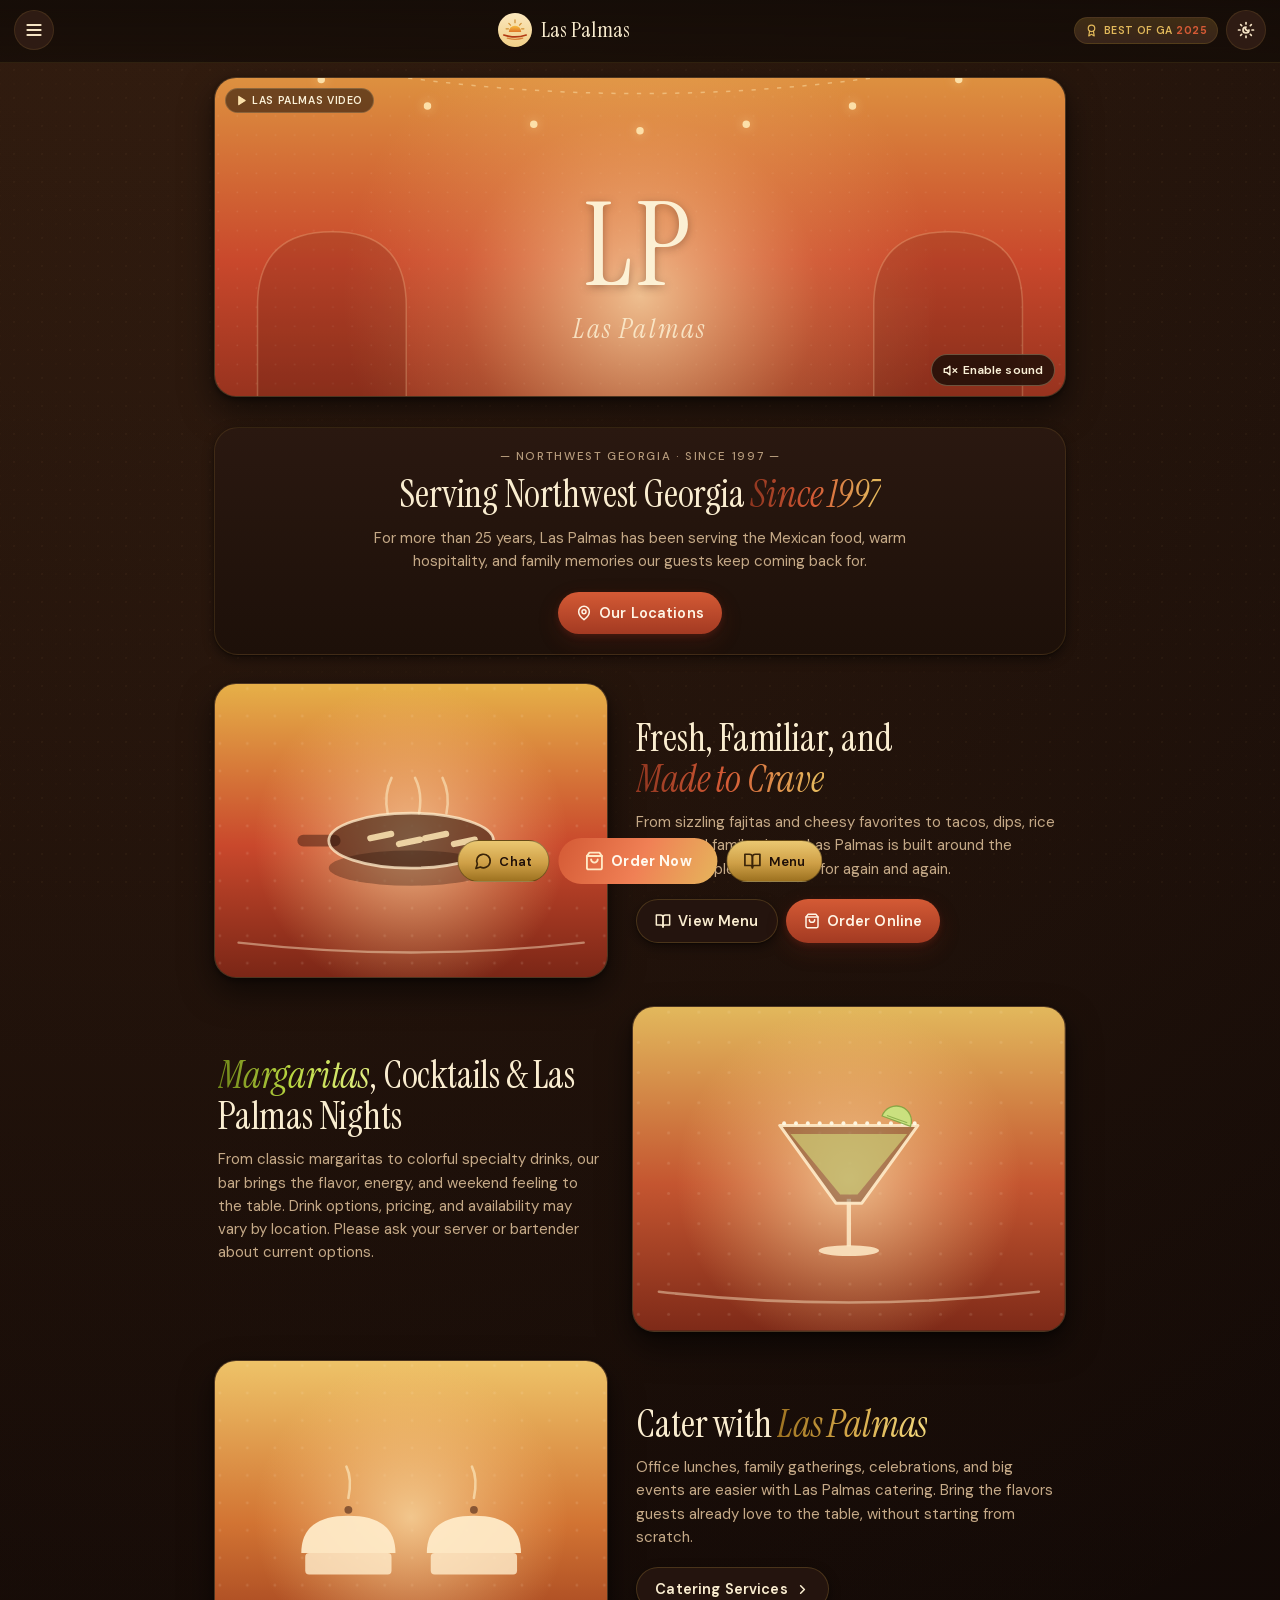
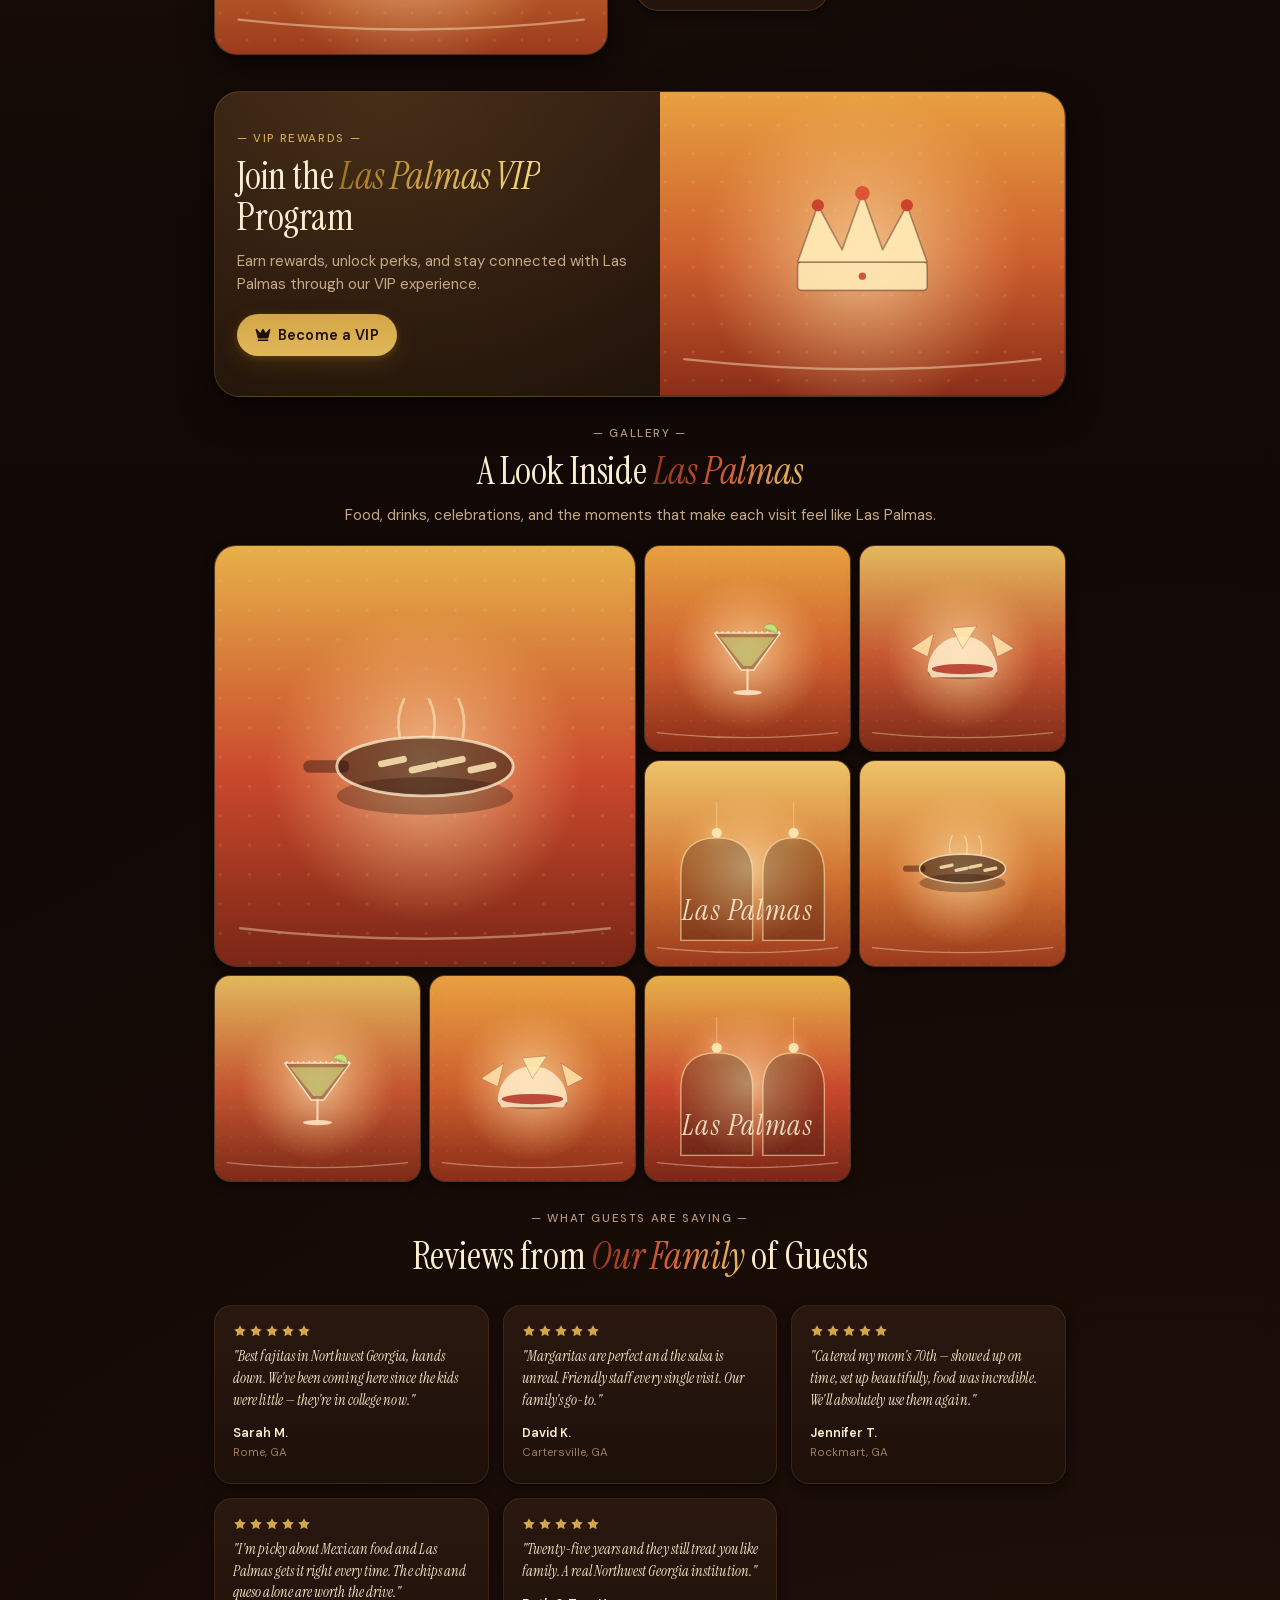
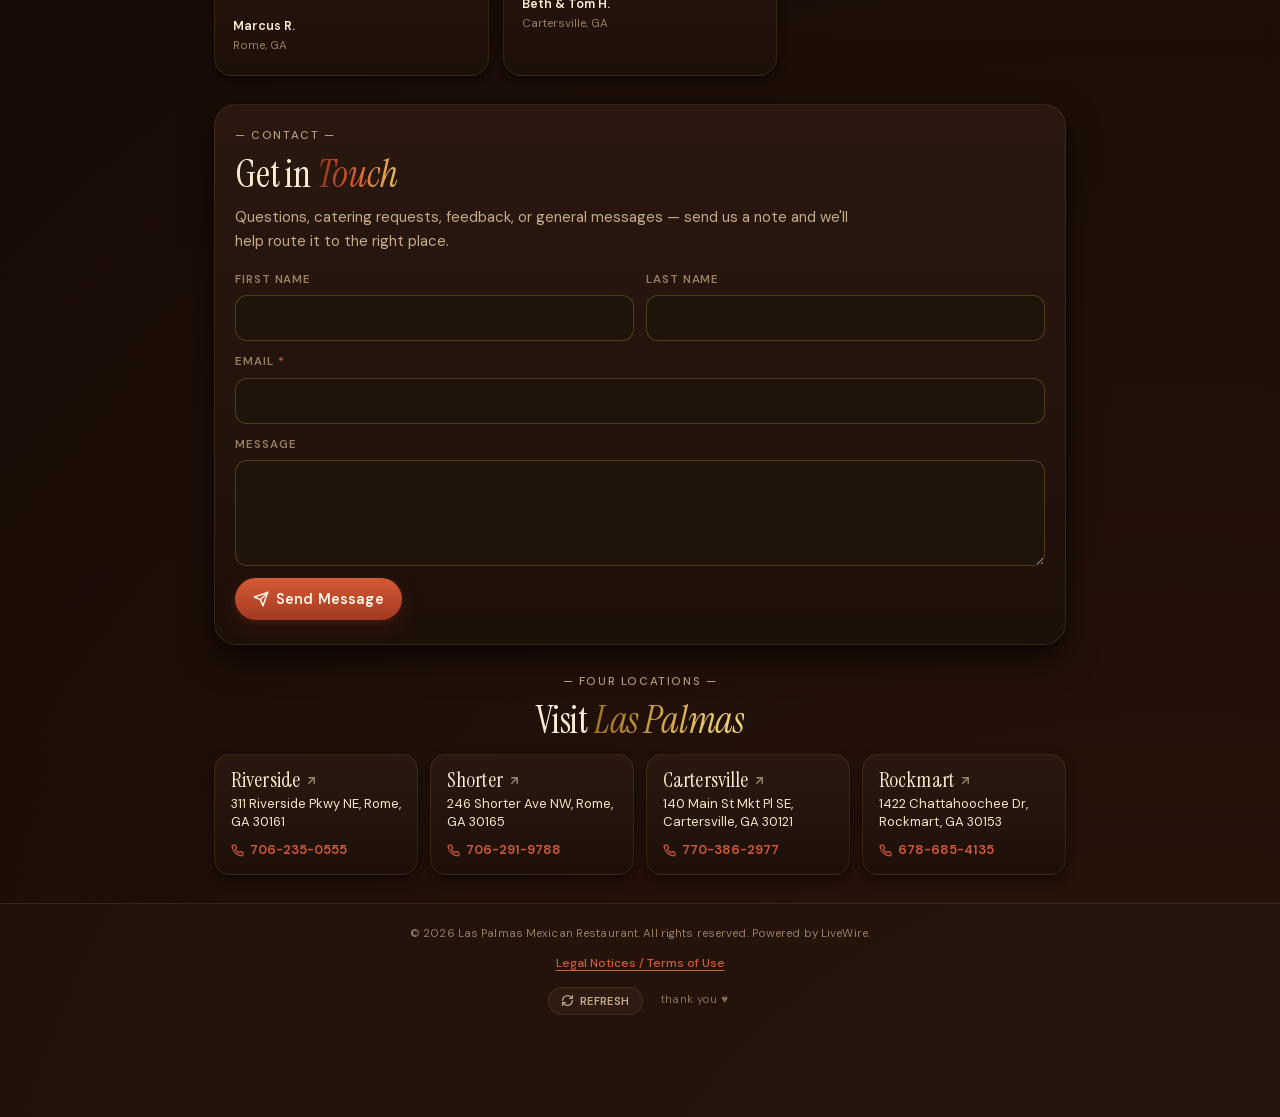
==== commit dfb002c4: "SEO: link the 4 location pages from homepage + /locations/ hub The per-location SEO pages (/riversid" ====
--- a/index.html
+++ b/index.html
@@ -815,6 +815,10 @@
   transform: translateY(-1px);
 }
 
+.lph-loc-name a{color:inherit;text-decoration:none;display:inline-flex;align-items:center;gap:5px}
+.lph-loc-name a:hover{color:var(--terracotta)}
+.lph-loc-name a svg{opacity:.55}
+.lph-loc-name a:hover svg{opacity:1}
 .lph-loc-name {
   font-family: var(--font-display);
   font-weight: 400;
@@ -2130,22 +2134,22 @@
   </div>
   <div class="lph-loc-grid">
 <article class="lph-loc">
-  <h3 class="lph-loc-name">Riverside</h3>
+  <h3 class="lph-loc-name"><a href="/riverside/" aria-label="Riverside location details">Riverside <svg width="13" height="13" viewBox="0 0 24 24" fill="none" stroke="currentColor" stroke-width="2.5" stroke-linecap="round" stroke-linejoin="round" aria-hidden="true" style="vertical-align:-1px"><path d="M7 7h10v10"/><path d="M7 17 17 7"/></svg></a></h3>
   <a href="https://maps.app.goo.gl/dp5atybNyxoMBAwr9?g_st=ac" target="_blank" rel="noopener noreferrer" class="lph-loc-addr" aria-label="Directions to Riverside">311 Riverside Pkwy NE, Rome, GA 30161</a>
   <a href="tel:7062350555" class="lph-loc-phone" aria-label="Call Riverside at 706-235-0555"><svg width="13" height="13" viewBox="0 0 24 24" fill="none" stroke="currentColor" stroke-width="2.25" stroke-linecap="round" stroke-linejoin="round" aria-hidden="true"><path d="M22 16.92v3a2 2 0 0 1-2.18 2 19.79 19.79 0 0 1-8.63-3.07 19.5 19.5 0 0 1-6-6 19.79 19.79 0 0 1-3.07-8.67A2 2 0 0 1 4.11 2h3a2 2 0 0 1 2 1.72 12.84 12.84 0 0 0 .7 2.81 2 2 0 0 1-.45 2.11L8.09 9.91a16 16 0 0 0 6 6l1.27-1.27a2 2 0 0 1 2.11-.45 12.84 12.84 0 0 0 2.81.7A2 2 0 0 1 22 16.92z"/></svg><span>706-235-0555</span></a>
 </article>
 <article class="lph-loc">
-  <h3 class="lph-loc-name">Shorter</h3>
+  <h3 class="lph-loc-name"><a href="/shorter/" aria-label="Shorter location details">Shorter <svg width="13" height="13" viewBox="0 0 24 24" fill="none" stroke="currentColor" stroke-width="2.5" stroke-linecap="round" stroke-linejoin="round" aria-hidden="true" style="vertical-align:-1px"><path d="M7 7h10v10"/><path d="M7 17 17 7"/></svg></a></h3>
   <a href="https://maps.app.goo.gl/NtYwt68mdmp5UQ7S6?g_st=ac" target="_blank" rel="noopener noreferrer" class="lph-loc-addr" aria-label="Directions to Shorter">246 Shorter Ave NW, Rome, GA 30165</a>
   <a href="tel:7062919788" class="lph-loc-phone" aria-label="Call Shorter at 706-291-9788"><svg width="13" height="13" viewBox="0 0 24 24" fill="none" stroke="currentColor" stroke-width="2.25" stroke-linecap="round" stroke-linejoin="round" aria-hidden="true"><path d="M22 16.92v3a2 2 0 0 1-2.18 2 19.79 19.79 0 0 1-8.63-3.07 19.5 19.5 0 0 1-6-6 19.79 19.79 0 0 1-3.07-8.67A2 2 0 0 1 4.11 2h3a2 2 0 0 1 2 1.72 12.84 12.84 0 0 0 .7 2.81 2 2 0 0 1-.45 2.11L8.09 9.91a16 16 0 0 0 6 6l1.27-1.27a2 2 0 0 1 2.11-.45 12.84 12.84 0 0 0 2.81.7A2 2 0 0 1 22 16.92z"/></svg><span>706-291-9788</span></a>
 </article>
 <article class="lph-loc">
-  <h3 class="lph-loc-name">Cartersville</h3>
+  <h3 class="lph-loc-name"><a href="/cartersville/" aria-label="Cartersville location details">Cartersville <svg width="13" height="13" viewBox="0 0 24 24" fill="none" stroke="currentColor" stroke-width="2.5" stroke-linecap="round" stroke-linejoin="round" aria-hidden="true" style="vertical-align:-1px"><path d="M7 7h10v10"/><path d="M7 17 17 7"/></svg></a></h3>
   <a href="https://maps.app.goo.gl/sL8KN7RrmxCxdBfG6" target="_blank" rel="noopener noreferrer" class="lph-loc-addr" aria-label="Directions to Cartersville">140 Main St Mkt Pl SE, Cartersville, GA 30121</a>
   <a href="tel:7703862977" class="lph-loc-phone" aria-label="Call Cartersville at 770-386-2977"><svg width="13" height="13" viewBox="0 0 24 24" fill="none" stroke="currentColor" stroke-width="2.25" stroke-linecap="round" stroke-linejoin="round" aria-hidden="true"><path d="M22 16.92v3a2 2 0 0 1-2.18 2 19.79 19.79 0 0 1-8.63-3.07 19.5 19.5 0 0 1-6-6 19.79 19.79 0 0 1-3.07-8.67A2 2 0 0 1 4.11 2h3a2 2 0 0 1 2 1.72 12.84 12.84 0 0 0 .7 2.81 2 2 0 0 1-.45 2.11L8.09 9.91a16 16 0 0 0 6 6l1.27-1.27a2 2 0 0 1 2.11-.45 12.84 12.84 0 0 0 2.81.7A2 2 0 0 1 22 16.92z"/></svg><span>770-386-2977</span></a>
 </article>
 <article class="lph-loc">
-  <h3 class="lph-loc-name">Rockmart</h3>
+  <h3 class="lph-loc-name"><a href="/rockmart/" aria-label="Rockmart location details">Rockmart <svg width="13" height="13" viewBox="0 0 24 24" fill="none" stroke="currentColor" stroke-width="2.5" stroke-linecap="round" stroke-linejoin="round" aria-hidden="true" style="vertical-align:-1px"><path d="M7 7h10v10"/><path d="M7 17 17 7"/></svg></a></h3>
   <a href="https://maps.app.goo.gl/ewkzvty3xADFHQcN8" target="_blank" rel="noopener noreferrer" class="lph-loc-addr" aria-label="Directions to Rockmart">1422 Chattahoochee Dr, Rockmart, GA 30153</a>
   <a href="tel:6786854135" class="lph-loc-phone" aria-label="Call Rockmart at 678-685-4135"><svg width="13" height="13" viewBox="0 0 24 24" fill="none" stroke="currentColor" stroke-width="2.25" stroke-linecap="round" stroke-linejoin="round" aria-hidden="true"><path d="M22 16.92v3a2 2 0 0 1-2.18 2 19.79 19.79 0 0 1-8.63-3.07 19.5 19.5 0 0 1-6-6 19.79 19.79 0 0 1-3.07-8.67A2 2 0 0 1 4.11 2h3a2 2 0 0 1 2 1.72 12.84 12.84 0 0 0 .7 2.81 2 2 0 0 1-.45 2.11L8.09 9.91a16 16 0 0 0 6 6l1.27-1.27a2 2 0 0 1 2.11-.45 12.84 12.84 0 0 0 2.81.7A2 2 0 0 1 22 16.92z"/></svg><span>678-685-4135</span></a>
 </article>
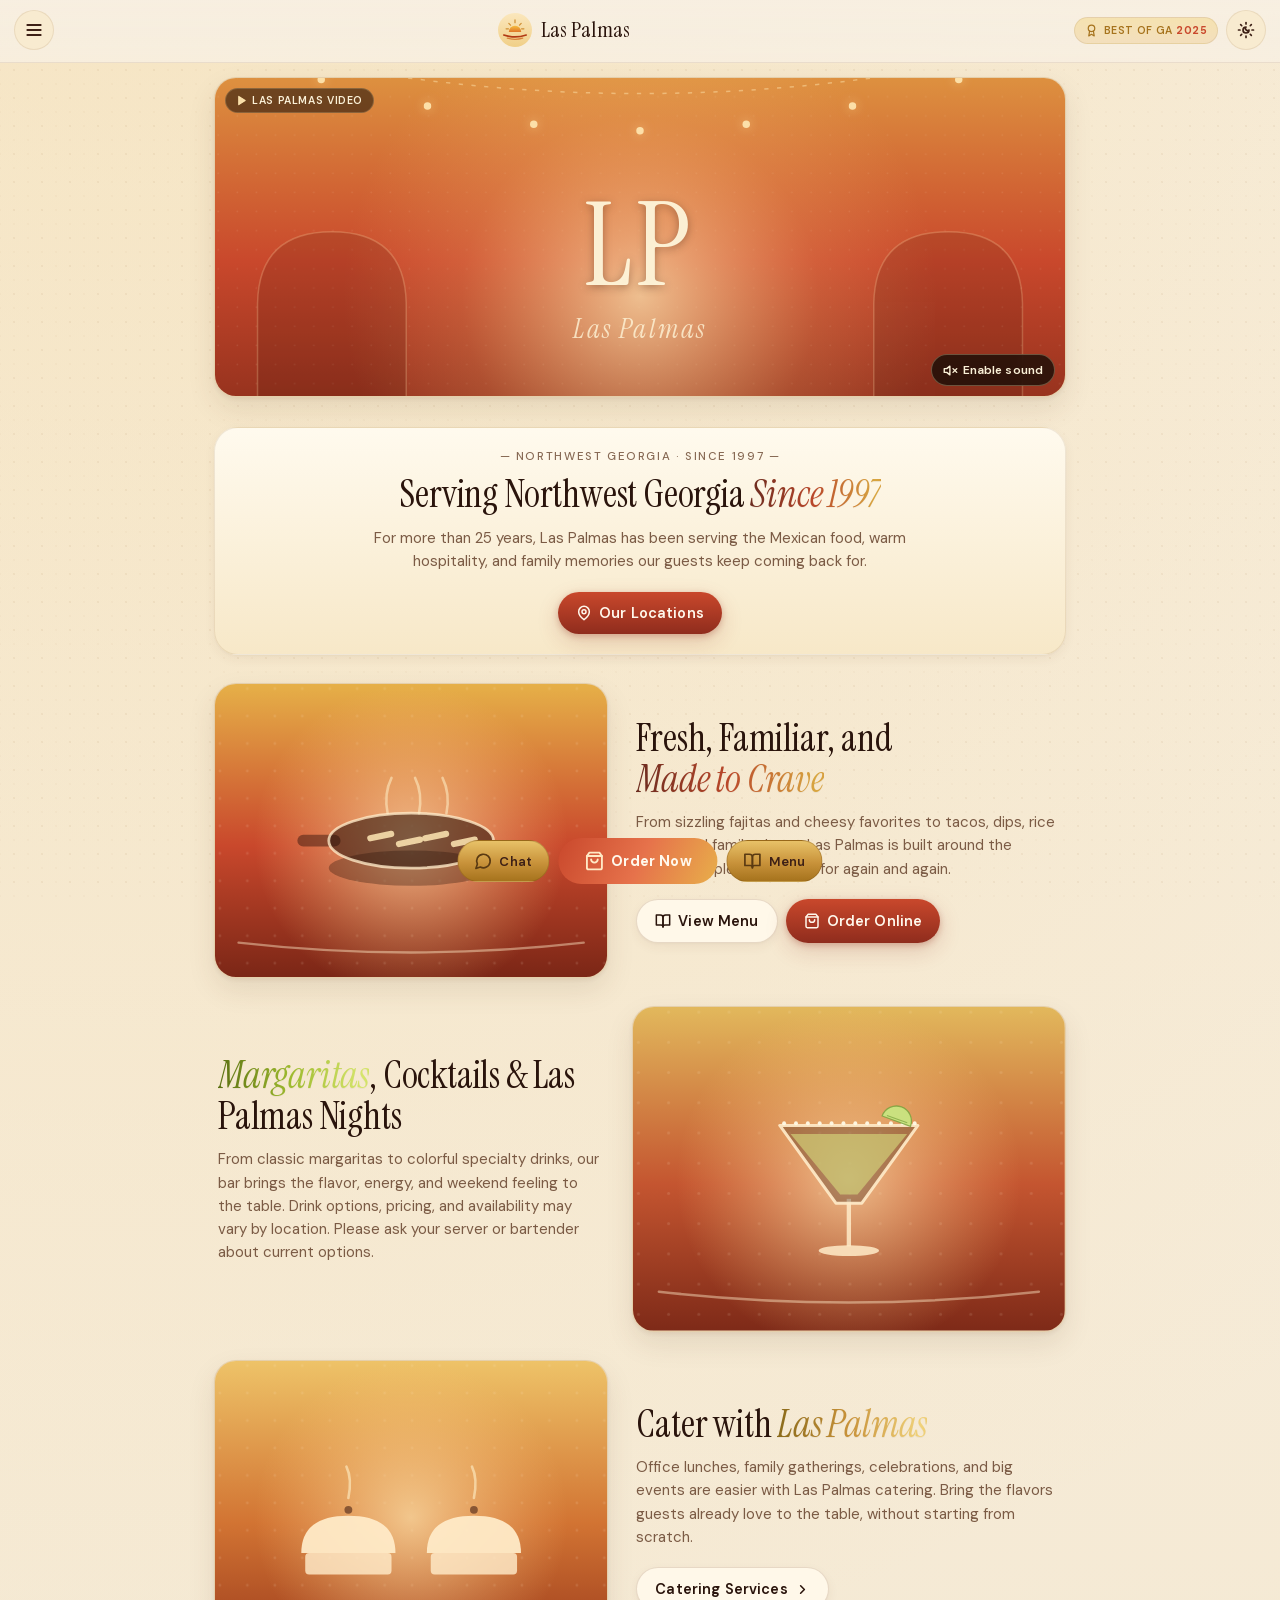
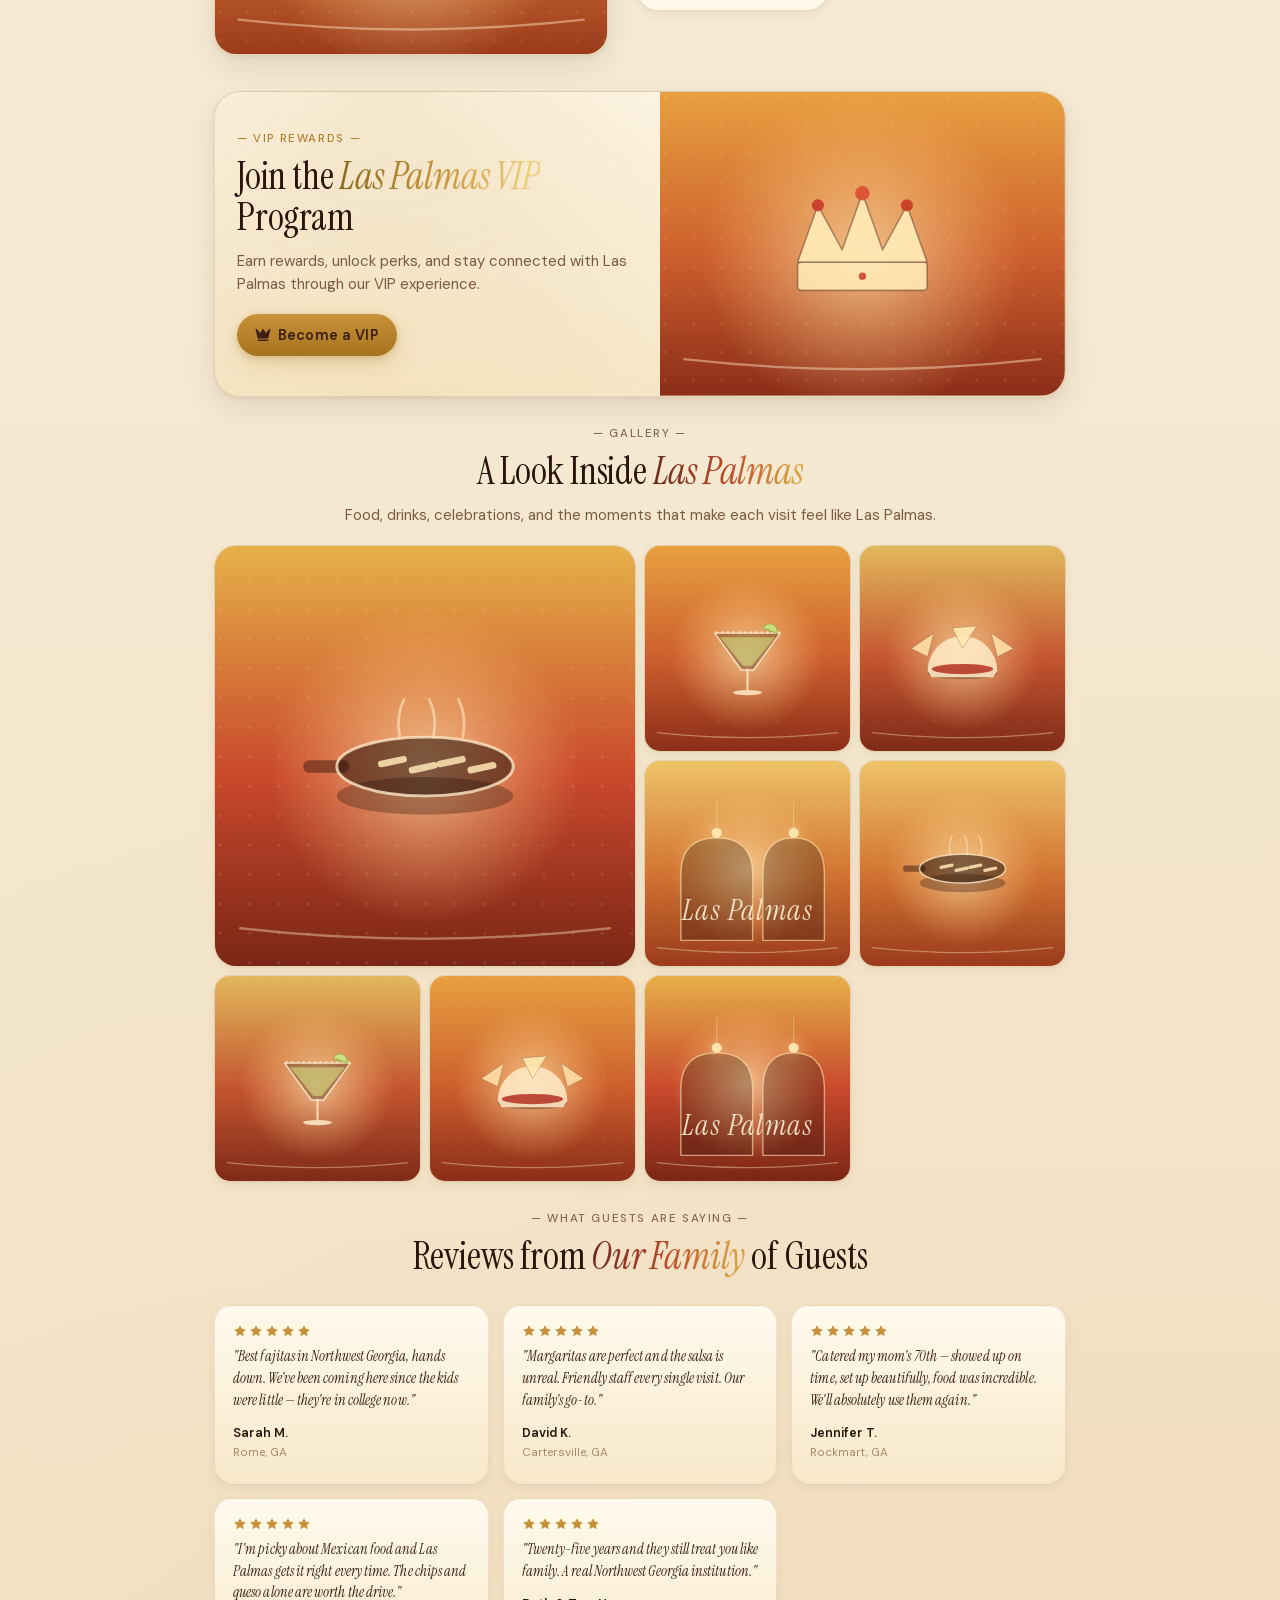
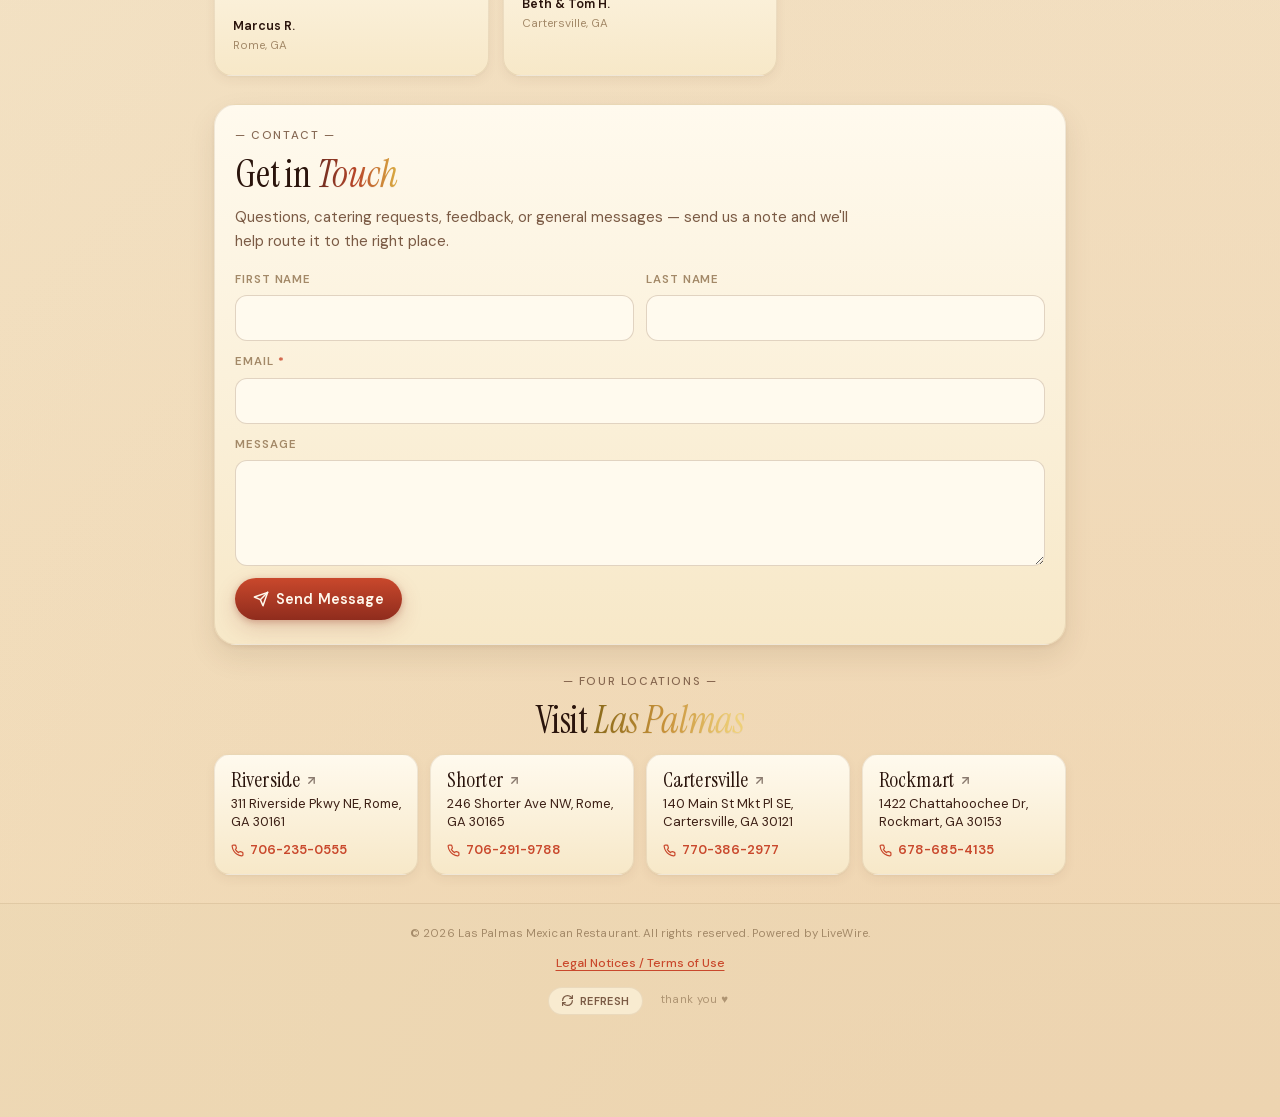
==== commit 9c38da6e: "Theme: 'auto' follows system preference instead of a 7PM clock Glenn: the hardcoded 7PM dark-switch " ====
--- a/index.html
+++ b/index.html
@@ -20,7 +20,7 @@
 <meta name="theme-color" content="#F7EFE2" media="(prefers-color-scheme: light)">
 <meta name="theme-color" content="#160C08" media="(prefers-color-scheme: dark)">
 
-<script>(function(){var p='auto';try{var s=localStorage.getItem('lp-home-theme');if(s==='auto'||s==='light'||s==='dark')p=s;}catch(e){}var h=new Date().getHours();var dark=p==='dark'||(p==='auto'&&(h>=19||h<7));var e=document.documentElement;e.setAttribute('data-lph-pref',p);e.setAttribute('data-lph-dark',dark?'1':'0');e.classList.remove('no-js');})();</script>
+<script>(function(){var p='auto';try{var s=localStorage.getItem('lp-home-theme');if(s==='auto'||s==='light'||s==='dark')p=s;}catch(e){}var dark=p==='dark'||(p==='auto'&&(function(){try{return window.matchMedia('(prefers-color-scheme: dark)').matches}catch(e){return false}})());var e=document.documentElement;e.setAttribute('data-lph-pref',p);e.setAttribute('data-lph-dark',dark?'1':'0');e.classList.remove('no-js');})();</script>
 
 <link rel="preload" href="/assets/fonts/instrument-serif.woff2" as="font" type="font/woff2" crossorigin>
 <link rel="preload" href="/assets/fonts/dm-sans-var.woff2" as="font" type="font/woff2" crossorigin>
@@ -2491,7 +2491,7 @@
 
   /* ── Theme: auto (clock: dark 19–7) / light / dark; persists lp-home-theme ── */
   var KEY = 'lp-home-theme';
-  function isDarkByClock() { var h = new Date().getHours(); return h >= 19 || h < 7; }
+  function isDarkByClock(){try{return window.matchMedia('(prefers-color-scheme: dark)').matches}catch(e){return false}}
   function pref() { return html.getAttribute('data-lph-pref') || 'auto'; }
   function applyTheme() {
     var p = pref();
@@ -2499,7 +2499,7 @@
     root.setAttribute('data-theme', dark ? 'dark' : 'light');
     var btn = d.getElementById('lph-theme');
     btn.setAttribute('aria-label', 'Theme: ' + p + '. Click to change.');
-    btn.title = p === 'auto' ? ('Auto (currently ' + (dark ? 'dark' : 'light') + ' by clock)') : p === 'light' ? 'Light theme' : 'Dark theme';
+    btn.title = p === 'auto' ? ('Auto (currently ' + (dark ? 'dark' : 'light') + ' by system)') : p === 'light' ? 'Light theme' : 'Dark theme';
   }
   d.getElementById('lph-theme').addEventListener('click', function () {
     var next = pref() === 'auto' ? 'light' : pref() === 'light' ? 'dark' : 'auto';
